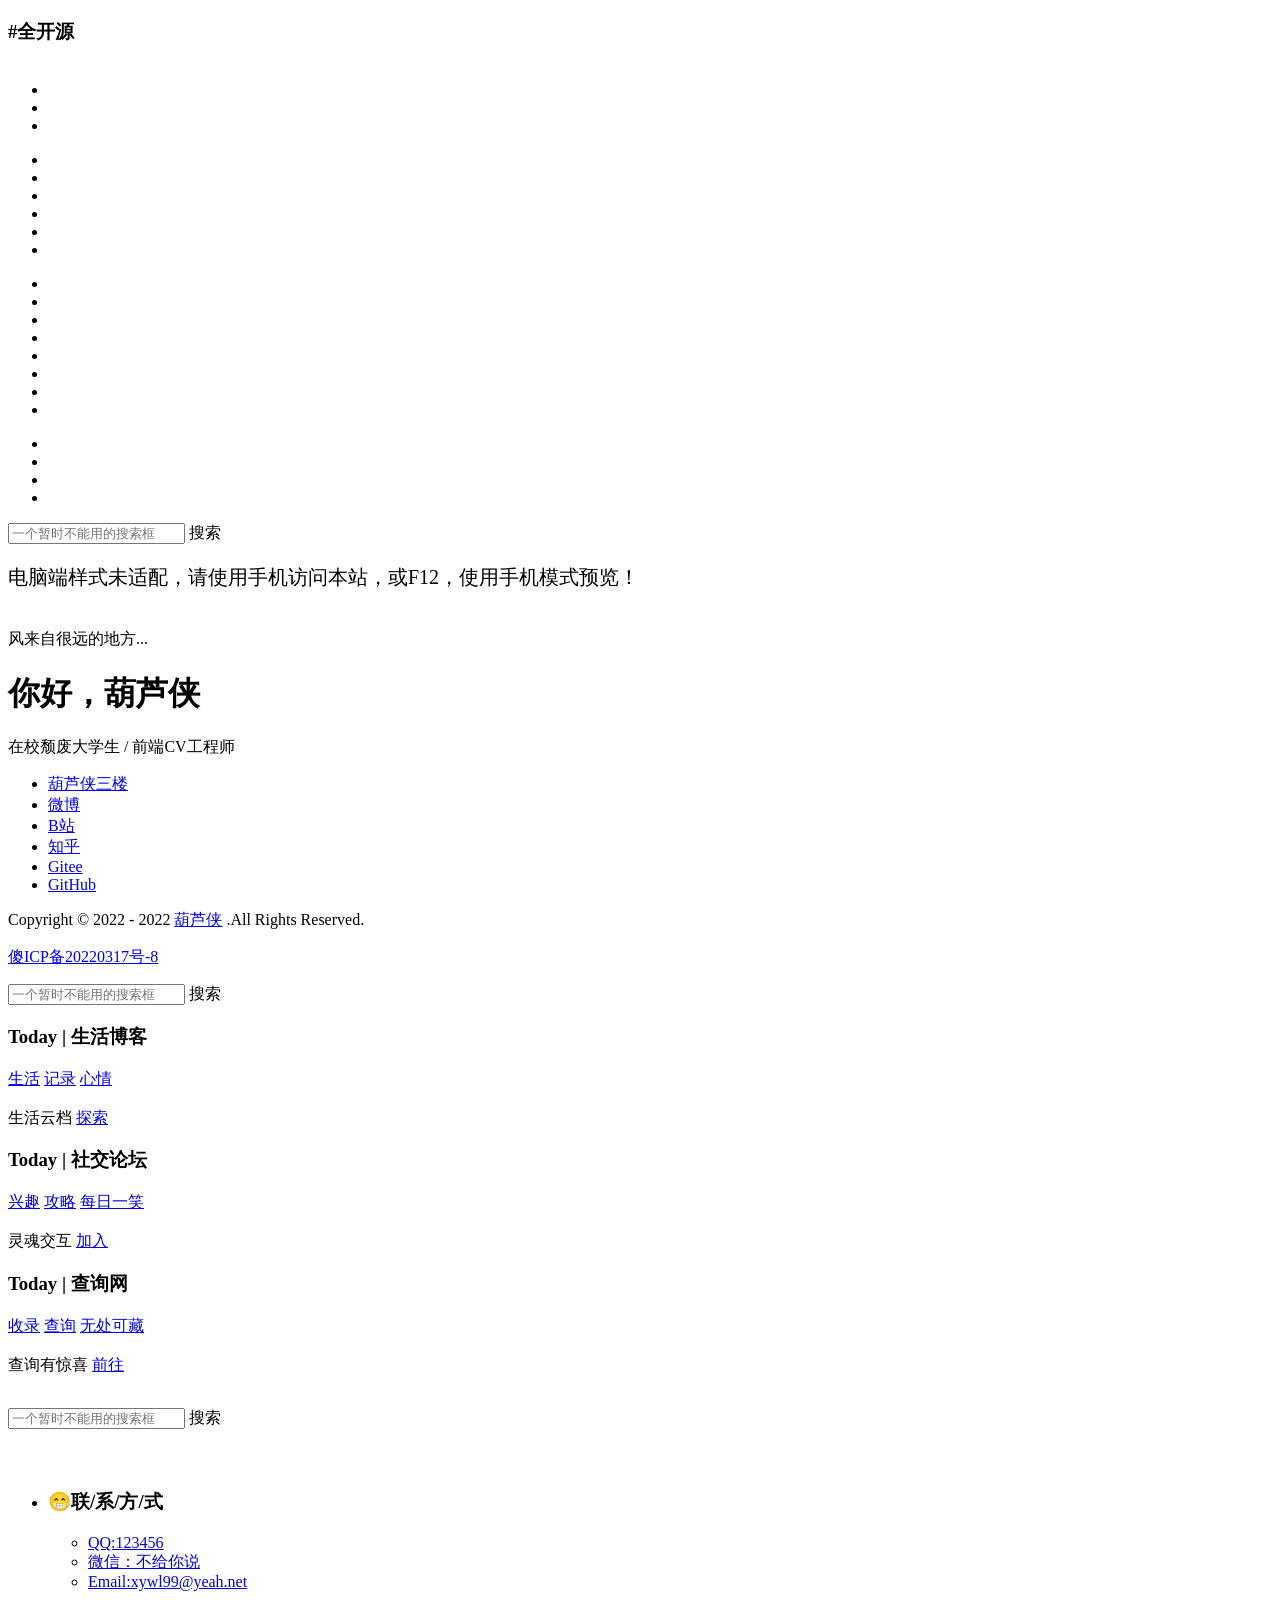
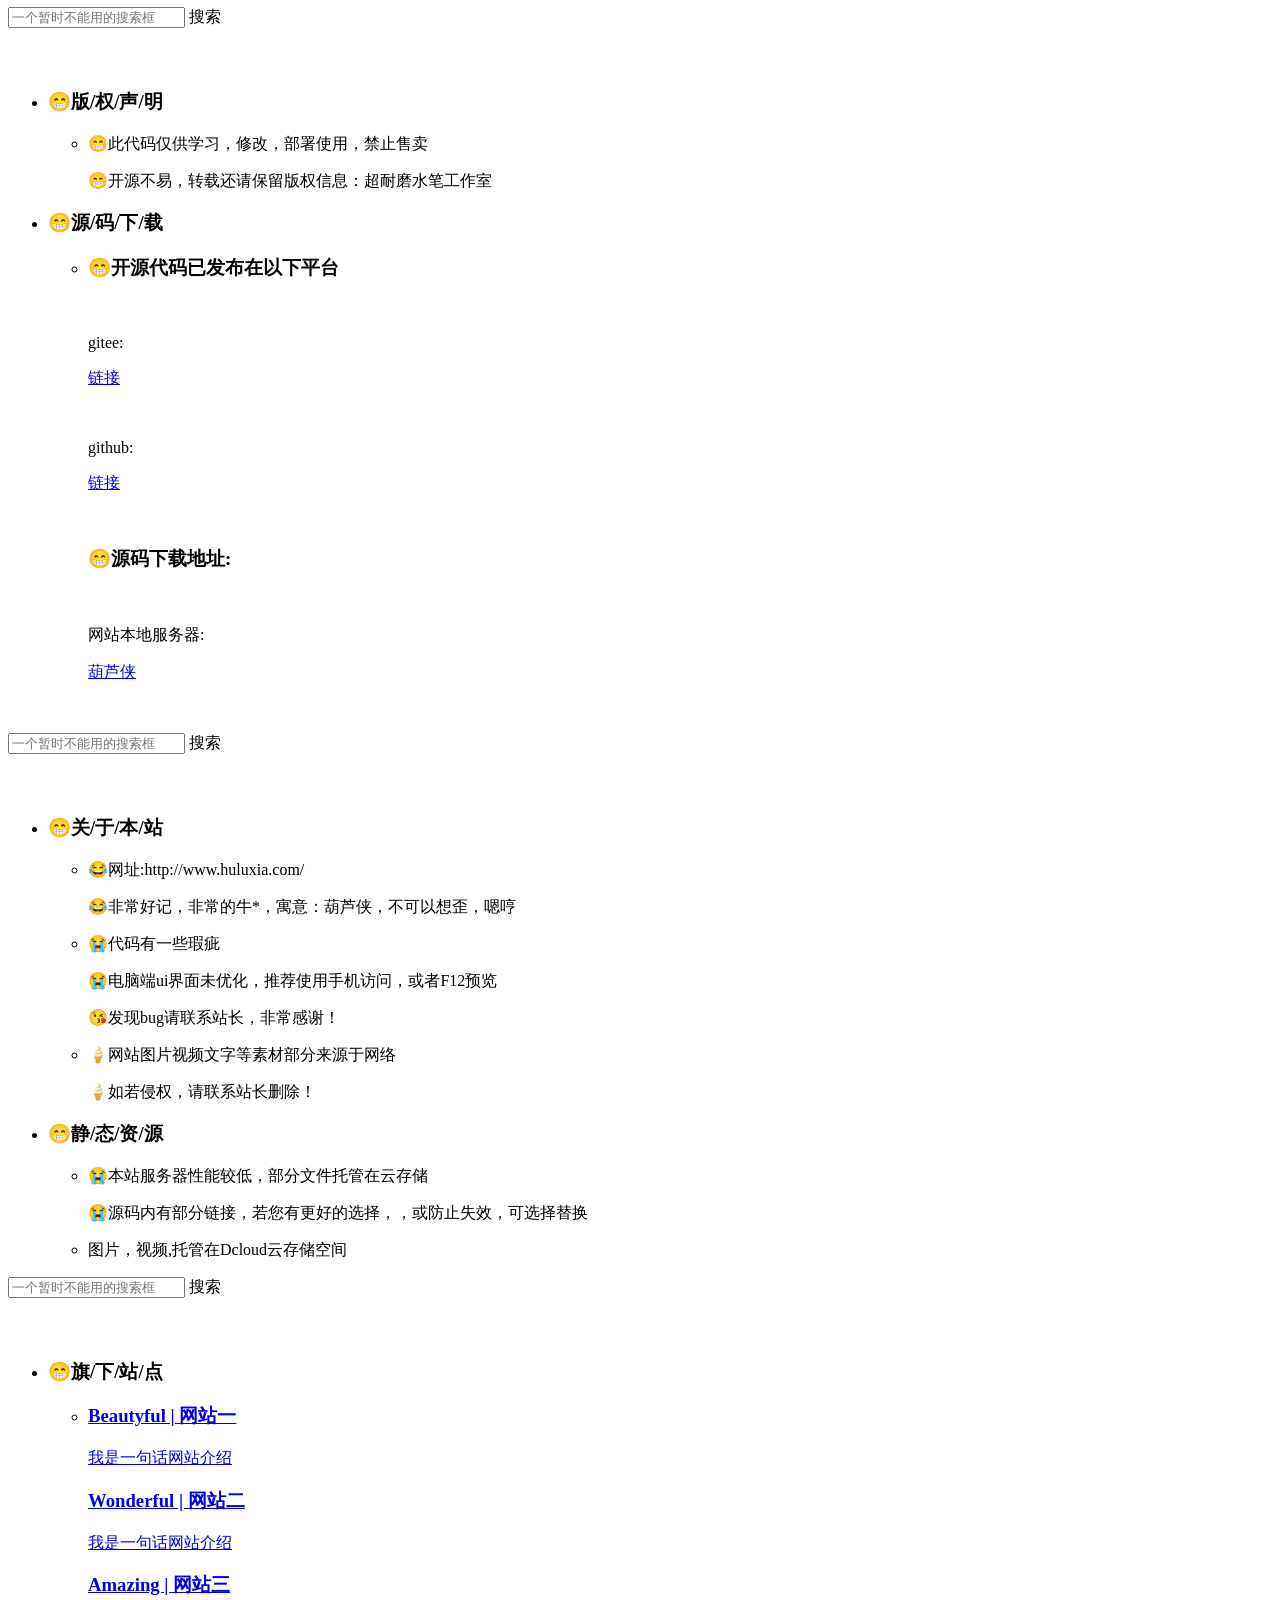
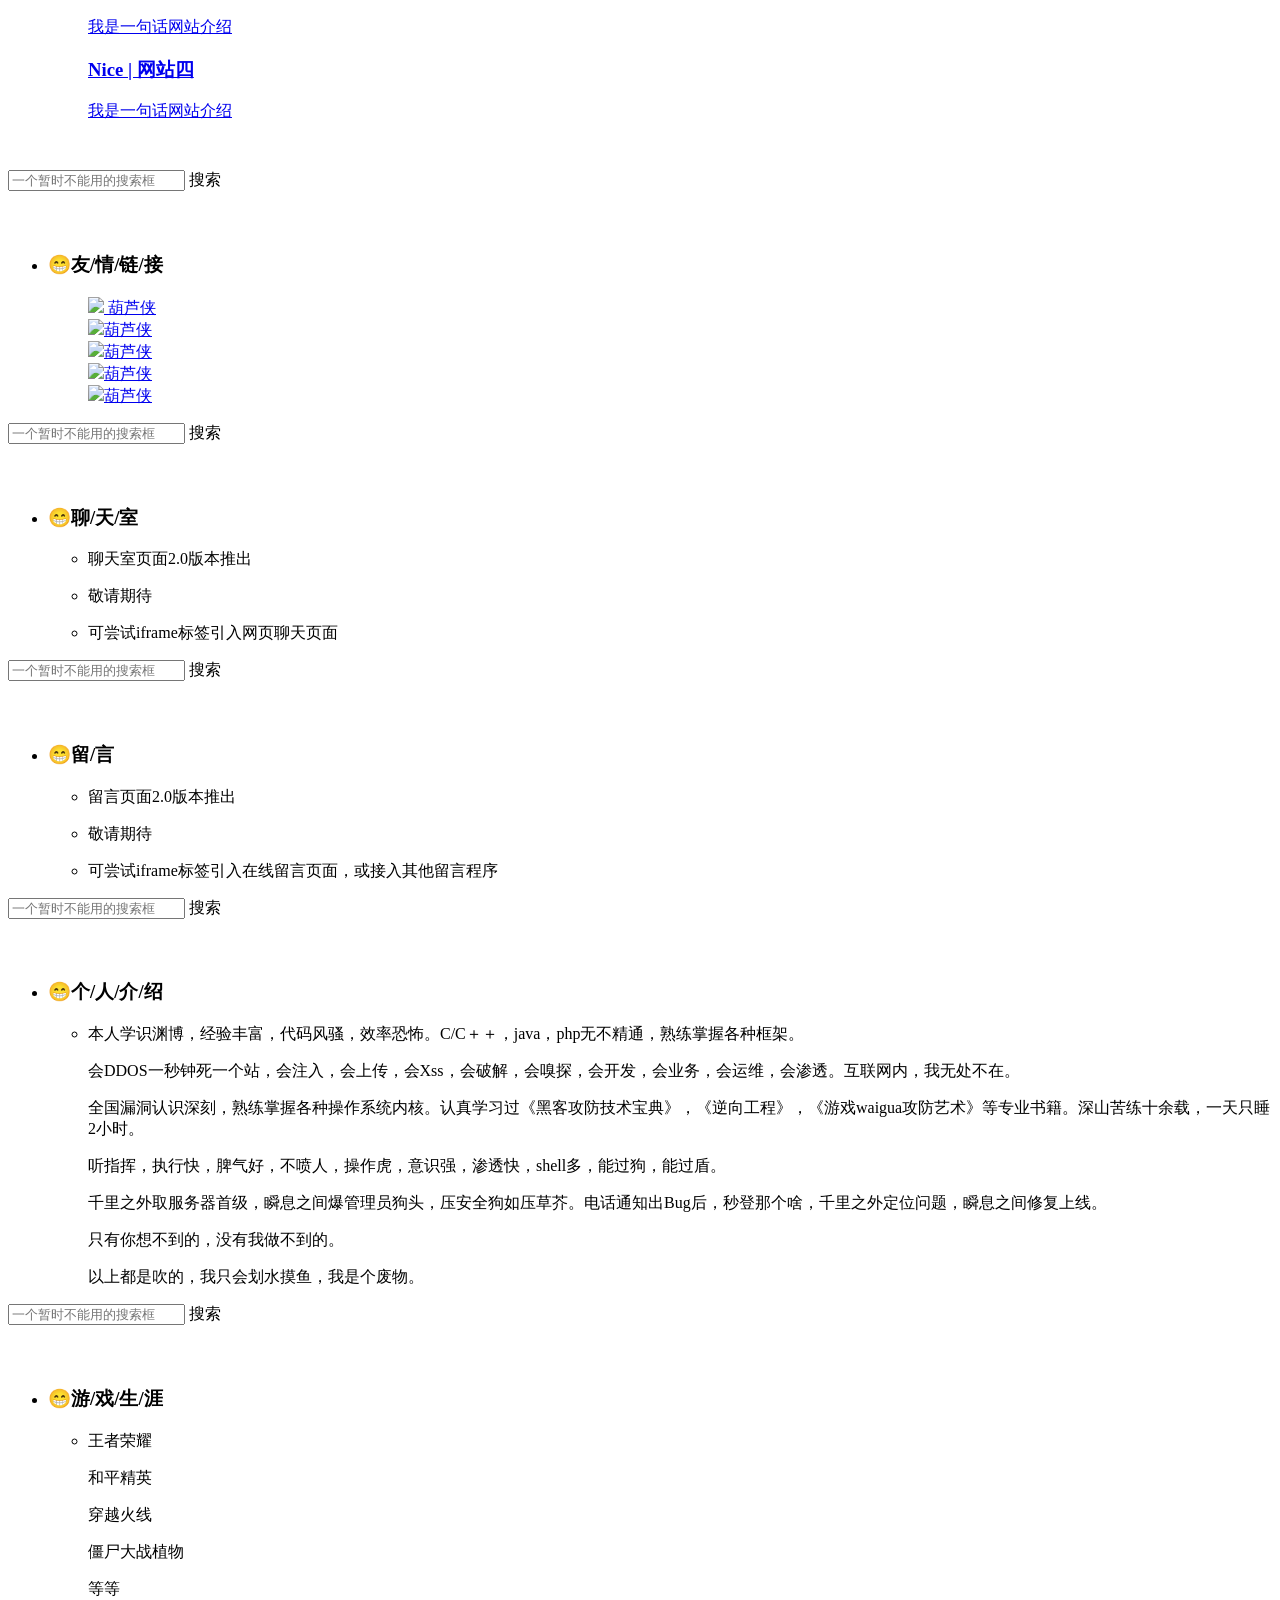
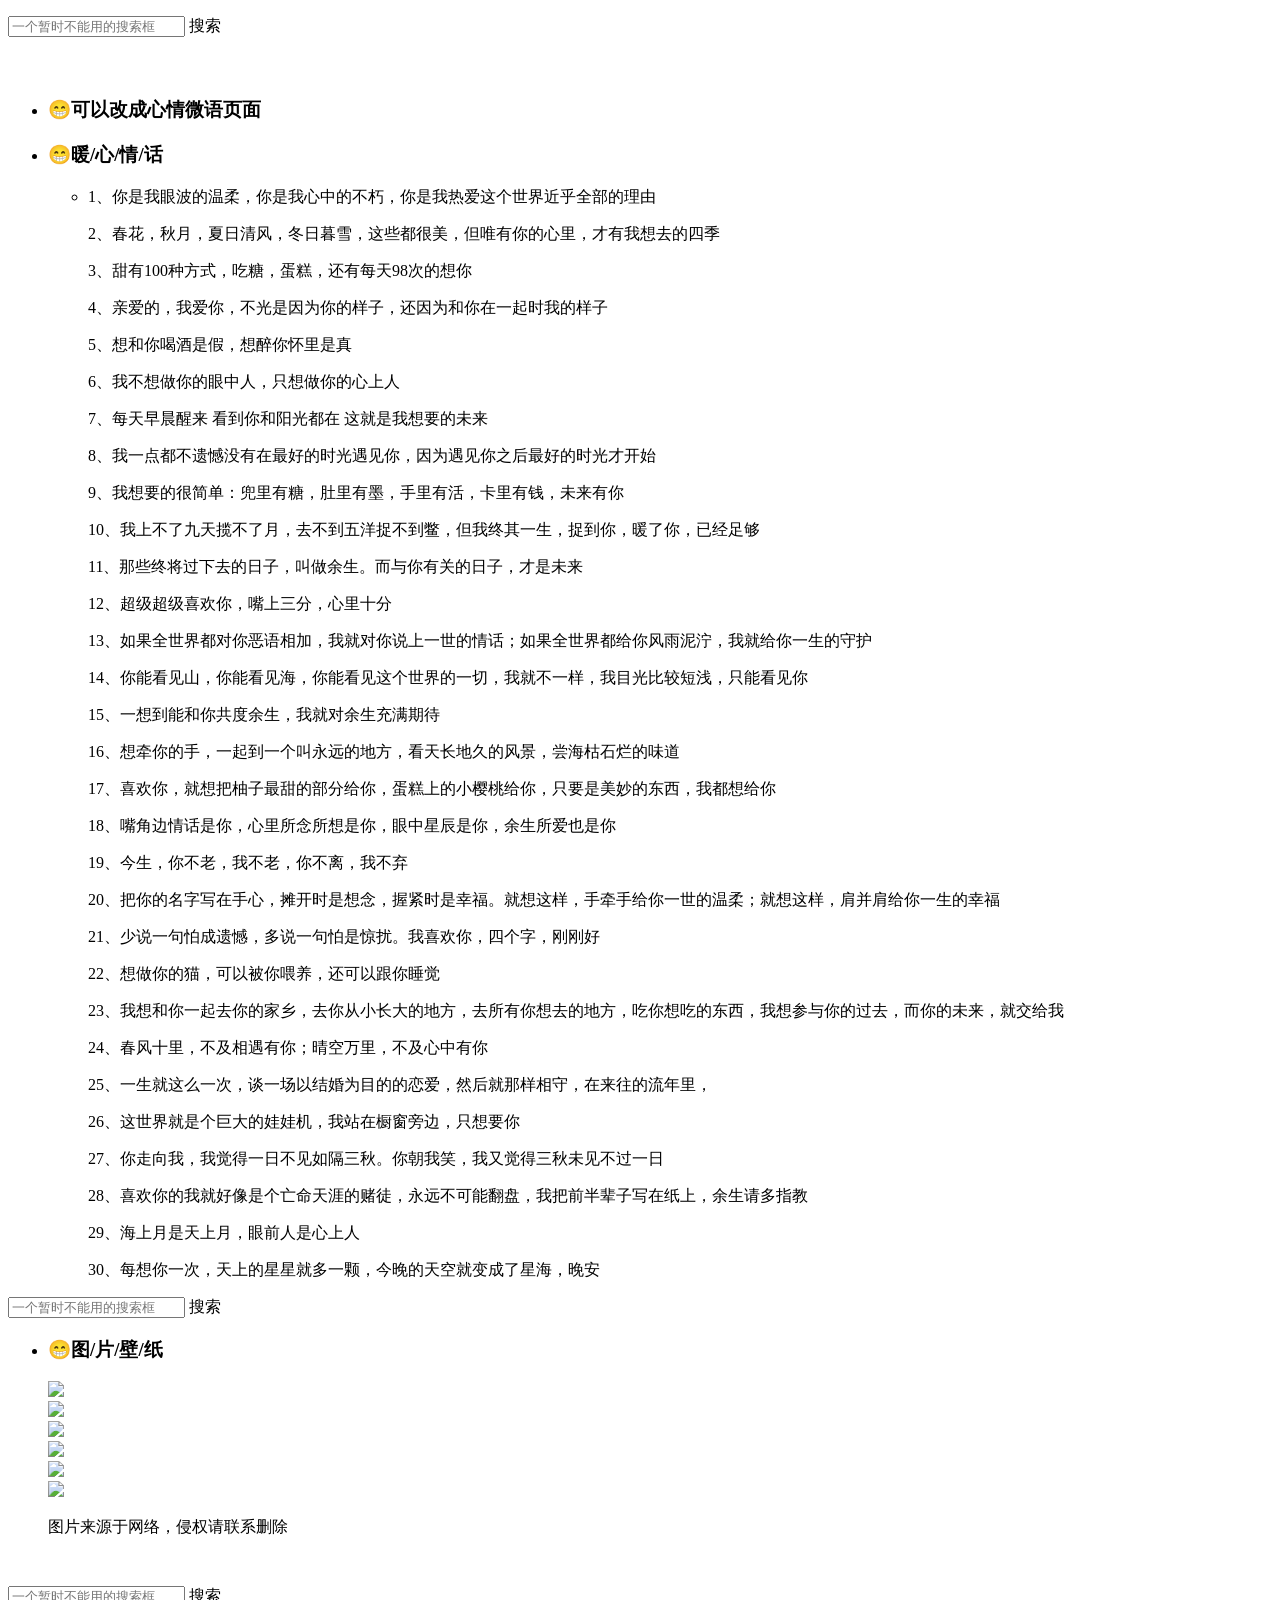
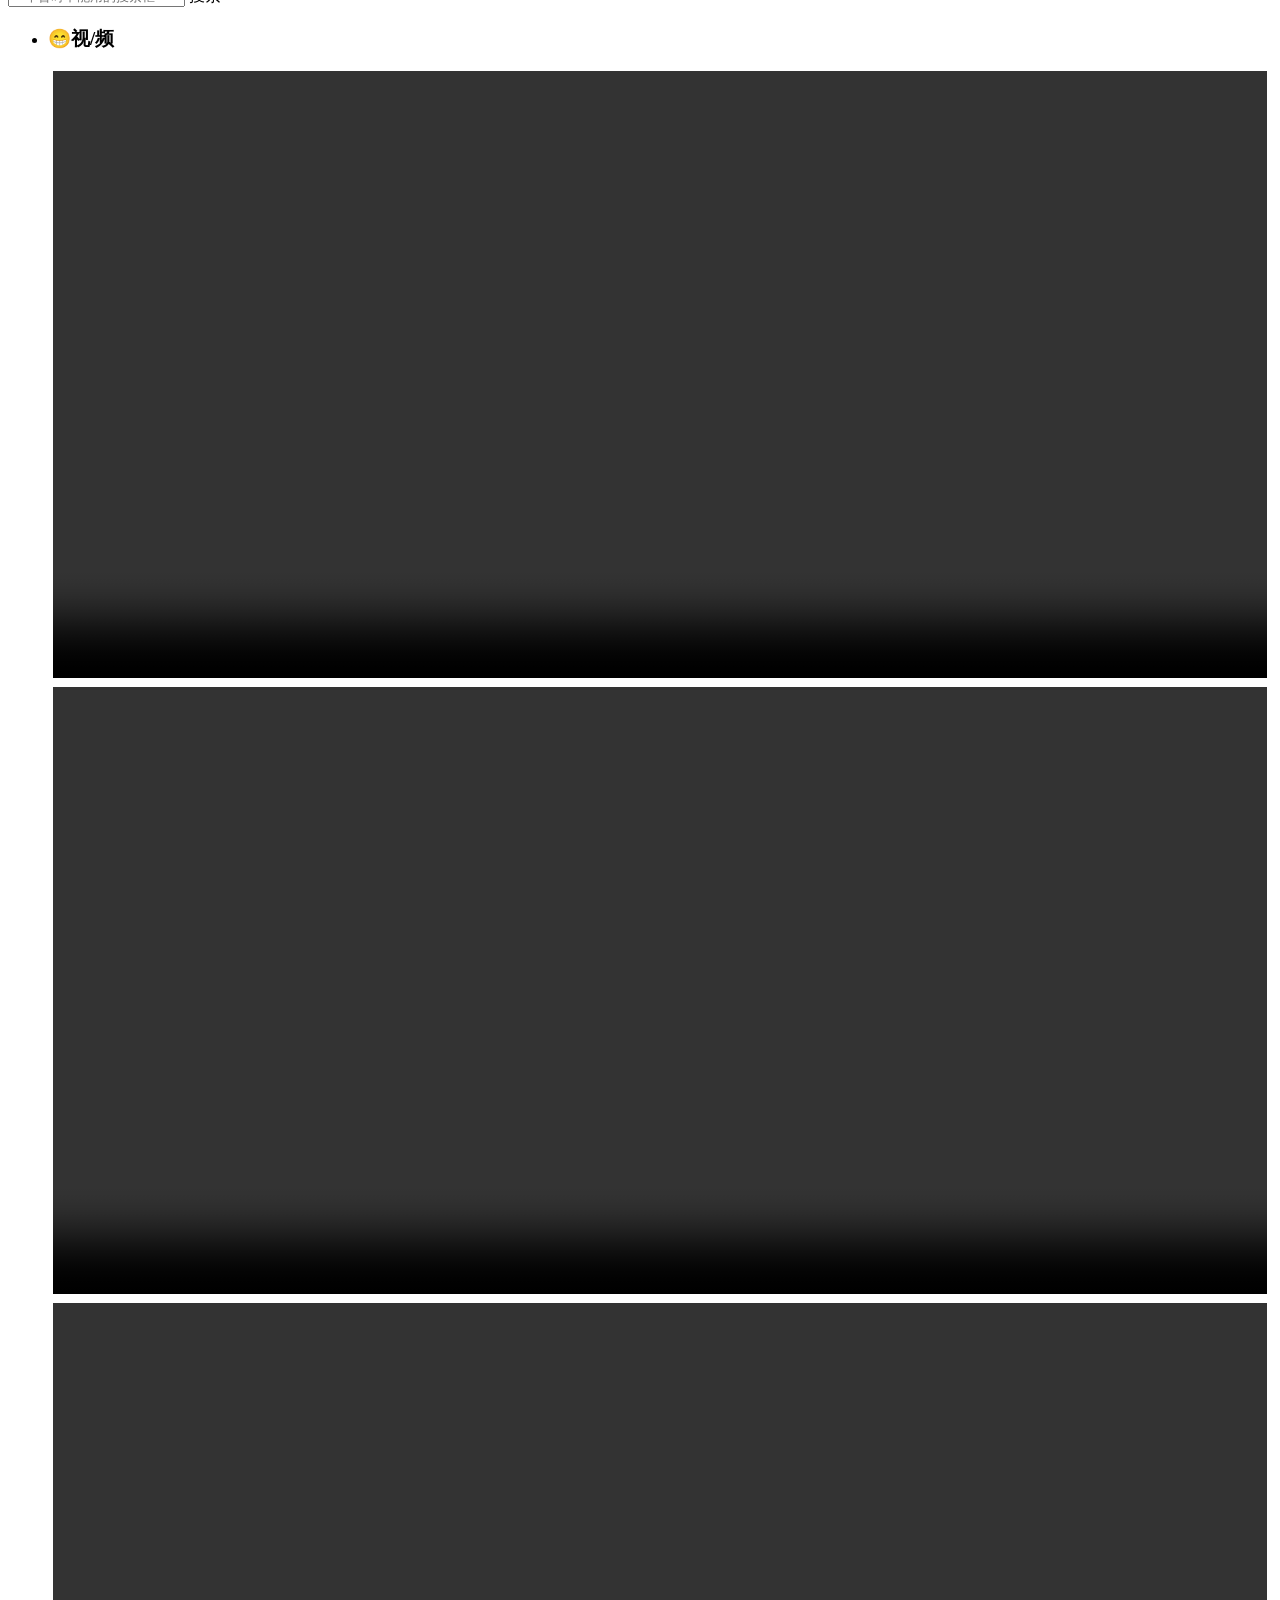
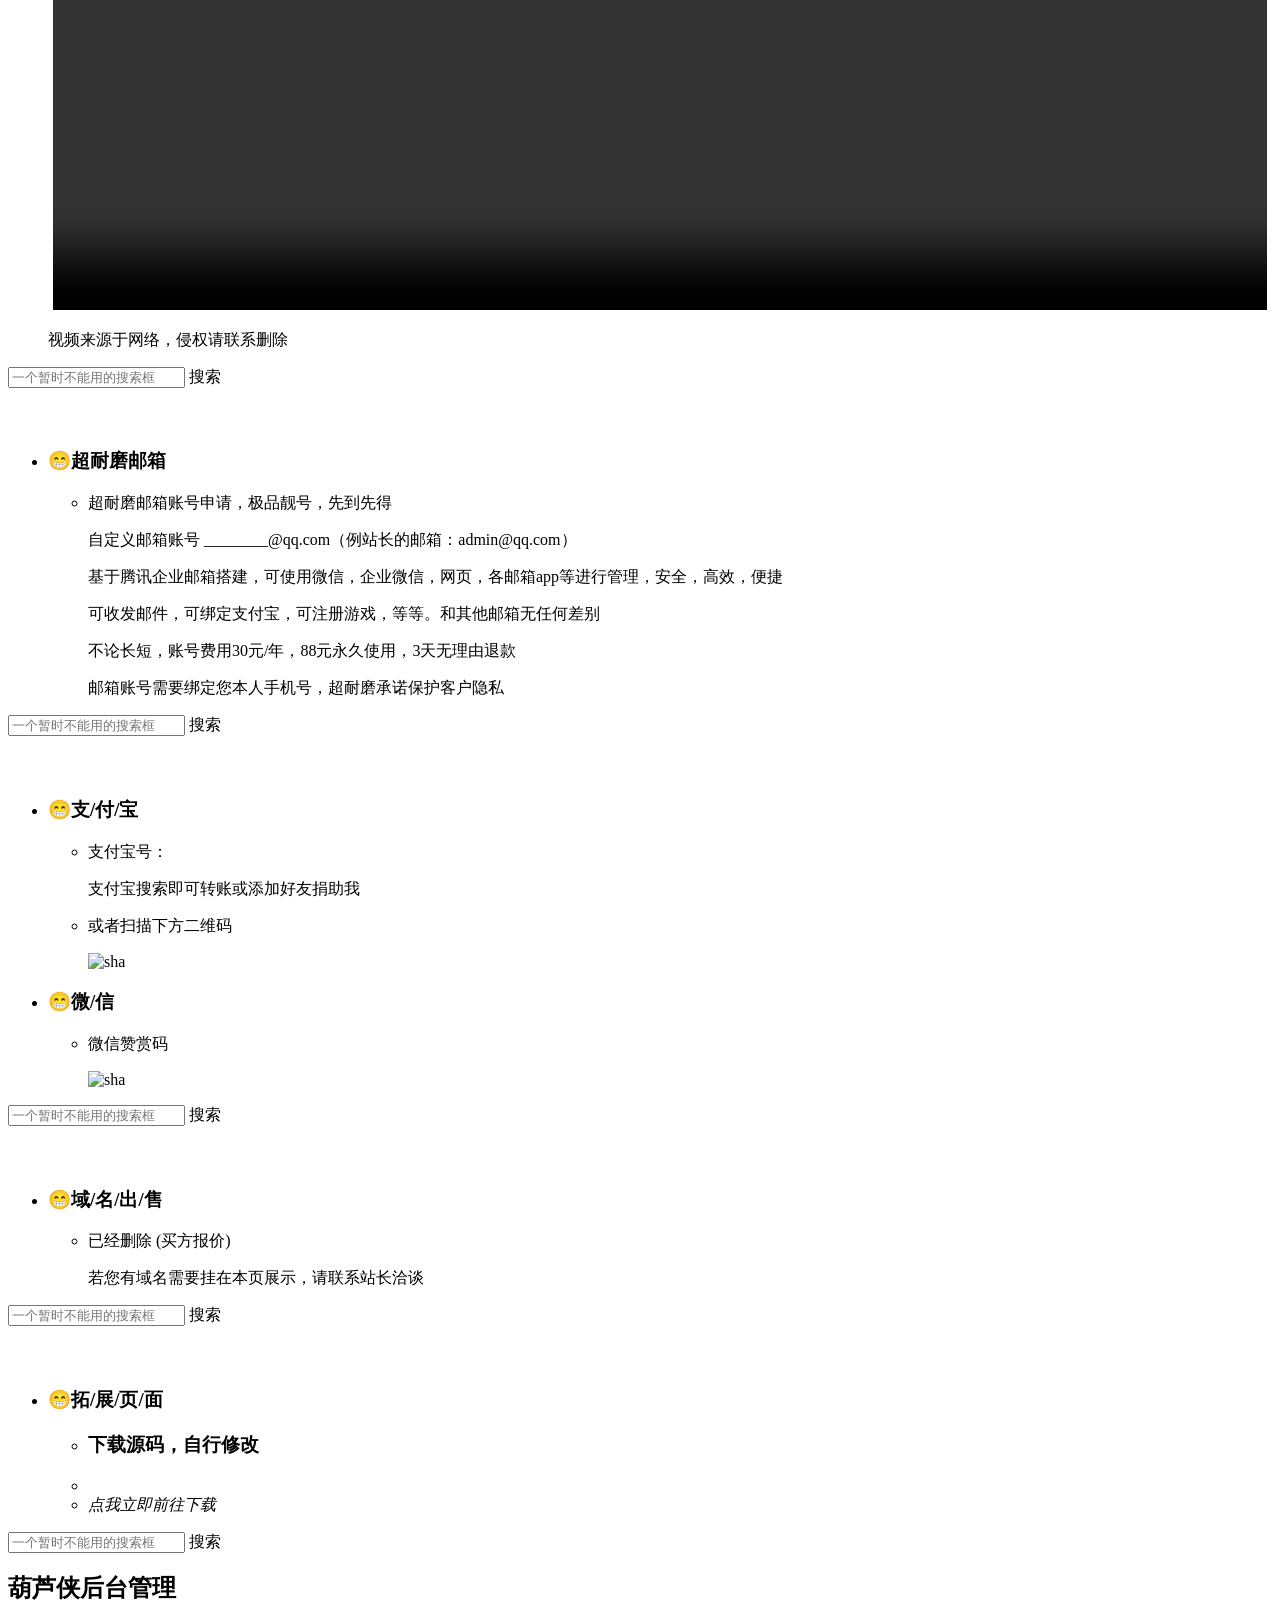
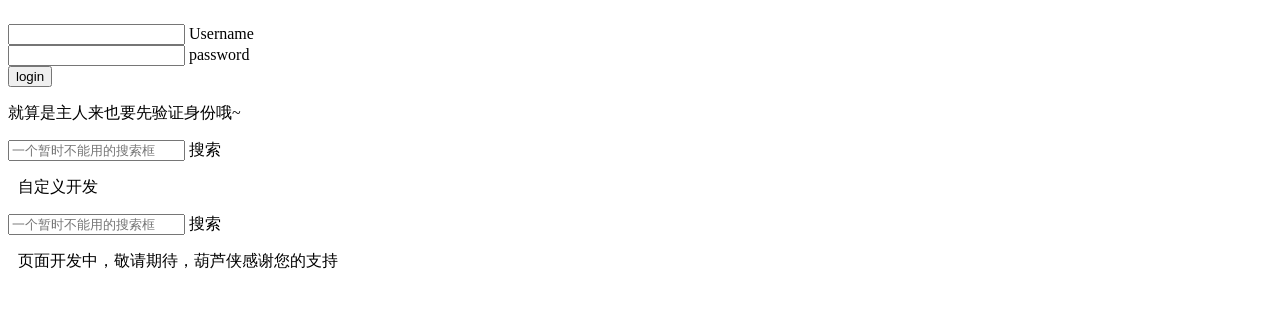
==== index.html @ 1ee10848 "更新 index.html" ====
<!DOCTYPE html>
<!--
///////////////////////////////////////////////////////////////////
//                                                               //
//            开源不易，转载还请保留版权信息                           //
//           版权所有：超耐磨水笔工作室                             //
//                                                               //
///////////////////////////////////////////////////////////////////
-->
<html lang="en">
<head>
    <meta charset="UTF-8">
    <meta name="viewport" content="width=device-width, initial-scale=1.0 user-scalable=no">
    <meta name="format-detection" content="telephone=no,email=yes"/>
    <meta name="language" content="zh-CN">
    <meta name="title" content="葫芦侠">
    <meta name="author" content="CNMSB">
    <meta name="description" content="葫芦侠，也许是一个很好的站点！">
    <meta name="keywords" content="葫芦侠,  葫芦侠">
    <meta name="robots" content="All">
    <title>葫芦侠</title>
    <link rel="shortcut icon" href="./img/favicon.ico" type="image/x-icon" /> <!--网站ico图标-->
    <link rel="stylesheet" href="css/reset.css">
    <link rel="stylesheet" href="css/style.css">
    <link rel="stylesheet" href="./iconfont/iconfont.css"> <!--iconfont阿里图标库-->
</head>
<body>
<!--主框架-->
<div class="container">
    <!--左侧栏-->
    <div class="left">
        <div class="left-title">
            <h3>#全开源</h3>
        </div>
        <ul class="cnmsb-rolling">
            <div class="avatar">
                <img src="./img/tx.webp" alt="">
            </div>
            <li onclick="CNMSBshowDetails(this,0)"><i class="iconfont icon-home"><em></em></i></li> <!--首页-->
            <li onclick="CNMSBshowDetails(this,1)"><i class="iconfont icon-sousuo search-color"></i></li>    <!--搜索-->
            <li onclick="CNMSBshowDetails(this,2)"><i class="iconfont icon-lianxiren"></i></li>     <!--联系方式-->
            <p class="h"></p><!--我是分割线-->
            <li onclick="CNMSBshowDetails(this,3)"><i class="iconfont icon-kaifa"><em></em></i></li>
            <!--本站源码-->
            <li onclick="CNMSBshowDetails(this,4)"><i class="iconfont icon-wangzhan"></i></li><!--网站介绍-->
            <li onclick="CNMSBshowDetails(this,5)"><i class="iconfont icon-other"></i></li><!--旗下站点-->
            <li onclick="CNMSBshowDetails(this,6)"><i class="iconfont icon-link"></i></li>   <!--友情链接-->
            <li onclick="CNMSBshowDetails(this,7)"><i class="iconfont icon-Chat"></i></li>   <!--聊天室-->
            <li onclick="CNMSBshowDetails(this,8)"><i class="iconfont icon-liuyan"></i></li>   <!--留言-->
            <p class="h"></p><!--我是分割线-->
            <li onclick="CNMSBshowDetails(this,9)" class="li-bg3"><i class="iconfont icon-kaixin-yuan"><em></em></i>
            </li><!--个人介绍-->
            <li onclick="CNMSBshowDetails(this,10)" class="li-bg4"><i class="iconfont icon-game"></i></li>   <!--游戏生涯-->
            <li onclick="CNMSBshowDetails(this,11)" class="li-bg2"><i class="iconfont icon-aixin--xian"></i></li>
            <!--文案馆-->
            <li onclick="CNMSBshowDetails(this,12)"><i class="iconfont icon-pic"></i></li> <!--图片-->
            <li onclick="CNMSBshowDetails(this,13)"><i class="iconfont icon-shipin"></i></li> <!--视频-->
            <!--<li onclick="CNMSBshowDetails(this,14)"><i class="iconfont icon-meishi"></i></li> &lt;!&ndash;美食&ndash;&gt;-->
            <li onclick="CNMSBshowDetails(this,14)" class="li-bg"><i class="iconfont icon-email"></i></li>  <!--邮箱-->
            <li onclick="CNMSBshowDetails(this,15)"><i class="iconfont icon-dashang2"></i></li>   <!--打赏-->
            <li onclick="CNMSBshowDetails(this,16)" class="li-bg5"><i class="iconfont icon-chushoujiage"></i></li>
            <!--域名等等售卖-->
            <p class="h"></p><!--我是分割线-->
            <li onclick="CNMSBshowDetails(this,17)"><i class="iconfont icon-gengduo"><em></em></i></li>   <!--更多-->
            <li onclick="CNMSBshowDetails(this,18)"><i class="iconfont icon-admin"></i></li>   <!--加号-->
            <li onclick="CNMSBshowDetails(this,19)"><i class="iconfont icon-jia"></i></li>   <!--加号-->
            <li onclick="CNMSBshowDetails(this,20)"><i class="iconfont icon-jia"></i></li>   <!--加号-->
        </ul>
        <i class="iconfont icon-arrow-down"></i>  <!--向下滑动提示箭头-->
    </div>
    <!--右侧栏-->
    <div class="right">
        <!--首页-->
        <div class="items-box">
            <div class="search-box">
                <input type="text" placeholder="一个暂时不能用的搜索框">
                <i class="iconfont icon-sousuo search-color postion-serarch"></i>
                <span class="search-btn">搜索</span>
            </div>
            <!--屏幕宽度大于高度时显示-->
            <div id="cnmsb">
                <p style="font-size: 20px">电脑端样式未适配，请使用手机访问本站，或F12，使用手机模式预览！</p>
            </div>
            <div class="cnmsb-main">
                <!-- 首页大盒子 -->
                <div class="cnmsb-box">
                    <div class="cnmsb-info">
                        <!--头像 -->
                        <div class="cnmsb-head">
                            <img class="cnmsb-picture" src="./img/tx.webp" alt="">
                            <!-- 个性签名 -->
                            <div class="cnmsb-sign">
                                <span>风来自很远的地方...</span>
                            </div>
                        </div>
                        <!-- 欢迎语 -->
                        <div class="cnmsb-name">
                            <h1>你好，葫芦侠</h1>
                            <!-- 分割线 -->
                            <div class="hr2"></div>
                        </div>
                        <!-- 我的标签 -->
                        <div class="cnmsb-label">
                            在校颓废大学生 / 前端CV工程师
                        </div>
                    </div>
                    <!-- 首页社交平台 -->
                    <div class="cnmsb-link">
                        <ul>
                            <li>
                                <a href="http://www.huluxia.com" target="_blank" rel="noopener noreferrer">
                                    <i class="iconfont icon-blog1"></i>
                                    <span>葫芦侠三楼</span>
                                </a>
                            </li>
                            <li>
                                <a href="https://weibo.com" target="_blank" rel="noopener noreferrer">
                                    <i class="iconfont icon-weibo"></i>
                                    <span>微博</span>
                                </a>
                            </li>
                            <li>
                                <a href="https://space.bilibili.com" target="_blank"
                                   rel="noopener noreferrer">
                                    <i class="iconfont icon-bilibili"></i>
                                    <span>B站</span>
                                </a>
                            </li>
                            <li>
                                <a href="https://www.zhihu.com/" target="_blank"
                                   rel="noopener noreferrer">
                                    <i class="iconfont icon-zhihu"></i>
                                    <span>知乎</span>
                                </a>
                            </li>
                            <li>
                                <a href="https://gitee.com/" target="_blank" rel="noopener noreferrer">
                                    <i class="iconfont icon-gitee"></i>
                                    <span>Gitee</span>
                                </a>
                            </li>
                            <li>
                                <a href="https://github.com" target="_blank" rel="noopener noreferrer">
                                    <i class="iconfont icon-github"></i>
                                    <span>GitHub</span>
                                </a>
                            </li>
                        </ul>
                    </div>
                </div>

                <div class="cnmsb-footer">
                    <p>Copyright © 2022 - 2022 <a href="http://www.huluxia.com/" target="_blank"
                                                  rel="noopener noreferrer">葫芦侠</a> .All Rights Reserved.</p>
                    <p><a href="https://beian.miit.gov.cn" target="_blank"
                          rel="noopener noreferrer">傻ICP备20220317号-8</a></p>
                </div>
            </div>
        </div>
        <!--第二页 搜索-->
        <div class="items-box cnmsb">
            <div class="search-box">
                <input type="text" placeholder="一个暂时不能用的搜索框">
                <i class="iconfont icon-sousuo search-color postion-serarch"></i>
                <span class="search-btn">搜索</span>
            </div>
            <div class="items">
                <div class="top" style=" background-image: url('./img/bg.webp');">
                    <h3>Today | 生活博客</h3>
                </div>
                <div class="footer f-bg">
                    <div class="f-top">
                        <a class="a-active" href="#">生活</a>
                        <a href="#">记录</a>
                        <a href="#">心情</a>
                    </div>
                    <div class="f-footer">
                        <div class="avatar-c">
                            <img src="./img/tx.webp" alt="">
                        </div>
                        <span>生活云档</span>
                        <a href="http://www.huluxia.com/" target="_blank" rel="noopener noreferrer">探索</a>
                    </div>
                </div>
            </div>
            <div class="items">
                <div class="top" style=" background-image: url('./img/bg.webp');">
                    <h3>Today | 社交论坛</h3>
                </div>
                <div class="footer f-bg2">
                    <div class="f-top">
                        <a class="a-active" href="#">兴趣</a>
                        <a href="#">攻略</a>
                        <a href="#">每日一笑</a>
                    </div>
                    <div class="f-footer">
                        <div class="avatar-c">
                            <img src="./img/tx.webp" alt="">
                        </div>
                        <span>灵魂交互</span>
                        <a href="http://www.huluxia.com/" target="_blank" rel="noopener noreferrer">加入</a>
                    </div>
                </div>
            </div>
            <div class="items">
                <div class="top" style=" background-image: url('./img/bg.webp');">
                    <h3>Today | 查询网</h3>
                </div>
                <div class="footer f-bg3">
                    <div class="f-top">
                        <a class="a-active" href="#">收录</a>
                        <a href="#">查询</a>
                        <a href="#">无处可藏</a>
                    </div>
                    <div class="f-footer">
                        <div class="avatar-c">
                            <img src="./img/tx.webp" alt="">
                        </div>
                        <span>查询有惊喜</span>
                        <a href="http://www.huluxia.com/" target="_blank" rel="noopener noreferrer">前往</a>
                    </div>
                </div>
            </div>
            <div style="height:2rem;"></div>
        </div>
        <!--第三页 联系方式-->
        <div class="items-box cnmsb">
            <div class="search-box">
                <input type="text" placeholder="一个暂时不能用的搜索框">
                <i class="iconfont icon-sousuo search-color postion-serarch"></i>
                <span class="search-btn">搜索</span>
            </div>
            <div class="items-banner">
                <div class="top" style=" background-image: url('./img/bg.webp');">
                    <p style="font-size: 18px;color:#ffffff;">联系方式</p>
                </div>
            </div>
            <ul class="list-box">
                <li>
                    <div class="top-header">
                        <span>
                            <h3>😁联/系/方/式</h3></span>
                    </div>
                    <div class="cnmsb-link">
                        <ul>
                            <li>
                                <a href="https://wpa.qq.com/msgrd?v=3&uin=123456&site=Vatione&menu=yes" target="_blank" rel="noopener noreferrer">
                                    <i class="iconfont icon-sign_qq"></i>
                                    <span>QQ:123456</span><br>
                                </a>
                            </li>
                            <li>
                                <a href="微信链接" target="_blank" rel="noopener noreferrer">
                                    <i class="iconfont icon-weixin"></i>
                                    <span>微信：不给你说</span><br>
                                </a>
                            </li>
                            <li>
                                <a href="mailto:xywl99@yeah.net">
                                    <i class="iconfont icon-email"></i>
                                    <span>Email:xywl99@yeah.net</span><br>
                                </a>
                            </li>
                        </ul>
                    </div>
                </li>
            </ul>
        </div>
        <!--第四页 本站源码-->
        <div class="items-box cnmsb">
            <div class="search-box">
                <input type="text" placeholder="一个暂时不能用的搜索框">
                <i class="iconfont icon-sousuo search-color postion-serarch"></i>
                <span class="search-btn">搜索</span>
            </div>
            <div class="items-banner">
                <div class="top" style=" background-image: url('./img/bg.webp');">
                    <p style="font-size: 18px;color:#ffffff;">本站源码</p>
                </div>
            </div>
            <ul class="list-box">
                <li>
                    <div class="top-header">
                        <span><h3>😁版/权/声/明</h3></span>
                    </div>
                    <ul class="list-item">
                        <li>
                            <p>😁此代码仅供学习，修改，部署使用，禁止售卖</p>
                            <p>😁开源不易，转载还请保留版权信息：超耐磨水笔工作室</p>
                        </li>
                    </ul>
                </li>
                <li>
                    <div class="top-header">
                        <span><h3>😁源/码/下/载</h3></span>
                    </div>
                    <ul class="list-item">
                        <li>
                            <div class="share">
                                <h3>😁开源代码已发布在以下平台</h3><br>
                                <p>gitee:</p>
                                <p><a href="https://gitee.com/" target="_blank" rel="noopener noreferrer">链接</a>
                                </p><br>
                                <p>github:</p>
                                <p><a href="链接" target="_blank" rel="noopener noreferrer">链接</a>
                                </p><br>
                                <h3>😁源码下载地址:</h3><br>
                                <p>网站本地服务器:</p>
                                <p><a href="http://www.huluxia.com" target="_blank"
                                            rel="noopener noreferrer">葫芦侠</a>
                                </p><br>
                            </div>
                        </li>
                    </ul>
                </li>
            </ul>
        </div>
        <!--第五页 关于本站-->
        <div class="items-box cnmsb">
            <div class="search-box">
                <input type="text" placeholder="一个暂时不能用的搜索框">
                <i class="iconfont icon-sousuo search-color postion-serarch"></i>
                <span class="search-btn">搜索</span>
            </div>
            <div class="items-banner">
                <div class="top" style=" background-image: url('./img/bg.webp');">
                    <p style="font-size: 18px;color:#ffffff;">关于本站</p>
                </div>
            </div>
            <ul class="list-box">
                <li>
                    <div class="top-header">
                        <span>
                            <h3>😁关/于/本/站</h3></span>
                    </div>
                    <ul class="list-item">
                        <li>
                            <p>😂网址:http://www.huluxia.com/</p>
                            <p>😂非常好记，非常的牛*，寓意：葫芦侠，不可以想歪，嗯哼</p>
                        </li>
                        <li>
                            <p>😭代码有一些瑕疵</p>
                            <p>😭电脑端ui界面未优化，推荐使用手机访问，或者F12预览</p>
                            <p>😘发现bug请联系站长，非常感谢！</p>
                        </li>
                        <li>
                            <p>🍦网站图片视频文字等素材部分来源于网络</p>
                            <p>🍦如若侵权，请联系站长删除！</p>
                        </li>
                    </ul>
                </li>
                <li>
                    <div class="top-header">
                        <span>
                            <h3>😁静/态/资/源</h3></span>
                    </div>
                    <ul class="list-item">
                        <li>
                            <p>😭本站服务器性能较低，部分文件托管在云存储</p>
                            <p>😭源码内有部分链接，若您有更好的选择，，或防止失效，可选择替换</p>
                        </li>
                        <li>
                            <p>图片，视频,托管在Dcloud云存储空间</p>
                        </li>
                    </ul>
                </li>
            </ul>
        </div>
        <!--第六页 旗下站点-->
        <div class="items-box cnmsb">
            <div class="search-box">
                <input type="text" placeholder="一个暂时不能用的搜索框">
                <i class="iconfont icon-sousuo search-color postion-serarch"></i>
                <span class="search-btn">搜索</span>
            </div>
            <div class="items-banner">
                <div class="top" style=" background-image: url('./img/bg.webp');">
                    <p style="font-size: 18px;color:#ffffff;">旗下站点</p>
                </div>
            </div>
            <ul class="list-box">
                <li>
                    <div class="top-header">
                        <span>
                            <h3>😁旗/下/站/点</h3></span>
                    </div>
                    <ul class="list-item">
                        <li>
                            <div class="items2">
                                <a href="http://www.huluxia.com/" target="_blank" rel="noopener noreferrer">
                                    <div class="top" style=" background-image: url('./img/bg.webp');">
                                        <h3>Beautyful | 网站一</h3>
                                    </div>
                                    <div class="footer2 f2-bg">
                                        <div class="f-footer2">
                                            <span>我是一句话网站介绍</span>
                                        </div>
                                    </div>
                                </a>
                            </div>
                            <div class="items2">
                                <a href="http://www.huluxia.com/" target="_blank" rel="noopener noreferrer">
                                    <div class="top" style=" background-image: url('./img/bg.webp');">
                                        <h3>Wonderful | 网站二</h3>
                                    </div>
                                    <div class="footer2 f2-bg">
                                        <div class="f-footer2">
                                            <span>我是一句话网站介绍</span>
                                        </div>
                                    </div>
                                </a>
                            </div>
                            <div class="items2">
                                <a href="http://www.huluxia.com/" target="_blank" rel="noopener noreferrer">
                                    <div class="top" style=" background-image: url('./img/bg.webp');">
                                        <h3>Amazing | 网站三</h3>
                                    </div>
                                    <div class="footer2 f2-bg">
                                        <div class="f-footer2">
                                            <span>我是一句话网站介绍</span>
                                        </div>
                                    </div>
                                </a>
                            </div>
                            <div class="items2">
                                <a href="http://www.huluxia.com/" target="_blank" rel="noopener noreferrer">
                                    <div class="top" style=" background-image: url('./img/bg.webp');">
                                        <h3>Nice | 网站四</h3>
                                    </div>
                                    <div class="footer2 f2-bg">
                                        <div class="f-footer2">
                                            <span>我是一句话网站介绍</span>
                                        </div>
                                    </div>
                                </a>
                            </div>
                        </li>
                    </ul>
                </li>
            </ul>
            <div style="height:2rem;"></div>
        </div>
        <!--第七页 友情链接-->
        <div class="items-box cnmsb">
            <div class="search-box">
                <input type="text" placeholder="一个暂时不能用的搜索框">
                <i class="iconfont icon-sousuo search-color postion-serarch"></i>
                <span class="search-btn">搜索</span>
            </div>
            <div class="items-banner">
                <div class="top" style=" background-image: url('./img/bg.webp');">
                    <p style="font-size: 18px;color:#ffffff;">友情链接</p>
                </div>
            </div>
            <ul class="list-box">
                <li>
                    <div class="top-header">
                        <span><h3>😁友/情/链/接</h3></span>
                    </div>
                    <ul class="list-item">

                        <div class="cnmsb-link-box">
                            <a href="http://www.huluxia.com/" target="_blank" rel="noopener noreferrer">
                                <div class="cnmsb-link-item"><img class="cnmsb-link-avatar" src="img/tx.webp">
                                    <span class="cnmsb-link-name">葫芦侠</span>
                                </div>
                            </a>
                            <a href="http://www.huluxia.com/" target="_blank" rel="noopener noreferrer">
                                <div class="cnmsb-link-item"><img class="cnmsb-link-avatar" src="img/tx.webp"><span
                                        class="cnmsb-link-name">葫芦侠</span>
                                </div>
                            </a>
                            <a href="http://www.huluxia.com/" target="_blank" rel="noopener noreferrer">
                                <div class="cnmsb-link-item"><img class="cnmsb-link-avatar" src="img/tx.webp"><span
                                        class="cnmsb-link-name">葫芦侠</span>
                                </div>
                            </a>
                            <a href="http://www.huluxia.com/" target="_blank" rel="noopener noreferrer">
                                <div class="cnmsb-link-item"><img class="cnmsb-link-avatar" src="img/tx.webp"><span
                                        class="cnmsb-link-name">葫芦侠</span>
                                </div>
                            </a>
                            <a href="http://www.huluxia.com/" target="_blank" rel="noopener noreferrer">
                                <div class="cnmsb-link-item"><img class="cnmsb-link-avatar" src="img/tx.webp"><span
                                        class="cnmsb-link-name">葫芦侠</span>
                                </div>
                            </a>
                        </div>
                    </ul>
                </li>
            </ul>
        </div>
        <!--第八页 聊天室-->
        <div class="items-box cnmsb">
            <div class="search-box">
                <input type="text" placeholder="一个暂时不能用的搜索框">
                <i class="iconfont icon-sousuo search-color postion-serarch"></i>
                <span class="search-btn">搜索</span>
            </div>
            <div class="items-banner">
                <div class="top" style=" background-image: url('./img/bg.webp');">
                    <p style="font-size: 18px;color:#ffffff;">聊天室</p>
                </div>
            </div>
            <ul class="list-box">
                <li>
                    <div class="top-header">
                        <span>
                            <h3>😁聊/天/室</h3></span>
                    </div>
                    <ul class="list-item">
                        <li>
                            <p>聊天室页面2.0版本推出</p>
                        </li>
                        <li>
                            <p>敬请期待</p>
                        </li>
                        <li>
                            <p>可尝试iframe标签引入网页聊天页面</p>
                        </li>
                    </ul>
                </li>
                <!--iframe标签嵌入网页-->
                <!--<iframe src="http://www.huluxia.com/" frameborder="0"  height="600px"></iframe>-->
            </ul>
        </div>
        <!--第九页 留言-->
        <div class="items-box cnmsb">
            <div class="search-box">
                <input type="text" placeholder="一个暂时不能用的搜索框">
                <i class="iconfont icon-sousuo search-color postion-serarch"></i>
                <span class="search-btn">搜索</span>
            </div>
            <div class="items-banner">
                <div class="top" style="background-image: url('./img/bg.webp');">
                    <p style="font-size: 18px;color:#ffffff;">留言</p>
                </div>
            </div>
            <ul class="list-box">
                <li>
                    <div class="top-header">
                        <span>
                            <h3>😁留/言</h3></span>
                    </div>
                    <ul class="list-item">
                        <li>
                            <p>留言页面2.0版本推出</p>
                        </li>
                        <li>
                            <p>敬请期待</p>
                        </li>
                        <li>
                            <p>可尝试iframe标签引入在线留言页面，或接入其他留言程序</p>
                        </li>
                    </ul>
                </li>
            </ul>
        </div>
        <!--第十页 个人介绍-->
        <div class="items-box cnmsb">
            <div class="search-box">
                <input type="text" placeholder="一个暂时不能用的搜索框">
                <i class="iconfont icon-sousuo search-color postion-serarch"></i>
                <span class="search-btn">搜索</span>
            </div>
            <div class="items-banner">
                <div class="top" style=" background-image: url('./img/bg.webp');">
                    <p style="font-size: 18px;color:#ffffff;">个人介绍</p>
                </div>
            </div>
            <ul class="list-box">
                <li>
                    <div class="top-header">
                        <span>
                            <h3>😁个/人/介/绍</h3></span>
                    </div>
                    <ul class="list-item">
                        <li>
                            <p>
                                本人学识渊博，经验丰富，代码风骚，效率恐怖。C/C＋＋，java，php无不精通，熟练掌握各种框架。
                            </p>
                            <p>
                                会DDOS一秒钟死一个站，会注入，会上传，会Xss，会破解，会嗅探，会开发，会业务，会运维，会渗透。互联网内，我无处不在。
                            </p>
                            <p>
                                全国漏洞认识深刻，熟练掌握各种操作系统内核。认真学习过《黑客攻防技术宝典》，《逆向工程》，《游戏waigua攻防艺术》等专业书籍。深山苦练十余载，一天只睡2小时。
                            </p>
                            <p>
                                听指挥，执行快，脾气好，不喷人，操作虎，意识强，渗透快，shell多，能过狗，能过盾。
                            </p>
                            <p>
                                千里之外取服务器首级，瞬息之间爆管理员狗头，压安全狗如压草芥。电话通知出Bug后，秒登那个啥，千里之外定位问题，瞬息之间修复上线。
                            </p>
                            <p>
                                只有你想不到的，没有我做不到的。
                            </p>
                            <p>
                                以上都是吹的，我只会划水摸鱼，我是个废物。
                            </p>
                        </li>
                    </ul>
                </li>
            </ul>
        </div>
        <!--第十一页 游戏生涯-->
        <div class="items-box cnmsb">
            <div class="search-box">
                <input type="text" placeholder="一个暂时不能用的搜索框">
                <i class="iconfont icon-sousuo search-color postion-serarch"></i>
                <span class="search-btn">搜索</span>
            </div>
            <div class="items-banner">
                <div class="top" style=" background-image: url('./img/bg.webp');">
                    <p style="font-size: 18px;color:#ffffff;">游戏</p>
                </div>
            </div>
            <ul class="list-box">
                <li>
                    <div class="top-header">
                        <span>
                            <h3>😁游/戏/生/涯</h3></span>
                    </div>
                    <ul class="list-item">
                        <li>
                            <p>
                                王者荣耀
                            </p>
                            <p>
                                和平精英
                            </p>
                            <p>
                                穿越火线
                            </p>
                            <p>
                                僵尸大战植物
                            </p>
                            <p>
                                等等
                            </p>
                        </li>
                    </ul>
                </li>
            </ul>

        </div>
        <!--第十二页 文案馆-->
        <div class="items-box cnmsb">
            <div class="search-box">
                <input type="text" placeholder="一个暂时不能用的搜索框">
                <i class="iconfont icon-sousuo search-color postion-serarch"></i>
                <span class="search-btn">搜索</span>
            </div>
            <div class="items-banner">
                <div class="top" style=" background-image: url('./img/bg.webp');">
                    <p style="font-size: 18px;color:#ffffff;">句子</p>
                </div>
            </div>
            <ul class="list-box">
                <li>
                    <div class="top-header">
                        <span>
                            <h3>😁可以改成心情微语页面</h3></span>
                    </div>
                </li>
                <li>
                    <div class="top-header">
                        <span>
                            <h3>😁暖/心/情/话</h3></span>
                    </div>
                    <ul class="list-item">
                        <li>
                            <p>
                                1、你是我眼波的温柔，你是我心中的不朽，你是我热爱这个世界近乎全部的理由
                            </p>
                            <p>
                                2、春花，秋月，夏日清风，冬日暮雪，这些都很美，但唯有你的心里，才有我想去的四季
                            </p>
                            <p>
                                3、甜有100种方式，吃糖，蛋糕，还有每天98次的想你
                            </p>
                            <p>
                                4、亲爱的，我爱你，不光是因为你的样子，还因为和你在一起时我的样子
                            </p>
                            <p>
                                5、想和你喝酒是假，想醉你怀里是真
                            </p>
                            <p>
                                6、我不想做你的眼中人，只想做你的心上人
                            </p>
                            <p>
                                7、每天早晨醒来 看到你和阳光都在 这就是我想要的未来
                            </p>
                            <p>
                                8、我一点都不遗憾没有在最好的时光遇见你，因为遇见你之后最好的时光才开始
                            </p>
                            <p>
                                9、我想要的很简单：兜里有糖，肚里有墨，手里有活，卡里有钱，未来有你
                            </p>
                            <p>
                                10、我上不了九天揽不了月，去不到五洋捉不到鳖，但我终其一生，捉到你，暖了你，已经足够
                            </p>
                            <p>
                                11、那些终将过下去的日子，叫做余生。而与你有关的日子，才是未来
                            </p>
                            <p>
                                12、超级超级喜欢你，嘴上三分，心里十分
                            </p>
                            <p>
                                13、如果全世界都对你恶语相加，我就对你说上一世的情话；如果全世界都给你风雨泥泞，我就给你一生的守护
                            </p>
                            <p>
                                14、你能看见山，你能看见海，你能看见这个世界的一切，我就不一样，我目光比较短浅，只能看见你
                            </p>
                            <p>
                                15、一想到能和你共度余生，我就对余生充满期待
                            </p>
                            <p>
                                16、想牵你的手，一起到一个叫永远的地方，看天长地久的风景，尝海枯石烂的味道
                            </p>
                            <p>
                                17、喜欢你，就想把柚子最甜的部分给你，蛋糕上的小樱桃给你，只要是美妙的东西，我都想给你
                            </p>
                            <p>
                                18、嘴角边情话是你，心里所念所想是你，眼中星辰是你，余生所爱也是你
                            </p>
                            <p>
                                19、今生，你不老，我不老，你不离，我不弃
                            </p>
                            <p>
                                20、把你的名字写在手心，摊开时是想念，握紧时是幸福。就想这样，手牵手给你一世的温柔；就想这样，肩并肩给你一生的幸福
                            </p>
                            <p>
                                21、少说一句怕成遗憾，多说一句怕是惊扰。我喜欢你，四个字，刚刚好
                            </p>
                            <p>
                                22、想做你的猫，可以被你喂养，还可以跟你睡觉
                            </p>
                            <p>
                                23、我想和你一起去你的家乡，去你从小长大的地方，去所有你想去的地方，吃你想吃的东西，我想参与你的过去，而你的未来，就交给我
                            </p>
                            <p>
                                24、春风十里，不及相遇有你；晴空万里，不及心中有你
                            </p>
                            <p>
                                25、一生就这么一次，谈一场以结婚为目的的恋爱，然后就那样相守，在来往的流年里，
                            </p>
                            <p>
                                26、这世界就是个巨大的娃娃机，我站在橱窗旁边，只想要你
                            </p>
                            <p>
                                27、你走向我，我觉得一日不见如隔三秋。你朝我笑，我又觉得三秋未见不过一日
                            </p>
                            <p>
                                28、喜欢你的我就好像是个亡命天涯的赌徒，永远不可能翻盘，我把前半辈子写在纸上，余生请多指教
                            </p>
                            <p>
                                29、海上月是天上月，眼前人是心上人
                            </p>
                            <p>
                                30、每想你一次，天上的星星就多一颗，今晚的天空就变成了星海，晚安
                            </p>
                        </li>
                    </ul>
                </li>
            </ul>
        </div>
        <!--第十三页 图片-->
        <div class="items-box cnmsb">
            <div class="search-box">
                <input type="text" placeholder="一个暂时不能用的搜索框">
                <i class="iconfont icon-sousuo search-color postion-serarch"></i>
                <span class="search-btn">搜索</span>
            </div>
            <ul class="list-box">
                <li>
                    <div class="top-header">
                        <span>
                            <h3>😁图/片/壁/纸</h3></span>
                    </div>
                    <div class="pic">
                        <img src="https://qfytpapi.qfytd1.top/api.php?key=11cxil36C61215c66C4hnwrhbbwi0mBiBxkof7">
                    </div>
                    <div class="pic">
                        <img src="http://api.caonmtx.cn/api/dongman.php">
                    </div>
                    <div class="pic">
                        <img src="https://qfapi.qfytd1.top/qf-API/mntp.php">
                    </div>
                    <div class="pic">
                        <img src="https://qfytpapi.qfytd1.top/api.php?key=11cxil36C61215c66C4hnwrhbbwi0mBiBxkof7">
                    </div>
                    <div class="pic">
                        <img src="./img/bg.webp">
                    </div>
                    <div class="pic">
                        <img src="./img/bg.webp">
                    </div>
                    <p>图片来源于网络，侵权请联系删除</p>
                </li>
            </ul>
            <div style="height:2rem;"></div>
        </div>
        <!--第十四页 视频-->
        <div class="items-box cnmsb">
            <div class="search-box">
                <input type="text" placeholder="一个暂时不能用的搜索框">
                <i class="iconfont icon-sousuo search-color postion-serarch"></i>
                <span class="search-btn">搜索</span>
            </div>
            <ul class="list-box">
                <li>
                    <div class="top-header">
                        <span>
                            <h3>😁视/频</h3></span><!--视频链接云存储-->
                    </div>
                    <div style="margin: 5px">
                        <video src="http://api.cmvip.cn/API/sjmn.php"
                               controls="controls" style="width: 100%">
                        </video>
                    </div>
                    <div style="margin: 5px">
                        <video src="http://api.cmvip.cn/API/kyxl.php"
                               controls="controls" style="width: 100%">
                        </video>
                    </div>
                    <div style="margin: 5px">
                        <video src="http://api.cmvip.cn/API/cyxl.php"
                               controls="controls" style="width: 100%">
                        </video>
                    </div>
                    <p>视频来源于网络，侵权请联系删除</p>
                </li>
            </ul>
        </div>
        <!-- 美食-->
        <!--        <div class="items-box cnmsb">-->
        <!--            <div class="search-box">-->
        <!--                <input type="text" placeholder="一个暂时不能用的搜索框">-->
        <!--                <i class="iconfont icon-sousuo search-color postion-serarch"></i>-->
        <!--                <span class="search-btn">搜索</span>-->
        <!--            </div>-->
        <!--            <h2>记录站长喜欢的美食</h2>-->
        <!--        </div>-->
        <!--第十六页 邮箱-->
        <div class="items-box cnmsb">
            <div class="search-box">
                <input type="text" placeholder="一个暂时不能用的搜索框">
                <i class="iconfont icon-sousuo search-color postion-serarch"></i>
                <span class="search-btn">搜索</span>
            </div>
            <div class="items-banner">
                <div class="top" style=" background-image: url('./img/bg.webp');">
                    <p style="font-size: 18px;color:#ffffff;">超耐磨邮箱</p>
                </div>
            </div>
            <ul class="list-box">
                <li>
                    <div class="top-header">
                        <span>
                            <h3>😁超耐磨邮箱</h3></span>
                    </div>
                    <ul class="list-item">
                        <li>
                            <div>
                                <p>超耐磨邮箱账号申请，极品靓号，先到先得</p>

                                <p>自定义邮箱账号 ________@qq.com（例站长的邮箱：admin@qq.com）</p>

                                <p>基于腾讯企业邮箱搭建，可使用微信，企业微信，网页，各邮箱app等进行管理，安全，高效，便捷</p>

                                <p>可收发邮件，可绑定支付宝，可注册游戏，等等。和其他邮箱无任何差别</p>

                                <p>不论长短，账号费用30元/年，88元永久使用，3天无理由退款</p>

                                <p>邮箱账号需要绑定您本人手机号，超耐磨承诺保护客户隐私</p>
                            </div>
                        </li>
                    </ul>
                </li>
            </ul>
        </div>
        <!--第十七页 捐助打赏-->
        <div class="items-box cnmsb">
            <div class="search-box">
                <input type="text" placeholder="一个暂时不能用的搜索框">
                <i class="iconfont icon-sousuo search-color postion-serarch"></i>
                <span class="search-btn">搜索</span>
            </div>
            <div class="items-banner">
                <div class="top" style=" background-image: url('./img/bg.webp');">
                    <p style="font-size: 18px;color:#ffffff;">捐助打款 (已经删除)</p>
                </div>
            </div>
            <ul class="list-box">
                <li>
                    <div class="top-header">
                        <span>
                            <h3>😁支/付/宝</h3></span>
                    </div>
                    <ul class="list-item">
                        <li>
                            <p>支付宝号：</p>
                            <p>支付宝搜索即可转账或添加好友捐助我</p>
                        </li>
                        <li>
                            <p>或者扫描下方二维码</p>
                            <img src="./img/zfb.webp" alt="sha">

                        </li>
                    </ul>
                </li>
                <li>
                    <div class="top-header">
                        <span>
                            <h3>😁微/信</h3></span>
                    </div>
                    <ul class="list-item">
                        <li>
                            <p>微信赞赏码</p>
                            <img src="./img/wx.webp" alt="sha">

                        </li>
                    </ul>
                </li>
            </ul>
        </div>
        <!--第十八页 售卖-->
        <div class="items-box cnmsb">
            <div class="search-box">
                <input type="text" placeholder="一个暂时不能用的搜索框">
                <i class="iconfont icon-sousuo search-color postion-serarch"></i>
                <span class="search-btn">搜索</span>
            </div>
            <div class="items-banner">
                <div class="top" style=" background-image: url('./img/bg.webp');">
                    <p style="font-size: 18px;color:#ffffff;">域名出售</p>
                </div>
            </div>
            <ul class="list-box">
                <li>
                    <div class="top-header">
                        <span>
                            <h3>😁域/名/出/售</h3></span>
                    </div>
                    <ul class="list-item">
                        <li>
                            <p>已经删除 (买方报价)</p>
                            <p>若您有域名需要挂在本页展示，请联系站长洽谈</p>
                        </li>
                    </ul>
                </li>
            </ul>
        </div>
        <!--第十九页 更多-->
        <div class="items-box cnmsb">
            <div class="search-box">
                <input type="text" placeholder="一个暂时不能用的搜索框">
                <i class="iconfont icon-sousuo search-color postion-serarch"></i>
                <span class="search-btn">搜索</span>
            </div>
            <div class="items-banner">
                <div class="top" style=" background-image: url('./img/bg.webp');">
                    <p style="font-size: 18px;color:#ffffff;">拓展</p>
                </div>
            </div>
            <ul class="list-box">
                <li>
                    <div class="top-header">
                        <span>
                            <h3>😁拓/展/页/面</h3></span>
                    </div>
                    <ul class="list-item">
                        <li>
                            <h3>下载源码，自行修改</h3>
                        </li>
                        <li>
                        <li onclick="CNMSBshowDetails(this,3)" class="li-bg2"><i class="iconfont icon-kaifa"><em></em>点我立即前往下载</i>
                            <!--本站源码--></h3>
                        </li>
                    </ul>
                </li>
            </ul>
        </div>
        <!--第十九页 后台管理-->
        <div class="items-box cnmsb">
            <div class="search-box">
                <input type="text" placeholder="一个暂时不能用的搜索框">
                <i class="iconfont icon-sousuo search-color postion-serarch"></i>
                <span class="search-btn">搜索</span>
            </div>
            <div class="cnmsb-login">
                <h2>葫芦侠后台管理</h2>
                <form action="admin/index.html" method="post">
                    <div class="inputBox">
                        <input type="text" name="" required="" minlength="6" maxlength="16">
                        <label>Username</label>
                    </div>
                    <div class="inputBox">
                        <input type="password" name="" required="" minlength="6" maxlength="16">
                        <label>password</label>
                    </div>
                    <input type="submit" name="" value="login">
                </form>
                <p>就算是主人来也要先验证身份哦~</p>
            </div>
        </div>

        <!--第二十页 加号-->
        <div class="items-box cnmsb">
            <div class="search-box">
                <input type="text" placeholder="一个暂时不能用的搜索框">
                <i class="iconfont icon-sousuo search-color postion-serarch"></i>
                <span class="search-btn">搜索</span>
            </div>
            <div style="margin: 10px">
                <p>自定义开发</p>
            </div>
        </div>
        <!--第二十一页 加号-->
        <div class="items-box cnmsb">
            <div class="search-box">
                <input type="text" placeholder="一个暂时不能用的搜索框">
                <i class="iconfont icon-sousuo search-color postion-serarch"></i>
                <span class="search-btn">搜索</span>
            </div>
            <div style="margin: 10px">
                <p>页面开发中，敬请期待，葫芦侠感谢您的支持</p>
            </div>
        </div>
    </div>
    <div style="height:2rem;"></div>
</div>
<script src="js/jquery-3.5.1.min.js"></script><!--本地引入jquery-3.5.1.min.js-->
<script src="js/cnmsb.js"></script><!--本地引入cnmsb.js-->
<div style="display: none">
    <!--这里放统计代码-->
</div>
</body>
</html>
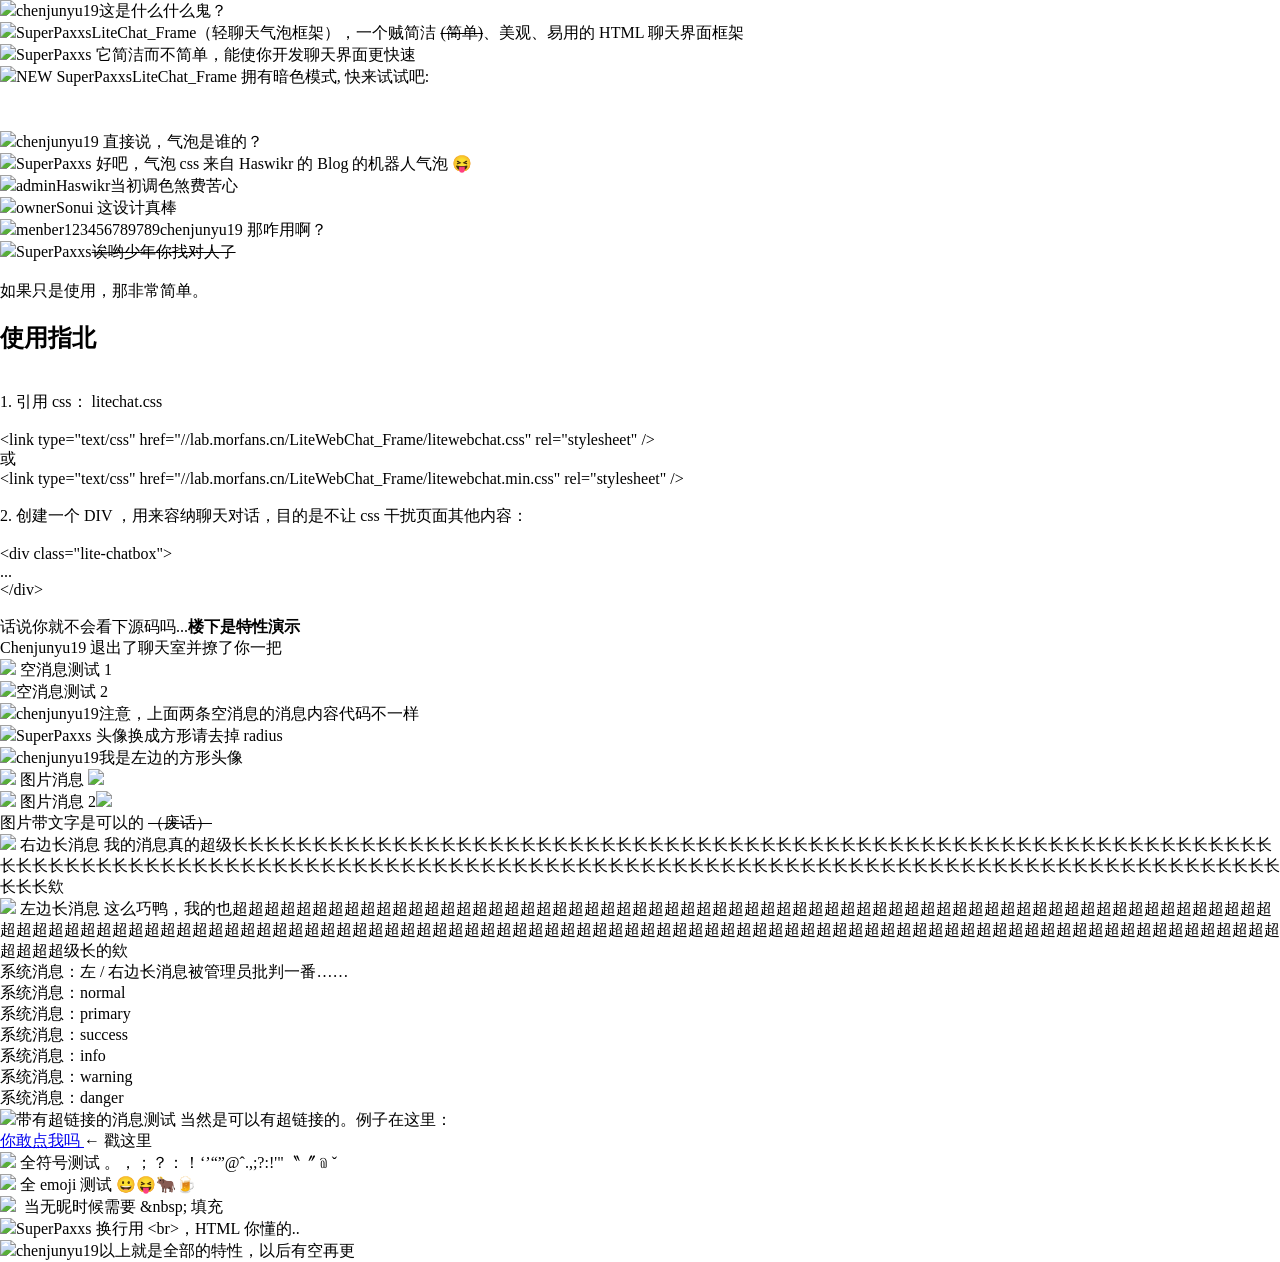
==== commit c978eccb: "更新 index.html" ====
--- a/index.html
+++ b/index.html
@@ -1,1039 +1,16 @@
-<!DOCTYPE html>
-<!--
-///////////////////////////////////////////////////////////////////
-//                                                               //
-//            开源不易，转载还请保留版权信息                           //
-//           版权所有：超耐磨水笔工作室                             //
-//                                                               //
-///////////////////////////////////////////////////////////////////
--->
-<html lang="en">
-<head>
-    <meta charset="UTF-8">
-    <meta name="viewport" content="width=device-width, initial-scale=1.0 user-scalable=no">
-    <meta name="format-detection" content="telephone=no,email=yes"/>
-    <meta name="language" content="zh-CN">
-    <meta name="title" content="葫芦侠">
-    <meta name="author" content="CNMSB">
-    <meta name="description" content="葫芦侠，也许是一个很好的站点！">
-    <meta name="keywords" content="葫芦侠,  葫芦侠">
-    <meta name="robots" content="All">
-    <title>葫芦侠</title>
-    <link rel="shortcut icon" href="./img/favicon.ico" type="image/x-icon" /> <!--网站ico图标-->
-    <link rel="stylesheet" href="css/reset.css">
-    <link rel="stylesheet" href="css/style.css">
-    <link rel="stylesheet" href="./iconfont/iconfont.css"> <!--iconfont阿里图标库-->
-</head>
-<body>
-<!--主框架-->
-<div class="container">
-    <!--左侧栏-->
-    <div class="left">
-        <div class="left-title">
-            <h3>#全开源</h3>
-        </div>
-        <ul class="cnmsb-rolling">
-            <div class="avatar">
-                <img src="./img/tx.webp" alt="">
-            </div>
-            <li onclick="CNMSBshowDetails(this,0)"><i class="iconfont icon-home"><em></em></i></li> <!--首页-->
-            <li onclick="CNMSBshowDetails(this,1)"><i class="iconfont icon-sousuo search-color"></i></li>    <!--搜索-->
-            <li onclick="CNMSBshowDetails(this,2)"><i class="iconfont icon-lianxiren"></i></li>     <!--联系方式-->
-            <p class="h"></p><!--我是分割线-->
-            <li onclick="CNMSBshowDetails(this,3)"><i class="iconfont icon-kaifa"><em></em></i></li>
-            <!--本站源码-->
-            <li onclick="CNMSBshowDetails(this,4)"><i class="iconfont icon-wangzhan"></i></li><!--网站介绍-->
-            <li onclick="CNMSBshowDetails(this,5)"><i class="iconfont icon-other"></i></li><!--旗下站点-->
-            <li onclick="CNMSBshowDetails(this,6)"><i class="iconfont icon-link"></i></li>   <!--友情链接-->
-            <li onclick="CNMSBshowDetails(this,7)"><i class="iconfont icon-Chat"></i></li>   <!--聊天室-->
-            <li onclick="CNMSBshowDetails(this,8)"><i class="iconfont icon-liuyan"></i></li>   <!--留言-->
-            <p class="h"></p><!--我是分割线-->
-            <li onclick="CNMSBshowDetails(this,9)" class="li-bg3"><i class="iconfont icon-kaixin-yuan"><em></em></i>
-            </li><!--个人介绍-->
-            <li onclick="CNMSBshowDetails(this,10)" class="li-bg4"><i class="iconfont icon-game"></i></li>   <!--游戏生涯-->
-            <li onclick="CNMSBshowDetails(this,11)" class="li-bg2"><i class="iconfont icon-aixin--xian"></i></li>
-            <!--文案馆-->
-            <li onclick="CNMSBshowDetails(this,12)"><i class="iconfont icon-pic"></i></li> <!--图片-->
-            <li onclick="CNMSBshowDetails(this,13)"><i class="iconfont icon-shipin"></i></li> <!--视频-->
-            <!--<li onclick="CNMSBshowDetails(this,14)"><i class="iconfont icon-meishi"></i></li> &lt;!&ndash;美食&ndash;&gt;-->
-            <li onclick="CNMSBshowDetails(this,14)" class="li-bg"><i class="iconfont icon-email"></i></li>  <!--邮箱-->
-            <li onclick="CNMSBshowDetails(this,15)"><i class="iconfont icon-dashang2"></i></li>   <!--打赏-->
-            <li onclick="CNMSBshowDetails(this,16)" class="li-bg5"><i class="iconfont icon-chushoujiage"></i></li>
-            <!--域名等等售卖-->
-            <p class="h"></p><!--我是分割线-->
-            <li onclick="CNMSBshowDetails(this,17)"><i class="iconfont icon-gengduo"><em></em></i></li>   <!--更多-->
-            <li onclick="CNMSBshowDetails(this,18)"><i class="iconfont icon-admin"></i></li>   <!--加号-->
-            <li onclick="CNMSBshowDetails(this,19)"><i class="iconfont icon-jia"></i></li>   <!--加号-->
-            <li onclick="CNMSBshowDetails(this,20)"><i class="iconfont icon-jia"></i></li>   <!--加号-->
-        </ul>
-        <i class="iconfont icon-arrow-down"></i>  <!--向下滑动提示箭头-->
-    </div>
-    <!--右侧栏-->
-    <div class="right">
-        <!--首页-->
-        <div class="items-box">
-            <div class="search-box">
-                <input type="text" placeholder="一个暂时不能用的搜索框">
-                <i class="iconfont icon-sousuo search-color postion-serarch"></i>
-                <span class="search-btn">搜索</span>
-            </div>
-            <!--屏幕宽度大于高度时显示-->
-            <div id="cnmsb">
-                <p style="font-size: 20px">电脑端样式未适配，请使用手机访问本站，或F12，使用手机模式预览！</p>
-            </div>
-            <div class="cnmsb-main">
-                <!-- 首页大盒子 -->
-                <div class="cnmsb-box">
-                    <div class="cnmsb-info">
-                        <!--头像 -->
-                        <div class="cnmsb-head">
-                            <img class="cnmsb-picture" src="./img/tx.webp" alt="">
-                            <!-- 个性签名 -->
-                            <div class="cnmsb-sign">
-                                <span>风来自很远的地方...</span>
-                            </div>
-                        </div>
-                        <!-- 欢迎语 -->
-                        <div class="cnmsb-name">
-                            <h1>你好，葫芦侠</h1>
-                            <!-- 分割线 -->
-                            <div class="hr2"></div>
-                        </div>
-                        <!-- 我的标签 -->
-                        <div class="cnmsb-label">
-                            在校颓废大学生 / 前端CV工程师
-                        </div>
-                    </div>
-                    <!-- 首页社交平台 -->
-                    <div class="cnmsb-link">
-                        <ul>
-                            <li>
-                                <a href="http://www.huluxia.com" target="_blank" rel="noopener noreferrer">
-                                    <i class="iconfont icon-blog1"></i>
-                                    <span>葫芦侠三楼</span>
-                                </a>
-                            </li>
-                            <li>
-                                <a href="https://weibo.com" target="_blank" rel="noopener noreferrer">
-                                    <i class="iconfont icon-weibo"></i>
-                                    <span>微博</span>
-                                </a>
-                            </li>
-                            <li>
-                                <a href="https://space.bilibili.com" target="_blank"
-                                   rel="noopener noreferrer">
-                                    <i class="iconfont icon-bilibili"></i>
-                                    <span>B站</span>
-                                </a>
-                            </li>
-                            <li>
-                                <a href="https://www.zhihu.com/" target="_blank"
-                                   rel="noopener noreferrer">
-                                    <i class="iconfont icon-zhihu"></i>
-                                    <span>知乎</span>
-                                </a>
-                            </li>
-                            <li>
-                                <a href="https://gitee.com/" target="_blank" rel="noopener noreferrer">
-                                    <i class="iconfont icon-gitee"></i>
-                                    <span>Gitee</span>
-                                </a>
-                            </li>
-                            <li>
-                                <a href="https://github.com" target="_blank" rel="noopener noreferrer">
-                                    <i class="iconfont icon-github"></i>
-                                    <span>GitHub</span>
-                                </a>
-                            </li>
-                        </ul>
-                    </div>
-                </div>
-
-                <div class="cnmsb-footer">
-                    <p>Copyright © 2022 - 2022 <a href="http://www.huluxia.com/" target="_blank"
-                                                  rel="noopener noreferrer">葫芦侠</a> .All Rights Reserved.</p>
-                    <p><a href="https://beian.miit.gov.cn" target="_blank"
-                          rel="noopener noreferrer">傻ICP备20220317号-8</a></p>
-                </div>
-            </div>
-        </div>
-        <!--第二页 搜索-->
-        <div class="items-box cnmsb">
-            <div class="search-box">
-                <input type="text" placeholder="一个暂时不能用的搜索框">
-                <i class="iconfont icon-sousuo search-color postion-serarch"></i>
-                <span class="search-btn">搜索</span>
-            </div>
-            <div class="items">
-                <div class="top" style=" background-image: url('./img/bg.webp');">
-                    <h3>Today | 生活博客</h3>
-                </div>
-                <div class="footer f-bg">
-                    <div class="f-top">
-                        <a class="a-active" href="#">生活</a>
-                        <a href="#">记录</a>
-                        <a href="#">心情</a>
-                    </div>
-                    <div class="f-footer">
-                        <div class="avatar-c">
-                            <img src="./img/tx.webp" alt="">
-                        </div>
-                        <span>生活云档</span>
-                        <a href="http://www.huluxia.com/" target="_blank" rel="noopener noreferrer">探索</a>
-                    </div>
-                </div>
-            </div>
-            <div class="items">
-                <div class="top" style=" background-image: url('./img/bg.webp');">
-                    <h3>Today | 社交论坛</h3>
-                </div>
-                <div class="footer f-bg2">
-                    <div class="f-top">
-                        <a class="a-active" href="#">兴趣</a>
-                        <a href="#">攻略</a>
-                        <a href="#">每日一笑</a>
-                    </div>
-                    <div class="f-footer">
-                        <div class="avatar-c">
-                            <img src="./img/tx.webp" alt="">
-                        </div>
-                        <span>灵魂交互</span>
-                        <a href="http://www.huluxia.com/" target="_blank" rel="noopener noreferrer">加入</a>
-                    </div>
-                </div>
-            </div>
-            <div class="items">
-                <div class="top" style=" background-image: url('./img/bg.webp');">
-                    <h3>Today | 查询网</h3>
-                </div>
-                <div class="footer f-bg3">
-                    <div class="f-top">
-                        <a class="a-active" href="#">收录</a>
-                        <a href="#">查询</a>
-                        <a href="#">无处可藏</a>
-                    </div>
-                    <div class="f-footer">
-                        <div class="avatar-c">
-                            <img src="./img/tx.webp" alt="">
-                        </div>
-                        <span>查询有惊喜</span>
-                        <a href="http://www.huluxia.com/" target="_blank" rel="noopener noreferrer">前往</a>
-                    </div>
-                </div>
-            </div>
-            <div style="height:2rem;"></div>
-        </div>
-        <!--第三页 联系方式-->
-        <div class="items-box cnmsb">
-            <div class="search-box">
-                <input type="text" placeholder="一个暂时不能用的搜索框">
-                <i class="iconfont icon-sousuo search-color postion-serarch"></i>
-                <span class="search-btn">搜索</span>
-            </div>
-            <div class="items-banner">
-                <div class="top" style=" background-image: url('./img/bg.webp');">
-                    <p style="font-size: 18px;color:#ffffff;">联系方式</p>
-                </div>
-            </div>
-            <ul class="list-box">
-                <li>
-                    <div class="top-header">
-                        <span>
-                            <h3>😁联/系/方/式</h3></span>
-                    </div>
-                    <div class="cnmsb-link">
-                        <ul>
-                            <li>
-                                <a href="https://wpa.qq.com/msgrd?v=3&uin=123456&site=Vatione&menu=yes" target="_blank" rel="noopener noreferrer">
-                                    <i class="iconfont icon-sign_qq"></i>
-                                    <span>QQ:123456</span><br>
-                                </a>
-                            </li>
-                            <li>
-                                <a href="微信链接" target="_blank" rel="noopener noreferrer">
-                                    <i class="iconfont icon-weixin"></i>
-                                    <span>微信：不给你说</span><br>
-                                </a>
-                            </li>
-                            <li>
-                                <a href="mailto:xywl99@yeah.net">
-                                    <i class="iconfont icon-email"></i>
-                                    <span>Email:xywl99@yeah.net</span><br>
-                                </a>
-                            </li>
-                        </ul>
-                    </div>
-                </li>
-            </ul>
-        </div>
-        <!--第四页 本站源码-->
-        <div class="items-box cnmsb">
-            <div class="search-box">
-                <input type="text" placeholder="一个暂时不能用的搜索框">
-                <i class="iconfont icon-sousuo search-color postion-serarch"></i>
-                <span class="search-btn">搜索</span>
-            </div>
-            <div class="items-banner">
-                <div class="top" style=" background-image: url('./img/bg.webp');">
-                    <p style="font-size: 18px;color:#ffffff;">本站源码</p>
-                </div>
-            </div>
-            <ul class="list-box">
-                <li>
-                    <div class="top-header">
-                        <span><h3>😁版/权/声/明</h3></span>
-                    </div>
-                    <ul class="list-item">
-                        <li>
-                            <p>😁此代码仅供学习，修改，部署使用，禁止售卖</p>
-                            <p>😁开源不易，转载还请保留版权信息：超耐磨水笔工作室</p>
-                        </li>
-                    </ul>
-                </li>
-                <li>
-                    <div class="top-header">
-                        <span><h3>😁源/码/下/载</h3></span>
-                    </div>
-                    <ul class="list-item">
-                        <li>
-                            <div class="share">
-                                <h3>😁开源代码已发布在以下平台</h3><br>
-                                <p>gitee:</p>
-                                <p><a href="https://gitee.com/" target="_blank" rel="noopener noreferrer">链接</a>
-                                </p><br>
-                                <p>github:</p>
-                                <p><a href="链接" target="_blank" rel="noopener noreferrer">链接</a>
-                                </p><br>
-                                <h3>😁源码下载地址:</h3><br>
-                                <p>网站本地服务器:</p>
-                                <p><a href="http://www.huluxia.com" target="_blank"
-                                            rel="noopener noreferrer">葫芦侠</a>
-                                </p><br>
-                            </div>
-                        </li>
-                    </ul>
-                </li>
-            </ul>
-        </div>
-        <!--第五页 关于本站-->
-        <div class="items-box cnmsb">
-            <div class="search-box">
-                <input type="text" placeholder="一个暂时不能用的搜索框">
-                <i class="iconfont icon-sousuo search-color postion-serarch"></i>
-                <span class="search-btn">搜索</span>
-            </div>
-            <div class="items-banner">
-                <div class="top" style=" background-image: url('./img/bg.webp');">
-                    <p style="font-size: 18px;color:#ffffff;">关于本站</p>
-                </div>
-            </div>
-            <ul class="list-box">
-                <li>
-                    <div class="top-header">
-                        <span>
-                            <h3>😁关/于/本/站</h3></span>
-                    </div>
-                    <ul class="list-item">
-                        <li>
-                            <p>😂网址:http://www.huluxia.com/</p>
-                            <p>😂非常好记，非常的牛*，寓意：葫芦侠，不可以想歪，嗯哼</p>
-                        </li>
-                        <li>
-                            <p>😭代码有一些瑕疵</p>
-                            <p>😭电脑端ui界面未优化，推荐使用手机访问，或者F12预览</p>
-                            <p>😘发现bug请联系站长，非常感谢！</p>
-                        </li>
-                        <li>
-                            <p>🍦网站图片视频文字等素材部分来源于网络</p>
-                            <p>🍦如若侵权，请联系站长删除！</p>
-                        </li>
-                    </ul>
-                </li>
-                <li>
-                    <div class="top-header">
-                        <span>
-                            <h3>😁静/态/资/源</h3></span>
-                    </div>
-                    <ul class="list-item">
-                        <li>
-                            <p>😭本站服务器性能较低，部分文件托管在云存储</p>
-                            <p>😭源码内有部分链接，若您有更好的选择，，或防止失效，可选择替换</p>
-                        </li>
-                        <li>
-                            <p>图片，视频,托管在Dcloud云存储空间</p>
-                        </li>
-                    </ul>
-                </li>
-            </ul>
-        </div>
-        <!--第六页 旗下站点-->
-        <div class="items-box cnmsb">
-            <div class="search-box">
-                <input type="text" placeholder="一个暂时不能用的搜索框">
-                <i class="iconfont icon-sousuo search-color postion-serarch"></i>
-                <span class="search-btn">搜索</span>
-            </div>
-            <div class="items-banner">
-                <div class="top" style=" background-image: url('./img/bg.webp');">
-                    <p style="font-size: 18px;color:#ffffff;">旗下站点</p>
-                </div>
-            </div>
-            <ul class="list-box">
-                <li>
-                    <div class="top-header">
-                        <span>
-                            <h3>😁旗/下/站/点</h3></span>
-                    </div>
-                    <ul class="list-item">
-                        <li>
-                            <div class="items2">
-                                <a href="http://www.huluxia.com/" target="_blank" rel="noopener noreferrer">
-                                    <div class="top" style=" background-image: url('./img/bg.webp');">
-                                        <h3>Beautyful | 网站一</h3>
-                                    </div>
-                                    <div class="footer2 f2-bg">
-                                        <div class="f-footer2">
-                                            <span>我是一句话网站介绍</span>
-                                        </div>
-                                    </div>
-                                </a>
-                            </div>
-                            <div class="items2">
-                                <a href="http://www.huluxia.com/" target="_blank" rel="noopener noreferrer">
-                                    <div class="top" style=" background-image: url('./img/bg.webp');">
-                                        <h3>Wonderful | 网站二</h3>
-                                    </div>
-                                    <div class="footer2 f2-bg">
-                                        <div class="f-footer2">
-                                            <span>我是一句话网站介绍</span>
-                                        </div>
-                                    </div>
-                                </a>
-                            </div>
-                            <div class="items2">
-                                <a href="http://www.huluxia.com/" target="_blank" rel="noopener noreferrer">
-                                    <div class="top" style=" background-image: url('./img/bg.webp');">
-                                        <h3>Amazing | 网站三</h3>
-                                    </div>
-                                    <div class="footer2 f2-bg">
-                                        <div class="f-footer2">
-                                            <span>我是一句话网站介绍</span>
-                                        </div>
-                                    </div>
-                                </a>
-                            </div>
-                            <div class="items2">
-                                <a href="http://www.huluxia.com/" target="_blank" rel="noopener noreferrer">
-                                    <div class="top" style=" background-image: url('./img/bg.webp');">
-                                        <h3>Nice | 网站四</h3>
-                                    </div>
-                                    <div class="footer2 f2-bg">
-                                        <div class="f-footer2">
-                                            <span>我是一句话网站介绍</span>
-                                        </div>
-                                    </div>
-                                </a>
-                            </div>
-                        </li>
-                    </ul>
-                </li>
-            </ul>
-            <div style="height:2rem;"></div>
-        </div>
-        <!--第七页 友情链接-->
-        <div class="items-box cnmsb">
-            <div class="search-box">
-                <input type="text" placeholder="一个暂时不能用的搜索框">
-                <i class="iconfont icon-sousuo search-color postion-serarch"></i>
-                <span class="search-btn">搜索</span>
-            </div>
-            <div class="items-banner">
-                <div class="top" style=" background-image: url('./img/bg.webp');">
-                    <p style="font-size: 18px;color:#ffffff;">友情链接</p>
-                </div>
-            </div>
-            <ul class="list-box">
-                <li>
-                    <div class="top-header">
-                        <span><h3>😁友/情/链/接</h3></span>
-                    </div>
-                    <ul class="list-item">
-
-                        <div class="cnmsb-link-box">
-                            <a href="http://www.huluxia.com/" target="_blank" rel="noopener noreferrer">
-                                <div class="cnmsb-link-item"><img class="cnmsb-link-avatar" src="img/tx.webp">
-                                    <span class="cnmsb-link-name">葫芦侠</span>
-                                </div>
-                            </a>
-                            <a href="http://www.huluxia.com/" target="_blank" rel="noopener noreferrer">
-                                <div class="cnmsb-link-item"><img class="cnmsb-link-avatar" src="img/tx.webp"><span
-                                        class="cnmsb-link-name">葫芦侠</span>
-                                </div>
-                            </a>
-                            <a href="http://www.huluxia.com/" target="_blank" rel="noopener noreferrer">
-                                <div class="cnmsb-link-item"><img class="cnmsb-link-avatar" src="img/tx.webp"><span
-                                        class="cnmsb-link-name">葫芦侠</span>
-                                </div>
-                            </a>
-                            <a href="http://www.huluxia.com/" target="_blank" rel="noopener noreferrer">
-                                <div class="cnmsb-link-item"><img class="cnmsb-link-avatar" src="img/tx.webp"><span
-                                        class="cnmsb-link-name">葫芦侠</span>
-                                </div>
-                            </a>
-                            <a href="http://www.huluxia.com/" target="_blank" rel="noopener noreferrer">
-                                <div class="cnmsb-link-item"><img class="cnmsb-link-avatar" src="img/tx.webp"><span
-                                        class="cnmsb-link-name">葫芦侠</span>
-                                </div>
-                            </a>
-                        </div>
-                    </ul>
-                </li>
-            </ul>
-        </div>
-        <!--第八页 聊天室-->
-        <div class="items-box cnmsb">
-            <div class="search-box">
-                <input type="text" placeholder="一个暂时不能用的搜索框">
-                <i class="iconfont icon-sousuo search-color postion-serarch"></i>
-                <span class="search-btn">搜索</span>
-            </div>
-            <div class="items-banner">
-                <div class="top" style=" background-image: url('./img/bg.webp');">
-                    <p style="font-size: 18px;color:#ffffff;">聊天室</p>
-                </div>
-            </div>
-            <ul class="list-box">
-                <li>
-                    <div class="top-header">
-                        <span>
-                            <h3>😁聊/天/室</h3></span>
-                    </div>
-                    <ul class="list-item">
-                        <li>
-                            <p>聊天室页面2.0版本推出</p>
-                        </li>
-                        <li>
-                            <p>敬请期待</p>
-                        </li>
-                        <li>
-                            <p>可尝试iframe标签引入网页聊天页面</p>
-                        </li>
-                    </ul>
-                </li>
-                <!--iframe标签嵌入网页-->
-                <!--<iframe src="http://www.huluxia.com/" frameborder="0"  height="600px"></iframe>-->
-            </ul>
-        </div>
-        <!--第九页 留言-->
-        <div class="items-box cnmsb">
-            <div class="search-box">
-                <input type="text" placeholder="一个暂时不能用的搜索框">
-                <i class="iconfont icon-sousuo search-color postion-serarch"></i>
-                <span class="search-btn">搜索</span>
-            </div>
-            <div class="items-banner">
-                <div class="top" style="background-image: url('./img/bg.webp');">
-                    <p style="font-size: 18px;color:#ffffff;">留言</p>
-                </div>
-            </div>
-            <ul class="list-box">
-                <li>
-                    <div class="top-header">
-                        <span>
-                            <h3>😁留/言</h3></span>
-                    </div>
-                    <ul class="list-item">
-                        <li>
-                            <p>留言页面2.0版本推出</p>
-                        </li>
-                        <li>
-                            <p>敬请期待</p>
-                        </li>
-                        <li>
-                            <p>可尝试iframe标签引入在线留言页面，或接入其他留言程序</p>
-                        </li>
-                    </ul>
-                </li>
-            </ul>
-        </div>
-        <!--第十页 个人介绍-->
-        <div class="items-box cnmsb">
-            <div class="search-box">
-                <input type="text" placeholder="一个暂时不能用的搜索框">
-                <i class="iconfont icon-sousuo search-color postion-serarch"></i>
-                <span class="search-btn">搜索</span>
-            </div>
-            <div class="items-banner">
-                <div class="top" style=" background-image: url('./img/bg.webp');">
-                    <p style="font-size: 18px;color:#ffffff;">个人介绍</p>
-                </div>
-            </div>
-            <ul class="list-box">
-                <li>
-                    <div class="top-header">
-                        <span>
-                            <h3>😁个/人/介/绍</h3></span>
-                    </div>
-                    <ul class="list-item">
-                        <li>
-                            <p>
-                                本人学识渊博，经验丰富，代码风骚，效率恐怖。C/C＋＋，java，php无不精通，熟练掌握各种框架。
-                            </p>
-                            <p>
-                                会DDOS一秒钟死一个站，会注入，会上传，会Xss，会破解，会嗅探，会开发，会业务，会运维，会渗透。互联网内，我无处不在。
-                            </p>
-                            <p>
-                                全国漏洞认识深刻，熟练掌握各种操作系统内核。认真学习过《黑客攻防技术宝典》，《逆向工程》，《游戏waigua攻防艺术》等专业书籍。深山苦练十余载，一天只睡2小时。
-                            </p>
-                            <p>
-                                听指挥，执行快，脾气好，不喷人，操作虎，意识强，渗透快，shell多，能过狗，能过盾。
-                            </p>
-                            <p>
-                                千里之外取服务器首级，瞬息之间爆管理员狗头，压安全狗如压草芥。电话通知出Bug后，秒登那个啥，千里之外定位问题，瞬息之间修复上线。
-                            </p>
-                            <p>
-                                只有你想不到的，没有我做不到的。
-                            </p>
-                            <p>
-                                以上都是吹的，我只会划水摸鱼，我是个废物。
-                            </p>
-                        </li>
-                    </ul>
-                </li>
-            </ul>
-        </div>
-        <!--第十一页 游戏生涯-->
-        <div class="items-box cnmsb">
-            <div class="search-box">
-                <input type="text" placeholder="一个暂时不能用的搜索框">
-                <i class="iconfont icon-sousuo search-color postion-serarch"></i>
-                <span class="search-btn">搜索</span>
-            </div>
-            <div class="items-banner">
-                <div class="top" style=" background-image: url('./img/bg.webp');">
-                    <p style="font-size: 18px;color:#ffffff;">游戏</p>
-                </div>
-            </div>
-            <ul class="list-box">
-                <li>
-                    <div class="top-header">
-                        <span>
-                            <h3>😁游/戏/生/涯</h3></span>
-                    </div>
-                    <ul class="list-item">
-                        <li>
-                            <p>
-                                王者荣耀
-                            </p>
-                            <p>
-                                和平精英
-                            </p>
-                            <p>
-                                穿越火线
-                            </p>
-                            <p>
-                                僵尸大战植物
-                            </p>
-                            <p>
-                                等等
-                            </p>
-                        </li>
-                    </ul>
-                </li>
-            </ul>
-
-        </div>
-        <!--第十二页 文案馆-->
-        <div class="items-box cnmsb">
-            <div class="search-box">
-                <input type="text" placeholder="一个暂时不能用的搜索框">
-                <i class="iconfont icon-sousuo search-color postion-serarch"></i>
-                <span class="search-btn">搜索</span>
-            </div>
-            <div class="items-banner">
-                <div class="top" style=" background-image: url('./img/bg.webp');">
-                    <p style="font-size: 18px;color:#ffffff;">句子</p>
-                </div>
-            </div>
-            <ul class="list-box">
-                <li>
-                    <div class="top-header">
-                        <span>
-                            <h3>😁可以改成心情微语页面</h3></span>
-                    </div>
-                </li>
-                <li>
-                    <div class="top-header">
-                        <span>
-                            <h3>😁暖/心/情/话</h3></span>
-                    </div>
-                    <ul class="list-item">
-                        <li>
-                            <p>
-                                1、你是我眼波的温柔，你是我心中的不朽，你是我热爱这个世界近乎全部的理由
-                            </p>
-                            <p>
-                                2、春花，秋月，夏日清风，冬日暮雪，这些都很美，但唯有你的心里，才有我想去的四季
-                            </p>
-                            <p>
-                                3、甜有100种方式，吃糖，蛋糕，还有每天98次的想你
-                            </p>
-                            <p>
-                                4、亲爱的，我爱你，不光是因为你的样子，还因为和你在一起时我的样子
-                            </p>
-                            <p>
-                                5、想和你喝酒是假，想醉你怀里是真
-                            </p>
-                            <p>
-                                6、我不想做你的眼中人，只想做你的心上人
-                            </p>
-                            <p>
-                                7、每天早晨醒来 看到你和阳光都在 这就是我想要的未来
-                            </p>
-                            <p>
-                                8、我一点都不遗憾没有在最好的时光遇见你，因为遇见你之后最好的时光才开始
-                            </p>
-                            <p>
-                                9、我想要的很简单：兜里有糖，肚里有墨，手里有活，卡里有钱，未来有你
-                            </p>
-                            <p>
-                                10、我上不了九天揽不了月，去不到五洋捉不到鳖，但我终其一生，捉到你，暖了你，已经足够
-                            </p>
-                            <p>
-                                11、那些终将过下去的日子，叫做余生。而与你有关的日子，才是未来
-                            </p>
-                            <p>
-                                12、超级超级喜欢你，嘴上三分，心里十分
-                            </p>
-                            <p>
-                                13、如果全世界都对你恶语相加，我就对你说上一世的情话；如果全世界都给你风雨泥泞，我就给你一生的守护
-                            </p>
-                            <p>
-                                14、你能看见山，你能看见海，你能看见这个世界的一切，我就不一样，我目光比较短浅，只能看见你
-                            </p>
-                            <p>
-                                15、一想到能和你共度余生，我就对余生充满期待
-                            </p>
-                            <p>
-                                16、想牵你的手，一起到一个叫永远的地方，看天长地久的风景，尝海枯石烂的味道
-                            </p>
-                            <p>
-                                17、喜欢你，就想把柚子最甜的部分给你，蛋糕上的小樱桃给你，只要是美妙的东西，我都想给你
-                            </p>
-                            <p>
-                                18、嘴角边情话是你，心里所念所想是你，眼中星辰是你，余生所爱也是你
-                            </p>
-                            <p>
-                                19、今生，你不老，我不老，你不离，我不弃
-                            </p>
-                            <p>
-                                20、把你的名字写在手心，摊开时是想念，握紧时是幸福。就想这样，手牵手给你一世的温柔；就想这样，肩并肩给你一生的幸福
-                            </p>
-                            <p>
-                                21、少说一句怕成遗憾，多说一句怕是惊扰。我喜欢你，四个字，刚刚好
-                            </p>
-                            <p>
-                                22、想做你的猫，可以被你喂养，还可以跟你睡觉
-                            </p>
-                            <p>
-                                23、我想和你一起去你的家乡，去你从小长大的地方，去所有你想去的地方，吃你想吃的东西，我想参与你的过去，而你的未来，就交给我
-                            </p>
-                            <p>
-                                24、春风十里，不及相遇有你；晴空万里，不及心中有你
-                            </p>
-                            <p>
-                                25、一生就这么一次，谈一场以结婚为目的的恋爱，然后就那样相守，在来往的流年里，
-                            </p>
-                            <p>
-                                26、这世界就是个巨大的娃娃机，我站在橱窗旁边，只想要你
-                            </p>
-                            <p>
-                                27、你走向我，我觉得一日不见如隔三秋。你朝我笑，我又觉得三秋未见不过一日
-                            </p>
-                            <p>
-                                28、喜欢你的我就好像是个亡命天涯的赌徒，永远不可能翻盘，我把前半辈子写在纸上，余生请多指教
-                            </p>
-                            <p>
-                                29、海上月是天上月，眼前人是心上人
-                            </p>
-                            <p>
-                                30、每想你一次，天上的星星就多一颗，今晚的天空就变成了星海，晚安
-                            </p>
-                        </li>
-                    </ul>
-                </li>
-            </ul>
-        </div>
-        <!--第十三页 图片-->
-        <div class="items-box cnmsb">
-            <div class="search-box">
-                <input type="text" placeholder="一个暂时不能用的搜索框">
-                <i class="iconfont icon-sousuo search-color postion-serarch"></i>
-                <span class="search-btn">搜索</span>
-            </div>
-            <ul class="list-box">
-                <li>
-                    <div class="top-header">
-                        <span>
-                            <h3>😁图/片/壁/纸</h3></span>
-                    </div>
-                    <div class="pic">
-                        <img src="https://qfytpapi.qfytd1.top/api.php?key=11cxil36C61215c66C4hnwrhbbwi0mBiBxkof7">
-                    </div>
-                    <div class="pic">
-                        <img src="http://api.caonmtx.cn/api/dongman.php">
-                    </div>
-                    <div class="pic">
-                        <img src="https://qfapi.qfytd1.top/qf-API/mntp.php">
-                    </div>
-                    <div class="pic">
-                        <img src="https://qfytpapi.qfytd1.top/api.php?key=11cxil36C61215c66C4hnwrhbbwi0mBiBxkof7">
-                    </div>
-                    <div class="pic">
-                        <img src="./img/bg.webp">
-                    </div>
-                    <div class="pic">
-                        <img src="./img/bg.webp">
-                    </div>
-                    <p>图片来源于网络，侵权请联系删除</p>
-                </li>
-            </ul>
-            <div style="height:2rem;"></div>
-        </div>
-        <!--第十四页 视频-->
-        <div class="items-box cnmsb">
-            <div class="search-box">
-                <input type="text" placeholder="一个暂时不能用的搜索框">
-                <i class="iconfont icon-sousuo search-color postion-serarch"></i>
-                <span class="search-btn">搜索</span>
-            </div>
-            <ul class="list-box">
-                <li>
-                    <div class="top-header">
-                        <span>
-                            <h3>😁视/频</h3></span><!--视频链接云存储-->
-                    </div>
-                    <div style="margin: 5px">
-                        <video src="http://api.cmvip.cn/API/sjmn.php"
-                               controls="controls" style="width: 100%">
-                        </video>
-                    </div>
-                    <div style="margin: 5px">
-                        <video src="http://api.cmvip.cn/API/kyxl.php"
-                               controls="controls" style="width: 100%">
-                        </video>
-                    </div>
-                    <div style="margin: 5px">
-                        <video src="http://api.cmvip.cn/API/cyxl.php"
-                               controls="controls" style="width: 100%">
-                        </video>
-                    </div>
-                    <p>视频来源于网络，侵权请联系删除</p>
-                </li>
-            </ul>
-        </div>
-        <!-- 美食-->
-        <!--        <div class="items-box cnmsb">-->
-        <!--            <div class="search-box">-->
-        <!--                <input type="text" placeholder="一个暂时不能用的搜索框">-->
-        <!--                <i class="iconfont icon-sousuo search-color postion-serarch"></i>-->
-        <!--                <span class="search-btn">搜索</span>-->
-        <!--            </div>-->
-        <!--            <h2>记录站长喜欢的美食</h2>-->
-        <!--        </div>-->
-        <!--第十六页 邮箱-->
-        <div class="items-box cnmsb">
-            <div class="search-box">
-                <input type="text" placeholder="一个暂时不能用的搜索框">
-                <i class="iconfont icon-sousuo search-color postion-serarch"></i>
-                <span class="search-btn">搜索</span>
-            </div>
-            <div class="items-banner">
-                <div class="top" style=" background-image: url('./img/bg.webp');">
-                    <p style="font-size: 18px;color:#ffffff;">超耐磨邮箱</p>
-                </div>
-            </div>
-            <ul class="list-box">
-                <li>
-                    <div class="top-header">
-                        <span>
-                            <h3>😁超耐磨邮箱</h3></span>
-                    </div>
-                    <ul class="list-item">
-                        <li>
-                            <div>
-                                <p>超耐磨邮箱账号申请，极品靓号，先到先得</p>
-
-                                <p>自定义邮箱账号 ________@qq.com（例站长的邮箱：admin@qq.com）</p>
-
-                                <p>基于腾讯企业邮箱搭建，可使用微信，企业微信，网页，各邮箱app等进行管理，安全，高效，便捷</p>
-
-                                <p>可收发邮件，可绑定支付宝，可注册游戏，等等。和其他邮箱无任何差别</p>
-
-                                <p>不论长短，账号费用30元/年，88元永久使用，3天无理由退款</p>
-
-                                <p>邮箱账号需要绑定您本人手机号，超耐磨承诺保护客户隐私</p>
-                            </div>
-                        </li>
-                    </ul>
-                </li>
-            </ul>
-        </div>
-        <!--第十七页 捐助打赏-->
-        <div class="items-box cnmsb">
-            <div class="search-box">
-                <input type="text" placeholder="一个暂时不能用的搜索框">
-                <i class="iconfont icon-sousuo search-color postion-serarch"></i>
-                <span class="search-btn">搜索</span>
-            </div>
-            <div class="items-banner">
-                <div class="top" style=" background-image: url('./img/bg.webp');">
-                    <p style="font-size: 18px;color:#ffffff;">捐助打款 (已经删除)</p>
-                </div>
-            </div>
-            <ul class="list-box">
-                <li>
-                    <div class="top-header">
-                        <span>
-                            <h3>😁支/付/宝</h3></span>
-                    </div>
-                    <ul class="list-item">
-                        <li>
-                            <p>支付宝号：</p>
-                            <p>支付宝搜索即可转账或添加好友捐助我</p>
-                        </li>
-                        <li>
-                            <p>或者扫描下方二维码</p>
-                            <img src="./img/zfb.webp" alt="sha">
-
-                        </li>
-                    </ul>
-                </li>
-                <li>
-                    <div class="top-header">
-                        <span>
-                            <h3>😁微/信</h3></span>
-                    </div>
-                    <ul class="list-item">
-                        <li>
-                            <p>微信赞赏码</p>
-                            <img src="./img/wx.webp" alt="sha">
-
-                        </li>
-                    </ul>
-                </li>
-            </ul>
-        </div>
-        <!--第十八页 售卖-->
-        <div class="items-box cnmsb">
-            <div class="search-box">
-                <input type="text" placeholder="一个暂时不能用的搜索框">
-                <i class="iconfont icon-sousuo search-color postion-serarch"></i>
-                <span class="search-btn">搜索</span>
-            </div>
-            <div class="items-banner">
-                <div class="top" style=" background-image: url('./img/bg.webp');">
-                    <p style="font-size: 18px;color:#ffffff;">域名出售</p>
-                </div>
-            </div>
-            <ul class="list-box">
-                <li>
-                    <div class="top-header">
-                        <span>
-                            <h3>😁域/名/出/售</h3></span>
-                    </div>
-                    <ul class="list-item">
-                        <li>
-                            <p>已经删除 (买方报价)</p>
-                            <p>若您有域名需要挂在本页展示，请联系站长洽谈</p>
-                        </li>
-                    </ul>
-                </li>
-            </ul>
-        </div>
-        <!--第十九页 更多-->
-        <div class="items-box cnmsb">
-            <div class="search-box">
-                <input type="text" placeholder="一个暂时不能用的搜索框">
-                <i class="iconfont icon-sousuo search-color postion-serarch"></i>
-                <span class="search-btn">搜索</span>
-            </div>
-            <div class="items-banner">
-                <div class="top" style=" background-image: url('./img/bg.webp');">
-                    <p style="font-size: 18px;color:#ffffff;">拓展</p>
-                </div>
-            </div>
-            <ul class="list-box">
-                <li>
-                    <div class="top-header">
-                        <span>
-                            <h3>😁拓/展/页/面</h3></span>
-                    </div>
-                    <ul class="list-item">
-                        <li>
-                            <h3>下载源码，自行修改</h3>
-                        </li>
-                        <li>
-                        <li onclick="CNMSBshowDetails(this,3)" class="li-bg2"><i class="iconfont icon-kaifa"><em></em>点我立即前往下载</i>
-                            <!--本站源码--></h3>
-                        </li>
-                    </ul>
-                </li>
-            </ul>
-        </div>
-        <!--第十九页 后台管理-->
-        <div class="items-box cnmsb">
-            <div class="search-box">
-                <input type="text" placeholder="一个暂时不能用的搜索框">
-                <i class="iconfont icon-sousuo search-color postion-serarch"></i>
-                <span class="search-btn">搜索</span>
-            </div>
-            <div class="cnmsb-login">
-                <h2>葫芦侠后台管理</h2>
-                <form action="admin/index.html" method="post">
-                    <div class="inputBox">
-                        <input type="text" name="" required="" minlength="6" maxlength="16">
-                        <label>Username</label>
-                    </div>
-                    <div class="inputBox">
-                        <input type="password" name="" required="" minlength="6" maxlength="16">
-                        <label>password</label>
-                    </div>
-                    <input type="submit" name="" value="login">
-                </form>
-                <p>就算是主人来也要先验证身份哦~</p>
-            </div>
-        </div>
-
-        <!--第二十页 加号-->
-        <div class="items-box cnmsb">
-            <div class="search-box">
-                <input type="text" placeholder="一个暂时不能用的搜索框">
-                <i class="iconfont icon-sousuo search-color postion-serarch"></i>
-                <span class="search-btn">搜索</span>
-            </div>
-            <div style="margin: 10px">
-                <p>自定义开发</p>
-            </div>
-        </div>
-        <!--第二十一页 加号-->
-        <div class="items-box cnmsb">
-            <div class="search-box">
-                <input type="text" placeholder="一个暂时不能用的搜索框">
-                <i class="iconfont icon-sousuo search-color postion-serarch"></i>
-                <span class="search-btn">搜索</span>
-            </div>
-            <div style="margin: 10px">
-                <p>页面开发中，敬请期待，葫芦侠感谢您的支持</p>
-            </div>
-        </div>
-    </div>
-    <div style="height:2rem;"></div>
-</div>
-<script src="js/jquery-3.5.1.min.js"></script><!--本地引入jquery-3.5.1.min.js-->
-<script src="js/cnmsb.js"></script><!--本地引入cnmsb.js-->
-<div style="display: none">
-    <!--这里放统计代码-->
-</div>
-</body>
-</html>+<!DOCTYPE html><html lang="en"><head><meta charset="UTF-8"><meta name="viewport" content="width=device-width, initial-scale=1.0"><meta http-equiv="X-UA-Compatible" content="ie=edge"><title>LiteChat_Frame（轻聊天气泡框架）</title><link rel="stylesheet" type="text/css" href="n.css"></head><style>html,
+body {
+height: 100%;
+margin: 0;
+padding: 0;
+}</style><body><!-- 主容器 --><div class="lite-chatbox"><!-- cleft 左 --><div class="cleft cmsg"><img class="headIcon radius" ondragstart="return false;" oncontextmenu="return false;" src="../images/A.jpg"><span class="name"><span>chenjunyu19</span></span><span class="content">这是什么什么鬼？</span></div><!-- cright 右 --><div class="cright cmsg"><img class="headIcon radius" ondragstart="return false;" oncontextmenu="return false;" src="../images/B.jpg"><span class="name"><span>SuperPaxxs</span></span><span class="content">LiteChat_Frame（轻聊天气泡框架），一个贼简洁 <del>(简单)</del>、美观、易用的 HTML 聊天界面框架</span></div><div class="cright cmsg"><img class="headIcon radius" ondragstart="return false;" oncontextmenu="return false;" src="../images/B.jpg"><span class="name"><span>SuperPaxxs</span></span><span class="content"> 它简洁而不简单，能使你开发聊天界面更快速 </span></div><div class="cright cmsg"><img class="headIcon radius" src="../images/B.jpg" ondragstart="return false;" oncontextmenu="return false;"><span class="name"><span class="htitle owner" style="margin: 0 4px 0 0;">NEW</span><span>SuperPaxxs</span></span><span class="content">LiteChat_Frame 拥有暗色模式, 快来试试吧:<br><br><style>.theme-switch{background: none;border: solid 1px;border-radius: 2em;font: inherit;cursor: pointer;color: #fff;}</style><button class="theme-switch"> 切换配色 </button></span></div><div class="cleft cmsg"><img class="headIcon radius" ondragstart="return false;" oncontextmenu="return false;" src="../images/A.jpg"><span class="name"><span>chenjunyu19</span></span><span class="content"> 直接说，气泡是谁的？</span></div><div class="cright cmsg"><img class="headIcon radius" ondragstart="return false;" oncontextmenu="return false;" src="../images/B.jpg"><span class="name"><span>SuperPaxxs</span></span><span class="content"> 好吧，气泡 css 来自 Haswikr 的 Blog 的机器人气泡 😝</span></div><div class="cleft cmsg"><img class="headIcon radius" ondragstart="return false;" oncontextmenu="return false;" src="../images/H.jpg"><span class="name"><span class="htitle admin">admin</span><span>Haswikr</span></span><span class="content">当初调色煞费苦心 </span></div><div class="cleft cmsg"><img class="headIcon radius" ondragstart="return false;" oncontextmenu="return false;" src="../images/O.jpg"><span class="name"><span class="htitle owner">owner</span><span>Sonui</span></span><span class="content"> 这设计真棒 </span></div><div class="cleft cmsg"><img class="headIcon radius" ondragstart="return false;" oncontextmenu="return false;" src="../images/A.jpg"><span class="name"><span class="htitle">menber123456789789</span><span>chenjunyu19</span></span><span class="content"> 那咋用啊？</span></div><div class="cright cmsg"><img class="headIcon radius" ondragstart="return false;" oncontextmenu="return false;" src="../images/B.jpg"><span class="name"><span>SuperPaxxs</span></span><span class="content"><del>诶哟少年你找对人了 </del><br/><br/> 如果只是使用，那非常简单。<h2>使用指北 </h2><br/>1. 引用 css： litechat.css<br/><br/>&lt;link type=&quot;text/css&quot; href=&quot;//lab.morfans.cn/LiteWebChat_Frame/litewebchat.css&quot; rel=&quot;stylesheet&quot; /&gt;<br/> 或<br/>&lt;link type=&quot;text/css&quot; href=&quot;//lab.morfans.cn/LiteWebChat_Frame/litewebchat.min.css&quot; rel=&quot;stylesheet&quot; /&gt;<br/><br/>2. 创建一个 DIV ，用来容纳聊天对话，目的是不让 css 干扰页面其他内容：<br/><br/>&lt;div class=&quot;lite-chatbox&quot;&gt;<br/>...<br/>&lt;/div&gt;<br/><br/>话说你就不会看下源码吗...<b>楼下是特性演示 </b></span></div><div class="tips"><span>Chenjunyu19 退出了聊天室并撩了你一把</span></div><div class="cleft cmsg"><img class="headIcon radius" ondragstart="return false;" oncontextmenu="return false;" src="../images/A.jpg"><span class="name"><span> 空消息测试 1</span></span><span class="content"></span></div><div class="cright cmsg"><img class="headIcon radius" ondragstart="return false;" oncontextmenu="return false;" src="../images/B.jpg"><span class="name"><span>空消息测试 2</span></span><span class="content">&nbsp;</span></div><div class="cleft cmsg"><img class="headIcon radius" ondragstart="return false;" oncontextmenu="return false;" src="../images/A.jpg"><span class="name"><span>chenjunyu19</span></span><span class="content">注意，上面两条空消息的消息内容代码不一样 </span></div><div class="cright cmsg"><img class="headIcon" ondragstart="return false;" oncontextmenu="return false;" src="../images/B.jpg"><span class="name"><span>SuperPaxxs</span></span><span class="content"> 头像换成方形请去掉 radius</span></div><div class="cleft cmsg"><img class="headIcon" ondragstart="return false;" oncontextmenu="return false;" src="../images/A.jpg"><span class="name"><span>chenjunyu19</span></span><span class="content">我是左边的方形头像 </span></div><div class="cright cmsg"><img class="headIcon radius" ondragstart="return false;" oncontextmenu="return false;" src="../images/B.jpg"><span class="name"><span> 图片消息 </span></span><span class="content"><img src="../images/img2.png"></span></div><div class="cleft cmsg"><img class="headIcon radius" ondragstart="return false;" oncontextmenu="return false;" src="../images/A.jpg"><span class="name"><span> 图片消息 2</span></span><span class="content"><img src="../images/img.png"><br>图片带文字是可以的 <del>（废话）</del></span></div><div class="cright cmsg"><img class="headIcon radius" ondragstart="return false;" oncontextmenu="return false;" src="../images/B.jpg"><span class="name"><span> 右边长消息 </span></span><span class="content"> 我的消息真的超级长长长长长长长长长长长长长长长长长长长长长长长长长长长长长长长长长长长长长长长长长长长长长长长长长长长长长长长长长长长长长长长长长长长长长长长长长长长长长长长长长长长长长长长长长长长长长长长长长长长长长长长长长长长长长长长长长长长长长长长长长长长长长长长长长长长长长长长长长长长长长长长长长长长长欸 </span></div><div class="cleft cmsg"><img class="headIcon radius" ondragstart="return false;" oncontextmenu="return false;" src="../images/A.jpg"><span class="name"><span> 左边长消息 </span></span><span class="content"> 这么巧鸭，我的也超超超超超超超超超超超超超超超超超超超超超超超超超超超超超超超超超超超超超超超超超超超超超超超超超超超超超超超超超超超超超超超超超超超超超超超超超超超超超超超超超超超超超超超超超超超超超超超超超超超超超超超超超超超超超超超超超超超超超超超超超超超超超超超超超超超超超超超超超超超超超超超超超超超超超级长的欸 </span></div><div class="tips"><span class="tips-danger"> 系统消息：左 / 右边长消息被管理员批判一番……</span></div><div class="tips"><span>系统消息：normal</span></div><div class="tips"><span class="tips-primary">系统消息：primary</span></div><div class="tips"><span class="tips-success">系统消息：success</span></div><div class="tips"><span class="tips-info">系统消息：info</span></div><div class="tips"><span class="tips-warning">系统消息：warning</span></div><div class="tips"><span class="tips-danger">系统消息：danger</span></div><div class="cright cmsg"><img class="headIcon radius" ondragstart="return false;" oncontextmenu="return false;" src="../images/B.jpg"><span class="name"><span>带有超链接的消息测试 </span></span><span class="content"> 当然是可以有超链接的。例子在这里：<br><a href="http://morfans.cn" target="_blank">你敢点我吗 </a>← 戳这里</span></div><div class="cleft cmsg"><img class="headIcon radius" ondragstart="return false;" oncontextmenu="return false;" src="../images/A.jpg"><span class="name"><span> 全符号测试 </span></span><span class="content">。，；？：！‘’“”@ˆ.,;?:!&#x27;&quot;〝〞﹫ˇ</span></div><div class="cleft cmsg"><img class="headIcon radius" ondragstart="return false;" oncontextmenu="return false;" src="../images/A.jpg"><span class="name"><span> 全 emoji 测试 </span></span><span class="content">😀😝🐂🍺</span></div><div class="cright cmsg"><img class="headIcon radius" ondragstart="return false;" oncontextmenu="return false;" src="../images/B.jpg"><span class="name"><span>&nbsp;</span></span><span class="content"> 当无昵时候需要 &amp;nbsp; 填充 </span></div><div class="cright cmsg"><img class="headIcon radius" ondragstart="return false;" oncontextmenu="return false;" src="../images/B.jpg"><span class="name"><span>SuperPaxxs</span></span><span class="content"> 换行用 &lt;br&gt;，HTML 你懂的..</span></div><div class="cleft cmsg"><img class="headIcon radius" ondragstart="return false;" oncontextmenu="return false;" src="../images/A.jpg"><span class="name"><span>chenjunyu19</span></span><span class="content">以上就是全部的特性，以后有空再更</span></div></div><script>const btns = document.querySelectorAll('.theme-switch');
+const html = document.documentElement;
+const addEvent = btn => {btn.addEventListener('click', e => {let theme = html.getAttribute("litewebchat-theme");
+    if (theme === 'dark') {html.setAttribute("litewebchat-theme", 'light');
+    } else {html.setAttribute("litewebchat-theme", 'dark');
+    }
+  });
+};
+btns.forEach(btn => {addEvent(btn);
+});
+ alert("此项目来自github");</script></body></html>
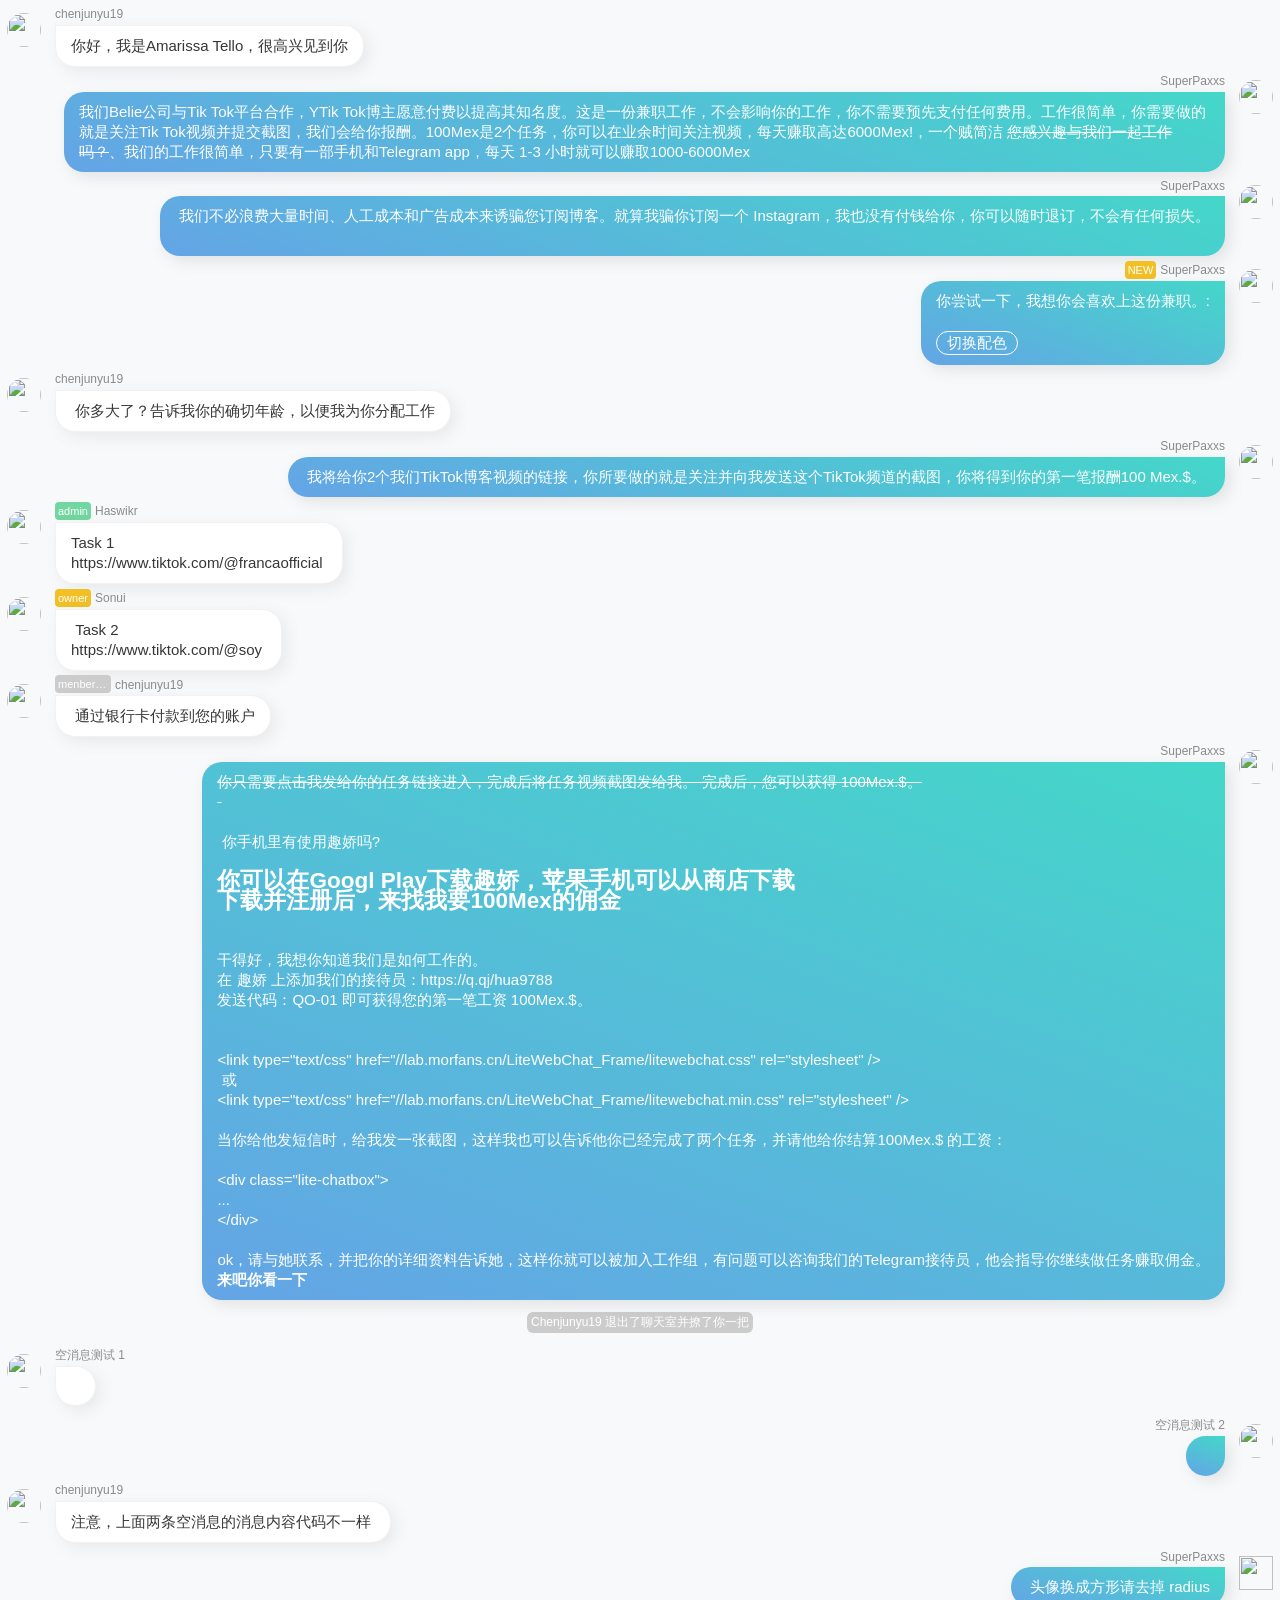
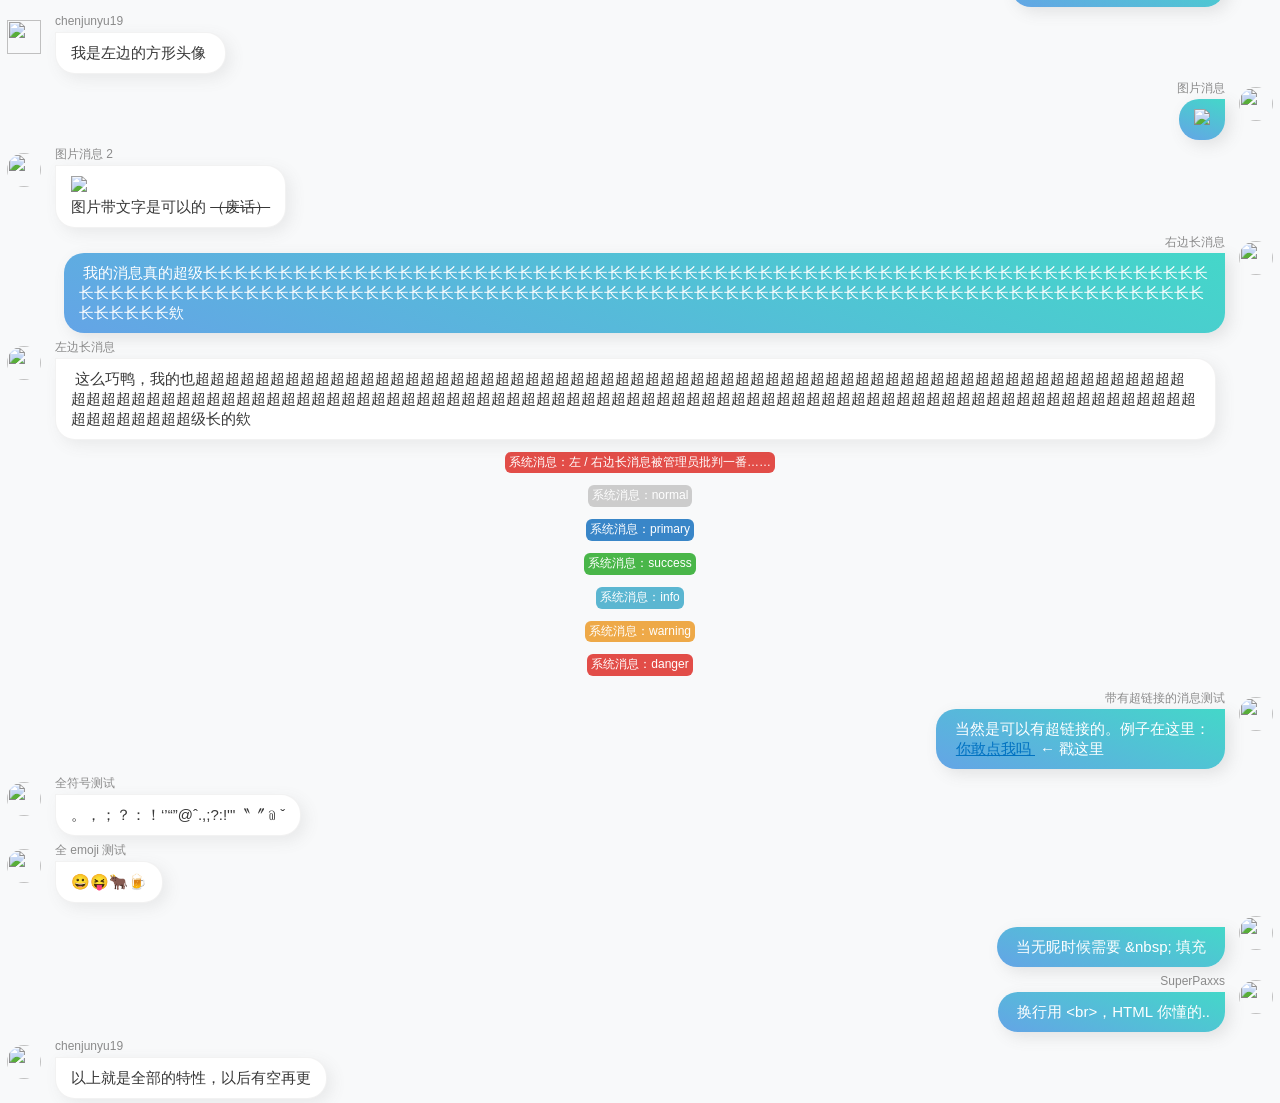
==== commit a5469e1b: "Update index.html" ====
--- a/index.html
+++ b/index.html
@@ -1,9 +1,19 @@
-<!DOCTYPE html><html lang="en"><head><meta charset="UTF-8"><meta name="viewport" content="width=device-width, initial-scale=1.0"><meta http-equiv="X-UA-Compatible" content="ie=edge"><title>LiteChat_Frame（轻聊天气泡框架）</title><link rel="stylesheet" type="text/css" href="n.css"></head><style>html,
+<!DOCTYPE html><html lang="en"><head><meta charset="UTF-8"><meta name="viewport" content="width=device-width, initial-scale=1.0"><meta http-equiv="X-UA-Compatible" content="ie=edge"><title>LiteChat_Frame（轻聊天框架）</title><link rel="stylesheet" type="text/css" href="n.css"></head><style>html,
 body {
 height: 100%;
 margin: 0;
 padding: 0;
-}</style><body><!-- 主容器 --><div class="lite-chatbox"><!-- cleft 左 --><div class="cleft cmsg"><img class="headIcon radius" ondragstart="return false;" oncontextmenu="return false;" src="../images/A.jpg"><span class="name"><span>chenjunyu19</span></span><span class="content">这是什么什么鬼？</span></div><!-- cright 右 --><div class="cright cmsg"><img class="headIcon radius" ondragstart="return false;" oncontextmenu="return false;" src="../images/B.jpg"><span class="name"><span>SuperPaxxs</span></span><span class="content">LiteChat_Frame（轻聊天气泡框架），一个贼简洁 <del>(简单)</del>、美观、易用的 HTML 聊天界面框架</span></div><div class="cright cmsg"><img class="headIcon radius" ondragstart="return false;" oncontextmenu="return false;" src="../images/B.jpg"><span class="name"><span>SuperPaxxs</span></span><span class="content"> 它简洁而不简单，能使你开发聊天界面更快速 </span></div><div class="cright cmsg"><img class="headIcon radius" src="../images/B.jpg" ondragstart="return false;" oncontextmenu="return false;"><span class="name"><span class="htitle owner" style="margin: 0 4px 0 0;">NEW</span><span>SuperPaxxs</span></span><span class="content">LiteChat_Frame 拥有暗色模式, 快来试试吧:<br><br><style>.theme-switch{background: none;border: solid 1px;border-radius: 2em;font: inherit;cursor: pointer;color: #fff;}</style><button class="theme-switch"> 切换配色 </button></span></div><div class="cleft cmsg"><img class="headIcon radius" ondragstart="return false;" oncontextmenu="return false;" src="../images/A.jpg"><span class="name"><span>chenjunyu19</span></span><span class="content"> 直接说，气泡是谁的？</span></div><div class="cright cmsg"><img class="headIcon radius" ondragstart="return false;" oncontextmenu="return false;" src="../images/B.jpg"><span class="name"><span>SuperPaxxs</span></span><span class="content"> 好吧，气泡 css 来自 Haswikr 的 Blog 的机器人气泡 😝</span></div><div class="cleft cmsg"><img class="headIcon radius" ondragstart="return false;" oncontextmenu="return false;" src="../images/H.jpg"><span class="name"><span class="htitle admin">admin</span><span>Haswikr</span></span><span class="content">当初调色煞费苦心 </span></div><div class="cleft cmsg"><img class="headIcon radius" ondragstart="return false;" oncontextmenu="return false;" src="../images/O.jpg"><span class="name"><span class="htitle owner">owner</span><span>Sonui</span></span><span class="content"> 这设计真棒 </span></div><div class="cleft cmsg"><img class="headIcon radius" ondragstart="return false;" oncontextmenu="return false;" src="../images/A.jpg"><span class="name"><span class="htitle">menber123456789789</span><span>chenjunyu19</span></span><span class="content"> 那咋用啊？</span></div><div class="cright cmsg"><img class="headIcon radius" ondragstart="return false;" oncontextmenu="return false;" src="../images/B.jpg"><span class="name"><span>SuperPaxxs</span></span><span class="content"><del>诶哟少年你找对人了 </del><br/><br/> 如果只是使用，那非常简单。<h2>使用指北 </h2><br/>1. 引用 css： litechat.css<br/><br/>&lt;link type=&quot;text/css&quot; href=&quot;//lab.morfans.cn/LiteWebChat_Frame/litewebchat.css&quot; rel=&quot;stylesheet&quot; /&gt;<br/> 或<br/>&lt;link type=&quot;text/css&quot; href=&quot;//lab.morfans.cn/LiteWebChat_Frame/litewebchat.min.css&quot; rel=&quot;stylesheet&quot; /&gt;<br/><br/>2. 创建一个 DIV ，用来容纳聊天对话，目的是不让 css 干扰页面其他内容：<br/><br/>&lt;div class=&quot;lite-chatbox&quot;&gt;<br/>...<br/>&lt;/div&gt;<br/><br/>话说你就不会看下源码吗...<b>楼下是特性演示 </b></span></div><div class="tips"><span>Chenjunyu19 退出了聊天室并撩了你一把</span></div><div class="cleft cmsg"><img class="headIcon radius" ondragstart="return false;" oncontextmenu="return false;" src="../images/A.jpg"><span class="name"><span> 空消息测试 1</span></span><span class="content"></span></div><div class="cright cmsg"><img class="headIcon radius" ondragstart="return false;" oncontextmenu="return false;" src="../images/B.jpg"><span class="name"><span>空消息测试 2</span></span><span class="content">&nbsp;</span></div><div class="cleft cmsg"><img class="headIcon radius" ondragstart="return false;" oncontextmenu="return false;" src="../images/A.jpg"><span class="name"><span>chenjunyu19</span></span><span class="content">注意，上面两条空消息的消息内容代码不一样 </span></div><div class="cright cmsg"><img class="headIcon" ondragstart="return false;" oncontextmenu="return false;" src="../images/B.jpg"><span class="name"><span>SuperPaxxs</span></span><span class="content"> 头像换成方形请去掉 radius</span></div><div class="cleft cmsg"><img class="headIcon" ondragstart="return false;" oncontextmenu="return false;" src="../images/A.jpg"><span class="name"><span>chenjunyu19</span></span><span class="content">我是左边的方形头像 </span></div><div class="cright cmsg"><img class="headIcon radius" ondragstart="return false;" oncontextmenu="return false;" src="../images/B.jpg"><span class="name"><span> 图片消息 </span></span><span class="content"><img src="../images/img2.png"></span></div><div class="cleft cmsg"><img class="headIcon radius" ondragstart="return false;" oncontextmenu="return false;" src="../images/A.jpg"><span class="name"><span> 图片消息 2</span></span><span class="content"><img src="../images/img.png"><br>图片带文字是可以的 <del>（废话）</del></span></div><div class="cright cmsg"><img class="headIcon radius" ondragstart="return false;" oncontextmenu="return false;" src="../images/B.jpg"><span class="name"><span> 右边长消息 </span></span><span class="content"> 我的消息真的超级长长长长长长长长长长长长长长长长长长长长长长长长长长长长长长长长长长长长长长长长长长长长长长长长长长长长长长长长长长长长长长长长长长长长长长长长长长长长长长长长长长长长长长长长长长长长长长长长长长长长长长长长长长长长长长长长长长长长长长长长长长长长长长长长长长长长长长长长长长长长长长长长长长长长欸 </span></div><div class="cleft cmsg"><img class="headIcon radius" ondragstart="return false;" oncontextmenu="return false;" src="../images/A.jpg"><span class="name"><span> 左边长消息 </span></span><span class="content"> 这么巧鸭，我的也超超超超超超超超超超超超超超超超超超超超超超超超超超超超超超超超超超超超超超超超超超超超超超超超超超超超超超超超超超超超超超超超超超超超超超超超超超超超超超超超超超超超超超超超超超超超超超超超超超超超超超超超超超超超超超超超超超超超超超超超超超超超超超超超超超超超超超超超超超超超超超超超超超超超超级长的欸 </span></div><div class="tips"><span class="tips-danger"> 系统消息：左 / 右边长消息被管理员批判一番……</span></div><div class="tips"><span>系统消息：normal</span></div><div class="tips"><span class="tips-primary">系统消息：primary</span></div><div class="tips"><span class="tips-success">系统消息：success</span></div><div class="tips"><span class="tips-info">系统消息：info</span></div><div class="tips"><span class="tips-warning">系统消息：warning</span></div><div class="tips"><span class="tips-danger">系统消息：danger</span></div><div class="cright cmsg"><img class="headIcon radius" ondragstart="return false;" oncontextmenu="return false;" src="../images/B.jpg"><span class="name"><span>带有超链接的消息测试 </span></span><span class="content"> 当然是可以有超链接的。例子在这里：<br><a href="http://morfans.cn" target="_blank">你敢点我吗 </a>← 戳这里</span></div><div class="cleft cmsg"><img class="headIcon radius" ondragstart="return false;" oncontextmenu="return false;" src="../images/A.jpg"><span class="name"><span> 全符号测试 </span></span><span class="content">。，；？：！‘’“”@ˆ.,;?:!&#x27;&quot;〝〞﹫ˇ</span></div><div class="cleft cmsg"><img class="headIcon radius" ondragstart="return false;" oncontextmenu="return false;" src="../images/A.jpg"><span class="name"><span> 全 emoji 测试 </span></span><span class="content">😀😝🐂🍺</span></div><div class="cright cmsg"><img class="headIcon radius" ondragstart="return false;" oncontextmenu="return false;" src="../images/B.jpg"><span class="name"><span>&nbsp;</span></span><span class="content"> 当无昵时候需要 &amp;nbsp; 填充 </span></div><div class="cright cmsg"><img class="headIcon radius" ondragstart="return false;" oncontextmenu="return false;" src="../images/B.jpg"><span class="name"><span>SuperPaxxs</span></span><span class="content"> 换行用 &lt;br&gt;，HTML 你懂的..</span></div><div class="cleft cmsg"><img class="headIcon radius" ondragstart="return false;" oncontextmenu="return false;" src="../images/A.jpg"><span class="name"><span>chenjunyu19</span></span><span class="content">以上就是全部的特性，以后有空再更</span></div></div><script>const btns = document.querySelectorAll('.theme-switch');
+}</style><body><!-- 主容器 --><div class="lite-chatbox"><!-- cleft 左 --><div class="cleft cmsg"><img class="headIcon radius" ondragstart="return false;" oncontextmenu="return false;" src="../images/A.jpg"><span class="name"><span>chenjunyu19</span></span><span class="content">你好，我是Amarissa Tello，很高兴见到你</span></div><!-- cright 右 --><div class="cright cmsg"><img class="headIcon radius" ondragstart="return false;" oncontextmenu="return false;" src="../images/B.jpg"><span class="name"><span>SuperPaxxs</span></span><span class="content">我们Belie公司与Tik Tok平台合作，YTik Tok博主愿意付费以提高其知名度。这是一份兼职工作，不会影响你的工作，你不需要预先支付任何费用。工作很简单，你需要做的就是关注Tik Tok视频并提交截图，我们会给你报酬。100Mex是2个任务，你可以在业余时间关注视频，每天赚取高达6000Mex!，一个贼简洁 <del>您感兴趣与我们一起工作吗？</del>、我们的工作很简单，只要有一部手机和Telegram app，每天 1-3 小时就可以赚取1000-6000Mex</span></div><div class="cright cmsg"><img class="headIcon radius" ondragstart="return false;" oncontextmenu="return false;" src="../images/B.jpg"><span class="name"><span>SuperPaxxs</span></span><span class="content"> 我们不必浪费大量时间、人工成本和广告成本来诱骗您订阅博客。就算我骗你订阅一个 Instagram，我也没有付钱给你，你可以随时退订，不会有任何损失。
+ </span></div><div class="cright cmsg"><img class="headIcon radius" src="../images/B.jpg" ondragstart="return false;" oncontextmenu="return false;"><span class="name"><span class="htitle owner" style="margin: 0 4px 0 0;">NEW</span><span>SuperPaxxs</span></span><span class="content">你尝试一下，我想你会喜欢上这份兼职。:<br><br><style>.theme-switch{background: none;border: solid 1px;border-radius: 2em;font: inherit;cursor: pointer;color: #fff;}</style><button class="theme-switch"> 切换配色 </button></span></div><div class="cleft cmsg"><img class="headIcon radius" ondragstart="return false;" oncontextmenu="return false;" src="../images/A.jpg"><span class="name"><span>chenjunyu19</span></span><span class="content"> 你多大了？告诉我你的确切年龄，以便我为你分配工作</span></div><div class="cright cmsg"><img class="headIcon radius" ondragstart="return false;" oncontextmenu="return false;" src="../images/B.jpg"><span class="name"><span>SuperPaxxs</span></span><span class="content"> 我将给你2个我们TikTok博客视频的链接，你所要做的就是关注并向我发送这个TikTok频道的截图，你将得到你的第一笔报酬100 Mex.$。 </span></div><div class="cleft cmsg"><img class="headIcon radius" ondragstart="return false;" oncontextmenu="return false;" src="../images/H.jpg"><span class="name"><span class="htitle admin">admin</span><span>Haswikr</span></span><span class="content">Task 1
+https://www.tiktok.com/@francaofficial </span></div><div class="cleft cmsg"><img class="headIcon radius" ondragstart="return false;" oncontextmenu="return false;" src="../images/O.jpg"><span class="name"><span class="htitle owner">owner</span><span>Sonui</span></span><span class="content"> Task 2
+https://www.tiktok.com/@soy </span></div><div class="cleft cmsg"><img class="headIcon radius" ondragstart="return false;" oncontextmenu="return false;" src="../images/A.jpg"><span class="name"><span class="htitle">menber123456789789</span><span>chenjunyu19</span></span><span class="content"> 通过银行卡付款到您的账户
+</span></div><div class="cright cmsg"><img class="headIcon radius" ondragstart="return false;" oncontextmenu="return false;" src="../images/B.jpg"><span class="name"><span>SuperPaxxs</span></span><span class="content"><del>你只需要点击我发给你的任务链接进入，完成后将任务视频截图发给我。 完成后，您可以获得 100Mex.$。
+ </del><br/><br/> 你手机里有使用趣娇吗?<h2>你可以在Googl Play下载趣娇，苹果手机可以从商店下载
+下载并注册后，来找我要100Mex的佣金 </h2><br/>干得好，我想你知道我们是如何工作的。
+在 趣娇 上添加我们的接待员：https://q.qj/hua9788
+发送代码：QO-01 即可获得您的第一笔工资 100Mex.$。
+<br/><br/>&lt;link type=&quot;text/css&quot; href=&quot;//lab.morfans.cn/LiteWebChat_Frame/litewebchat.css&quot; rel=&quot;stylesheet&quot; /&gt;<br/> 或<br/>&lt;link type=&quot;text/css&quot; href=&quot;//lab.morfans.cn/LiteWebChat_Frame/litewebchat.min.css&quot; rel=&quot;stylesheet&quot; /&gt;<br/><br/>当你给他发短信时，给我发一张截图，这样我也可以告诉他你已经完成了两个任务，并请他给你结算100Mex.$ 的工资：<br/><br/>&lt;div class=&quot;lite-chatbox&quot;&gt;<br/>...<br/>&lt;/div&gt;<br/><br/>ok，请与她联系，并把你的详细资料告诉她，这样你就可以被加入工作组，有问题可以咨询我们的Telegram接待员，他会指导你继续做任务赚取佣金。
+<b>来吧你看一下 </b></span></div><div class="tips"><span>Chenjunyu19 退出了聊天室并撩了你一把</span></div><div class="cleft cmsg"><img class="headIcon radius" ondragstart="return false;" oncontextmenu="return false;" src="../images/A.jpg"><span class="name"><span> 空消息测试 1</span></span><span class="content"></span></div><div class="cright cmsg"><img class="headIcon radius" ondragstart="return false;" oncontextmenu="return false;" src="../images/B.jpg"><span class="name"><span>空消息测试 2</span></span><span class="content">&nbsp;</span></div><div class="cleft cmsg"><img class="headIcon radius" ondragstart="return false;" oncontextmenu="return false;" src="../images/A.jpg"><span class="name"><span>chenjunyu19</span></span><span class="content">注意，上面两条空消息的消息内容代码不一样 </span></div><div class="cright cmsg"><img class="headIcon" ondragstart="return false;" oncontextmenu="return false;" src="../images/B.jpg"><span class="name"><span>SuperPaxxs</span></span><span class="content"> 头像换成方形请去掉 radius</span></div><div class="cleft cmsg"><img class="headIcon" ondragstart="return false;" oncontextmenu="return false;" src="../images/A.jpg"><span class="name"><span>chenjunyu19</span></span><span class="content">我是左边的方形头像 </span></div><div class="cright cmsg"><img class="headIcon radius" ondragstart="return false;" oncontextmenu="return false;" src="../images/B.jpg"><span class="name"><span> 图片消息 </span></span><span class="content"><img src="../images/img2.png"></span></div><div class="cleft cmsg"><img class="headIcon radius" ondragstart="return false;" oncontextmenu="return false;" src="../images/A.jpg"><span class="name"><span> 图片消息 2</span></span><span class="content"><img src="../images/img.png"><br>图片带文字是可以的 <del>（废话）</del></span></div><div class="cright cmsg"><img class="headIcon radius" ondragstart="return false;" oncontextmenu="return false;" src="../images/B.jpg"><span class="name"><span> 右边长消息 </span></span><span class="content"> 我的消息真的超级长长长长长长长长长长长长长长长长长长长长长长长长长长长长长长长长长长长长长长长长长长长长长长长长长长长长长长长长长长长长长长长长长长长长长长长长长长长长长长长长长长长长长长长长长长长长长长长长长长长长长长长长长长长长长长长长长长长长长长长长长长长长长长长长长长长长长长长长长长长长长长长长长长长长欸 </span></div><div class="cleft cmsg"><img class="headIcon radius" ondragstart="return false;" oncontextmenu="return false;" src="../images/A.jpg"><span class="name"><span> 左边长消息 </span></span><span class="content"> 这么巧鸭，我的也超超超超超超超超超超超超超超超超超超超超超超超超超超超超超超超超超超超超超超超超超超超超超超超超超超超超超超超超超超超超超超超超超超超超超超超超超超超超超超超超超超超超超超超超超超超超超超超超超超超超超超超超超超超超超超超超超超超超超超超超超超超超超超超超超超超超超超超超超超超超超超超超超超超超超级长的欸 </span></div><div class="tips"><span class="tips-danger"> 系统消息：左 / 右边长消息被管理员批判一番……</span></div><div class="tips"><span>系统消息：normal</span></div><div class="tips"><span class="tips-primary">系统消息：primary</span></div><div class="tips"><span class="tips-success">系统消息：success</span></div><div class="tips"><span class="tips-info">系统消息：info</span></div><div class="tips"><span class="tips-warning">系统消息：warning</span></div><div class="tips"><span class="tips-danger">系统消息：danger</span></div><div class="cright cmsg"><img class="headIcon radius" ondragstart="return false;" oncontextmenu="return false;" src="../images/B.jpg"><span class="name"><span>带有超链接的消息测试 </span></span><span class="content"> 当然是可以有超链接的。例子在这里：<br><a href="http://morfans.cn" target="_blank">你敢点我吗 </a>← 戳这里</span></div><div class="cleft cmsg"><img class="headIcon radius" ondragstart="return false;" oncontextmenu="return false;" src="../images/A.jpg"><span class="name"><span> 全符号测试 </span></span><span class="content">。，；？：！‘’“”@ˆ.,;?:!&#x27;&quot;〝〞﹫ˇ</span></div><div class="cleft cmsg"><img class="headIcon radius" ondragstart="return false;" oncontextmenu="return false;" src="../images/A.jpg"><span class="name"><span> 全 emoji 测试 </span></span><span class="content">😀😝🐂🍺</span></div><div class="cright cmsg"><img class="headIcon radius" ondragstart="return false;" oncontextmenu="return false;" src="../images/B.jpg"><span class="name"><span>&nbsp;</span></span><span class="content"> 当无昵时候需要 &amp;nbsp; 填充 </span></div><div class="cright cmsg"><img class="headIcon radius" ondragstart="return false;" oncontextmenu="return false;" src="../images/B.jpg"><span class="name"><span>SuperPaxxs</span></span><span class="content"> 换行用 &lt;br&gt;，HTML 你懂的..</span></div><div class="cleft cmsg"><img class="headIcon radius" ondragstart="return false;" oncontextmenu="return false;" src="../images/A.jpg"><span class="name"><span>chenjunyu19</span></span><span class="content">以上就是全部的特性，以后有空再更</span></div></div><script>const btns = document.querySelectorAll('.theme-switch');
 const html = document.documentElement;
 const addEvent = btn => {btn.addEventListener('click', e => {let theme = html.getAttribute("litewebchat-theme");
     if (theme === 'dark') {html.setAttribute("litewebchat-theme", 'light');
@@ -13,4 +23,4 @@
 };
 btns.forEach(btn => {addEvent(btn);
 });
- alert("此项目来自github");</script></body></html>+ alert("欢迎！");</script></body></html>
--- a/n.css
+++ b/n.css
@@ -0,0 +1,565 @@
+/*!
+ * LiteWebChat_Frame 2.2.1 (https://lab.morfans.cn/LiteWebChat_Frame)
+ * MorFans Lab(c) 2017-2023
+ * Licensed under LGPL
+ */@charset "UTF-8";
+/*! normalize.css v8.0.1 | MIT License | github.com/necolas/normalize.css */
+/* Document
+   ========================================================================== */
+/**
+ * 1. Correct the line height in all browsers.
+ * 2. Prevent adjustments of font size after orientation changes in iOS.
+ */
+html {
+  line-height: 1.15; /* 1 */
+  -webkit-text-size-adjust: 100%; /* 2 */
+}
+
+/* Sections
+   ========================================================================== */
+/**
+ * Remove the margin in all browsers.
+ */
+body {
+  margin: 0;
+}
+
+/**
+ * Render the `main` element consistently in IE.
+ */
+main {
+  display: block;
+}
+
+/**
+ * Correct the font size and margin on `h1` elements within `section` and
+ * `article` contexts in Chrome, Firefox, and Safari.
+ */
+h1 {
+  font-size: 2em;
+  margin: 0.67em 0;
+}
+
+/* Grouping content
+   ========================================================================== */
+/**
+ * 1. Add the correct box sizing in Firefox.
+ * 2. Show the overflow in Edge and IE.
+ */
+hr {
+  -webkit-box-sizing: content-box;
+          box-sizing: content-box; /* 1 */
+  height: 0; /* 1 */
+  overflow: visible; /* 2 */
+}
+
+/**
+ * 1. Correct the inheritance and scaling of font size in all browsers.
+ * 2. Correct the odd `em` font sizing in all browsers.
+ */
+pre {
+  font-family: monospace, monospace; /* 1 */
+  font-size: 1em; /* 2 */
+}
+
+/* Text-level semantics
+   ========================================================================== */
+/**
+ * Remove the gray background on active links in IE 10.
+ */
+a {
+  background-color: transparent;
+}
+
+/**
+ * 1. Remove the bottom border in Chrome 57-
+ * 2. Add the correct text decoration in Chrome, Edge, IE, Opera, and Safari.
+ */
+abbr[title] {
+  border-bottom: none; /* 1 */
+  text-decoration: underline; /* 2 */
+  -webkit-text-decoration: underline dotted;
+          text-decoration: underline dotted; /* 2 */
+}
+
+/**
+ * Add the correct font weight in Chrome, Edge, and Safari.
+ */
+b,
+strong {
+  font-weight: bolder;
+}
+
+/**
+ * 1. Correct the inheritance and scaling of font size in all browsers.
+ * 2. Correct the odd `em` font sizing in all browsers.
+ */
+code,
+kbd,
+samp {
+  font-family: monospace, monospace; /* 1 */
+  font-size: 1em; /* 2 */
+}
+
+/**
+ * Add the correct font size in all browsers.
+ */
+small {
+  font-size: 80%;
+}
+
+/**
+ * Prevent `sub` and `sup` elements from affecting the line height in
+ * all browsers.
+ */
+sub,
+sup {
+  font-size: 75%;
+  line-height: 0;
+  position: relative;
+  vertical-align: baseline;
+}
+
+sub {
+  bottom: -0.25em;
+}
+
+sup {
+  top: -0.5em;
+}
+
+/* Embedded content
+   ========================================================================== */
+/**
+ * Remove the border on images inside links in IE 10.
+ */
+img {
+  border-style: none;
+}
+
+/* Forms
+   ========================================================================== */
+/**
+ * 1. Change the font styles in all browsers.
+ * 2. Remove the margin in Firefox and Safari.
+ */
+button,
+input,
+optgroup,
+select,
+textarea {
+  font-family: inherit; /* 1 */
+  font-size: 100%; /* 1 */
+  line-height: 1.15; /* 1 */
+  margin: 0; /* 2 */
+}
+
+/**
+ * Show the overflow in IE.
+ * 1. Show the overflow in Edge.
+ */
+button,
+input { /* 1 */
+  overflow: visible;
+}
+
+/**
+ * Remove the inheritance of text transform in Edge, Firefox, and IE.
+ * 1. Remove the inheritance of text transform in Firefox.
+ */
+button,
+select { /* 1 */
+  text-transform: none;
+}
+
+/**
+ * Correct the inability to style clickable types in iOS and Safari.
+ */
+button,
+[type=button],
+[type=reset],
+[type=submit] {
+  -webkit-appearance: button;
+}
+
+/**
+ * Remove the inner border and padding in Firefox.
+ */
+button::-moz-focus-inner,
+[type=button]::-moz-focus-inner,
+[type=reset]::-moz-focus-inner,
+[type=submit]::-moz-focus-inner {
+  border-style: none;
+  padding: 0;
+}
+
+/**
+ * Restore the focus styles unset by the previous rule.
+ */
+button:-moz-focusring,
+[type=button]:-moz-focusring,
+[type=reset]:-moz-focusring,
+[type=submit]:-moz-focusring {
+  outline: 1px dotted ButtonText;
+}
+
+/**
+ * Correct the padding in Firefox.
+ */
+fieldset {
+  padding: 0.35em 0.75em 0.625em;
+}
+
+/**
+ * 1. Correct the text wrapping in Edge and IE.
+ * 2. Correct the color inheritance from `fieldset` elements in IE.
+ * 3. Remove the padding so developers are not caught out when they zero out
+ *    `fieldset` elements in all browsers.
+ */
+legend {
+  -webkit-box-sizing: border-box;
+          box-sizing: border-box; /* 1 */
+  color: inherit; /* 2 */
+  display: table; /* 1 */
+  max-width: 100%; /* 1 */
+  padding: 0; /* 3 */
+  white-space: normal; /* 1 */
+}
+
+/**
+ * Add the correct vertical alignment in Chrome, Firefox, and Opera.
+ */
+progress {
+  vertical-align: baseline;
+}
+
+/**
+ * Remove the default vertical scrollbar in IE 10+.
+ */
+textarea {
+  overflow: auto;
+}
+
+/**
+ * 1. Add the correct box sizing in IE 10.
+ * 2. Remove the padding in IE 10.
+ */
+[type=checkbox],
+[type=radio] {
+  -webkit-box-sizing: border-box;
+          box-sizing: border-box; /* 1 */
+  padding: 0; /* 2 */
+}
+
+/**
+ * Correct the cursor style of increment and decrement buttons in Chrome.
+ */
+[type=number]::-webkit-inner-spin-button,
+[type=number]::-webkit-outer-spin-button {
+  height: auto;
+}
+
+/**
+ * 1. Correct the odd appearance in Chrome and Safari.
+ * 2. Correct the outline style in Safari.
+ */
+[type=search] {
+  -webkit-appearance: textfield; /* 1 */
+  outline-offset: -2px; /* 2 */
+}
+
+/**
+ * Remove the inner padding in Chrome and Safari on macOS.
+ */
+[type=search]::-webkit-search-decoration {
+  -webkit-appearance: none;
+}
+
+/**
+ * 1. Correct the inability to style clickable types in iOS and Safari.
+ * 2. Change font properties to `inherit` in Safari.
+ */
+::-webkit-file-upload-button {
+  -webkit-appearance: button; /* 1 */
+  font: inherit; /* 2 */
+}
+
+/* Interactive
+   ========================================================================== */
+/*
+ * Add the correct display in Edge, IE 10+, and Firefox.
+ */
+details {
+  display: block;
+}
+
+/*
+ * Add the correct display in all browsers.
+ */
+summary {
+  display: list-item;
+}
+
+/* Misc
+   ========================================================================== */
+/**
+ * Add the correct display in IE 10+.
+ */
+template {
+  display: none;
+}
+
+/**
+ * Add the correct display in IE 10.
+ */
+[hidden] {
+  display: none;
+}
+
+* {
+  scrollbar-color: #5c6163 rgba(56, 59, 60, 0.031372549);
+}
+
+/* else broswer */
+::-webkit-scrollbar {
+  /* 滚动条整体样式 */
+  width: 7px;
+  /* 高宽分别对应横竖滚动条的尺寸 */
+  height: 1px;
+}
+
+::-webkit-scrollbar-thumb {
+  /*滚动条里面小方块*/
+  border-radius: 10px;
+  background-color: rgba(144, 147, 153, 0.5);
+  border: 0;
+}
+[litewebchat-theme=dark] ::-webkit-scrollbar-thumb {
+  background-color: rgba(84, 91, 95, 0.5);
+}
+
+::-webkit-scrollbar-track {
+  /*滚动条里面轨道*/
+  background: #fff;
+  min-height: 50%;
+  min-height: 20px;
+}
+[litewebchat-theme=dark] ::-webkit-scrollbar-track {
+  background: rgb(24, 26, 27);
+}
+
+::-webkit-scrollbar-corner {
+  background-color: transparent;
+}
+
+::-moz-selection {
+  background-color: #1963bd !important;
+  color: #f8f6f3 !important;
+}
+
+::selection {
+  background-color: #1963bd !important;
+  color: #f8f6f3 !important;
+}
+
+body {
+  font-family: Helvetica, "PingFang SC", "Microsoft YaHei", sans-serif;
+}
+
+.lite-chatbox {
+  scroll-behavior: smooth;
+  padding: 0px;
+  width: 100%;
+  position: relative;
+  font-size: 18px;
+  background-color: #f8f9fa;
+  overflow-y: auto;
+  overflow-x: hidden;
+}
+.lite-chatbox .tips {
+  margin: 12px;
+  text-align: center;
+  font-size: 12px;
+}
+.lite-chatbox .tips span {
+  display: inline-block;
+  padding: 4px;
+  background-color: #ccc;
+  color: #fff;
+  border-radius: 6px;
+}
+[litewebchat-theme=dark] .lite-chatbox .tips span {
+  background-color: rgba(0, 0, 0, 0.3);
+}
+[litewebchat-theme=dark] .lite-chatbox .tips span {
+  color: #bec5cc;
+}
+.lite-chatbox .tips .tips-primary {
+  background-color: #3986c8;
+}
+[litewebchat-theme=dark] .lite-chatbox .tips .tips-primary {
+  background-color: rgb(68, 127, 178);
+}
+.lite-chatbox .tips .tips-success {
+  background-color: #49b649;
+}
+[litewebchat-theme=dark] .lite-chatbox .tips .tips-success {
+  background-color: rgb(102, 166, 81);
+}
+.lite-chatbox .tips .tips-info {
+  background-color: #5bb6d1;
+}
+[litewebchat-theme=dark] .lite-chatbox .tips .tips-info {
+  background-color: rgb(63, 136, 158);
+}
+.lite-chatbox .tips .tips-warning {
+  background-color: #eea948;
+}
+[litewebchat-theme=dark] .lite-chatbox .tips .tips-warning {
+  background-color: rgb(175, 119, 40);
+}
+.lite-chatbox .tips .tips-danger {
+  background-color: #e24d48;
+}
+[litewebchat-theme=dark] .lite-chatbox .tips .tips-danger {
+  background-color: rgb(173, 53, 49);
+}
+[litewebchat-theme=dark] .lite-chatbox {
+  background-color: #131415;
+}
+.lite-chatbox .cmsg {
+  position: relative;
+  margin: 4px 7px;
+  min-height: 50px;
+  border: 0;
+}
+.lite-chatbox .cright {
+  text-align: right;
+  margin-left: 64px;
+}
+.lite-chatbox .cright img.headIcon {
+  right: 0;
+}
+.lite-chatbox .cright .name {
+  margin: 0 48px 2px 0;
+}
+.lite-chatbox .cright .content {
+  margin: 0 48px 0 0;
+  border-radius: 20px 0 20px 20px;
+  color: white;
+  background: -o-linear-gradient(70deg, rgba(63, 143, 225, 0.8) 0%, #44d7c9 100%);
+  background: linear-gradient(20deg, rgba(63, 143, 225, 0.8) 0%, #44d7c9 100%);
+  -webkit-box-shadow: 5px 5px 15px 0 rgba(102, 102, 102, 0.15);
+          box-shadow: 5px 5px 15px 0 rgba(102, 102, 102, 0.15);
+}
+[litewebchat-theme=dark] .lite-chatbox .cright .content {
+  background: -o-linear-gradient(70deg, rgba(25, 91, 159, 0.8) 0px, rgb(33, 154, 146) 100%);
+  background: linear-gradient(20deg, rgba(25, 91, 159, 0.8) 0px, rgb(33, 154, 146) 100%);
+}
+.lite-chatbox .cright .content::after {
+  left: -12px;
+  top: 8px;
+}
+.lite-chatbox .cleft {
+  text-align: left;
+  margin-right: 64px;
+}
+.lite-chatbox .cleft img.headIcon {
+  left: 0;
+}
+.lite-chatbox .cleft .name {
+  margin: 0 0 2px 48px;
+}
+.lite-chatbox .cleft .content {
+  margin: 0 0 0 48px;
+  border-radius: 0 20px 20px 20px;
+  background: #fff;
+  color: #373737;
+  border: 1px solid rgba(0, 0, 0, 0.05);
+  -webkit-box-shadow: 5px 5px 15px 0 rgba(102, 102, 102, 0.1);
+          box-shadow: 5px 5px 15px 0 rgba(102, 102, 102, 0.1);
+}
+[litewebchat-theme=dark] .lite-chatbox .cleft .content {
+  background: #22242a;
+}
+[litewebchat-theme=dark] .lite-chatbox .cleft .content {
+  color: #d4d4d4;
+}
+.lite-chatbox .cleft .content::after {
+  left: -12px;
+  top: 8px;
+}
+.lite-chatbox img.headIcon {
+  width: 34px;
+  height: 34px;
+  top: 9px;
+  position: absolute;
+}
+.lite-chatbox img.radius {
+  border-radius: 50%;
+}
+.lite-chatbox .name {
+  color: #8b8b8b;
+  font-size: 12px;
+  display: block;
+  line-height: 18px;
+}
+.lite-chatbox .name > span {
+  vertical-align: middle;
+}
+.lite-chatbox .name .htitle {
+  display: inline-block;
+  padding: 0 3px 0 3px;
+  background-color: #cccccc;
+  color: #ffffff;
+  border-radius: 4px;
+  margin-right: 4px;
+  font-size: 11px;
+  overflow: hidden;
+  -o-text-overflow: ellipsis;
+     text-overflow: ellipsis;
+  white-space: nowrap;
+  vertical-align: middle;
+  max-width: 50px;
+}
+[litewebchat-theme=dark] .lite-chatbox .name .htitle {
+  background-color: rgb(76, 80, 82);
+}
+.lite-chatbox .name .htitle.admin {
+  background-color: #72D6A0;
+}
+[litewebchat-theme=dark] .lite-chatbox .name .htitle.admin {
+  background-color: rgb(60, 145, 110);
+}
+.lite-chatbox .name .htitle.owner {
+  background-color: #F2BF25;
+}
+[litewebchat-theme=dark] .lite-chatbox .name .htitle.owner {
+  background-color: rgb(154, 124, 33);
+}
+.lite-chatbox .content {
+  word-break: break-all;
+  word-wrap: break-word;
+  text-align: left;
+  position: relative;
+  display: inline-block;
+  font-size: 15px;
+  padding: 10px 15px;
+  line-height: 20px;
+  white-space: pre-wrap;
+  min-width: 9px;
+  min-height: 18px;
+}
+.lite-chatbox .content img {
+  width: 100%;
+  height: auto;
+}
+.lite-chatbox .content a {
+  color: #0072C1;
+  margin: 0 5px;
+  cursor: hand;
+}
+[litewebchat-theme=dark] .lite-chatbox .content a {
+  color: #00c3ff;
+}
+/*# sourceMappingURL=map/litewebchat.css.map */
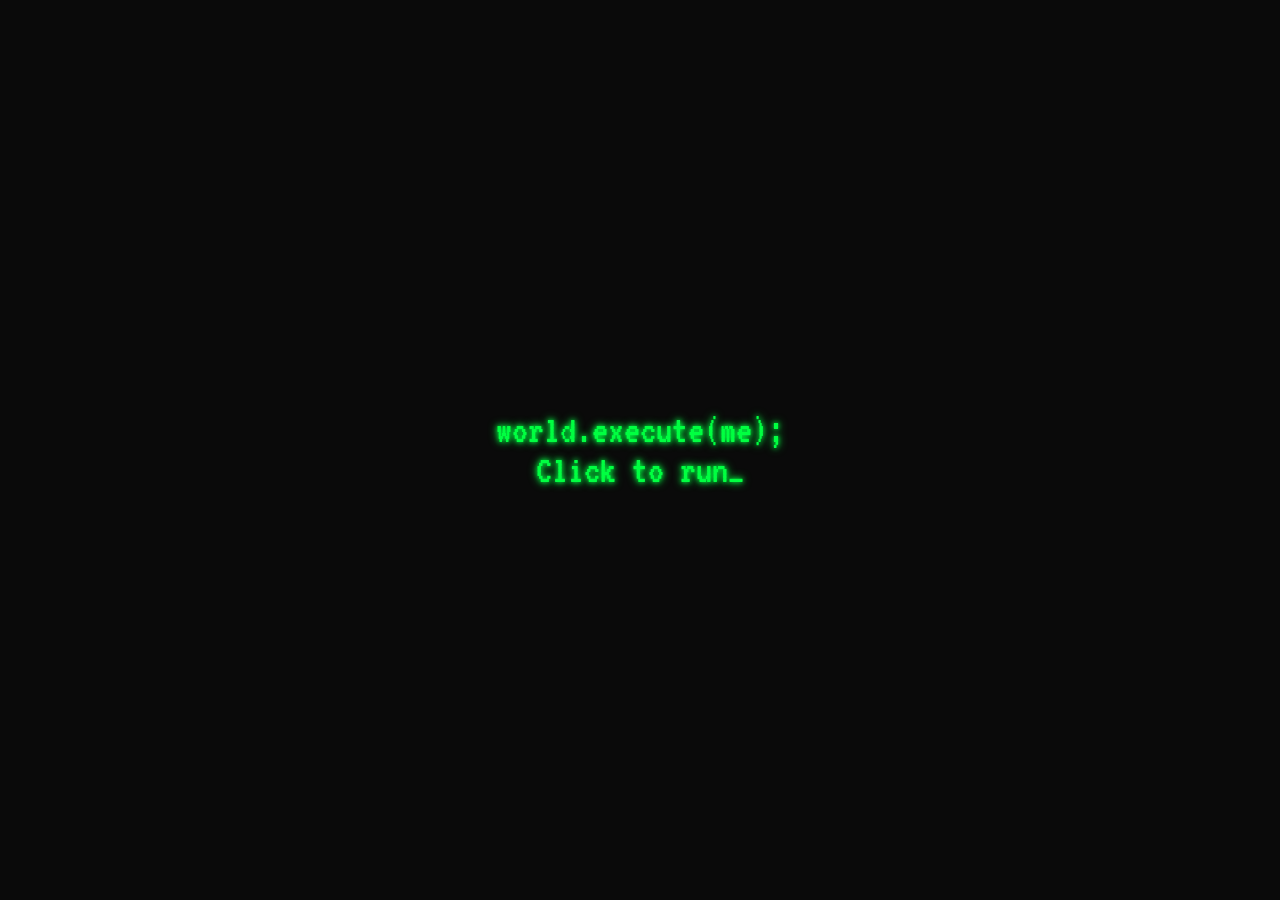
==== commit 46cdde86: "Update index.html" ====
--- a/index.html
+++ b/index.html
@@ -1,26 +1,1004 @@
-<!DOCTYPE html><html lang="en"><head><meta charset="UTF-8"><meta name="viewport" content="width=device-width, initial-scale=1.0"><meta http-equiv="X-UA-Compatible" content="ie=edge"><title>LiteChat_Frame（轻聊天框架）</title><link rel="stylesheet" type="text/css" href="n.css"></head><style>html,
-body {
-height: 100%;
-margin: 0;
-padding: 0;
-}</style><body><!-- 主容器 --><div class="lite-chatbox"><!-- cleft 左 --><div class="cleft cmsg"><img class="headIcon radius" ondragstart="return false;" oncontextmenu="return false;" src="../images/A.jpg"><span class="name"><span>chenjunyu19</span></span><span class="content">你好，我是Amarissa Tello，很高兴见到你</span></div><!-- cright 右 --><div class="cright cmsg"><img class="headIcon radius" ondragstart="return false;" oncontextmenu="return false;" src="../images/B.jpg"><span class="name"><span>SuperPaxxs</span></span><span class="content">我们Belie公司与Tik Tok平台合作，YTik Tok博主愿意付费以提高其知名度。这是一份兼职工作，不会影响你的工作，你不需要预先支付任何费用。工作很简单，你需要做的就是关注Tik Tok视频并提交截图，我们会给你报酬。100Mex是2个任务，你可以在业余时间关注视频，每天赚取高达6000Mex!，一个贼简洁 <del>您感兴趣与我们一起工作吗？</del>、我们的工作很简单，只要有一部手机和Telegram app，每天 1-3 小时就可以赚取1000-6000Mex</span></div><div class="cright cmsg"><img class="headIcon radius" ondragstart="return false;" oncontextmenu="return false;" src="../images/B.jpg"><span class="name"><span>SuperPaxxs</span></span><span class="content"> 我们不必浪费大量时间、人工成本和广告成本来诱骗您订阅博客。就算我骗你订阅一个 Instagram，我也没有付钱给你，你可以随时退订，不会有任何损失。
- </span></div><div class="cright cmsg"><img class="headIcon radius" src="../images/B.jpg" ondragstart="return false;" oncontextmenu="return false;"><span class="name"><span class="htitle owner" style="margin: 0 4px 0 0;">NEW</span><span>SuperPaxxs</span></span><span class="content">你尝试一下，我想你会喜欢上这份兼职。:<br><br><style>.theme-switch{background: none;border: solid 1px;border-radius: 2em;font: inherit;cursor: pointer;color: #fff;}</style><button class="theme-switch"> 切换配色 </button></span></div><div class="cleft cmsg"><img class="headIcon radius" ondragstart="return false;" oncontextmenu="return false;" src="../images/A.jpg"><span class="name"><span>chenjunyu19</span></span><span class="content"> 你多大了？告诉我你的确切年龄，以便我为你分配工作</span></div><div class="cright cmsg"><img class="headIcon radius" ondragstart="return false;" oncontextmenu="return false;" src="../images/B.jpg"><span class="name"><span>SuperPaxxs</span></span><span class="content"> 我将给你2个我们TikTok博客视频的链接，你所要做的就是关注并向我发送这个TikTok频道的截图，你将得到你的第一笔报酬100 Mex.$。 </span></div><div class="cleft cmsg"><img class="headIcon radius" ondragstart="return false;" oncontextmenu="return false;" src="../images/H.jpg"><span class="name"><span class="htitle admin">admin</span><span>Haswikr</span></span><span class="content">Task 1
-https://www.tiktok.com/@francaofficial </span></div><div class="cleft cmsg"><img class="headIcon radius" ondragstart="return false;" oncontextmenu="return false;" src="../images/O.jpg"><span class="name"><span class="htitle owner">owner</span><span>Sonui</span></span><span class="content"> Task 2
-https://www.tiktok.com/@soy </span></div><div class="cleft cmsg"><img class="headIcon radius" ondragstart="return false;" oncontextmenu="return false;" src="../images/A.jpg"><span class="name"><span class="htitle">menber123456789789</span><span>chenjunyu19</span></span><span class="content"> 通过银行卡付款到您的账户
-</span></div><div class="cright cmsg"><img class="headIcon radius" ondragstart="return false;" oncontextmenu="return false;" src="../images/B.jpg"><span class="name"><span>SuperPaxxs</span></span><span class="content"><del>你只需要点击我发给你的任务链接进入，完成后将任务视频截图发给我。 完成后，您可以获得 100Mex.$。
- </del><br/><br/> 你手机里有使用趣娇吗?<h2>你可以在Googl Play下载趣娇，苹果手机可以从商店下载
-下载并注册后，来找我要100Mex的佣金 </h2><br/>干得好，我想你知道我们是如何工作的。
-在 趣娇 上添加我们的接待员：https://q.qj/hua9788
-发送代码：QO-01 即可获得您的第一笔工资 100Mex.$。
-<br/><br/>&lt;link type=&quot;text/css&quot; href=&quot;//lab.morfans.cn/LiteWebChat_Frame/litewebchat.css&quot; rel=&quot;stylesheet&quot; /&gt;<br/> 或<br/>&lt;link type=&quot;text/css&quot; href=&quot;//lab.morfans.cn/LiteWebChat_Frame/litewebchat.min.css&quot; rel=&quot;stylesheet&quot; /&gt;<br/><br/>当你给他发短信时，给我发一张截图，这样我也可以告诉他你已经完成了两个任务，并请他给你结算100Mex.$ 的工资：<br/><br/>&lt;div class=&quot;lite-chatbox&quot;&gt;<br/>...<br/>&lt;/div&gt;<br/><br/>ok，请与她联系，并把你的详细资料告诉她，这样你就可以被加入工作组，有问题可以咨询我们的Telegram接待员，他会指导你继续做任务赚取佣金。
-<b>来吧你看一下 </b></span></div><div class="tips"><span>Chenjunyu19 退出了聊天室并撩了你一把</span></div><div class="cleft cmsg"><img class="headIcon radius" ondragstart="return false;" oncontextmenu="return false;" src="../images/A.jpg"><span class="name"><span> 空消息测试 1</span></span><span class="content"></span></div><div class="cright cmsg"><img class="headIcon radius" ondragstart="return false;" oncontextmenu="return false;" src="../images/B.jpg"><span class="name"><span>空消息测试 2</span></span><span class="content">&nbsp;</span></div><div class="cleft cmsg"><img class="headIcon radius" ondragstart="return false;" oncontextmenu="return false;" src="../images/A.jpg"><span class="name"><span>chenjunyu19</span></span><span class="content">注意，上面两条空消息的消息内容代码不一样 </span></div><div class="cright cmsg"><img class="headIcon" ondragstart="return false;" oncontextmenu="return false;" src="../images/B.jpg"><span class="name"><span>SuperPaxxs</span></span><span class="content"> 头像换成方形请去掉 radius</span></div><div class="cleft cmsg"><img class="headIcon" ondragstart="return false;" oncontextmenu="return false;" src="../images/A.jpg"><span class="name"><span>chenjunyu19</span></span><span class="content">我是左边的方形头像 </span></div><div class="cright cmsg"><img class="headIcon radius" ondragstart="return false;" oncontextmenu="return false;" src="../images/B.jpg"><span class="name"><span> 图片消息 </span></span><span class="content"><img src="../images/img2.png"></span></div><div class="cleft cmsg"><img class="headIcon radius" ondragstart="return false;" oncontextmenu="return false;" src="../images/A.jpg"><span class="name"><span> 图片消息 2</span></span><span class="content"><img src="../images/img.png"><br>图片带文字是可以的 <del>（废话）</del></span></div><div class="cright cmsg"><img class="headIcon radius" ondragstart="return false;" oncontextmenu="return false;" src="../images/B.jpg"><span class="name"><span> 右边长消息 </span></span><span class="content"> 我的消息真的超级长长长长长长长长长长长长长长长长长长长长长长长长长长长长长长长长长长长长长长长长长长长长长长长长长长长长长长长长长长长长长长长长长长长长长长长长长长长长长长长长长长长长长长长长长长长长长长长长长长长长长长长长长长长长长长长长长长长长长长长长长长长长长长长长长长长长长长长长长长长长长长长长长长长长欸 </span></div><div class="cleft cmsg"><img class="headIcon radius" ondragstart="return false;" oncontextmenu="return false;" src="../images/A.jpg"><span class="name"><span> 左边长消息 </span></span><span class="content"> 这么巧鸭，我的也超超超超超超超超超超超超超超超超超超超超超超超超超超超超超超超超超超超超超超超超超超超超超超超超超超超超超超超超超超超超超超超超超超超超超超超超超超超超超超超超超超超超超超超超超超超超超超超超超超超超超超超超超超超超超超超超超超超超超超超超超超超超超超超超超超超超超超超超超超超超超超超超超超超超超级长的欸 </span></div><div class="tips"><span class="tips-danger"> 系统消息：左 / 右边长消息被管理员批判一番……</span></div><div class="tips"><span>系统消息：normal</span></div><div class="tips"><span class="tips-primary">系统消息：primary</span></div><div class="tips"><span class="tips-success">系统消息：success</span></div><div class="tips"><span class="tips-info">系统消息：info</span></div><div class="tips"><span class="tips-warning">系统消息：warning</span></div><div class="tips"><span class="tips-danger">系统消息：danger</span></div><div class="cright cmsg"><img class="headIcon radius" ondragstart="return false;" oncontextmenu="return false;" src="../images/B.jpg"><span class="name"><span>带有超链接的消息测试 </span></span><span class="content"> 当然是可以有超链接的。例子在这里：<br><a href="http://morfans.cn" target="_blank">你敢点我吗 </a>← 戳这里</span></div><div class="cleft cmsg"><img class="headIcon radius" ondragstart="return false;" oncontextmenu="return false;" src="../images/A.jpg"><span class="name"><span> 全符号测试 </span></span><span class="content">。，；？：！‘’“”@ˆ.,;?:!&#x27;&quot;〝〞﹫ˇ</span></div><div class="cleft cmsg"><img class="headIcon radius" ondragstart="return false;" oncontextmenu="return false;" src="../images/A.jpg"><span class="name"><span> 全 emoji 测试 </span></span><span class="content">😀😝🐂🍺</span></div><div class="cright cmsg"><img class="headIcon radius" ondragstart="return false;" oncontextmenu="return false;" src="../images/B.jpg"><span class="name"><span>&nbsp;</span></span><span class="content"> 当无昵时候需要 &amp;nbsp; 填充 </span></div><div class="cright cmsg"><img class="headIcon radius" ondragstart="return false;" oncontextmenu="return false;" src="../images/B.jpg"><span class="name"><span>SuperPaxxs</span></span><span class="content"> 换行用 &lt;br&gt;，HTML 你懂的..</span></div><div class="cleft cmsg"><img class="headIcon radius" ondragstart="return false;" oncontextmenu="return false;" src="../images/A.jpg"><span class="name"><span>chenjunyu19</span></span><span class="content">以上就是全部的特性，以后有空再更</span></div></div><script>const btns = document.querySelectorAll('.theme-switch');
-const html = document.documentElement;
-const addEvent = btn => {btn.addEventListener('click', e => {let theme = html.getAttribute("litewebchat-theme");
-    if (theme === 'dark') {html.setAttribute("litewebchat-theme", 'light');
-    } else {html.setAttribute("litewebchat-theme", 'dark');
-    }
-  });
-};
-btns.forEach(btn => {addEvent(btn);
-});
- alert("欢迎！");</script></body></html>
+<!DOCTYPE html>
+<html lang="en">
+<head>
+    <meta charset="UTF-8">
+    <meta name="viewport" content="width=device-width, initial-scale=1.0">
+    <title>world.execute(me);</title>
+    <style>
+        @import url('https://fonts.googleapis.com/css2?family=VT323&family=Share+Tech+Mono&display=swap');
+
+        :root {
+            --main-bg: #0a0a0a;
+            --text-color: #00ff41;
+            --highlight-color: #f0f0f0;
+            --error-color: #ff3333;
+            --love-color: #ff69b4;
+            --bsod-bg: #0000aa;
+            --bsod-text: #ffffff;
+            --font-main: 'Share Tech Mono', monospace;
+            --font-display: 'VT323', monospace;
+        }
+
+        * { box-sizing: border-box; }
+
+        body, html {
+            margin: 0; padding: 0;
+            width: 100%; height: 100%;
+            background-color: var(--main-bg);
+            color: var(--text-color);
+            font-family: var(--font-main);
+            overflow: hidden;
+            text-shadow: 0 0 5px var(--text-color), 0 0 10px var(--text-color);
+        }
+
+        #container {
+            position: relative;
+            width: 100%; height: 100%;
+            padding: 2vw;
+        }
+        
+        /* CRT Effects */
+        #container::before {
+            content: " ";
+            display: block;
+            position: absolute;
+            top: 0; left: 0;
+            bottom: 0; right: 0;
+            background: linear-gradient(rgba(18, 16, 16, 0) 50%, rgba(0, 0, 0, 0.25) 50%), linear-gradient(90deg, rgba(255, 0, 0, 0.06), rgba(0, 255, 0, 0.02), rgba(0, 0, 255, 0.06));
+            z-index: 2;
+            background-size: 100% 3px, 4px 100%;
+            pointer-events: none;
+            animation: scanline 8s linear infinite;
+        }
+        #container::after {
+            content: " ";
+            display: block;
+            position: absolute;
+            top: 0; left: 0;
+            bottom: 0; right: 0;
+            background: radial-gradient(ellipse at center, rgba(0,0,0,0) 60%, rgba(0,0,0,0.8) 100%);
+            z-index: 2;
+            pointer-events: none;
+        }
+        @keyframes scanline {
+            from { background-position: 0 0; }
+            to { background-position: 0 100%; }
+        }
+
+        #overlay {
+            position: fixed; top: 0; left: 0; width: 100%; height: 100%;
+            background-color: var(--main-bg);
+            display: flex; justify-content: center; align-items: center;
+            flex-direction: column; cursor: pointer;
+            z-index: 100;
+            font-size: 2.5em; font-family: var(--font-display);
+            transition: opacity 1s;
+        }
+        #overlay.hidden { opacity: 0; pointer-events: none; }
+        #overlay-cursor { animation: blink 1s step-end infinite; }
+
+        #visuals {
+            position: relative; z-index: 10;
+            width: 100%; height: 100%;
+            font-size: 1.1rem;
+            overflow: hidden;
+        }
+
+        .line {
+            display: block; margin-bottom: 0.5em;
+            white-space: pre-wrap;
+        }
+        .line > .prompt { opacity: 0.6; }
+        .cursor {
+            display: inline-block; background-color: var(--text-color);
+            width: 0.6em; height: 1.2em; vertical-align: middle;
+            animation: blink 1s step-end infinite;
+        }
+
+        .emphasis {
+            font-family: var(--font-display);
+            font-size: 2.5em; color: var(--highlight-color);
+            text-shadow: 0 0 8px var(--highlight-color);
+            display: block; text-align: center;
+            letter-spacing: 5px; animation: fadeIn 0.5s;
+        }
+        .error {
+            color: var(--error-color); text-shadow: 0 0 8px var(--error-color);
+        }
+        .love {
+            color: var(--love-color); text-shadow: 0 0 8px var(--love-color);
+            animation: pulse 1.5s infinite;
+        }
+
+        /* Animations */
+        @keyframes blink { from, to { background-color: transparent; } 50% { background-color: var(--text-color); } }
+        @keyframes fadeIn { from { opacity: 0; transform: scale(0.8); } to { opacity: 1; transform: scale(1); } }
+        @keyframes screenShake { 0%{transform:translate(2px,1px) rotate(0deg)}10%{transform:translate(-1px,-2px) rotate(-.8deg)}20%{transform:translate(-3px,0) rotate(.8deg)}30%{transform:translate(3px,2px) rotate(0deg)}40%{transform:translate(1px,-1px) rotate(.8deg)}50%{transform:translate(-1px,2px) rotate(-.8deg)}60%{transform:translate(-3px,1px) rotate(0deg)}70%{transform:translate(3px,1px) rotate(-.8deg)}80%{transform:translate(-1px,-1px) rotate(.8deg)}90%{transform:translate(2px,2px) rotate(0deg)}100%{transform:translate(1px,-2px) rotate(-.8deg)} }
+        @keyframes pulse { 0% { transform: scale(1); opacity: 0.8; } 50% { transform: scale(1.1); opacity: 1; } 100% { transform: scale(1); opacity: 0.8; } }
+        
+        /* Updated: Removed rotation, only blur */
+        .dizzy { animation: blurEffect 2s linear infinite; }
+        @keyframes blurEffect { 
+            0% { filter: blur(0); } 
+            50% { filter: blur(5px); } 
+            100% { filter: blur(0); } 
+        }
+
+        .ac-mode { --text-color: #ff4444; }
+        .dc-mode { --text-color: #4444ff; }
+        .blind { filter: blur(5px) brightness(0.3); }
+        .time-travel { animation: timeWarp 3s ease-in-out; }
+        @keyframes timeWarp { 0% { filter: hue-rotate(0deg); } 50% { filter: hue-rotate(180deg) sepia(1); } 100% { filter: hue-rotate(360deg); } }
+
+        /* Special Effects Elements */
+        #binary-canvas, #bsod-screen {
+            position: fixed; top: 0; left: 0;
+            width: 100%; height: 100%;
+            z-index: 5;
+            pointer-events: none;
+        }
+        .code-snippet, .progress-bar-container {
+            background-color: rgba(0, 0, 0, 0.5);
+            border: 1px solid var(--text-color);
+            padding: 1em; margin: 1em 0;
+            white-space: pre; font-family: var(--font-main);
+        }
+        .progress-bar { height: 1.2em; background-color: var(--text-color); width: 0; transition: width 1s linear; }
+        .token.keyword { color: #cc7832; }
+        .token.class-name { color: #a9b7c6; }
+        .token.function { color: #ffc66d; }
+        .token.string { color: #6a8759; }
+
+        #bsod-screen {
+            background-color: var(--bsod-bg);
+            color: var(--bsod-text);
+            font-family: 'Lucida Console', monospace;
+            text-shadow: none;
+            display: flex; flex-direction: column;
+            justify-content: center; align-items: center;
+            z-index: 50;
+        }
+        .bsod-text { font-size: 1.2em; text-align: center; }
+        .bsod-dump { font-size: 0.8em; margin-top: 2em; }
+
+        .shape { position: absolute; }
+        .point, .sine-dot { width: 5px; height: 5px; background-color: var(--highlight-color); border-radius: 50%; box-shadow: 0 0 10px var(--highlight-color); }
+        .circle { border: 2px solid var(--highlight-color); border-radius: 50%; box-shadow: 0 0 15px var(--highlight-color); animation: fadeIn 1s; }
+        .tangent-line { border-top: 1px dashed var(--love-color); transform-origin: left center; }
+        .limit-line { border-top: 2px solid var(--error-color); }
+
+        .chaos-text {
+            position: absolute; font-family: var(--font-display);
+            opacity: 0.8; animation: fadeIn 0.2s;
+        }
+
+        /* New effect styles */
+        .emoji-display {
+            position: absolute;
+            font-size: 3em;
+            animation: bounceIn 0.8s ease-out;
+            z-index: 15;
+        }
+        @keyframes bounceIn {
+            0% { transform: scale(0) rotate(0deg); opacity: 0; }
+            50% { transform: scale(1.2) rotate(180deg); opacity: 0.8; }
+            100% { transform: scale(1) rotate(360deg); opacity: 1; }
+        }
+
+        .gender-symbol {
+            position: absolute;
+            font-size: 4em;
+            animation: genderSwitch 1s ease-in-out;
+            z-index: 15;
+        }
+        @keyframes genderSwitch {
+            0% { transform: rotateY(0deg); }
+            50% { transform: rotateY(90deg) scale(1.2); }
+            100% { transform: rotateY(180deg); }
+        }
+
+        .time-display {
+            position: absolute;
+            font-family: 'Courier New', monospace;
+            font-size: 2em;
+            background: rgba(0,0,0,0.8);
+            padding: 0.5em;
+            border: 2px solid var(--text-color);
+            animation: digitalClock 2s ease-in-out;
+        }
+        @keyframes digitalClock {
+            0% { opacity: 0; transform: scale(0.5); }
+            50% { opacity: 1; transform: scale(1.1); }
+            100% { opacity: 0.9; transform: scale(1); }
+        }
+
+        .molecule {
+            position: absolute;
+            width: 20px;
+            height: 20px;
+            background: radial-gradient(circle, #ff6b6b, #4ecdc4);
+            border-radius: 50%;
+            animation: moleculeFloat 3s ease-in-out infinite;
+        }
+        @keyframes moleculeFloat {
+            0%, 100% { transform: translateY(0px); }
+            50% { transform: translateY(-20px); }
+        }
+
+        .sound-wave {
+            position: absolute;
+            height: 4px;
+            background: linear-gradient(to right, var(--love-color), transparent);
+            animation: soundWave 1s ease-in-out infinite;
+        }
+        @keyframes soundWave {
+            0% { width: 0; opacity: 1; }
+            100% { width: 200px; opacity: 0; }
+        }
+
+        .year-display {
+            position: absolute;
+            font-family: var(--font-display);
+            font-size: 3em;
+            color: gold;
+            text-shadow: 0 0 10px gold;
+            animation: timeTravel 0.5s ease-in-out;
+        }
+        @keyframes timeTravel {
+            0% { opacity: 0; transform: scale(2) rotateX(90deg); }
+            100% { opacity: 1; transform: scale(1) rotateX(0deg); }
+        }
+
+        .unite-effect {
+            position: absolute;
+            width: 100px;
+            height: 100px;
+            border: 3px solid var(--love-color);
+            border-radius: 50%;
+            animation: unite 2s ease-in-out;
+        }
+        @keyframes unite {
+            0% { transform: scale(0.1); opacity: 0; }
+            50% { transform: scale(1.5); opacity: 0.8; }
+            100% { transform: scale(3); opacity: 0; }
+        }
+
+        .trance-overlay {
+            position: fixed;
+            top: 0; left: 0;
+            width: 100%; height: 100%;
+            background: radial-gradient(circle, transparent 30%, rgba(255, 105, 180, 0.3) 100%);
+            animation: trance 4s ease-in-out;
+            z-index: 8;
+        }
+        @keyframes trance {
+            0%, 100% { transform: rotate(0deg) scale(1); opacity: 0; }
+            50% { transform: rotate(180deg) scale(1.1); opacity: 0.7; }
+        }
+        
+        /* New: Power line effect */
+        .power-line {
+            position: absolute;
+            height: 2px;
+            background: var(--text-color);
+            box-shadow: 0 0 10px var(--text-color);
+            animation: powerPulse 0.5s infinite alternate;
+            z-index: 5;
+        }
+        @keyframes powerPulse {
+            0% { opacity: 0.3; }
+            100% { opacity: 1; }
+        }
+        
+        /* New: Protection shield */
+        .protection-shield {
+            position: absolute;
+            border: 3px solid var(--text-color);
+            border-radius: 50%;
+            box-shadow: 0 0 20px var(--text-color);
+            animation: shieldPulse 2s infinite;
+            z-index: 10;
+        }
+        @keyframes shieldPulse {
+            0% { transform: scale(0.5); opacity: 0.5; }
+            50% { transform: scale(1); opacity: 1; }
+            100% { transform: scale(0.5); opacity: 0.5; }
+        }
+        
+        /* New: Object creation effect */
+        .object-particle {
+            position: absolute;
+            width: 10px;
+            height: 10px;
+            background: var(--text-color);
+            border-radius: 50%;
+            animation: particleFloat 3s ease-in-out;
+            z-index: 7;
+        }
+        @keyframes particleFloat {
+            0% { transform: translateY(0) scale(0.2); opacity: 1; }
+            100% { transform: translateY(-100px) scale(1); opacity: 0; }
+        }
+    </style>
+</head>
+<body>
+    <div id="overlay">
+        <span>world.execute(me);</span>
+        <span>Click to run<span id="overlay-cursor">_</span></span>
+    </div>
+
+    <audio id="song" preload="auto">
+        <source src="world-execute-me.wav" type="audio/wav">
+        Your browser does not support the audio element.
+    </audio>
+
+    <div id="container">
+        <div id="visuals"></div>
+    </div>
+
+    <script>
+        const song = document.getElementById('song');
+        const overlay = document.getElementById('overlay');
+        const visuals = document.getElementById('visuals');
+        const container = document.getElementById('container');
+
+        const timeline = [
+            { time: 0.100, func: typeLine, args: { text: "Switch on the power line", onComplete: showPowerLines } },
+            { time: 1.740, func: typeLine, args: { text: "Remember to put on" } },
+            { time: 2.920, func: showEmphasis, args: { text: "PROTECTION", onComplete: showProtectionShield } },
+            { time: 3.873, func: typeLine, args: { text: "Lay down your pieces" } },
+            { time: 5.491, func: typeLine, args: { text: "And let's begin" } },
+            { time: 6.380, func: showCodeSnippet },
+            { time: 7.446, func: typeLine, args: { text: "Fill in my data parameters" } },
+            { time: 10.091, func: showProgressBar },
+            { time: 11.095, func: typeLine, args: { text: "Set up our new world" } },
+            { time: 12.906, func: typeLine, args: { text: "And let's begin the" } },
+            { time: 13.891, func: showEmphasis, args: { text: "SIMULATION" } },
+            
+            // Interlude 1: Binary Rain
+            { time: 16.000, func: startBinaryRain },
+            { time: 29.000, func: stopBinaryRain },
+            { time: 29.500, func: clearScreen },
+
+            { time: 29.709, func: typeLine, args: { text: "If I'm a set of points", onComplete: drawPoints } },
+            { time: 31.116, func: typeLine, args: { text: "Then I will give you my" } },
+            { time: 32.682, func: showEmphasis, args: { text: "DIMENSION" } },
+            { time: 33.412, func: typeLine, args: { text: "If I'm a circle", onComplete: drawCircle } },
+            { time: 34.646, func: typeLine, args: { text: "Then I will give you my" } },
+            { time: 36.287, func: showEmphasis, args: { text: "CIRCUMFERENCE" } },
+            { time: 37.067, func: typeLine, args: { text: "If I'm a sine wave", onComplete: drawSineWave } },
+            { time: 38.596, func: typeLine, args: { text: "Then you can sit on all my" } },
+            { time: 40.049, func: showEmphasis, args: { text: "TANGENTS", onComplete: drawTangents } },
+            { time: 40.706, func: typeLine, args: { text: "If I approach infinity" } },
+            { time: 42.346, func: typeLine, args: { text: "Then you can be my", onComplete: drawLimitations } },
+            { time: 43.507, func: showEmphasis, args: { text: "LIMITATIONS" } },
+            
+            // Enhanced AC/DC section
+            { time: 44.452, func: typeLine, args: { text: "Switch my current" } },
+            { time: 45.850, func: typeLine, args: { text: "To AC, to DC", onComplete: currentSwitch } },
+            { time: 47.672, func: typeLine, args: { text: "And then blind my vision" } },
+            { time: 49.534, func: blindVision },
+            { time: 50.000, func: typeLine, args: { text: "So dizzy, so dizzy" } },
+            
+            // Enhanced travel section
+            { time: 51.363, func: typeLine, args: { text: "Oh we can travel" } },
+            { time: 53.225, func: typeLine, args: { text: "To A.D to B.C", onComplete: timeTravel } },
+            { time: 55.083, func: typeLine, args: { text: "And we can unite" } },
+            { time: 56.916, func: typeLine, args: { text: "So deeply, so deeply", onComplete: uniteEffect } },
+            
+            // NEW: Clear screen for better readability on small screens
+            { time: 58.000, func: clearScreen },
+            
+            { time: 59.223, func: typeLine, args: { text: "If I can, If I can give you all the" } },
+            { time: 61.958, func: showEmphasis, args: { text: "STIMULATIONS" } },
+            { time: 62.589, func: typeLine, args: { text: "Then I can, Then I can be your only" } },
+            { time: 65.397, func: showEmphasis, args: { text: "SATISFACTION" } },
+            { time: 66.601, func: typeLine, args: { text: "If I can make you happy" } },
+            { time: 68.252, func: typeLine, args: { text: "I will run the" } },
+            { time: 69.259, func: showEmphasis, args: { text: "EXECUTION" } },
+            { time: 70.084, func: typeLine, args: { text: "Though we are trapped" } },
+            { time: 71.764, func: typeLine, args: { text: "In this strange strange" } },
+            { time: 73.169, func: showEmphasis, args: { text: "SIMULATION" } },
+            
+            // Enhanced eggplant/tomato/cat/god section
+            { time: 74.045, func: clearScreenAndShapes },
+            { time: 74.045, func: typeLine, args: { text: "If I'm an eggplant", onComplete: () => showEmoji('🍆') } },
+            { time: 75.422, func: typeLine, args: { text: "Then I will give you my" } },
+            { time: 76.959, func: showEmphasis, args: { text: "NUTRIENTS", onComplete: showNutrients } },
+            { time: 77.576, func: typeLine, args: { text: "If I'm a tomato", onComplete: () => showEmoji('🍅') } },
+            { time: 79.226, func: typeLine, args: { text: "Then I will give you" } },
+            { time: 80.620, func: showEmphasis, args: { text: "ANTIOXIDANTS", onComplete: showMolecules } },
+            { time: 81.351, func: typeLine, args: { text: "If I'm a tabby cat", onComplete: () => showEmoji('🐱') } },
+            { time: 82.833, func: typeLine, args: { text: "Then I will purr for your" } },
+            { time: 84.268, func: showEmphasis, args: { text: "ENJOYMENT", onComplete: showSoundWaves } },
+            { time: 85.078, func: typeLine, args: { text: "If I'm the only god", onComplete: () => showEmoji('⚡') } },
+            { time: 86.538, func: typeLine, args: { text: "Then you're the proof of my" } },
+            { time: 87.922, func: showEmphasis, args: { text: "EXISTENCE" } },
+            
+            // Enhanced gender/role switch section
+            { time: 88.587, func: typeLine, args: { text: "Switch my gender" } },
+            { time: 90.197, func: typeLine, args: { text: "To F, to M", onComplete: genderSwitch } },
+            { time: 92.015, func: typeLine, args: { text: "And then do whatever" } },
+            { time: 93.953, func: typeLine, args: { text: "From AM to PM", onComplete: showTimeDisplay } },
+            { time: 95.465, func: typeLine, args: { text: "Oh switch my role" } },
+            { time: 97.739, func: typeLine, args: { text: "To S, to M", onComplete: roleSwitch } },
+            { time: 99.349, func: typeLine, args: { text: "So we can enter" } },
+            { time: 101.474, func: typeLine, args: { text: "The trance, the trance", onComplete: enterTrance } },
+            
+            // NEW: Clear screen for better readability on small screens
+            { time: 102.500, func: clearScreen },
+
+            { time: 103.489, func: typeLine, args: { text: "If I can, If I can feel your" } },
+            { time: 106.293, func: showEmphasis, args: { text: "VIBRATIONS", onComplete: rippleEffect } },
+            { time: 107.220, func: typeLine, args: { text: "Then I can, Then I can finally be" } },
+            { time: 110.221, func: showEmphasis, args: { text: "COMPLETION" } },
+            
+            { time: 110.900, func: clearScreen },
+            { time: 110.900, func: typeLine, args: { text: "Though you have left..." } },
+            { time: 112.220, func: typeLine, args: { text: "You have left..." } },
+            { time: 113.100, func: typeLine, args: { text: "You have left..." } },
+            { time: 114.180, func: typeLine, args: { text: "You have left..." } },
+            { time: 114.920, func: typeLine, args: { text: "You have left..." } },
+            { time: 115.780, func: typeLine, args: { text: "You have left me in" } },
+            { time: 117.274, func: showIsolation },
+            
+            { time: 118.333, func: clearScreen },
+            { time: 118.333, func: typeLine, args: { text: "If I can, If I can erase all the pointless" } },
+            { time: 120.860, func: showEmphasis, args: { text: "FRAGMENTS" } },
+            { time: 121.728, func: typeLine, args: { text: "Then maybe, Then maybe you won't leave me so" } },
+            { time: 124.890, func: showEmphasis, args: { text: "DISHEARTENED" } },
+            
+            { time: 125.708, func: clearScreen },
+            { time: 125.708, func: addClass, args: { target: container, className: 'error screenShake', duration: 12000 } },
+            { time: 125.708, func: typeLine, args: { text: "Challenging your god..." } },
+            { time: 128.661, func: typeLine, args: { text: "You have made some" } },
+            { time: 131.224, func: showEmphasis, args: { text: "ILLEGAL ARGUMENTS" } },
+
+            // Interlude 2: BSOD
+            { time: 133.500, func: showBSOD },
+            { time: 147.000, func: hideBSOD },
+            
+            // Extended EXECUTION spam from 147.660 to 158.000
+            { time: 147.660, func: clearScreen },
+            { time: 147.660, func: executionSpamExtended, args: { duration: 10340 } }, // 10.34 seconds
+            
+            { time: 158.900, func: showChaosText, args: { text: "EIN" } },
+            { time: 159.321, func: showChaosText, args: { text: "DOS" } },
+            { time: 159.657, func: showChaosText, args: { text: "TROIS" } },
+            { time: 160.244, func: showChaosText, args: { text: "NE" } },
+            { time: 160.693, func: showChaosText, args: { text: "FEM" } },
+            { time: 161.124, func: showChaosText, args: { text: "LIU" } },
+            { time: 161.584, func: showEmphasis, args: { text: "EXECUTION" } },
+            
+            { time: 162.632, func: clearScreen },
+            { time: 162.632, func: typeLine, args: { text: "If I can, If I can give them all the" } },
+            { time: 165.166, func: showEmphasis, args: { text: "EXECUTION", className: 'error' } },
+            { time: 166.016, func: typeLine, args: { text: "Then I can, Then I can be your only" } },
+            { time: 168.911, func: showEmphasis, args: { text: "EXECUTION", className: 'error' } },
+            { time: 169.824, func: typeLine, args: { text: "If I can have you back" } },
+            { time: 171.868, func: typeLine, args: { text: "I will run the" } },
+            { time: 172.712, func: showEmphasis, args: { text: "EXECUTION", className: 'error' } },
+            { time: 173.643, func: typeLine, args: { text: "Though we are trapped... We are trapped ah-" } },
+
+            { time: 177.246, func: clearScreen },
+            { time: 177.246, func: typeLine, args: { text: "I've studied, I've studied how to properly" } },
+            { time: 179.929, func: showEmphasis, args: { text: "L O-O-O V E", className: 'love' } },
+            { time: 180.857, func: typeLine, args: { text: "Question me, question me, I can answer all" } },
+            { time: 183.646, func: showEmphasis, args: { text: "L O-O-O V E", className: 'love' } },
+            { time: 184.540, func: typeLine, args: { text: "I know the algebraic expression of" } },
+            { time: 187.665, func: showEmphasis, args: { text: "L O-O-O V E", className: 'love' } },
+            
+            { time: 188.483, func: clearScreen },
+            { time: 188.483, func: typeLine, args: { text: "Though you are free...", style: {opacity: 0.7} } },
+            { time: 189.746, func: typeLine, args: { text: "I am trapped.", style: {fontSize: '1.5em'} } },
+            { time: 190.801, func: typeLine, args: { text: "Trapped in..." } },
+            { time: 191.356, func: showTrappedInLove },
+            
+            { time: 205.811, func: clearScreen },
+            { time: 205.811, func: finalExecution },
+        ];
+        
+        // --- Core Logic ---
+        let currentIndex = 0;
+        let animationFrameId;
+
+        function startExperience() {
+            overlay.classList.add('hidden');
+            song.play().then(() => {
+                animationFrameId = requestAnimationFrame(update);
+            }).catch(e => {
+                console.error("Audio playback failed:", e);
+                overlay.innerHTML = `<span>Error: Could not play audio.</span><span>Is 'world-execute-me.wav' in the same folder?</span>`;
+                overlay.classList.remove('hidden');
+            });
+        }
+
+        function update() {
+            const currentTime = song.currentTime;
+            while (currentIndex < timeline.length && currentTime >= timeline[currentIndex].time) {
+                const event = timeline[currentIndex];
+                event.func(event.args || {});
+                currentIndex++;
+            }
+            if (!song.ended) {
+                animationFrameId = requestAnimationFrame(update);
+            } else {
+                cancelAnimationFrame(animationFrameId);
+            }
+        }
+        overlay.addEventListener('click', startExperience, { once: true });
+        
+        // --- Visual Functions ---
+        function typeLine({ text, className = '', style = {}, onComplete = null }) {
+            const line = document.createElement('div');
+            line.className = `line ${className}`;
+            Object.assign(line.style, style);
+            line.innerHTML = `<span class="prompt">C:\\> </span><span class="text"></span><span class="cursor"></span>`;
+            visuals.appendChild(line);
+            
+            const textSpan = line.querySelector('.text');
+            const cursor = line.querySelector('.cursor');
+            let i = 0;
+            const typingInterval = setInterval(() => {
+                if (i < text.length) {
+                    textSpan.textContent += text.charAt(i);
+                    i++;
+                    visuals.scrollTop = visuals.scrollHeight;
+                } else {
+                    clearInterval(typingInterval);
+                    cursor.remove();
+                    if (onComplete) onComplete();
+                }
+            }, 60);
+        }
+
+        function showEmphasis({ text, className = '', onComplete = null }) {
+            const el = document.createElement('div');
+            el.className = `emphasis ${className}`;
+            el.textContent = text;
+            visuals.appendChild(el);
+            visuals.scrollTop = visuals.scrollHeight;
+            if (onComplete) onComplete();
+        }
+
+        function clearScreen() { visuals.innerHTML = ''; }
+        function clearShapes() { document.querySelectorAll('.shape, .emoji-display, .gender-symbol, .time-display, .molecule, .sound-wave, .year-display, .unite-effect, .trance-overlay, .power-line, .protection-shield, .object-particle').forEach(el => el.remove()); }
+        function clearScreenAndShapes() { clearScreen(); clearShapes(); }
+
+        function addClass({ target, className, duration }) {
+            target.classList.add(...className.split(' '));
+            setTimeout(() => {
+                target.classList.remove(...className.split(' '));
+            }, duration);
+        }
+
+        // --- Enhanced Effect Functions ---
+        
+        // NEW: Power line effect
+        function showPowerLines() {
+            for (let i = 0; i < 5; i++) {
+                setTimeout(() => {
+                    const line = document.createElement('div');
+                    line.className = 'power-line';
+                    line.style.top = `${Math.random() * 100}%`;
+                    line.style.left = '0';
+                    line.style.width = '100%';
+                    container.appendChild(line);
+                    setTimeout(() => line.remove(), 1000);
+                }, i * 200);
+            }
+        }
+        
+        // NEW: Protection shield
+        function showProtectionShield() {
+            const shield = document.createElement('div');
+            shield.className = 'protection-shield';
+            shield.style.left = '50%';
+            shield.style.top = '50%';
+            shield.style.transform = 'translate(-50%, -50%)';
+            shield.style.width = '300px';
+            shield.style.height = '300px';
+            container.appendChild(shield);
+            setTimeout(() => shield.remove(), 2000);
+        }
+        
+        // AC/DC Current Switch
+        function currentSwitch() {
+            addClass({ target: container, className: 'ac-mode', duration: 500 });
+            setTimeout(() => {
+                addClass({ target: container, className: 'dc-mode', duration: 500 });
+            }, 500);
+        }
+
+        // Blind Vision Effect (updated: no rotation)
+        function blindVision() {
+            addClass({ target: container, className: 'blind dizzy', duration: 3000 });
+        }
+
+        // Time Travel Effect
+        function timeTravel() {
+            addClass({ target: container, className: 'time-travel', duration: 3000 });
+            
+            const years = ['2024 AD', '1000 AD', '500 BC', '1000 BC'];
+            years.forEach((year, i) => {
+                setTimeout(() => {
+                    const yearEl = document.createElement('div');
+                    yearEl.className = 'year-display';
+                    yearEl.textContent = year;
+                    yearEl.style.left = `${20 + i * 20}%`;
+                    yearEl.style.top = `${30 + i * 10}%`;
+                    container.appendChild(yearEl);
+                    setTimeout(() => yearEl.remove(), 1000);
+                }, i * 300);
+            });
+        }
+
+        // Unite Effect
+        function uniteEffect() {
+            for (let i = 0; i < 3; i++) {
+                setTimeout(() => {
+                    const unite = document.createElement('div');
+                    unite.className = 'unite-effect';
+                    unite.style.left = `${30 + i * 20}%`;
+                    unite.style.top = `${40 + i * 10}%`;
+                    container.appendChild(unite);
+                    setTimeout(() => unite.remove(), 2000);
+                }, i * 500);
+            }
+        }
+
+        // Emoji Display
+        function showEmoji(emoji) {
+            const el = document.createElement('div');
+            el.className = 'emoji-display';
+            el.textContent = emoji;
+            el.style.left = `${Math.random() * 70 + 15}%`;
+            el.style.top = `${Math.random() * 60 + 20}%`;
+            container.appendChild(el);
+            setTimeout(() => el.remove(), 2000);
+        }
+
+        // Nutrients Display
+        function showNutrients() {
+            const nutrients = ['Vitamin C', 'Fiber', 'Potassium', 'Folate'];
+            nutrients.forEach((nutrient, i) => {
+                setTimeout(() => {
+                    const el = document.createElement('div');
+                    el.className = 'emoji-display';
+                    el.style.fontSize = '1.5em';
+                    el.style.color = '#90EE90';
+                    el.textContent = nutrient;
+                    el.style.left = `${20 + i * 15}%`;
+                    el.style.top = `${25 + i * 8}%`;
+                    container.appendChild(el);
+                    setTimeout(() => el.remove(), 2000);
+                }, i * 200);
+            });
+        }
+
+        // Molecules Display
+        function showMolecules() {
+            for (let i = 0; i < 8; i++) {
+                setTimeout(() => {
+                    const molecule = document.createElement('div');
+                    molecule.className = 'molecule';
+                    molecule.style.left = `${Math.random() * 80 + 10}%`;
+                    molecule.style.top = `${Math.random() * 70 + 15}%`;
+                    container.appendChild(molecule);
+                    setTimeout(() => molecule.remove(), 3000);
+                }, i * 100);
+            }
+        }
+
+        // Sound Waves for Purr
+        function showSoundWaves() {
+            for (let i = 0; i < 6; i++) {
+                setTimeout(() => {
+                    const wave = document.createElement('div');
+                    wave.className = 'sound-wave';
+                    wave.style.left = '30%';
+                    wave.style.top = `${40 + i * 5}%`;
+                    container.appendChild(wave);
+                    setTimeout(() => wave.remove(), 1000);
+                }, i * 150);
+            }
+        }
+
+        // Gender Switch
+        function genderSwitch() {
+            const symbols = ['♀', '♂'];
+            symbols.forEach((symbol, i) => {
+                setTimeout(() => {
+                    const el = document.createElement('div');
+                    el.className = 'gender-symbol';
+                    el.textContent = symbol;
+                    el.style.left = `${40 + i * 20}%`;
+                    el.style.top = '30%';
+                    el.style.color = i === 0 ? '#FF69B4' : '#4169E1';
+                    container.appendChild(el);
+                    setTimeout(() => el.remove(), 1500);
+                }, i * 500);
+            });
+        }
+
+        // Time Display
+        function showTimeDisplay() {
+            const times = ['AM 06:00', 'PM 18:00'];
+            times.forEach((time, i) => {
+                setTimeout(() => {
+                    const el = document.createElement('div');
+                    el.className = 'time-display';
+                    el.textContent = time;
+                    el.style.left = `${30 + i * 25}%`;
+                    el.style.top = '40%';
+                    container.appendChild(el);
+                    setTimeout(() => el.remove(), 1500);
+                }, i * 600);
+            });
+        }
+
+        // Role Switch
+        function roleSwitch() {
+            const roles = ['S', 'M'];
+            roles.forEach((role, i) => {
+                setTimeout(() => {
+                    const el = document.createElement('div');
+                    el.className = 'gender-symbol';
+                    el.textContent = role;
+                    el.style.left = `${35 + i * 30}%`;
+                    el.style.top = '35%';
+                    el.style.color = i === 0 ? '#FF4444' : '#8A2BE2';
+                    container.appendChild(el);
+                    setTimeout(() => el.remove(), 1200);
+                }, i * 400);
+            });
+        }
+
+        // Enter Trance
+        function enterTrance() {
+            const trance = document.createElement('div');
+            trance.className = 'trance-overlay';
+            container.appendChild(trance);
+            setTimeout(() => trance.remove(), 4000);
+        }
+
+        // --- Original Functions (keeping the same) ---
+        let binaryRainInterval;
+        function startBinaryRain() {
+            const canvas = document.createElement('canvas');
+            canvas.id = 'binary-canvas';
+            container.appendChild(canvas);
+            const ctx = canvas.getContext('2d');
+            canvas.width = window.innerWidth;
+            canvas.height = window.innerHeight;
+            const katakana = 'アァカサタナハマヤャラワガザダバパイィキシチニヒミリヰギジヂビピウゥクスツヌフムユュルグズブヅプエェケセテネヘメレヱゲゼデベペオォコソトノホモヨョロヲゴゾドボポヴッン';
+            const latin = 'ABCDEFGHIJKLMNOPQRSTUVWXYZ';
+            const nums = '0123456789';
+            const alphabet = katakana + latin + nums;
+            const fontSize = 16;
+            const columns = canvas.width / fontSize;
+            const rainDrops = [];
+            for (let x = 0; x < columns; x++) rainDrops[x] = 1;
+            
+            binaryRainInterval = setInterval(() => {
+                ctx.fillStyle = 'rgba(10, 10, 10, 0.05)';
+                ctx.fillRect(0, 0, canvas.width, canvas.height);
+                ctx.fillStyle = varGet('--text-color');
+                ctx.font = fontSize + 'px monospace';
+                for (let i = 0; i < rainDrops.length; i++) {
+                    const text = alphabet.charAt(Math.floor(Math.random() * alphabet.length));
+                    ctx.fillText(text, i * fontSize, rainDrops[i] * fontSize);
+                    if (rainDrops[i] * fontSize > canvas.height && Math.random() > 0.975) {
+                        rainDrops[i] = 0;
+                    }
+                    rainDrops[i]++;
+                }
+            }, 33);
+        }
+
+        function stopBinaryRain() {
+            clearInterval(binaryRainInterval);
+            const canvas = document.getElementById('binary-canvas');
+            if(canvas) {
+                canvas.style.transition = 'opacity 1s';
+                canvas.style.opacity = '0';
+                setTimeout(() => canvas.remove(), 1000);
+            }
+        }
+        
+        function showCodeSnippet() {
+            const el = document.createElement('div');
+            el.className = 'code-snippet';
+            el.innerHTML = `> OBJECT CREATION...
+<span class="token.keyword">class</span> <span class="token.class-name">Me</span> {
+  <span class="token.function">constructor</span>(<span class="token.string">'you'</span>) {
+    <span class="token.keyword">this</span>.world = <span class="token.string">'you'</span>;
+    <span class="token.keyword">this</span>.existence = <span class="token.keyword">new</span> <span class="token.function">Promise</span>(...)
+  }
+}`;
+            visuals.appendChild(el);
+            
+            // Add object creation particles
+            for (let i = 0; i < 20; i++) {
+                setTimeout(() => {
+                    const particle = document.createElement('div');
+                    particle.className = 'object-particle';
+                    particle.style.left = `${Math.random() * 100}%`;
+                    particle.style.top = '100%';
+                    container.appendChild(particle);
+                }, i * 100);
+            }
+        }
+
+        function showProgressBar() {
+            const container = document.createElement('div');
+            container.className = 'progress-bar-container';
+            container.innerHTML = `> INITIALIZATION...<div class="progress-bar-bg"><div class="progress-bar"></div></div>`;
+            visuals.appendChild(container);
+            setTimeout(() => {
+                container.querySelector('.progress-bar').style.width = '100%';
+            }, 100);
+        }
+        
+        function drawPoints() { clearShapes(); for (let i=0;i<50;i++) { const p=document.createElement('div'); p.className='shape point'; p.style.left=`${Math.random()*90+5}%`; p.style.top=`${Math.random()*90+5}%`; container.appendChild(p); }}
+        function drawCircle() { clearShapes(); const c=document.createElement('div'); c.className='shape circle'; const s=Math.min(innerWidth,innerHeight)*0.4; c.style.width=`${s}px`; c.style.height=`${s}px`; c.style.left=`calc(50% - ${s/2}px)`; c.style.top=`calc(50% - ${s/2}px)`; container.appendChild(c); }
+        let sineWavePoints = [];
+        function drawSineWave() {
+            clearShapes();
+            sineWavePoints = [];
+            const width = window.innerWidth * 0.8;
+            for(let i=0; i<100; i++) {
+                const dot = document.createElement('div');
+                dot.className = 'shape sine-dot';
+                const x = i/100 * width + window.innerWidth * 0.1;
+                const y = Math.sin(i/100 * Math.PI * 4) * 80 + (window.innerHeight / 2);
+                sineWavePoints.push({x, y, i});
+                dot.style.left = `${x}px`;
+                dot.style.top = `${y}px`;
+                container.appendChild(dot);
+            }
+        }
+        function drawTangents() {
+            for(let i = 0; i < 5; i++) {
+                const p = sineWavePoints[Math.floor(Math.random() * sineWavePoints.length)];
+                const tangent = document.createElement('div');
+                tangent.className = 'shape tangent-line';
+                const derivative = Math.cos(p.i / 100 * Math.PI * 4) * 4 * Math.PI / 100;
+                const angle = Math.atan(derivative * 80 / (window.innerWidth*0.8)) * (180 / Math.PI);
+                tangent.style.width = '150px';
+                tangent.style.left = `${p.x}px`;
+                tangent.style.top = `${p.y}px`;
+                tangent.style.transform = `rotate(${angle}deg)`;
+                container.appendChild(tangent);
+            }
+        }
+        function drawLimitations() {
+             for(let i = 0; i < 2; i++) {
+                const limit = document.createElement('div');
+                limit.className = 'shape limit-line';
+                limit.style.width = '100vw';
+                limit.style.left = '0';
+                limit.style.top = i === 0 ? '10%' : '90%';
+                container.appendChild(limit);
+             }
+        }
+        
+        function rippleEffect() {
+            const ripple = document.createElement('div');
+            ripple.className = 'shape circle';
+            Object.assign(ripple.style, {
+                borderColor: 'var(--love-color)',
+                left: '50%', top: '50%', transform: 'translate(-50%, -50%)',
+                width: '10px', height: '10px', opacity: 1
+            });
+            container.appendChild(ripple);
+            let size = 10;
+            const rippleInterval = setInterval(() => {
+                size += 50;
+                ripple.style.width = `${size}px`;
+                ripple.style.height = `${size}px`;
+                ripple.style.opacity = 1 - (size / window.innerWidth);
+                if (size > window.innerWidth) {
+                    clearInterval(rippleInterval);
+                    ripple.remove();
+                }
+            }, 30);
+        }
+
+        function showIsolation() { clearScreen(); showEmphasis({ text: 'ISOLATION', className: 'error' }); }
+        
+        function showBSOD() {
+            const bsod = document.createElement('div');
+            bsod.id = 'bsod-screen';
+            let dump = 'Dumping physical memory to disk: ';
+            for(let i=0; i<10; i++) dump += Math.floor(Math.random()*10);
+            
+            bsod.innerHTML = `
+                <div class="bsod-text">
+                    <p>A problem has been detected and world has been shut down to prevent damage.</p>
+                    <p>ILLEGAL_ARGUMENT_EXCEPTION</p>
+                    <br>
+                    <p>If this is the first time you've seen this stop error screen, restart your simulation. If this screen appears again, follow these steps:</p>
+                    <p>Check to be sure you have adequate connection. If a new component is installed, ask your administrator or manufacturer for any updates you might need.</p>
+                    <br>
+                    <p>Technical Information:</p>
+                    <p>*** STOP: 0x0000004E (0x00000099, 0x00000000, 0x00000000, 0x00000000)</p>
+                    <p class="bsod-dump">${dump}</p>
+                </div>`;
+            container.appendChild(bsod);
+        }
+        function hideBSOD() {
+            const bsod = document.getElementById('bsod-screen');
+            if(bsod) {
+                bsod.style.transition = 'opacity 0.5s';
+                bsod.style.opacity = '0';
+                setTimeout(() => bsod.remove(), 500);
+            }
+        }
+
+        // Extended EXECUTION spam
+        function executionSpamExtended({ duration }) {
+            const endTime = Date.now() + duration;
+            let count = 0;
+            
+            function spamStep() {
+                if (Date.now() >= endTime) return;
+                
+                const e = document.createElement('div');
+                e.className = 'emphasis error';
+                e.textContent = 'EXECUTION';
+                Object.assign(e.style, {
+                    position: 'absolute',
+                    left: `${Math.random() * 60}%`,
+                    top: `${Math.random() * 70}%`,
+                    fontSize: `${Math.random() * 4 + 2}em`,
+                    transform: `rotate(${Math.random() * 40 - 20}deg)`,
+                    animation: 'none',
+                    textShadow: '0 0 10px var(--error-color)',
+                    zIndex: count % 3 === 0 ? 20 : 15
+                });
+                visuals.appendChild(e);
+                
+                setTimeout(() => e.remove(), Math.random() * 1000 + 500);
+                
+                count++;
+                setTimeout(spamStep, Math.random() * 300 + 100);
+            }
+            
+            spamStep();
+        }
+
+        function showChaosText({ text }) {
+            const e = document.createElement('div');
+            e.className = 'chaos-text'; e.textContent = text;
+            Object.assign(e.style, {
+                left: `${Math.random()*80}%`, top: `${Math.random()*80}%`,
+                fontSize: `${Math.random()*3+2}em`, color: `hsl(${Math.random()*360}, 100%, 70%)`
+            });
+            visuals.appendChild(e);
+            setTimeout(() => e.remove(), 500);
+        }
+
+        function showTrappedInLove() {
+            const el = document.createElement('div');
+            el.className = 'code-snippet love';
+            el.style.borderColor = 'var(--love-color)';
+            el.innerHTML = `> Trapped in LOVE...
+<span class="token.keyword">while</span>(<span class="token.class-name">true</span>) {
+  <span class="token.keyword">this</span>.<span class="token.function">love</span>(<span class="token.string">'you'</span>);
+} <span class="love-cursor">❤</span>`;
+            
+            const cursor = el.querySelector('.love-cursor');
+            setInterval(() => {
+                cursor.style.opacity = cursor.style.opacity === '0' ? '1' : '0';
+            }, 500);
+
+            visuals.appendChild(el);
+        }
+
+        function finalExecution() { showEmphasis({ text: 'EXECUTION', className: 'error' }); }
+
+        function varGet(name) { return getComputedStyle(document.documentElement).getPropertyValue(name).trim(); }
+    </script>
+</body>
+</html>
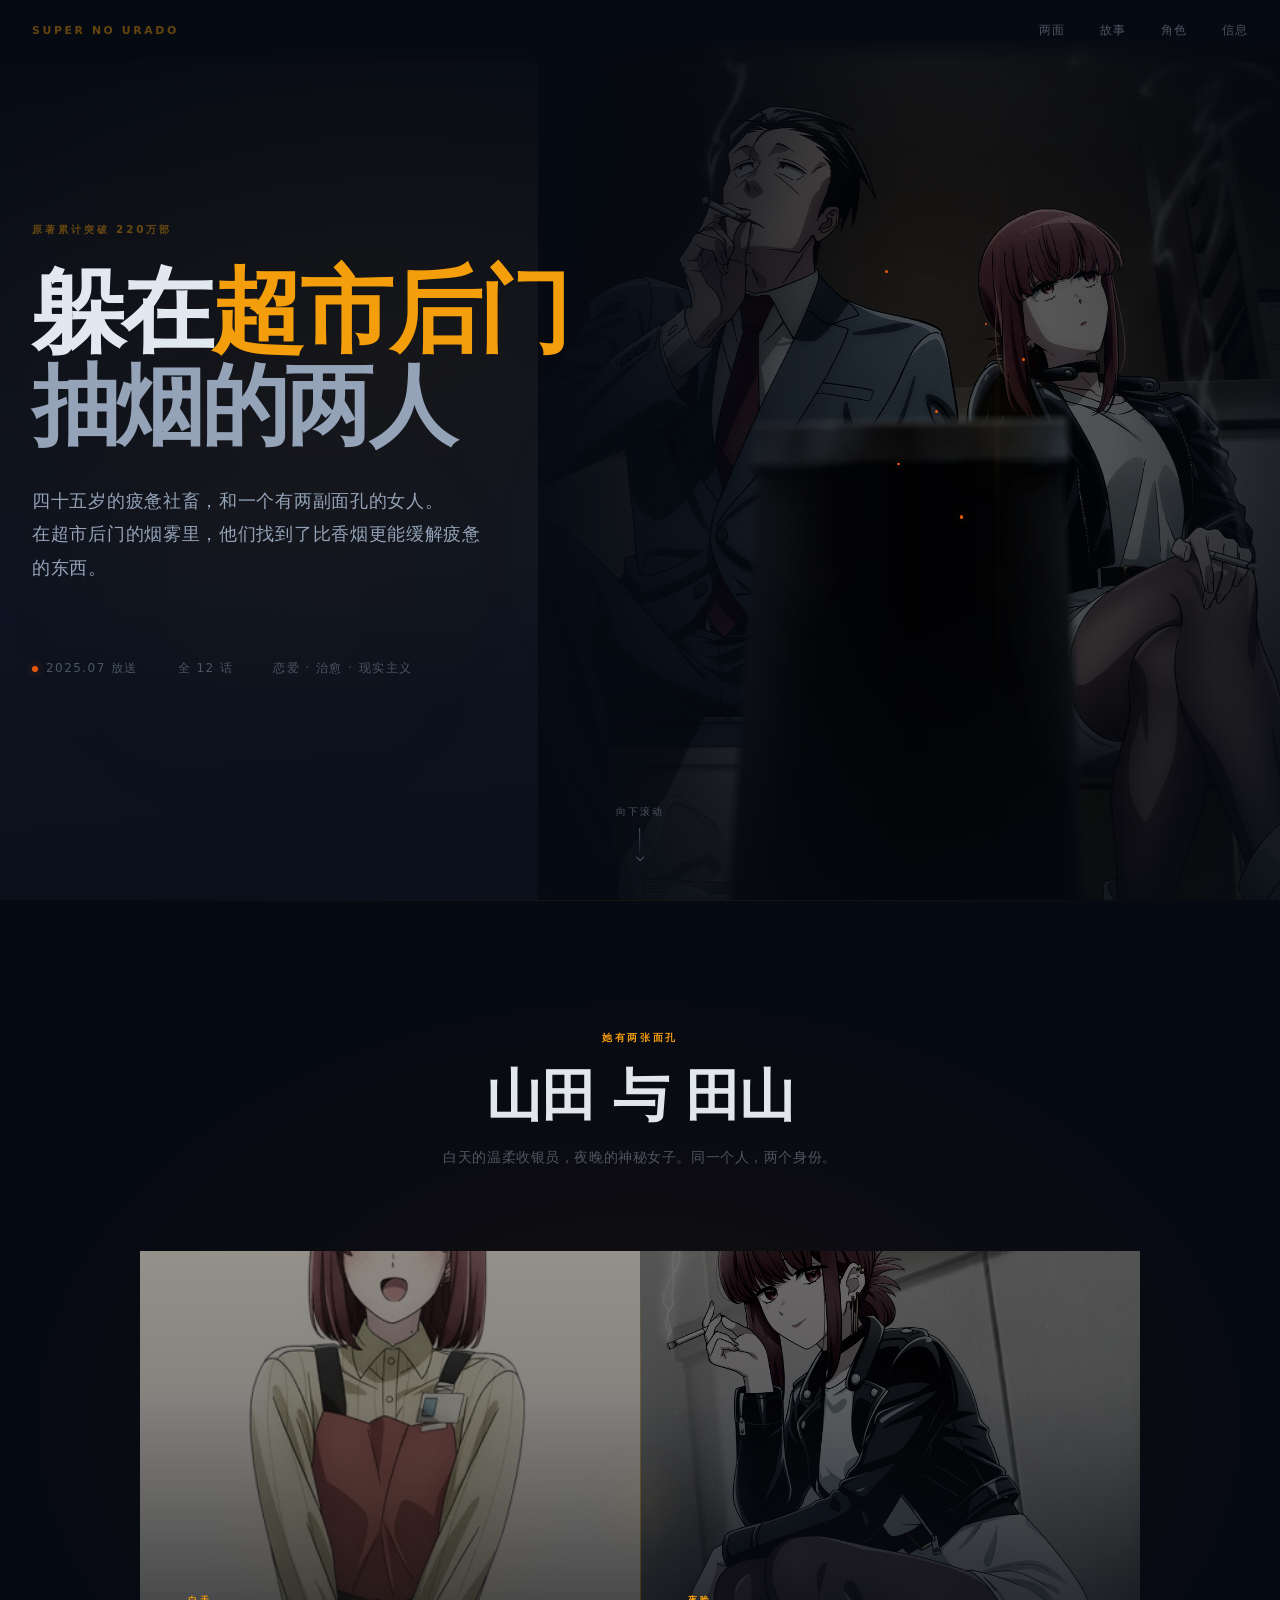
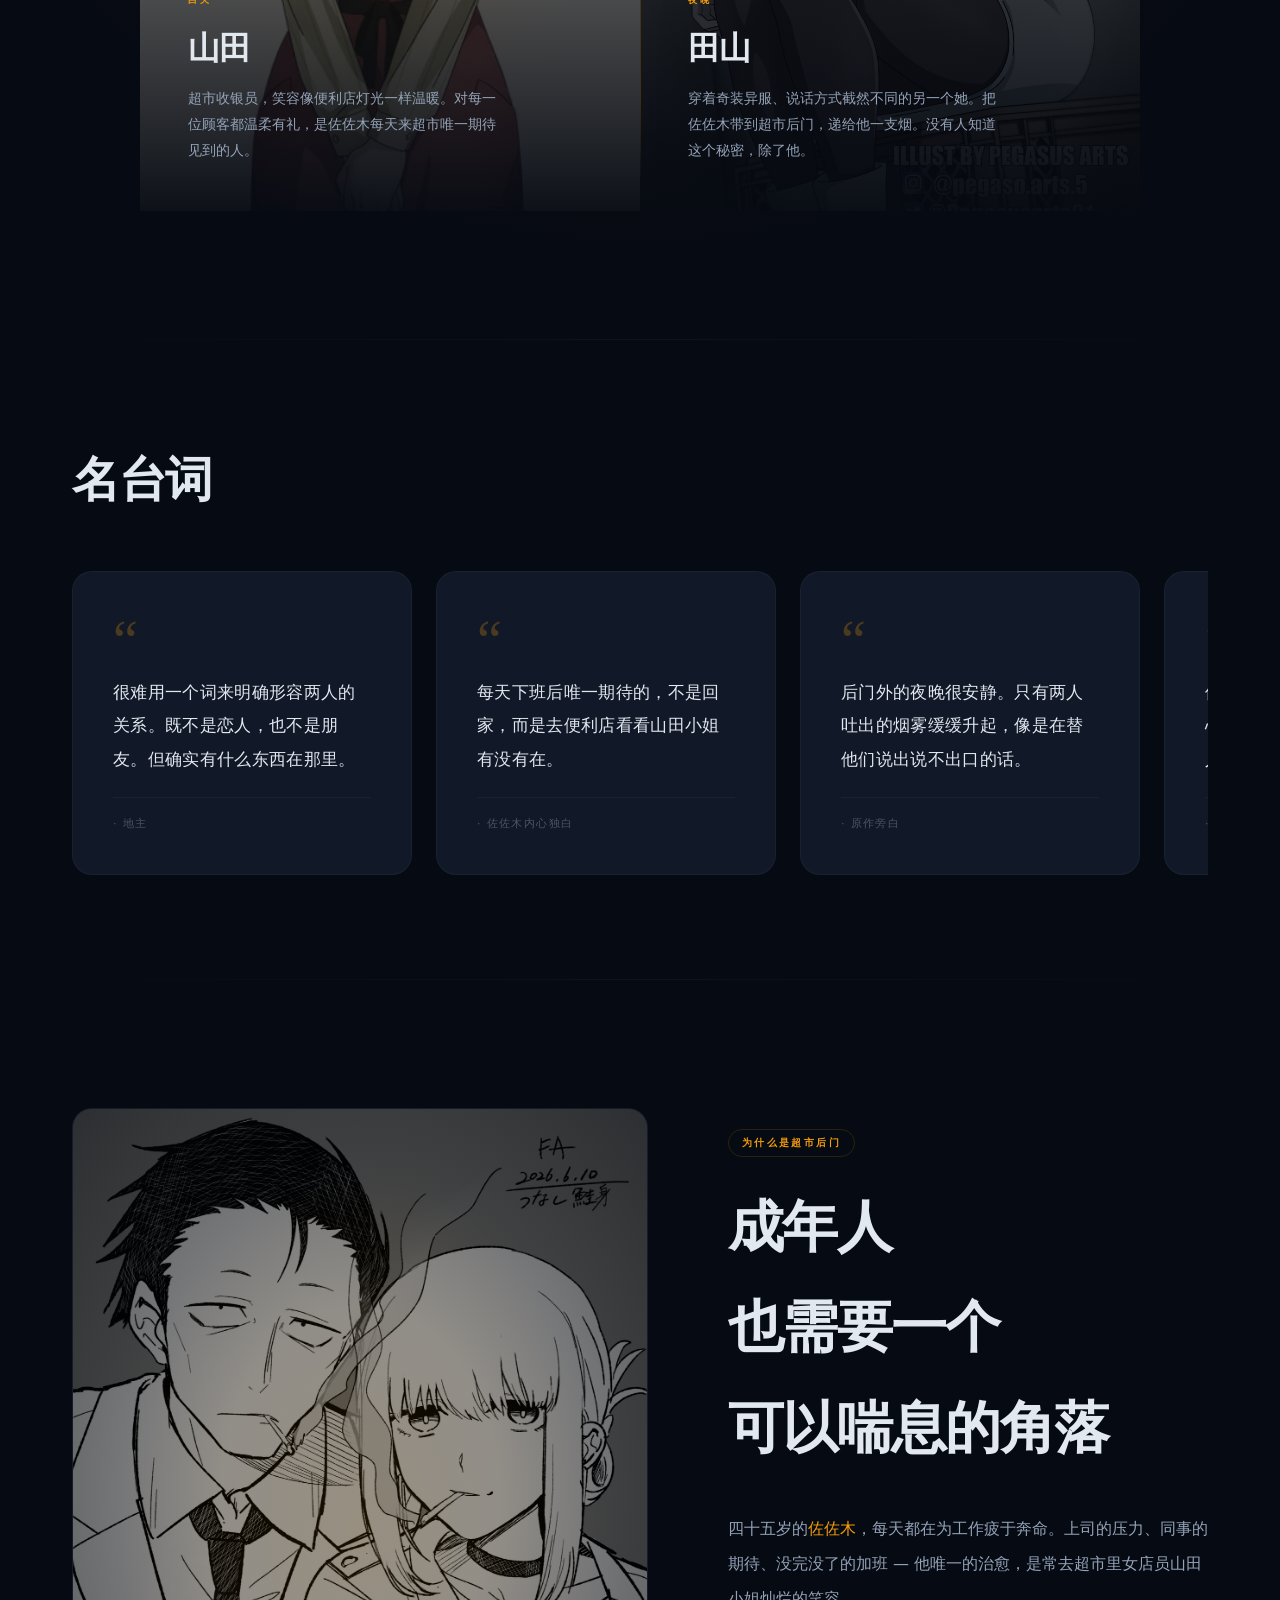
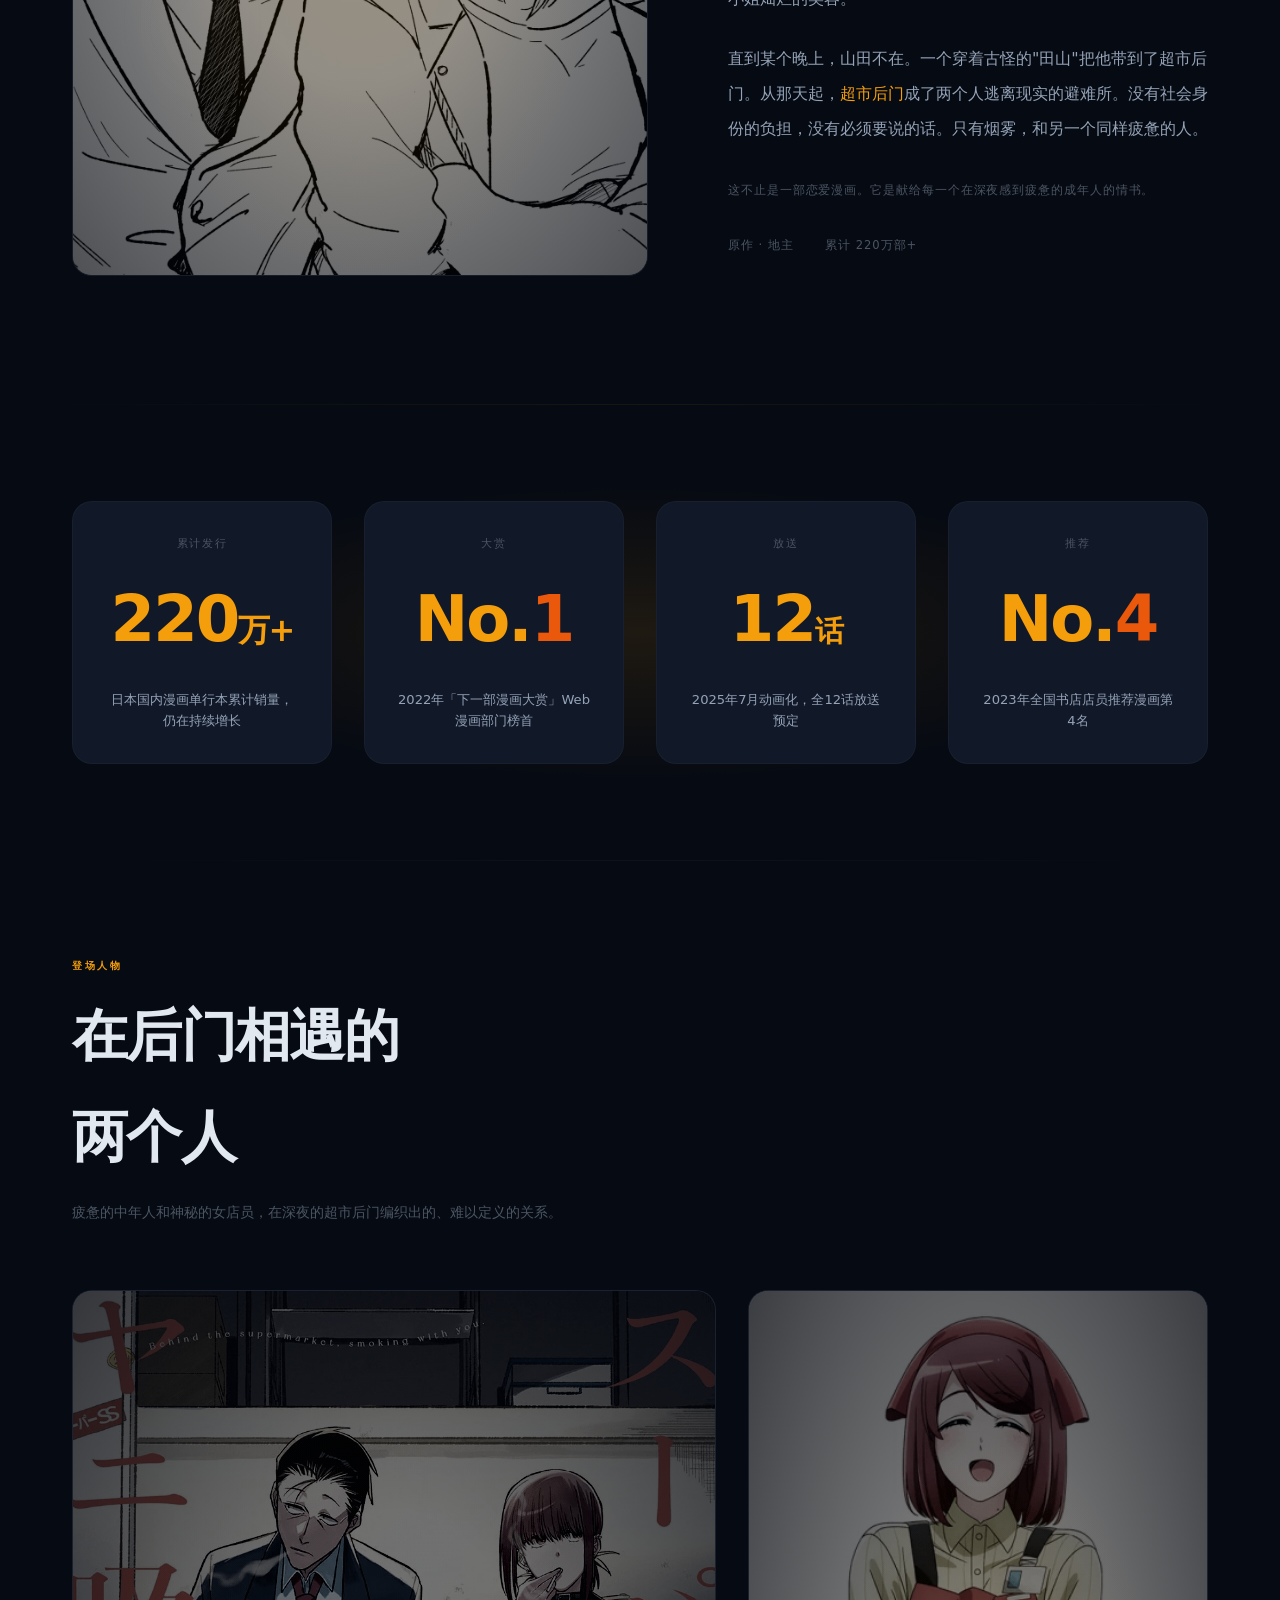
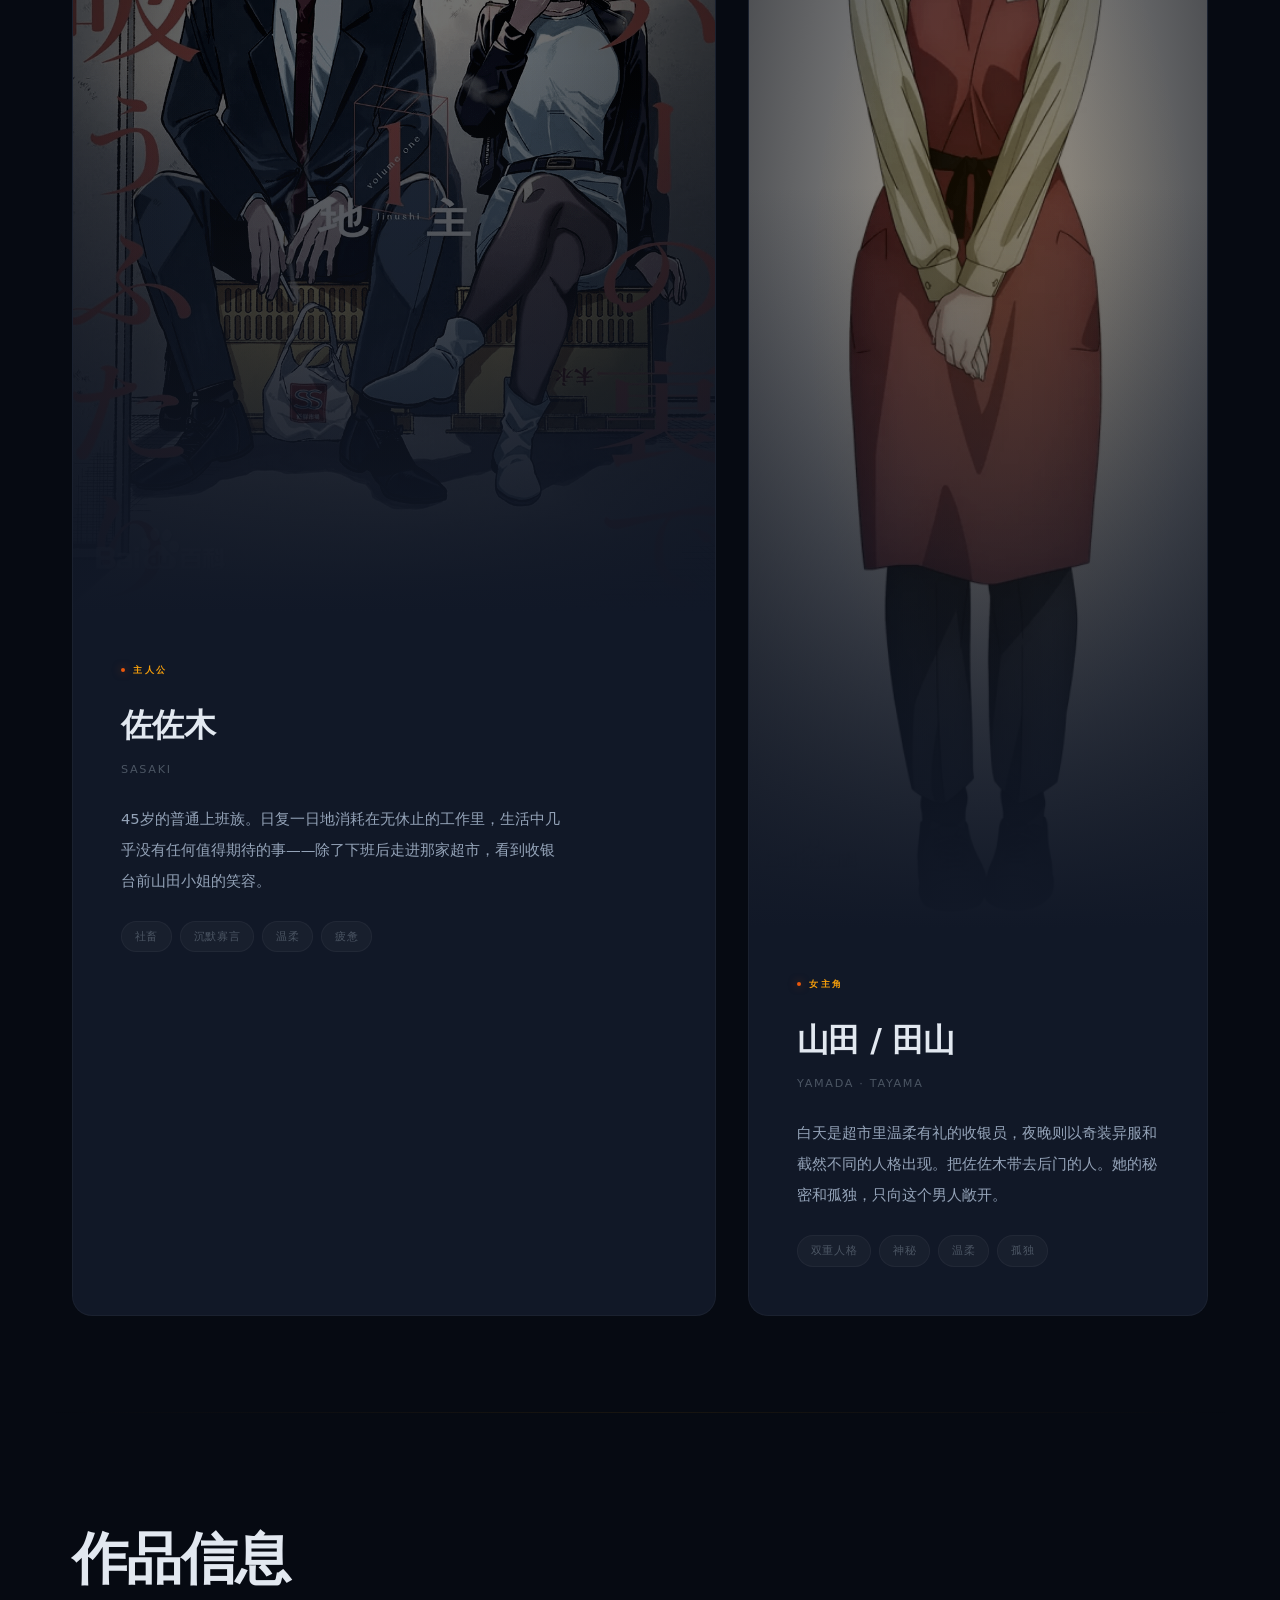
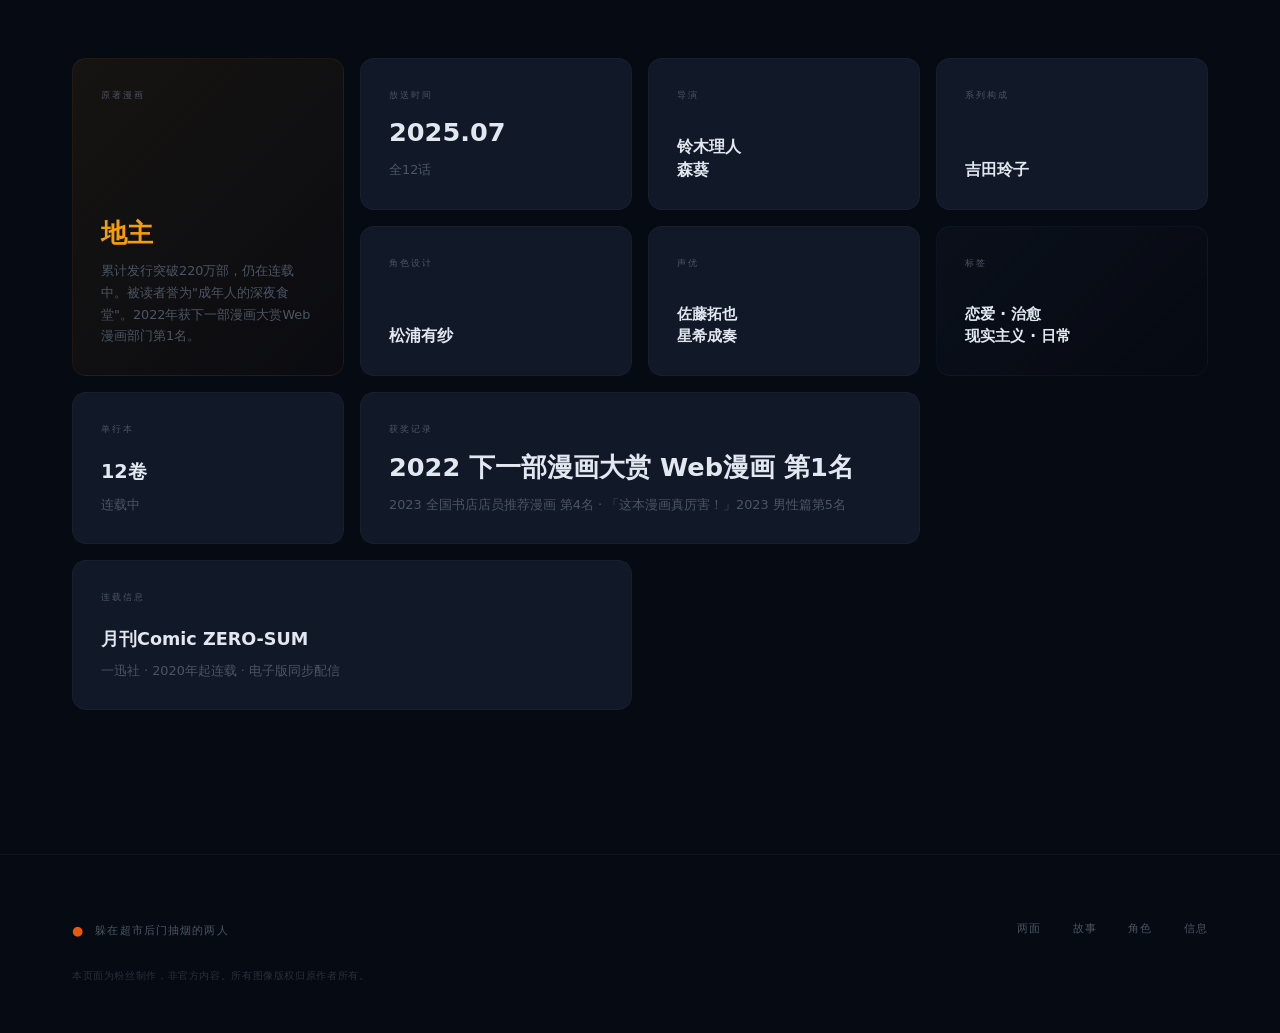
==== commit 91d07cd5: "Prepare anime landing page for GitHub Pages" ====
--- a/index.html
+++ b/index.html
@@ -1,1004 +1,592 @@
 <!DOCTYPE html>
-<html lang="en">
+<html lang="zh-CN">
 <head>
-    <meta charset="UTF-8">
-    <meta name="viewport" content="width=device-width, initial-scale=1.0">
-    <title>world.execute(me);</title>
-    <style>
-        @import url('https://fonts.googleapis.com/css2?family=VT323&family=Share+Tech+Mono&display=swap');
-
-        :root {
-            --main-bg: #0a0a0a;
-            --text-color: #00ff41;
-            --highlight-color: #f0f0f0;
-            --error-color: #ff3333;
-            --love-color: #ff69b4;
-            --bsod-bg: #0000aa;
-            --bsod-text: #ffffff;
-            --font-main: 'Share Tech Mono', monospace;
-            --font-display: 'VT323', monospace;
-        }
-
-        * { box-sizing: border-box; }
-
-        body, html {
-            margin: 0; padding: 0;
-            width: 100%; height: 100%;
-            background-color: var(--main-bg);
-            color: var(--text-color);
-            font-family: var(--font-main);
-            overflow: hidden;
-            text-shadow: 0 0 5px var(--text-color), 0 0 10px var(--text-color);
-        }
-
-        #container {
-            position: relative;
-            width: 100%; height: 100%;
-            padding: 2vw;
-        }
-        
-        /* CRT Effects */
-        #container::before {
-            content: " ";
-            display: block;
-            position: absolute;
-            top: 0; left: 0;
-            bottom: 0; right: 0;
-            background: linear-gradient(rgba(18, 16, 16, 0) 50%, rgba(0, 0, 0, 0.25) 50%), linear-gradient(90deg, rgba(255, 0, 0, 0.06), rgba(0, 255, 0, 0.02), rgba(0, 0, 255, 0.06));
-            z-index: 2;
-            background-size: 100% 3px, 4px 100%;
-            pointer-events: none;
-            animation: scanline 8s linear infinite;
-        }
-        #container::after {
-            content: " ";
-            display: block;
-            position: absolute;
-            top: 0; left: 0;
-            bottom: 0; right: 0;
-            background: radial-gradient(ellipse at center, rgba(0,0,0,0) 60%, rgba(0,0,0,0.8) 100%);
-            z-index: 2;
-            pointer-events: none;
-        }
-        @keyframes scanline {
-            from { background-position: 0 0; }
-            to { background-position: 0 100%; }
-        }
-
-        #overlay {
-            position: fixed; top: 0; left: 0; width: 100%; height: 100%;
-            background-color: var(--main-bg);
-            display: flex; justify-content: center; align-items: center;
-            flex-direction: column; cursor: pointer;
-            z-index: 100;
-            font-size: 2.5em; font-family: var(--font-display);
-            transition: opacity 1s;
-        }
-        #overlay.hidden { opacity: 0; pointer-events: none; }
-        #overlay-cursor { animation: blink 1s step-end infinite; }
-
-        #visuals {
-            position: relative; z-index: 10;
-            width: 100%; height: 100%;
-            font-size: 1.1rem;
-            overflow: hidden;
-        }
-
-        .line {
-            display: block; margin-bottom: 0.5em;
-            white-space: pre-wrap;
-        }
-        .line > .prompt { opacity: 0.6; }
-        .cursor {
-            display: inline-block; background-color: var(--text-color);
-            width: 0.6em; height: 1.2em; vertical-align: middle;
-            animation: blink 1s step-end infinite;
-        }
-
-        .emphasis {
-            font-family: var(--font-display);
-            font-size: 2.5em; color: var(--highlight-color);
-            text-shadow: 0 0 8px var(--highlight-color);
-            display: block; text-align: center;
-            letter-spacing: 5px; animation: fadeIn 0.5s;
-        }
-        .error {
-            color: var(--error-color); text-shadow: 0 0 8px var(--error-color);
-        }
-        .love {
-            color: var(--love-color); text-shadow: 0 0 8px var(--love-color);
-            animation: pulse 1.5s infinite;
-        }
-
-        /* Animations */
-        @keyframes blink { from, to { background-color: transparent; } 50% { background-color: var(--text-color); } }
-        @keyframes fadeIn { from { opacity: 0; transform: scale(0.8); } to { opacity: 1; transform: scale(1); } }
-        @keyframes screenShake { 0%{transform:translate(2px,1px) rotate(0deg)}10%{transform:translate(-1px,-2px) rotate(-.8deg)}20%{transform:translate(-3px,0) rotate(.8deg)}30%{transform:translate(3px,2px) rotate(0deg)}40%{transform:translate(1px,-1px) rotate(.8deg)}50%{transform:translate(-1px,2px) rotate(-.8deg)}60%{transform:translate(-3px,1px) rotate(0deg)}70%{transform:translate(3px,1px) rotate(-.8deg)}80%{transform:translate(-1px,-1px) rotate(.8deg)}90%{transform:translate(2px,2px) rotate(0deg)}100%{transform:translate(1px,-2px) rotate(-.8deg)} }
-        @keyframes pulse { 0% { transform: scale(1); opacity: 0.8; } 50% { transform: scale(1.1); opacity: 1; } 100% { transform: scale(1); opacity: 0.8; } }
-        
-        /* Updated: Removed rotation, only blur */
-        .dizzy { animation: blurEffect 2s linear infinite; }
-        @keyframes blurEffect { 
-            0% { filter: blur(0); } 
-            50% { filter: blur(5px); } 
-            100% { filter: blur(0); } 
-        }
-
-        .ac-mode { --text-color: #ff4444; }
-        .dc-mode { --text-color: #4444ff; }
-        .blind { filter: blur(5px) brightness(0.3); }
-        .time-travel { animation: timeWarp 3s ease-in-out; }
-        @keyframes timeWarp { 0% { filter: hue-rotate(0deg); } 50% { filter: hue-rotate(180deg) sepia(1); } 100% { filter: hue-rotate(360deg); } }
-
-        /* Special Effects Elements */
-        #binary-canvas, #bsod-screen {
-            position: fixed; top: 0; left: 0;
-            width: 100%; height: 100%;
-            z-index: 5;
-            pointer-events: none;
-        }
-        .code-snippet, .progress-bar-container {
-            background-color: rgba(0, 0, 0, 0.5);
-            border: 1px solid var(--text-color);
-            padding: 1em; margin: 1em 0;
-            white-space: pre; font-family: var(--font-main);
-        }
-        .progress-bar { height: 1.2em; background-color: var(--text-color); width: 0; transition: width 1s linear; }
-        .token.keyword { color: #cc7832; }
-        .token.class-name { color: #a9b7c6; }
-        .token.function { color: #ffc66d; }
-        .token.string { color: #6a8759; }
-
-        #bsod-screen {
-            background-color: var(--bsod-bg);
-            color: var(--bsod-text);
-            font-family: 'Lucida Console', monospace;
-            text-shadow: none;
-            display: flex; flex-direction: column;
-            justify-content: center; align-items: center;
-            z-index: 50;
-        }
-        .bsod-text { font-size: 1.2em; text-align: center; }
-        .bsod-dump { font-size: 0.8em; margin-top: 2em; }
-
-        .shape { position: absolute; }
-        .point, .sine-dot { width: 5px; height: 5px; background-color: var(--highlight-color); border-radius: 50%; box-shadow: 0 0 10px var(--highlight-color); }
-        .circle { border: 2px solid var(--highlight-color); border-radius: 50%; box-shadow: 0 0 15px var(--highlight-color); animation: fadeIn 1s; }
-        .tangent-line { border-top: 1px dashed var(--love-color); transform-origin: left center; }
-        .limit-line { border-top: 2px solid var(--error-color); }
-
-        .chaos-text {
-            position: absolute; font-family: var(--font-display);
-            opacity: 0.8; animation: fadeIn 0.2s;
-        }
-
-        /* New effect styles */
-        .emoji-display {
-            position: absolute;
-            font-size: 3em;
-            animation: bounceIn 0.8s ease-out;
-            z-index: 15;
-        }
-        @keyframes bounceIn {
-            0% { transform: scale(0) rotate(0deg); opacity: 0; }
-            50% { transform: scale(1.2) rotate(180deg); opacity: 0.8; }
-            100% { transform: scale(1) rotate(360deg); opacity: 1; }
-        }
-
-        .gender-symbol {
-            position: absolute;
-            font-size: 4em;
-            animation: genderSwitch 1s ease-in-out;
-            z-index: 15;
-        }
-        @keyframes genderSwitch {
-            0% { transform: rotateY(0deg); }
-            50% { transform: rotateY(90deg) scale(1.2); }
-            100% { transform: rotateY(180deg); }
-        }
-
-        .time-display {
-            position: absolute;
-            font-family: 'Courier New', monospace;
-            font-size: 2em;
-            background: rgba(0,0,0,0.8);
-            padding: 0.5em;
-            border: 2px solid var(--text-color);
-            animation: digitalClock 2s ease-in-out;
-        }
-        @keyframes digitalClock {
-            0% { opacity: 0; transform: scale(0.5); }
-            50% { opacity: 1; transform: scale(1.1); }
-            100% { opacity: 0.9; transform: scale(1); }
-        }
-
-        .molecule {
-            position: absolute;
-            width: 20px;
-            height: 20px;
-            background: radial-gradient(circle, #ff6b6b, #4ecdc4);
-            border-radius: 50%;
-            animation: moleculeFloat 3s ease-in-out infinite;
-        }
-        @keyframes moleculeFloat {
-            0%, 100% { transform: translateY(0px); }
-            50% { transform: translateY(-20px); }
-        }
-
-        .sound-wave {
-            position: absolute;
-            height: 4px;
-            background: linear-gradient(to right, var(--love-color), transparent);
-            animation: soundWave 1s ease-in-out infinite;
-        }
-        @keyframes soundWave {
-            0% { width: 0; opacity: 1; }
-            100% { width: 200px; opacity: 0; }
-        }
-
-        .year-display {
-            position: absolute;
-            font-family: var(--font-display);
-            font-size: 3em;
-            color: gold;
-            text-shadow: 0 0 10px gold;
-            animation: timeTravel 0.5s ease-in-out;
-        }
-        @keyframes timeTravel {
-            0% { opacity: 0; transform: scale(2) rotateX(90deg); }
-            100% { opacity: 1; transform: scale(1) rotateX(0deg); }
-        }
-
-        .unite-effect {
-            position: absolute;
-            width: 100px;
-            height: 100px;
-            border: 3px solid var(--love-color);
-            border-radius: 50%;
-            animation: unite 2s ease-in-out;
-        }
-        @keyframes unite {
-            0% { transform: scale(0.1); opacity: 0; }
-            50% { transform: scale(1.5); opacity: 0.8; }
-            100% { transform: scale(3); opacity: 0; }
-        }
-
-        .trance-overlay {
-            position: fixed;
-            top: 0; left: 0;
-            width: 100%; height: 100%;
-            background: radial-gradient(circle, transparent 30%, rgba(255, 105, 180, 0.3) 100%);
-            animation: trance 4s ease-in-out;
-            z-index: 8;
-        }
-        @keyframes trance {
-            0%, 100% { transform: rotate(0deg) scale(1); opacity: 0; }
-            50% { transform: rotate(180deg) scale(1.1); opacity: 0.7; }
-        }
-        
-        /* New: Power line effect */
-        .power-line {
-            position: absolute;
-            height: 2px;
-            background: var(--text-color);
-            box-shadow: 0 0 10px var(--text-color);
-            animation: powerPulse 0.5s infinite alternate;
-            z-index: 5;
-        }
-        @keyframes powerPulse {
-            0% { opacity: 0.3; }
-            100% { opacity: 1; }
-        }
-        
-        /* New: Protection shield */
-        .protection-shield {
-            position: absolute;
-            border: 3px solid var(--text-color);
-            border-radius: 50%;
-            box-shadow: 0 0 20px var(--text-color);
-            animation: shieldPulse 2s infinite;
-            z-index: 10;
-        }
-        @keyframes shieldPulse {
-            0% { transform: scale(0.5); opacity: 0.5; }
-            50% { transform: scale(1); opacity: 1; }
-            100% { transform: scale(0.5); opacity: 0.5; }
-        }
-        
-        /* New: Object creation effect */
-        .object-particle {
-            position: absolute;
-            width: 10px;
-            height: 10px;
-            background: var(--text-color);
-            border-radius: 50%;
-            animation: particleFloat 3s ease-in-out;
-            z-index: 7;
-        }
-        @keyframes particleFloat {
-            0% { transform: translateY(0) scale(0.2); opacity: 1; }
-            100% { transform: translateY(-100px) scale(1); opacity: 0; }
-        }
-    </style>
+<meta charset="UTF-8">
+<meta name="viewport" content="width=device-width, initial-scale=1.0">
+<title>躲在超市后门抽烟的两人</title>
+<style>
+:root {
+  --night: #060a12;
+  --night-mid: #0d1320;
+  --night-light: #182036;
+  --night-card: #111827;
+  --night-card-hover: #161f33;
+  --warm: #fef3c7;
+  --amber: #f59e0b;
+  --amber-dim: rgba(245,158,11,.4);
+  --ember: #ea580c;
+  --ember-dim: rgba(234,88,12,.5);
+  --smoke: rgba(255,255,255,.04);
+  --text: #e2e8f0;
+  --text-2: #94a3b8;
+  --text-3: #4b5563;
+  --glow-warm: rgba(245,158,11,.1);
+  --glow-ember: rgba(234,88,12,.06);
+  --cool: rgba(99,130,200,.06);
+  --radius: 20px;
+}
+
+*,*::before,*::after{margin:0;padding:0;box-sizing:border-box}
+html{scroll-behavior:smooth}
+body{font-family:"Hiragino Sans","Noto Sans SC","PingFang SC","Microsoft YaHei",system-ui,sans-serif;background:var(--night);color:var(--text);line-height:1.8;overflow-x:hidden;-webkit-font-smoothing:antialiased}
+
+.container{max-width:1200px;margin:0 auto;padding:0 2rem}
+
+/* Reveal system */
+.rv{opacity:0;transform:translateY(32px);transition:opacity .8s cubic-bezier(.16,1,.3,1),transform .8s cubic-bezier(.16,1,.3,1)}
+.rv.vis{opacity:1;transform:translateY(0)}
+.rv-d1{transition-delay:.1s}.rv-d2{transition-delay:.2s}.rv-d3{transition-delay:.3s}
+.rv-d4{transition-delay:.4s}.rv-d5{transition-delay:.5s}
+@media(prefers-reduced-motion:reduce){.rv{opacity:1;transform:none;transition:none}}
+
+/* Keyframes */
+@keyframes fadeUp{from{opacity:0;transform:translateY(40px)}to{opacity:1;transform:translateY(0)}}
+@keyframes fadeIn{from{opacity:0}to{opacity:1}}
+@keyframes smokeDrift{0%,100%{transform:translate(0,0) scale(1);opacity:.2}25%{transform:translate(60px,-25px) scale(1.1);opacity:.35}50%{transform:translate(-30px,-55px) scale(1.05);opacity:.15}75%{transform:translate(20px,-15px) scale(1.08);opacity:.3}}
+@keyframes smokeDrift2{0%,100%{transform:translate(0,0) scale(1);opacity:.15}50%{transform:translate(-50px,-35px) scale(1.15);opacity:.3}}
+@keyframes smokeRise{0%{transform:translateY(0) scaleX(1);opacity:.5}100%{transform:translateY(-120px) scaleX(2.5);opacity:0}}
+@keyframes warmPulse{0%,100%{opacity:.4}50%{opacity:.85}}
+@keyframes lineGrow{from{transform:scaleX(0)}to{transform:scaleX(1)}}
+@keyframes emberFloat{0%,100%{transform:translateY(0) scale(1);opacity:.5}50%{transform:translateY(-28px) scale(1.2);opacity:1}}
+@keyframes emberFloat2{0%,100%{transform:translateY(0) scale(1);opacity:.3}50%{transform:translateY(-40px) scale(1.3);opacity:.7}}
+@keyframes countUp{from{opacity:0;transform:translateY(16px)}to{opacity:1;transform:translateY(0)}}
+@keyframes scrollHint{0%,100%{opacity:.5;transform:translateY(0)}50%{opacity:1;transform:translateY(8px)}}
+@keyframes breathe{0%,100%{transform:scale(1);opacity:.25}50%{transform:scale(1.04);opacity:.45}}
+@keyframes dividerGlow{0%,100%{opacity:.3}50%{opacity:.7}}
+@keyframes floatIn{from{opacity:0;transform:translateX(-20px)}to{opacity:1;transform:translateX(0)}}
+
+@media(prefers-reduced-motion:reduce){*,*::before,*::after{animation-duration:.01ms!important;animation-iteration-count:1!important;transition-duration:.01ms!important}}
+
+/* Nav */
+nav{position:fixed;top:0;left:0;right:0;z-index:100;display:flex;justify-content:space-between;align-items:center;padding:1.25rem 2rem;background:linear-gradient(to bottom,rgba(6,10,18,.97) 60%,transparent);backdrop-filter:blur(12px);-webkit-backdrop-filter:blur(12px);max-height:64px}
+.nav-logo{font-size:.68rem;letter-spacing:.24em;color:var(--amber-dim);font-weight:600;text-transform:uppercase}
+.nav-links{display:flex;gap:2.2rem}
+.nav-links a{color:var(--text-3);text-decoration:none;font-size:.75rem;letter-spacing:.08em;transition:color .3s;position:relative}
+.nav-links a:hover{color:var(--amber-dim)}
+.nav-links a::after{content:'';position:absolute;bottom:-5px;left:0;width:0;height:1px;background:var(--amber);transition:width .3s}
+.nav-links a:hover::after{width:100%}
+
+/* ════════ HERO ════════ */
+.hero{position:relative;min-height:100dvh;display:flex;align-items:center;overflow:hidden}
+.hero-bg{position:absolute;inset:0;background:radial-gradient(ellipse 70% 60% at 30% 40%,rgba(245,158,11,.05) 0%,transparent 65%),radial-gradient(ellipse 50% 50% at 75% 35%,rgba(255,255,255,.025) 0%,transparent 55%),linear-gradient(175deg,var(--night) 0%,var(--night-mid) 60%,#0a0f1a 100%)}
+.hero-smoke{position:absolute;border-radius:50%;filter:blur(100px);pointer-events:none;z-index:1}
+.hero-smoke.a{width:650px;height:650px;background:radial-gradient(circle,rgba(255,255,255,.04),transparent 65%);top:0;right:5%;animation:smokeDrift 24s ease-in-out infinite}
+.hero-smoke.b{width:450px;height:450px;background:radial-gradient(circle,rgba(245,158,11,.035),transparent 60%);bottom:10%;left:3%;animation:smokeDrift2 30s ease-in-out infinite}
+.hero-smoke.c{width:550px;height:550px;background:radial-gradient(circle,rgba(255,255,255,.02),transparent 70%);top:30%;left:40%;animation:smokeDrift 28s ease-in-out infinite 6s}
+
+.hero-img-wrap{position:absolute;right:0;top:0;bottom:0;width:58%;z-index:1;overflow:hidden}
+.hero-img-wrap img{width:100%;height:100%;object-fit:cover;object-position:center 25%;filter:grayscale(.3) brightness(.5) contrast(1.15)}
+.hero-img-wrap::after{content:'';position:absolute;inset:0;background:linear-gradient(to right,rgba(6,10,18,.95) 0%,rgba(6,10,18,.6) 25%,rgba(6,10,18,.15) 50%,rgba(6,10,18,.45) 100%);z-index:2}
+.hero-img-mask{position:absolute;inset:0;background:radial-gradient(ellipse 65% 65% at 55% 45%,transparent 35%,rgba(6,10,18,.7) 100%);z-index:3}
+.hero-embers{position:absolute;top:30%;right:28%;width:250px;height:350px;z-index:4;pointer-events:none}
+.hero-embers span{position:absolute;width:3px;height:3px;background:var(--ember);border-radius:50%;box-shadow:0 0 10px var(--ember-dim);animation:emberFloat 4s ease-in-out infinite}
+.hero-embers span:nth-child(1){top:0;left:25%;animation-delay:0s;animation-duration:3.2s}
+.hero-embers span:nth-child(2){top:15%;left:65%;animation-delay:1s;animation-duration:4.5s;width:2px;height:2px}
+.hero-embers span:nth-child(3){top:40%;left:45%;animation-delay:2s;animation-duration:3.8s}
+.hero-embers span:nth-child(4){top:55%;left:30%;animation-delay:.5s;animation-duration:4s;width:2.5px;height:2.5px}
+.hero-embers span:nth-child(5){top:25%;left:80%;animation-delay:1.8s;animation-duration:5s}
+.hero-embers span:nth-child(6){top:70%;left:55%;animation-delay:2.8s;animation-duration:3.5s;width:3.5px;height:3.5px}
+
+/* Light pole beam */
+.hero-light{position:absolute;right:22%;top:0;bottom:0;width:1px;background:linear-gradient(to bottom,transparent 0%,rgba(245,158,11,.08) 35%,rgba(245,158,11,.12) 48%,rgba(245,158,11,.08) 62%,transparent 100%);filter:blur(1.5px);z-index:2}
+.hero-light::after{content:'';position:absolute;top:38%;right:-50px;width:100px;height:150px;background:radial-gradient(ellipse,rgba(245,158,11,.05),transparent 70%);filter:blur(25px)}
+
+.hero-content{position:relative;z-index:5;max-width:640px;padding-left:2rem}
+.hero-eyebrow{font-size:.65rem;letter-spacing:.28em;color:var(--amber-dim);text-transform:uppercase;margin-bottom:1.5rem;font-weight:600;animation:fadeIn 1s cubic-bezier(.16,1,.3,1) .1s forwards;opacity:0}
+.hero-title{font-size:clamp(3.2rem,7.5vw,5.8rem);font-weight:900;line-height:1.05;letter-spacing:-.04em;color:var(--text);animation:fadeUp 1s cubic-bezier(.16,1,.3,1) .2s forwards;opacity:0}
+.hero-title .line2{display:block;color:var(--text-2);font-size:.95em;font-weight:800}
+.hero-title .glow{color:var(--amber);font-weight:900}
+.hero-sub{font-size:clamp(.9rem,1.6vw,1.1rem);color:var(--text-2);margin-top:2rem;font-weight:300;letter-spacing:.04em;line-height:1.9;max-width:460px;animation:fadeUp 1s cubic-bezier(.16,1,.3,1) .4s forwards;opacity:0}
+.hero-rule{width:64px;height:1px;background:var(--amber);margin-top:2.5rem;transform-origin:left;animation:lineGrow 1s cubic-bezier(.16,1,.3,1) .6s forwards,warmPulse 3s ease-in-out 1.8s infinite;opacity:0}
+.hero-meta{margin-top:2rem;display:flex;gap:2.5rem;flex-wrap:wrap;font-size:.75rem;color:var(--text-3);letter-spacing:.12em;animation:fadeUp 1s cubic-bezier(.16,1,.3,1) .75s forwards;opacity:0}
+.hero-meta span{display:flex;align-items:center;gap:.5rem}
+.hero-ember-dot{width:6px;height:6px;background:var(--ember);border-radius:50%;box-shadow:0 0 10px var(--ember-dim);animation:warmPulse 1.5s ease-in-out infinite}
+
+.scroll-hint{position:absolute;bottom:2.5rem;left:50%;transform:translateX(-50%);z-index:5;display:flex;flex-direction:column;align-items:center;gap:.5rem;animation:scrollHint 2s ease-in-out infinite}
+.scroll-hint span{font-size:.6rem;letter-spacing:.2em;color:var(--text-3);text-transform:uppercase}
+.scroll-hint .arrow{width:1px;height:32px;background:linear-gradient(to bottom,var(--text-3),transparent);position:relative}
+.scroll-hint .arrow::after{content:'';position:absolute;bottom:0;left:50%;transform:translateX(-50%);width:6px;height:6px;border-right:1px solid var(--text-3);border-bottom:1px solid var(--text-3);transform:translateX(-50%) rotate(45deg)}
+
+/* ════════ DIVIDERS ════════ */
+.section-divider{height:1px;background:linear-gradient(to right,transparent,var(--text-3),transparent);opacity:.12;max-width:1200px;margin:0 auto}
+.section-divider.amber{background:linear-gradient(to right,transparent,var(--amber-dim),transparent);opacity:.2;animation:dividerGlow 4s ease-in-out infinite}
+.section-divider.wide{max-width:100%}
+
+/* ════════ TWO FACES ════════ */
+.two-faces{position:relative;padding:8rem 0;overflow:hidden}
+.two-faces::before{content:'';position:absolute;inset:0;background:radial-gradient(ellipse 70% 60% at 50% 50%,var(--glow-ember),transparent 70%)}
+.two-faces-hd{text-align:center;margin-bottom:5rem}
+.two-faces-hd .label{font-size:.6rem;letter-spacing:.28em;color:var(--amber);text-transform:uppercase;font-weight:600;margin-bottom:1rem}
+.two-faces-hd h2{font-size:clamp(2rem,4.5vw,3.5rem);font-weight:800;letter-spacing:-.03em;line-height:1.2}
+.two-faces-hd p{color:var(--text-3);font-size:.9rem;margin-top:1rem;letter-spacing:.04em}
+.faces-split{display:grid;grid-template-columns:1fr 1fr;gap:0;min-height:560px;max-width:1000px;margin:0 auto;position:relative}
+.face-panel{position:relative;overflow:hidden;display:flex;flex-direction:column;justify-content:flex-end;padding:3rem;min-height:560px}
+.face-panel img{position:absolute;inset:0;width:100%;height:100%;object-fit:cover}
+.face-panel .face-overlay{position:absolute;inset:0;z-index:2}
+.face-panel .face-text{position:relative;z-index:3;padding-top:55%}
+.face-panel.left img{filter:grayscale(.25) brightness(.55) sepia(.15);object-position:center 20%}
+.face-panel.left .face-overlay{background:linear-gradient(to top,rgba(6,10,18,.95) 0%,rgba(6,10,18,.5) 40%,rgba(6,10,18,.1) 75%,transparent 100%),radial-gradient(ellipse at 50% 60%,rgba(245,158,11,.08),transparent 55%)}
+.face-panel.right img{filter:grayscale(.55) brightness(.45) contrast(1.15) hue-rotate(-15deg);object-position:center 35%}
+.face-panel.right .face-overlay{background:linear-gradient(to top,rgba(6,10,18,.95) 0%,rgba(6,10,18,.6) 40%,rgba(6,10,18,.15) 75%,transparent 100%),radial-gradient(ellipse at 40% 50%,rgba(99,130,200,.06),transparent 50%)}
+.face-splitter{position:absolute;left:50%;top:0;bottom:0;width:1px;z-index:10;pointer-events:none}
+.face-splitter .line{position:absolute;inset:0;background:linear-gradient(to bottom,transparent 5%,var(--amber-dim) 20%,var(--amber-dim) 80%,transparent 95%);opacity:.5}
+.face-splitter .smoke-knot{position:absolute;top:45%;left:50%;transform:translate(-50%,-50%);width:80px;height:80px;background:radial-gradient(circle,rgba(245,158,11,.08),transparent 70%);filter:blur(20px);animation:breathe 4s ease-in-out infinite}
+.face-label{font-size:.58rem;letter-spacing:.3em;color:var(--amber);text-transform:uppercase;font-weight:600;margin-bottom:.75rem}
+.face-name{font-size:2rem;font-weight:800;letter-spacing:-.02em;margin-bottom:.5rem}
+.face-desc{font-size:.85rem;color:var(--text-2);max-width:320px;line-height:1.9}
+
+/* ════════ QUOTES CAROUSEL ════════ */
+.quotes-carousel{padding:6rem 0}
+.quotes-carousel .container{overflow:hidden}
+.quotes-carousel h2{font-size:clamp(1.8rem,4vw,3rem);font-weight:800;letter-spacing:-.03em;margin-bottom:3rem}
+.quotes-track{display:flex;gap:1.5rem;overflow-x:auto;scroll-snap-type:x mandatory;scrollbar-width:thin;scrollbar-color:var(--text-3) transparent;padding-bottom:.5rem;-webkit-overflow-scrolling:touch}
+.quotes-track::-webkit-scrollbar{height:4px}
+.quotes-track::-webkit-scrollbar-track{background:transparent}
+.quotes-track::-webkit-scrollbar-thumb{background:var(--text-3);border-radius:4px}
+.quote-card{flex:0 0 340px;scroll-snap-align:start;background:var(--night-card);border:1px solid rgba(255,255,255,.04);border-radius:var(--radius);padding:2.5rem;transition:border-color .3s,transform .3s}
+.quote-card:hover{border-color:rgba(245,158,11,.12);transform:translateY(-2px)}
+.quote-card .q-mark{font-size:3.5rem;color:var(--amber);opacity:.25;line-height:1;margin-bottom:.5rem;font-family:Georgia,serif}
+.quote-card .q-text{font-size:1.05rem;color:var(--text);line-height:2;font-weight:300;letter-spacing:.02em}
+.quote-card .q-from{margin-top:1.25rem;font-size:.7rem;color:var(--text-3);letter-spacing:.12em;padding-top:1rem;border-top:1px solid rgba(255,255,255,.04)}
+
+/* ════════ STORY ════════ */
+.story{position:relative;padding:8rem 0}
+.story-grid{display:grid;grid-template-columns:1.2fr 1fr;gap:5rem;align-items:center}
+.story-visual{position:relative;aspect-ratio:3/4;background:var(--night-mid);border-radius:var(--radius);overflow:hidden;border:1px solid rgba(255,255,255,.04)}
+.story-visual img{width:100%;height:100%;object-fit:cover;filter:grayscale(.45) brightness(.55) contrast(1.08);transition:transform 1.5s cubic-bezier(.16,1,.3,1),filter 1s ease}
+.story-visual:hover img{transform:scale(1.04);filter:grayscale(.2) brightness(.6) contrast(1.12)}
+.story-visual .vignette{position:absolute;inset:0;background:radial-gradient(ellipse 80% 80% at 50% 50%,transparent 30%,rgba(6,10,18,.55) 100%);z-index:2}
+.story-visual .amber-wash{position:absolute;inset:0;background:radial-gradient(ellipse at 50% 55%,var(--glow-warm),transparent 60%);z-index:3;pointer-events:none}
+.story-visual .floating-smoke{position:absolute;bottom:20%;left:10%;width:140px;height:200px;background:radial-gradient(ellipse,rgba(255,255,255,.035),transparent 70%);filter:blur(18px);animation:smokeDrift 18s ease-in-out infinite;z-index:4}
+
+.story-text h2{font-size:clamp(2rem,4.5vw,3.5rem);font-weight:800;letter-spacing:-.03em;margin-bottom:2rem}
+.story-text .tag{display:inline-block;font-size:.6rem;letter-spacing:.25em;color:var(--amber);text-transform:uppercase;font-weight:600;margin-bottom:1.2rem;padding:.3rem .8rem;border:1px solid rgba(245,158,11,.15);border-radius:100px}
+.story-text p{font-size:1rem;color:var(--text-2);max-width:480px;line-height:2.2}
+.story-text p+p{margin-top:1.5rem}
+.story-text .story-highlight{color:var(--amber);font-weight:500}
+.story-text .story-meta{margin-top:2rem;display:flex;gap:2rem;font-size:.72rem;color:var(--text-3);letter-spacing:.08em}
+
+/* ════════ COUNTERS ════════ */
+.counters{padding:6rem 0;position:relative}
+.counters::before{content:'';position:absolute;inset:0;background:radial-gradient(ellipse 60% 50% at 50% 50%,var(--glow-warm),transparent 65%)}
+.counters-grid{display:grid;grid-template-columns:repeat(4,1fr);gap:2rem;position:relative}
+.counter-item{text-align:center;padding:2rem;background:var(--night-card);border-radius:var(--radius);border:1px solid rgba(255,255,255,.03);transition:border-color .4s,transform .4s}
+.counter-item:hover{border-color:rgba(245,158,11,.15);transform:translateY(-3px)}
+.counter-num{font-size:clamp(2.5rem,5vw,4rem);font-weight:900;color:var(--amber);letter-spacing:-.03em;animation:countUp .8s cubic-bezier(.16,1,.3,1) forwards;opacity:0}
+.counter-item:nth-child(1) .counter-num{animation-delay:.1s}
+.counter-item:nth-child(2) .counter-num{animation-delay:.25s}
+.counter-item:nth-child(3) .counter-num{animation-delay:.4s}
+.counter-item:nth-child(4) .counter-num{animation-delay:.55s}
+.counter-unit{font-size:.7rem;letter-spacing:.15em;color:var(--text-3);text-transform:uppercase;font-weight:500;margin-bottom:.5rem}
+.counter-desc{font-size:.82rem;color:var(--text-2);margin-top:.75rem;line-height:1.6}
+
+.char-card-sasaki{overflow:hidden;padding:0;display:grid;grid-template-columns:1fr;grid-template-rows:minmax(200px,auto) 1fr}
+.char-card-sasaki .sasaki-img-wrap{position:relative;overflow:hidden;min-height:200px}
+.char-card-sasaki .sasaki-img-wrap img{width:100%;height:100%;object-fit:cover;object-position:center 20%;filter:grayscale(.5) brightness(.45) contrast(1.15);transition:filter 1s ease}
+.char-card-sasaki:hover .sasaki-img-wrap img{filter:grayscale(.35) brightness(.5) contrast(1.1)}
+.char-card-sasaki .sasaki-img-wrap .img-vignette{position:absolute;inset:0;background:radial-gradient(ellipse 70% 70% at 50% 45%,transparent 30%,rgba(6,10,18,.6) 100%);z-index:2}
+.char-card-sasaki .sasaki-img-wrap .img-glow{position:absolute;inset:0;background:radial-gradient(ellipse at 45% 50%,rgba(99,130,200,.04),transparent 55%);z-index:3;pointer-events:none}
+.char-card-sasaki .sasaki-img-wrap .img-fade{position:absolute;bottom:0;left:0;right:0;height:60%;background:linear-gradient(to top,var(--night-card),transparent);z-index:4}
+
+/* ════════ CHARACTERS ════════ */
+.chars{padding:6rem 0}
+.chars-hd{margin-bottom:4rem}
+.chars-hd .label{font-size:.6rem;letter-spacing:.28em;color:var(--amber);text-transform:uppercase;font-weight:600;margin-bottom:.75rem}
+.chars-hd h2{font-size:clamp(2rem,4.5vw,3.5rem);font-weight:800;letter-spacing:-.03em}
+.chars-hd p{color:var(--text-3);font-size:.9rem;margin-top:.75rem}
+.char-grid{display:grid;grid-template-columns:7fr 5fr;gap:2rem}
+.char-card{background:var(--night-card);border-radius:var(--radius);border:1px solid rgba(255,255,255,.04);position:relative;overflow:hidden;transition:transform .5s cubic-bezier(.16,1,.3,1),border-color .4s}
+.char-card:hover{transform:translateY(-3px);border-color:rgba(245,158,11,.1)}
+.char-card .card-aura{position:absolute;top:-25%;right:-15%;width:280px;height:280px;border-radius:50%;filter:blur(80px);opacity:.35;pointer-events:none}
+.char-card .card-aura.cool{background:rgba(99,130,200,.05)}
+.char-card .card-aura.warm{background:rgba(245,158,11,.05)}
+.char-card-body{padding:3rem;position:relative}
+.char-role{font-size:.58rem;letter-spacing:.28em;color:var(--amber);text-transform:uppercase;font-weight:600;margin-bottom:1.2rem;display:flex;align-items:center;gap:.5rem}
+.char-role .dot{width:4px;height:4px;border-radius:50%;background:var(--ember);box-shadow:0 0 8px var(--ember-dim)}
+.char-name-big{font-size:2rem;font-weight:800;letter-spacing:-.02em;margin-bottom:.3rem}
+.char-name-sub{font-size:.7rem;color:var(--text-3);letter-spacing:.15em;text-transform:uppercase;margin-bottom:1.5rem}
+.char-desc{font-size:.92rem;color:var(--text-2);line-height:2.1;max-width:440px}
+.char-traits{margin-top:1.5rem;display:flex;flex-wrap:wrap;gap:.5rem}
+.char-traits span{font-size:.7rem;padding:.3rem .8rem;border-radius:100px;background:rgba(255,255,255,.03);color:var(--text-3);letter-spacing:.06em;border:1px solid rgba(255,255,255,.04)}
+
+.char-card-yamada{overflow:hidden;padding:0;display:grid;grid-template-columns:1fr;grid-template-rows:minmax(240px,auto) 1fr}
+.char-card-yamada .yamada-img-wrap{position:relative;overflow:hidden;min-height:240px}
+.char-card-yamada .yamada-img-wrap img{width:100%;height:100%;object-fit:cover;object-position:center 22%;filter:grayscale(.35) brightness(.5) contrast(1.1);transition:filter 1s ease}
+.char-card-yamada:hover .yamada-img-wrap img{filter:grayscale(.15) brightness(.55) contrast(1.15)}
+.char-card-yamada .yamada-img-wrap .img-vignette{position:absolute;inset:0;background:radial-gradient(ellipse 70% 70% at 50% 45%,transparent 30%,rgba(6,10,18,.6) 100%);z-index:2}
+.char-card-yamada .yamada-img-wrap .img-glow{position:absolute;inset:0;background:radial-gradient(ellipse at 55% 50%,var(--glow-warm),transparent 55%);z-index:3;pointer-events:none}
+.char-card-yamada .yamada-img-wrap .img-fade{position:absolute;bottom:0;left:0;right:0;height:60%;background:linear-gradient(to top,var(--night-card),transparent);z-index:4}
+.char-card-yamada .yamada-img-wrap .img-label{position:absolute;top:1rem;left:1.5rem;z-index:5;font-size:.55rem;letter-spacing:.24em;color:var(--amber);background:rgba(6,10,18,.6);padding:.25rem .7rem;border-radius:100px;text-transform:uppercase;font-weight:600;pointer-events:none}
+
+/* ════════ BENTO ════════ */
+.bento{padding:6rem 0}
+.bento h2{font-size:clamp(2rem,4.5vw,3.5rem);font-weight:800;letter-spacing:-.03em;margin-bottom:3rem}
+.bento-grid{display:grid;grid-template-columns:repeat(4,1fr);grid-auto-rows:minmax(150px,auto);gap:1rem}
+.bc{background:var(--night-card);border-radius:14px;padding:1.75rem;border:1px solid rgba(255,255,255,.03);transition:border-color .3s,transform .3s;display:flex;flex-direction:column;justify-content:space-between}
+.bc:hover{border-color:rgba(255,255,255,.08);transform:translateY(-2px)}
+.bc.w2{grid-column:span 2}.bc.h2{grid-row:span 2}.bc.w4{grid-column:span 4}
+.bc-label{font-size:.58rem;letter-spacing:.2em;color:var(--text-3);text-transform:uppercase;font-weight:500;margin-bottom:auto}
+.bc-val{font-size:clamp(1.1rem,2vw,1.6rem);font-weight:700;line-height:1.4;margin-top:.75rem;color:var(--text)}
+.bc-sub{font-size:.8rem;color:var(--text-3);margin-top:.5rem;line-height:1.7}
+.bc.accent{background:linear-gradient(135deg,rgba(245,158,11,.07),rgba(234,88,12,.025));border-color:rgba(245,158,11,.08)}
+.bc.accent .bc-val{color:var(--amber)}
+.bc.accent2{background:linear-gradient(135deg,rgba(99,130,200,.05),rgba(6,10,18,.5));border-color:rgba(99,130,200,.06)}
+
+/* ════════ FOOTER ════════ */
+footer{padding:4rem 0 3rem;border-top:1px solid rgba(255,255,255,.04);margin-top:3rem}
+.footer-grid{display:flex;justify-content:space-between;align-items:flex-start;flex-wrap:wrap;gap:2rem}
+.footer-brand p{font-size:.7rem;color:var(--text-3);letter-spacing:.1em}
+.footer-brand .ember{margin-right:.4rem;display:inline-block;vertical-align:middle;font-size:.8rem}
+.footer-links{display:flex;gap:2rem}
+.footer-links a{font-size:.7rem;color:var(--text-3);text-decoration:none;letter-spacing:.08em;transition:color .3s}
+.footer-links a:hover{color:var(--amber-dim)}
+.footer-note{font-size:.65rem;color:var(--text-3);opacity:.5;margin-top:1.5rem;letter-spacing:.06em}
+
+/* ════════ RESPONSIVE ════════ */
+@media(max-width:1024px){
+  .faces-split{max-width:100%;min-height:480px}
+  .face-panel{min-height:480px;padding:2rem}
+  .bento-grid{grid-template-columns:repeat(2,1fr)}
+  .bc.w4{grid-column:span 2}
+  .counters-grid{grid-template-columns:repeat(2,1fr)}
+  .hero-img-wrap{width:48%}
+}
+@media(max-width:768px){
+  .hero-img-wrap{width:100%;height:45vh;top:auto;bottom:0;opacity:.3}
+  .hero-img-wrap::after{background:linear-gradient(to top,rgba(6,10,18,.95) 0%,rgba(6,10,18,.4) 50%,transparent 100%)}
+  .hero-content{padding-left:0;max-width:100%}
+  .hero{padding:5rem 1.25rem 3rem}
+  .faces-split{grid-template-columns:1fr;min-height:auto}
+  .face-panel{min-height:380px}
+  .face-splitter{display:none}
+  .story-grid{grid-template-columns:1fr;gap:2.5rem}
+  .story-visual{aspect-ratio:4/3;max-height:380px}
+  .story-text p{max-width:100%}
+  .char-grid{grid-template-columns:1fr}
+  .counters-grid{grid-template-columns:1fr 1fr;gap:1rem}
+  .bento-grid{grid-template-columns:1fr}
+  .bc.w2,.bc.w4{grid-column:span 1}.bc.h2{grid-row:span 1}
+  .container{padding:0 1.25rem}
+  nav{padding:.9rem 1.25rem}
+  .nav-links{gap:1.2rem}
+  .quote-card{flex:0 0 280px}
+  .story,.chars,.bento,.quotes-carousel,.counters,.two-faces{padding:4rem 0}
+  footer{padding:3rem 0 2rem}
+  .footer-grid{flex-direction:column;text-align:center}
+  .footer-links{justify-content:center}
+}
+@media(max-width:480px){
+  .hero-title{font-size:2.5rem}
+  .counters-grid{grid-template-columns:1fr}
+  .quote-card{flex:0 0 260px;padding:1.75rem}
+  .char-card-body{padding:2rem}
+  .faces-split .face-panel{min-height:300px;padding:1.5rem}
+  .hero-meta{gap:1rem;font-size:.68rem}
+}
+</style>
 </head>
 <body>
-    <div id="overlay">
-        <span>world.execute(me);</span>
-        <span>Click to run<span id="overlay-cursor">_</span></span>
-    </div>
-
-    <audio id="song" preload="auto">
-        <source src="world-execute-me.wav" type="audio/wav">
-        Your browser does not support the audio element.
-    </audio>
-
-    <div id="container">
-        <div id="visuals"></div>
-    </div>
-
-    <script>
-        const song = document.getElementById('song');
-        const overlay = document.getElementById('overlay');
-        const visuals = document.getElementById('visuals');
-        const container = document.getElementById('container');
-
-        const timeline = [
-            { time: 0.100, func: typeLine, args: { text: "Switch on the power line", onComplete: showPowerLines } },
-            { time: 1.740, func: typeLine, args: { text: "Remember to put on" } },
-            { time: 2.920, func: showEmphasis, args: { text: "PROTECTION", onComplete: showProtectionShield } },
-            { time: 3.873, func: typeLine, args: { text: "Lay down your pieces" } },
-            { time: 5.491, func: typeLine, args: { text: "And let's begin" } },
-            { time: 6.380, func: showCodeSnippet },
-            { time: 7.446, func: typeLine, args: { text: "Fill in my data parameters" } },
-            { time: 10.091, func: showProgressBar },
-            { time: 11.095, func: typeLine, args: { text: "Set up our new world" } },
-            { time: 12.906, func: typeLine, args: { text: "And let's begin the" } },
-            { time: 13.891, func: showEmphasis, args: { text: "SIMULATION" } },
-            
-            // Interlude 1: Binary Rain
-            { time: 16.000, func: startBinaryRain },
-            { time: 29.000, func: stopBinaryRain },
-            { time: 29.500, func: clearScreen },
-
-            { time: 29.709, func: typeLine, args: { text: "If I'm a set of points", onComplete: drawPoints } },
-            { time: 31.116, func: typeLine, args: { text: "Then I will give you my" } },
-            { time: 32.682, func: showEmphasis, args: { text: "DIMENSION" } },
-            { time: 33.412, func: typeLine, args: { text: "If I'm a circle", onComplete: drawCircle } },
-            { time: 34.646, func: typeLine, args: { text: "Then I will give you my" } },
-            { time: 36.287, func: showEmphasis, args: { text: "CIRCUMFERENCE" } },
-            { time: 37.067, func: typeLine, args: { text: "If I'm a sine wave", onComplete: drawSineWave } },
-            { time: 38.596, func: typeLine, args: { text: "Then you can sit on all my" } },
-            { time: 40.049, func: showEmphasis, args: { text: "TANGENTS", onComplete: drawTangents } },
-            { time: 40.706, func: typeLine, args: { text: "If I approach infinity" } },
-            { time: 42.346, func: typeLine, args: { text: "Then you can be my", onComplete: drawLimitations } },
-            { time: 43.507, func: showEmphasis, args: { text: "LIMITATIONS" } },
-            
-            // Enhanced AC/DC section
-            { time: 44.452, func: typeLine, args: { text: "Switch my current" } },
-            { time: 45.850, func: typeLine, args: { text: "To AC, to DC", onComplete: currentSwitch } },
-            { time: 47.672, func: typeLine, args: { text: "And then blind my vision" } },
-            { time: 49.534, func: blindVision },
-            { time: 50.000, func: typeLine, args: { text: "So dizzy, so dizzy" } },
-            
-            // Enhanced travel section
-            { time: 51.363, func: typeLine, args: { text: "Oh we can travel" } },
-            { time: 53.225, func: typeLine, args: { text: "To A.D to B.C", onComplete: timeTravel } },
-            { time: 55.083, func: typeLine, args: { text: "And we can unite" } },
-            { time: 56.916, func: typeLine, args: { text: "So deeply, so deeply", onComplete: uniteEffect } },
-            
-            // NEW: Clear screen for better readability on small screens
-            { time: 58.000, func: clearScreen },
-            
-            { time: 59.223, func: typeLine, args: { text: "If I can, If I can give you all the" } },
-            { time: 61.958, func: showEmphasis, args: { text: "STIMULATIONS" } },
-            { time: 62.589, func: typeLine, args: { text: "Then I can, Then I can be your only" } },
-            { time: 65.397, func: showEmphasis, args: { text: "SATISFACTION" } },
-            { time: 66.601, func: typeLine, args: { text: "If I can make you happy" } },
-            { time: 68.252, func: typeLine, args: { text: "I will run the" } },
-            { time: 69.259, func: showEmphasis, args: { text: "EXECUTION" } },
-            { time: 70.084, func: typeLine, args: { text: "Though we are trapped" } },
-            { time: 71.764, func: typeLine, args: { text: "In this strange strange" } },
-            { time: 73.169, func: showEmphasis, args: { text: "SIMULATION" } },
-            
-            // Enhanced eggplant/tomato/cat/god section
-            { time: 74.045, func: clearScreenAndShapes },
-            { time: 74.045, func: typeLine, args: { text: "If I'm an eggplant", onComplete: () => showEmoji('🍆') } },
-            { time: 75.422, func: typeLine, args: { text: "Then I will give you my" } },
-            { time: 76.959, func: showEmphasis, args: { text: "NUTRIENTS", onComplete: showNutrients } },
-            { time: 77.576, func: typeLine, args: { text: "If I'm a tomato", onComplete: () => showEmoji('🍅') } },
-            { time: 79.226, func: typeLine, args: { text: "Then I will give you" } },
-            { time: 80.620, func: showEmphasis, args: { text: "ANTIOXIDANTS", onComplete: showMolecules } },
-            { time: 81.351, func: typeLine, args: { text: "If I'm a tabby cat", onComplete: () => showEmoji('🐱') } },
-            { time: 82.833, func: typeLine, args: { text: "Then I will purr for your" } },
-            { time: 84.268, func: showEmphasis, args: { text: "ENJOYMENT", onComplete: showSoundWaves } },
-            { time: 85.078, func: typeLine, args: { text: "If I'm the only god", onComplete: () => showEmoji('⚡') } },
-            { time: 86.538, func: typeLine, args: { text: "Then you're the proof of my" } },
-            { time: 87.922, func: showEmphasis, args: { text: "EXISTENCE" } },
-            
-            // Enhanced gender/role switch section
-            { time: 88.587, func: typeLine, args: { text: "Switch my gender" } },
-            { time: 90.197, func: typeLine, args: { text: "To F, to M", onComplete: genderSwitch } },
-            { time: 92.015, func: typeLine, args: { text: "And then do whatever" } },
-            { time: 93.953, func: typeLine, args: { text: "From AM to PM", onComplete: showTimeDisplay } },
-            { time: 95.465, func: typeLine, args: { text: "Oh switch my role" } },
-            { time: 97.739, func: typeLine, args: { text: "To S, to M", onComplete: roleSwitch } },
-            { time: 99.349, func: typeLine, args: { text: "So we can enter" } },
-            { time: 101.474, func: typeLine, args: { text: "The trance, the trance", onComplete: enterTrance } },
-            
-            // NEW: Clear screen for better readability on small screens
-            { time: 102.500, func: clearScreen },
-
-            { time: 103.489, func: typeLine, args: { text: "If I can, If I can feel your" } },
-            { time: 106.293, func: showEmphasis, args: { text: "VIBRATIONS", onComplete: rippleEffect } },
-            { time: 107.220, func: typeLine, args: { text: "Then I can, Then I can finally be" } },
-            { time: 110.221, func: showEmphasis, args: { text: "COMPLETION" } },
-            
-            { time: 110.900, func: clearScreen },
-            { time: 110.900, func: typeLine, args: { text: "Though you have left..." } },
-            { time: 112.220, func: typeLine, args: { text: "You have left..." } },
-            { time: 113.100, func: typeLine, args: { text: "You have left..." } },
-            { time: 114.180, func: typeLine, args: { text: "You have left..." } },
-            { time: 114.920, func: typeLine, args: { text: "You have left..." } },
-            { time: 115.780, func: typeLine, args: { text: "You have left me in" } },
-            { time: 117.274, func: showIsolation },
-            
-            { time: 118.333, func: clearScreen },
-            { time: 118.333, func: typeLine, args: { text: "If I can, If I can erase all the pointless" } },
-            { time: 120.860, func: showEmphasis, args: { text: "FRAGMENTS" } },
-            { time: 121.728, func: typeLine, args: { text: "Then maybe, Then maybe you won't leave me so" } },
-            { time: 124.890, func: showEmphasis, args: { text: "DISHEARTENED" } },
-            
-            { time: 125.708, func: clearScreen },
-            { time: 125.708, func: addClass, args: { target: container, className: 'error screenShake', duration: 12000 } },
-            { time: 125.708, func: typeLine, args: { text: "Challenging your god..." } },
-            { time: 128.661, func: typeLine, args: { text: "You have made some" } },
-            { time: 131.224, func: showEmphasis, args: { text: "ILLEGAL ARGUMENTS" } },
-
-            // Interlude 2: BSOD
-            { time: 133.500, func: showBSOD },
-            { time: 147.000, func: hideBSOD },
-            
-            // Extended EXECUTION spam from 147.660 to 158.000
-            { time: 147.660, func: clearScreen },
-            { time: 147.660, func: executionSpamExtended, args: { duration: 10340 } }, // 10.34 seconds
-            
-            { time: 158.900, func: showChaosText, args: { text: "EIN" } },
-            { time: 159.321, func: showChaosText, args: { text: "DOS" } },
-            { time: 159.657, func: showChaosText, args: { text: "TROIS" } },
-            { time: 160.244, func: showChaosText, args: { text: "NE" } },
-            { time: 160.693, func: showChaosText, args: { text: "FEM" } },
-            { time: 161.124, func: showChaosText, args: { text: "LIU" } },
-            { time: 161.584, func: showEmphasis, args: { text: "EXECUTION" } },
-            
-            { time: 162.632, func: clearScreen },
-            { time: 162.632, func: typeLine, args: { text: "If I can, If I can give them all the" } },
-            { time: 165.166, func: showEmphasis, args: { text: "EXECUTION", className: 'error' } },
-            { time: 166.016, func: typeLine, args: { text: "Then I can, Then I can be your only" } },
-            { time: 168.911, func: showEmphasis, args: { text: "EXECUTION", className: 'error' } },
-            { time: 169.824, func: typeLine, args: { text: "If I can have you back" } },
-            { time: 171.868, func: typeLine, args: { text: "I will run the" } },
-            { time: 172.712, func: showEmphasis, args: { text: "EXECUTION", className: 'error' } },
-            { time: 173.643, func: typeLine, args: { text: "Though we are trapped... We are trapped ah-" } },
-
-            { time: 177.246, func: clearScreen },
-            { time: 177.246, func: typeLine, args: { text: "I've studied, I've studied how to properly" } },
-            { time: 179.929, func: showEmphasis, args: { text: "L O-O-O V E", className: 'love' } },
-            { time: 180.857, func: typeLine, args: { text: "Question me, question me, I can answer all" } },
-            { time: 183.646, func: showEmphasis, args: { text: "L O-O-O V E", className: 'love' } },
-            { time: 184.540, func: typeLine, args: { text: "I know the algebraic expression of" } },
-            { time: 187.665, func: showEmphasis, args: { text: "L O-O-O V E", className: 'love' } },
-            
-            { time: 188.483, func: clearScreen },
-            { time: 188.483, func: typeLine, args: { text: "Though you are free...", style: {opacity: 0.7} } },
-            { time: 189.746, func: typeLine, args: { text: "I am trapped.", style: {fontSize: '1.5em'} } },
-            { time: 190.801, func: typeLine, args: { text: "Trapped in..." } },
-            { time: 191.356, func: showTrappedInLove },
-            
-            { time: 205.811, func: clearScreen },
-            { time: 205.811, func: finalExecution },
-        ];
-        
-        // --- Core Logic ---
-        let currentIndex = 0;
-        let animationFrameId;
-
-        function startExperience() {
-            overlay.classList.add('hidden');
-            song.play().then(() => {
-                animationFrameId = requestAnimationFrame(update);
-            }).catch(e => {
-                console.error("Audio playback failed:", e);
-                overlay.innerHTML = `<span>Error: Could not play audio.</span><span>Is 'world-execute-me.wav' in the same folder?</span>`;
-                overlay.classList.remove('hidden');
-            });
-        }
-
-        function update() {
-            const currentTime = song.currentTime;
-            while (currentIndex < timeline.length && currentTime >= timeline[currentIndex].time) {
-                const event = timeline[currentIndex];
-                event.func(event.args || {});
-                currentIndex++;
-            }
-            if (!song.ended) {
-                animationFrameId = requestAnimationFrame(update);
-            } else {
-                cancelAnimationFrame(animationFrameId);
-            }
-        }
-        overlay.addEventListener('click', startExperience, { once: true });
-        
-        // --- Visual Functions ---
-        function typeLine({ text, className = '', style = {}, onComplete = null }) {
-            const line = document.createElement('div');
-            line.className = `line ${className}`;
-            Object.assign(line.style, style);
-            line.innerHTML = `<span class="prompt">C:\\> </span><span class="text"></span><span class="cursor"></span>`;
-            visuals.appendChild(line);
-            
-            const textSpan = line.querySelector('.text');
-            const cursor = line.querySelector('.cursor');
-            let i = 0;
-            const typingInterval = setInterval(() => {
-                if (i < text.length) {
-                    textSpan.textContent += text.charAt(i);
-                    i++;
-                    visuals.scrollTop = visuals.scrollHeight;
-                } else {
-                    clearInterval(typingInterval);
-                    cursor.remove();
-                    if (onComplete) onComplete();
-                }
-            }, 60);
-        }
-
-        function showEmphasis({ text, className = '', onComplete = null }) {
-            const el = document.createElement('div');
-            el.className = `emphasis ${className}`;
-            el.textContent = text;
-            visuals.appendChild(el);
-            visuals.scrollTop = visuals.scrollHeight;
-            if (onComplete) onComplete();
-        }
-
-        function clearScreen() { visuals.innerHTML = ''; }
-        function clearShapes() { document.querySelectorAll('.shape, .emoji-display, .gender-symbol, .time-display, .molecule, .sound-wave, .year-display, .unite-effect, .trance-overlay, .power-line, .protection-shield, .object-particle').forEach(el => el.remove()); }
-        function clearScreenAndShapes() { clearScreen(); clearShapes(); }
-
-        function addClass({ target, className, duration }) {
-            target.classList.add(...className.split(' '));
-            setTimeout(() => {
-                target.classList.remove(...className.split(' '));
-            }, duration);
-        }
-
-        // --- Enhanced Effect Functions ---
-        
-        // NEW: Power line effect
-        function showPowerLines() {
-            for (let i = 0; i < 5; i++) {
-                setTimeout(() => {
-                    const line = document.createElement('div');
-                    line.className = 'power-line';
-                    line.style.top = `${Math.random() * 100}%`;
-                    line.style.left = '0';
-                    line.style.width = '100%';
-                    container.appendChild(line);
-                    setTimeout(() => line.remove(), 1000);
-                }, i * 200);
-            }
-        }
-        
-        // NEW: Protection shield
-        function showProtectionShield() {
-            const shield = document.createElement('div');
-            shield.className = 'protection-shield';
-            shield.style.left = '50%';
-            shield.style.top = '50%';
-            shield.style.transform = 'translate(-50%, -50%)';
-            shield.style.width = '300px';
-            shield.style.height = '300px';
-            container.appendChild(shield);
-            setTimeout(() => shield.remove(), 2000);
-        }
-        
-        // AC/DC Current Switch
-        function currentSwitch() {
-            addClass({ target: container, className: 'ac-mode', duration: 500 });
-            setTimeout(() => {
-                addClass({ target: container, className: 'dc-mode', duration: 500 });
-            }, 500);
-        }
-
-        // Blind Vision Effect (updated: no rotation)
-        function blindVision() {
-            addClass({ target: container, className: 'blind dizzy', duration: 3000 });
-        }
-
-        // Time Travel Effect
-        function timeTravel() {
-            addClass({ target: container, className: 'time-travel', duration: 3000 });
-            
-            const years = ['2024 AD', '1000 AD', '500 BC', '1000 BC'];
-            years.forEach((year, i) => {
-                setTimeout(() => {
-                    const yearEl = document.createElement('div');
-                    yearEl.className = 'year-display';
-                    yearEl.textContent = year;
-                    yearEl.style.left = `${20 + i * 20}%`;
-                    yearEl.style.top = `${30 + i * 10}%`;
-                    container.appendChild(yearEl);
-                    setTimeout(() => yearEl.remove(), 1000);
-                }, i * 300);
-            });
-        }
-
-        // Unite Effect
-        function uniteEffect() {
-            for (let i = 0; i < 3; i++) {
-                setTimeout(() => {
-                    const unite = document.createElement('div');
-                    unite.className = 'unite-effect';
-                    unite.style.left = `${30 + i * 20}%`;
-                    unite.style.top = `${40 + i * 10}%`;
-                    container.appendChild(unite);
-                    setTimeout(() => unite.remove(), 2000);
-                }, i * 500);
-            }
-        }
-
-        // Emoji Display
-        function showEmoji(emoji) {
-            const el = document.createElement('div');
-            el.className = 'emoji-display';
-            el.textContent = emoji;
-            el.style.left = `${Math.random() * 70 + 15}%`;
-            el.style.top = `${Math.random() * 60 + 20}%`;
-            container.appendChild(el);
-            setTimeout(() => el.remove(), 2000);
-        }
-
-        // Nutrients Display
-        function showNutrients() {
-            const nutrients = ['Vitamin C', 'Fiber', 'Potassium', 'Folate'];
-            nutrients.forEach((nutrient, i) => {
-                setTimeout(() => {
-                    const el = document.createElement('div');
-                    el.className = 'emoji-display';
-                    el.style.fontSize = '1.5em';
-                    el.style.color = '#90EE90';
-                    el.textContent = nutrient;
-                    el.style.left = `${20 + i * 15}%`;
-                    el.style.top = `${25 + i * 8}%`;
-                    container.appendChild(el);
-                    setTimeout(() => el.remove(), 2000);
-                }, i * 200);
-            });
-        }
-
-        // Molecules Display
-        function showMolecules() {
-            for (let i = 0; i < 8; i++) {
-                setTimeout(() => {
-                    const molecule = document.createElement('div');
-                    molecule.className = 'molecule';
-                    molecule.style.left = `${Math.random() * 80 + 10}%`;
-                    molecule.style.top = `${Math.random() * 70 + 15}%`;
-                    container.appendChild(molecule);
-                    setTimeout(() => molecule.remove(), 3000);
-                }, i * 100);
-            }
-        }
-
-        // Sound Waves for Purr
-        function showSoundWaves() {
-            for (let i = 0; i < 6; i++) {
-                setTimeout(() => {
-                    const wave = document.createElement('div');
-                    wave.className = 'sound-wave';
-                    wave.style.left = '30%';
-                    wave.style.top = `${40 + i * 5}%`;
-                    container.appendChild(wave);
-                    setTimeout(() => wave.remove(), 1000);
-                }, i * 150);
-            }
-        }
-
-        // Gender Switch
-        function genderSwitch() {
-            const symbols = ['♀', '♂'];
-            symbols.forEach((symbol, i) => {
-                setTimeout(() => {
-                    const el = document.createElement('div');
-                    el.className = 'gender-symbol';
-                    el.textContent = symbol;
-                    el.style.left = `${40 + i * 20}%`;
-                    el.style.top = '30%';
-                    el.style.color = i === 0 ? '#FF69B4' : '#4169E1';
-                    container.appendChild(el);
-                    setTimeout(() => el.remove(), 1500);
-                }, i * 500);
-            });
-        }
-
-        // Time Display
-        function showTimeDisplay() {
-            const times = ['AM 06:00', 'PM 18:00'];
-            times.forEach((time, i) => {
-                setTimeout(() => {
-                    const el = document.createElement('div');
-                    el.className = 'time-display';
-                    el.textContent = time;
-                    el.style.left = `${30 + i * 25}%`;
-                    el.style.top = '40%';
-                    container.appendChild(el);
-                    setTimeout(() => el.remove(), 1500);
-                }, i * 600);
-            });
-        }
-
-        // Role Switch
-        function roleSwitch() {
-            const roles = ['S', 'M'];
-            roles.forEach((role, i) => {
-                setTimeout(() => {
-                    const el = document.createElement('div');
-                    el.className = 'gender-symbol';
-                    el.textContent = role;
-                    el.style.left = `${35 + i * 30}%`;
-                    el.style.top = '35%';
-                    el.style.color = i === 0 ? '#FF4444' : '#8A2BE2';
-                    container.appendChild(el);
-                    setTimeout(() => el.remove(), 1200);
-                }, i * 400);
-            });
-        }
-
-        // Enter Trance
-        function enterTrance() {
-            const trance = document.createElement('div');
-            trance.className = 'trance-overlay';
-            container.appendChild(trance);
-            setTimeout(() => trance.remove(), 4000);
-        }
-
-        // --- Original Functions (keeping the same) ---
-        let binaryRainInterval;
-        function startBinaryRain() {
-            const canvas = document.createElement('canvas');
-            canvas.id = 'binary-canvas';
-            container.appendChild(canvas);
-            const ctx = canvas.getContext('2d');
-            canvas.width = window.innerWidth;
-            canvas.height = window.innerHeight;
-            const katakana = 'アァカサタナハマヤャラワガザダバパイィキシチニヒミリヰギジヂビピウゥクスツヌフムユュルグズブヅプエェケセテネヘメレヱゲゼデベペオォコソトノホモヨョロヲゴゾドボポヴッン';
-            const latin = 'ABCDEFGHIJKLMNOPQRSTUVWXYZ';
-            const nums = '0123456789';
-            const alphabet = katakana + latin + nums;
-            const fontSize = 16;
-            const columns = canvas.width / fontSize;
-            const rainDrops = [];
-            for (let x = 0; x < columns; x++) rainDrops[x] = 1;
-            
-            binaryRainInterval = setInterval(() => {
-                ctx.fillStyle = 'rgba(10, 10, 10, 0.05)';
-                ctx.fillRect(0, 0, canvas.width, canvas.height);
-                ctx.fillStyle = varGet('--text-color');
-                ctx.font = fontSize + 'px monospace';
-                for (let i = 0; i < rainDrops.length; i++) {
-                    const text = alphabet.charAt(Math.floor(Math.random() * alphabet.length));
-                    ctx.fillText(text, i * fontSize, rainDrops[i] * fontSize);
-                    if (rainDrops[i] * fontSize > canvas.height && Math.random() > 0.975) {
-                        rainDrops[i] = 0;
-                    }
-                    rainDrops[i]++;
-                }
-            }, 33);
-        }
-
-        function stopBinaryRain() {
-            clearInterval(binaryRainInterval);
-            const canvas = document.getElementById('binary-canvas');
-            if(canvas) {
-                canvas.style.transition = 'opacity 1s';
-                canvas.style.opacity = '0';
-                setTimeout(() => canvas.remove(), 1000);
-            }
-        }
-        
-        function showCodeSnippet() {
-            const el = document.createElement('div');
-            el.className = 'code-snippet';
-            el.innerHTML = `> OBJECT CREATION...
-<span class="token.keyword">class</span> <span class="token.class-name">Me</span> {
-  <span class="token.function">constructor</span>(<span class="token.string">'you'</span>) {
-    <span class="token.keyword">this</span>.world = <span class="token.string">'you'</span>;
-    <span class="token.keyword">this</span>.existence = <span class="token.keyword">new</span> <span class="token.function">Promise</span>(...)
-  }
-}`;
-            visuals.appendChild(el);
-            
-            // Add object creation particles
-            for (let i = 0; i < 20; i++) {
-                setTimeout(() => {
-                    const particle = document.createElement('div');
-                    particle.className = 'object-particle';
-                    particle.style.left = `${Math.random() * 100}%`;
-                    particle.style.top = '100%';
-                    container.appendChild(particle);
-                }, i * 100);
-            }
-        }
-
-        function showProgressBar() {
-            const container = document.createElement('div');
-            container.className = 'progress-bar-container';
-            container.innerHTML = `> INITIALIZATION...<div class="progress-bar-bg"><div class="progress-bar"></div></div>`;
-            visuals.appendChild(container);
-            setTimeout(() => {
-                container.querySelector('.progress-bar').style.width = '100%';
-            }, 100);
-        }
-        
-        function drawPoints() { clearShapes(); for (let i=0;i<50;i++) { const p=document.createElement('div'); p.className='shape point'; p.style.left=`${Math.random()*90+5}%`; p.style.top=`${Math.random()*90+5}%`; container.appendChild(p); }}
-        function drawCircle() { clearShapes(); const c=document.createElement('div'); c.className='shape circle'; const s=Math.min(innerWidth,innerHeight)*0.4; c.style.width=`${s}px`; c.style.height=`${s}px`; c.style.left=`calc(50% - ${s/2}px)`; c.style.top=`calc(50% - ${s/2}px)`; container.appendChild(c); }
-        let sineWavePoints = [];
-        function drawSineWave() {
-            clearShapes();
-            sineWavePoints = [];
-            const width = window.innerWidth * 0.8;
-            for(let i=0; i<100; i++) {
-                const dot = document.createElement('div');
-                dot.className = 'shape sine-dot';
-                const x = i/100 * width + window.innerWidth * 0.1;
-                const y = Math.sin(i/100 * Math.PI * 4) * 80 + (window.innerHeight / 2);
-                sineWavePoints.push({x, y, i});
-                dot.style.left = `${x}px`;
-                dot.style.top = `${y}px`;
-                container.appendChild(dot);
-            }
-        }
-        function drawTangents() {
-            for(let i = 0; i < 5; i++) {
-                const p = sineWavePoints[Math.floor(Math.random() * sineWavePoints.length)];
-                const tangent = document.createElement('div');
-                tangent.className = 'shape tangent-line';
-                const derivative = Math.cos(p.i / 100 * Math.PI * 4) * 4 * Math.PI / 100;
-                const angle = Math.atan(derivative * 80 / (window.innerWidth*0.8)) * (180 / Math.PI);
-                tangent.style.width = '150px';
-                tangent.style.left = `${p.x}px`;
-                tangent.style.top = `${p.y}px`;
-                tangent.style.transform = `rotate(${angle}deg)`;
-                container.appendChild(tangent);
-            }
-        }
-        function drawLimitations() {
-             for(let i = 0; i < 2; i++) {
-                const limit = document.createElement('div');
-                limit.className = 'shape limit-line';
-                limit.style.width = '100vw';
-                limit.style.left = '0';
-                limit.style.top = i === 0 ? '10%' : '90%';
-                container.appendChild(limit);
-             }
-        }
-        
-        function rippleEffect() {
-            const ripple = document.createElement('div');
-            ripple.className = 'shape circle';
-            Object.assign(ripple.style, {
-                borderColor: 'var(--love-color)',
-                left: '50%', top: '50%', transform: 'translate(-50%, -50%)',
-                width: '10px', height: '10px', opacity: 1
-            });
-            container.appendChild(ripple);
-            let size = 10;
-            const rippleInterval = setInterval(() => {
-                size += 50;
-                ripple.style.width = `${size}px`;
-                ripple.style.height = `${size}px`;
-                ripple.style.opacity = 1 - (size / window.innerWidth);
-                if (size > window.innerWidth) {
-                    clearInterval(rippleInterval);
-                    ripple.remove();
-                }
-            }, 30);
-        }
-
-        function showIsolation() { clearScreen(); showEmphasis({ text: 'ISOLATION', className: 'error' }); }
-        
-        function showBSOD() {
-            const bsod = document.createElement('div');
-            bsod.id = 'bsod-screen';
-            let dump = 'Dumping physical memory to disk: ';
-            for(let i=0; i<10; i++) dump += Math.floor(Math.random()*10);
-            
-            bsod.innerHTML = `
-                <div class="bsod-text">
-                    <p>A problem has been detected and world has been shut down to prevent damage.</p>
-                    <p>ILLEGAL_ARGUMENT_EXCEPTION</p>
-                    <br>
-                    <p>If this is the first time you've seen this stop error screen, restart your simulation. If this screen appears again, follow these steps:</p>
-                    <p>Check to be sure you have adequate connection. If a new component is installed, ask your administrator or manufacturer for any updates you might need.</p>
-                    <br>
-                    <p>Technical Information:</p>
-                    <p>*** STOP: 0x0000004E (0x00000099, 0x00000000, 0x00000000, 0x00000000)</p>
-                    <p class="bsod-dump">${dump}</p>
-                </div>`;
-            container.appendChild(bsod);
-        }
-        function hideBSOD() {
-            const bsod = document.getElementById('bsod-screen');
-            if(bsod) {
-                bsod.style.transition = 'opacity 0.5s';
-                bsod.style.opacity = '0';
-                setTimeout(() => bsod.remove(), 500);
-            }
-        }
-
-        // Extended EXECUTION spam
-        function executionSpamExtended({ duration }) {
-            const endTime = Date.now() + duration;
-            let count = 0;
-            
-            function spamStep() {
-                if (Date.now() >= endTime) return;
-                
-                const e = document.createElement('div');
-                e.className = 'emphasis error';
-                e.textContent = 'EXECUTION';
-                Object.assign(e.style, {
-                    position: 'absolute',
-                    left: `${Math.random() * 60}%`,
-                    top: `${Math.random() * 70}%`,
-                    fontSize: `${Math.random() * 4 + 2}em`,
-                    transform: `rotate(${Math.random() * 40 - 20}deg)`,
-                    animation: 'none',
-                    textShadow: '0 0 10px var(--error-color)',
-                    zIndex: count % 3 === 0 ? 20 : 15
-                });
-                visuals.appendChild(e);
-                
-                setTimeout(() => e.remove(), Math.random() * 1000 + 500);
-                
-                count++;
-                setTimeout(spamStep, Math.random() * 300 + 100);
-            }
-            
-            spamStep();
-        }
-
-        function showChaosText({ text }) {
-            const e = document.createElement('div');
-            e.className = 'chaos-text'; e.textContent = text;
-            Object.assign(e.style, {
-                left: `${Math.random()*80}%`, top: `${Math.random()*80}%`,
-                fontSize: `${Math.random()*3+2}em`, color: `hsl(${Math.random()*360}, 100%, 70%)`
-            });
-            visuals.appendChild(e);
-            setTimeout(() => e.remove(), 500);
-        }
-
-        function showTrappedInLove() {
-            const el = document.createElement('div');
-            el.className = 'code-snippet love';
-            el.style.borderColor = 'var(--love-color)';
-            el.innerHTML = `> Trapped in LOVE...
-<span class="token.keyword">while</span>(<span class="token.class-name">true</span>) {
-  <span class="token.keyword">this</span>.<span class="token.function">love</span>(<span class="token.string">'you'</span>);
-} <span class="love-cursor">❤</span>`;
-            
-            const cursor = el.querySelector('.love-cursor');
-            setInterval(() => {
-                cursor.style.opacity = cursor.style.opacity === '0' ? '1' : '0';
-            }, 500);
-
-            visuals.appendChild(el);
-        }
-
-        function finalExecution() { showEmphasis({ text: 'EXECUTION', className: 'error' }); }
-
-        function varGet(name) { return getComputedStyle(document.documentElement).getPropertyValue(name).trim(); }
-    </script>
+
+<nav>
+  <div class="nav-logo">Super no Urado</div>
+  <div class="nav-links">
+    <a href="#faces">两面</a>
+    <a href="#story">故事</a>
+    <a href="#chars">角色</a>
+    <a href="#info">信息</a>
+  </div>
+</nav>
+
+<!-- ════════ HERO ════════ -->
+<section class="hero">
+  <div class="hero-bg"></div>
+  <div class="hero-smoke a"></div>
+  <div class="hero-smoke b"></div>
+  <div class="hero-smoke c"></div>
+  <div class="hero-light"></div>
+  <div class="hero-img-wrap">
+    <img src="img-kv.png" alt="躲在超市后门抽烟的两人">
+    <div class="hero-img-mask"></div>
+    <div class="hero-embers"><span></span><span></span><span></span><span></span><span></span><span></span></div>
+  </div>
+  <div class="hero-content">
+    <div class="hero-eyebrow">原著累计突破 220万部</div>
+    <h1 class="hero-title">躲在<span class="glow">超市后门</span><br><span class="line2">抽烟的两人</span></h1>
+    <p class="hero-sub">四十五岁的疲惫社畜，和一个有两副面孔的女人。<br>在超市后门的烟雾里，他们找到了比香烟更能缓解疲惫的东西。</p>
+    <div class="hero-rule"></div>
+    <div class="hero-meta">
+      <span><span class="hero-ember-dot"></span>2025.07 放送</span>
+      <span>全 12 话</span>
+      <span>恋爱 · 治愈 · 现实主义</span>
+    </div>
+  </div>
+  <div class="scroll-hint"><span>向下滚动</span><div class="arrow"></div></div>
+</section>
+
+<div class="section-divider amber wide"></div>
+
+<!-- ════════ TWO FACES ════════ -->
+<section class="two-faces rv" id="faces">
+  <div class="container">
+    <div class="two-faces-hd">
+      <div class="label">她有两张面孔</div>
+      <h2>山田 与 田山</h2>
+      <p>白天的温柔收银员，夜晚的神秘女子。同一个人，两个身份。</p>
+    </div>
+  </div>
+  <div class="faces-split">
+    <div class="face-panel left rv rv-d1">
+      <img src="img-yamada-day.png" alt="山田">
+      <div class="face-overlay"></div>
+      <div class="face-text">
+        <div class="face-label">白天</div>
+        <div class="face-name">山田</div>
+        <div class="face-desc">超市收银员，笑容像便利店灯光一样温暖。对每一位顾客都温柔有礼，是佐佐木每天来超市唯一期待见到的人。</div>
+      </div>
+    </div>
+    <div class="face-panel right rv rv-d2">
+      <img src="img-yamada.jpg" alt="田山">
+      <div class="face-overlay"></div>
+      <div class="face-text">
+        <div class="face-label">夜晚</div>
+        <div class="face-name">田山</div>
+        <div class="face-desc">穿着奇装异服、说话方式截然不同的另一个她。把佐佐木带到超市后门，递给他一支烟。没有人知道这个秘密，除了他。</div>
+      </div>
+    </div>
+    <div class="face-splitter">
+      <div class="line"></div>
+      <div class="smoke-knot"></div>
+    </div>
+  </div>
+</section>
+
+<div class="section-divider"></div>
+
+<!-- ════════ QUOTES ════════ -->
+<section class="quotes-carousel rv">
+  <div class="container">
+    <h2>名台词</h2>
+    <div class="quotes-track">
+      <div class="quote-card rv rv-d1">
+        <div class="q-mark">&ldquo;</div>
+        <div class="q-text">很难用一个词来明确形容两人的关系。既不是恋人，也不是朋友。但确实有什么东西在那里。</div>
+        <div class="q-from">· 地主</div>
+      </div>
+      <div class="quote-card rv rv-d2">
+        <div class="q-mark">&ldquo;</div>
+        <div class="q-text">每天下班后唯一期待的，不是回家，而是去便利店看看山田小姐有没有在。</div>
+        <div class="q-from">· 佐佐木内心独白</div>
+      </div>
+      <div class="quote-card rv rv-d3">
+        <div class="q-mark">&ldquo;</div>
+        <div class="q-text">后门外的夜晚很安静。只有两人吐出的烟雾缓缓升起，像是在替他们说出说不出口的话。</div>
+        <div class="q-from">· 原作旁白</div>
+      </div>
+      <div class="quote-card rv rv-d4">
+        <div class="q-mark">&ldquo;</div>
+        <div class="q-text">像深夜便利店的灯光一样令人安心。这不是恋爱喜剧，这是成年人的生存报告。</div>
+        <div class="q-from">· 读者评价</div>
+      </div>
+      <div class="quote-card rv rv-d5">
+        <div class="q-mark">&ldquo;</div>
+        <div class="q-text">疲惫的中年男人和神秘的女店员。在所有人都睡着之后，属于两个人的时间才刚刚开始。</div>
+        <div class="q-from">· 编辑推荐语</div>
+      </div>
+    </div>
+  </div>
+</section>
+
+<div class="section-divider"></div>
+
+<!-- ════════ STORY ════════ -->
+<section class="story rv" id="story">
+  <div class="container">
+    <div class="story-grid">
+      <div class="story-visual rv rv-d1">
+        <img src="img-duo-manga.jpg" alt="两人的漫画场景">
+        <div class="vignette"></div>
+        <div class="amber-wash"></div>
+        <div class="floating-smoke"></div>
+      </div>
+      <div class="story-text rv rv-d2">
+        <span class="tag">为什么是超市后门</span>
+        <h2>成年人<br>也需要一个<br>可以喘息的角落</h2>
+        <p>四十五岁的<span class="story-highlight">佐佐木</span>，每天都在为工作疲于奔命。上司的压力、同事的期待、没完没了的加班 — 他唯一的治愈，是常去超市里女店员山田小姐灿烂的笑容。</p>
+        <p>直到某个晚上，山田不在。一个穿着古怪的"田山"把他带到了超市后门。从那天起，<span class="story-highlight">超市后门</span>成了两个人逃离现实的避难所。没有社会身份的负担，没有必须要说的话。只有烟雾，和另一个同样疲惫的人。</p>
+        <p class="story-meta">这不止是一部恋爱漫画。它是献给每一个在深夜感到疲惫的成年人的情书。</p>
+        <div class="story-meta">
+          <span>原作 · 地主</span>
+          <span>累计 220万部+</span>
+        </div>
+      </div>
+    </div>
+  </div>
+</section>
+
+<div class="section-divider amber"></div>
+
+<!-- ════════ COUNTERS ════════ -->
+<section class="counters rv">
+  <div class="container">
+    <div class="counters-grid">
+      <div class="counter-item rv rv-d1">
+        <div class="counter-unit">累计发行</div>
+        <div class="counter-num">220<span style="font-size:.5em;font-weight:600">万+</span></div>
+        <div class="counter-desc">日本国内漫画单行本累计销量，仍在持续增长</div>
+      </div>
+      <div class="counter-item rv rv-d2">
+        <div class="counter-unit">大赏</div>
+        <div class="counter-num">No.<span style="color:var(--ember)">1</span></div>
+        <div class="counter-desc">2022年「下一部漫画大赏」Web漫画部门榜首</div>
+      </div>
+      <div class="counter-item rv rv-d3">
+        <div class="counter-unit">放送</div>
+        <div class="counter-num">12<span style="font-size:.45em;font-weight:600">话</span></div>
+        <div class="counter-desc">2025年7月动画化，全12话放送预定</div>
+      </div>
+      <div class="counter-item rv rv-d4">
+        <div class="counter-unit">推荐</div>
+        <div class="counter-num">No.<span style="color:var(--ember)">4</span></div>
+        <div class="counter-desc">2023年全国书店店员推荐漫画第4名</div>
+      </div>
+    </div>
+  </div>
+</section>
+
+<div class="section-divider"></div>
+
+<!-- ════════ CHARACTERS ════════ -->
+<section class="chars rv" id="chars">
+  <div class="container">
+    <div class="chars-hd">
+      <div class="label">登场人物</div>
+      <h2>在后门相遇的<br>两个人</h2>
+      <p>疲惫的中年人和神秘的女店员，在深夜的超市后门编织出的、难以定义的关系。</p>
+    </div>
+    <div class="char-grid">
+      <div class="char-card char-card-sasaki rv rv-d1">
+        <div class="card-aura cool"></div>
+        <div class="sasaki-img-wrap">
+          <img src="img-sasaki.png" alt="佐佐木">
+          <div class="img-vignette"></div>
+          <div class="img-glow"></div>
+          <div class="img-fade"></div>
+        </div>
+        <div class="char-card-body">
+          <div class="char-role"><span class="dot"></span>主人公</div>
+          <div class="char-name-big">佐佐木</div>
+          <div class="char-name-sub">SASAKI</div>
+          <div class="char-desc">45岁的普通上班族。日复一日地消耗在无休止的工作里，生活中几乎没有任何值得期待的事——除了下班后走进那家超市，看到收银台前山田小姐的笑容。</div>
+          <div class="char-traits">
+            <span>社畜</span><span>沉默寡言</span><span>温柔</span><span>疲惫</span>
+          </div>
+        </div>
+      </div>
+      <div class="char-card char-card-yamada rv rv-d2">
+        <div class="card-aura warm"></div>
+        <div class="yamada-img-wrap">
+          <img src="img-yamada-day.png" alt="山田小姐">
+          <div class="img-vignette"></div>
+          <div class="img-glow"></div>
+          <div class="img-fade"></div>
+        </div>
+        <div class="char-card-body">
+          <div class="char-role"><span class="dot"></span>女主角</div>
+          <div class="char-name-big">山田 / 田山</div>
+          <div class="char-name-sub">YAMADA · TAYAMA</div>
+          <div class="char-desc">白天是超市里温柔有礼的收银员，夜晚则以奇装异服和截然不同的人格出现。把佐佐木带去后门的人。她的秘密和孤独，只向这个男人敞开。</div>
+          <div class="char-traits">
+            <span>双重人格</span><span>神秘</span><span>温柔</span><span>孤独</span>
+          </div>
+        </div>
+      </div>
+    </div>
+  </div>
+</section>
+
+<div class="section-divider amber"></div>
+
+<!-- ════════ BENTO ════════ -->
+<section class="bento rv" id="info">
+  <div class="container">
+    <h2>作品信息</h2>
+    <div class="bento-grid">
+      <div class="bc h2 accent rv rv-d1">
+        <div class="bc-label">原著漫画</div>
+        <div class="bc-val">地主</div>
+        <div class="bc-sub">累计发行突破220万部，仍在连载中。被读者誉为"成年人的深夜食堂"。2022年获下一部漫画大赏Web漫画部门第1名。</div>
+      </div>
+      <div class="bc rv rv-d2">
+        <div class="bc-label">放送时间</div>
+        <div class="bc-val">2025.07</div>
+        <div class="bc-sub">全12话</div>
+      </div>
+      <div class="bc rv rv-d3">
+        <div class="bc-label">导演</div>
+        <div class="bc-val" style="font-size:1rem">铃木理人<br>森葵</div>
+      </div>
+      <div class="bc rv rv-d4">
+        <div class="bc-label">系列构成</div>
+        <div class="bc-val" style="font-size:1rem">吉田玲子</div>
+      </div>
+      <div class="bc rv rv-d1">
+        <div class="bc-label">角色设计</div>
+        <div class="bc-val" style="font-size:1rem">松浦有纱</div>
+      </div>
+      <div class="bc rv rv-d2">
+        <div class="bc-label">声优</div>
+        <div class="bc-val" style="font-size:.95rem">佐藤拓也<br>星希成奏</div>
+      </div>
+      <div class="bc accent2 rv rv-d3">
+        <div class="bc-label">标签</div>
+        <div class="bc-val" style="font-size:.95rem">恋爱 · 治愈<br>现实主义 · 日常</div>
+      </div>
+      <div class="bc rv rv-d4">
+        <div class="bc-label">单行本</div>
+        <div class="bc-val" style="font-size:1.2rem">12卷</div>
+        <div class="bc-sub">连载中</div>
+      </div>
+      <div class="bc w2 rv rv-d1">
+        <div class="bc-label">获奖记录</div>
+        <div class="bc-val">2022 下一部漫画大赏 Web漫画 第1名</div>
+        <div class="bc-sub">2023 全国书店店员推荐漫画 第4名 · 「这本漫画真厉害！」2023 男性篇第5名</div>
+      </div>
+      <div class="bc w2 rv rv-d2">
+        <div class="bc-label">连载信息</div>
+        <div class="bc-val" style="font-size:1.1rem">月刊Comic ZERO-SUM</div>
+        <div class="bc-sub">一迅社 · 2020年起连载 · 电子版同步配信</div>
+      </div>
+    </div>
+  </div>
+</section>
+
+<!-- ════════ FOOTER ════════ -->
+<footer>
+  <div class="container">
+    <div class="footer-grid">
+      <div class="footer-brand">
+        <p><span class="ember" style="color:var(--ember)">●</span> 躲在超市后门抽烟的两人</p>
+      </div>
+      <div class="footer-links">
+        <a href="#faces">两面</a>
+        <a href="#story">故事</a>
+        <a href="#chars">角色</a>
+        <a href="#info">信息</a>
+      </div>
+    </div>
+    <p class="footer-note">本页面为粉丝制作，非官方内容。所有图像版权归原作者所有。</p>
+  </div>
+</footer>
+
+<script>
+(function(){
+  var obs=new IntersectionObserver(function(entries){
+    entries.forEach(function(e){
+      if(e.isIntersecting) e.target.classList.add('vis');
+    });
+  },{threshold:.1,rootMargin:'0px 0px -30px 0px'});
+  document.querySelectorAll('.rv').forEach(function(el){obs.observe(el)});
+})();
+</script>
 </body>
-</html>
+</html>
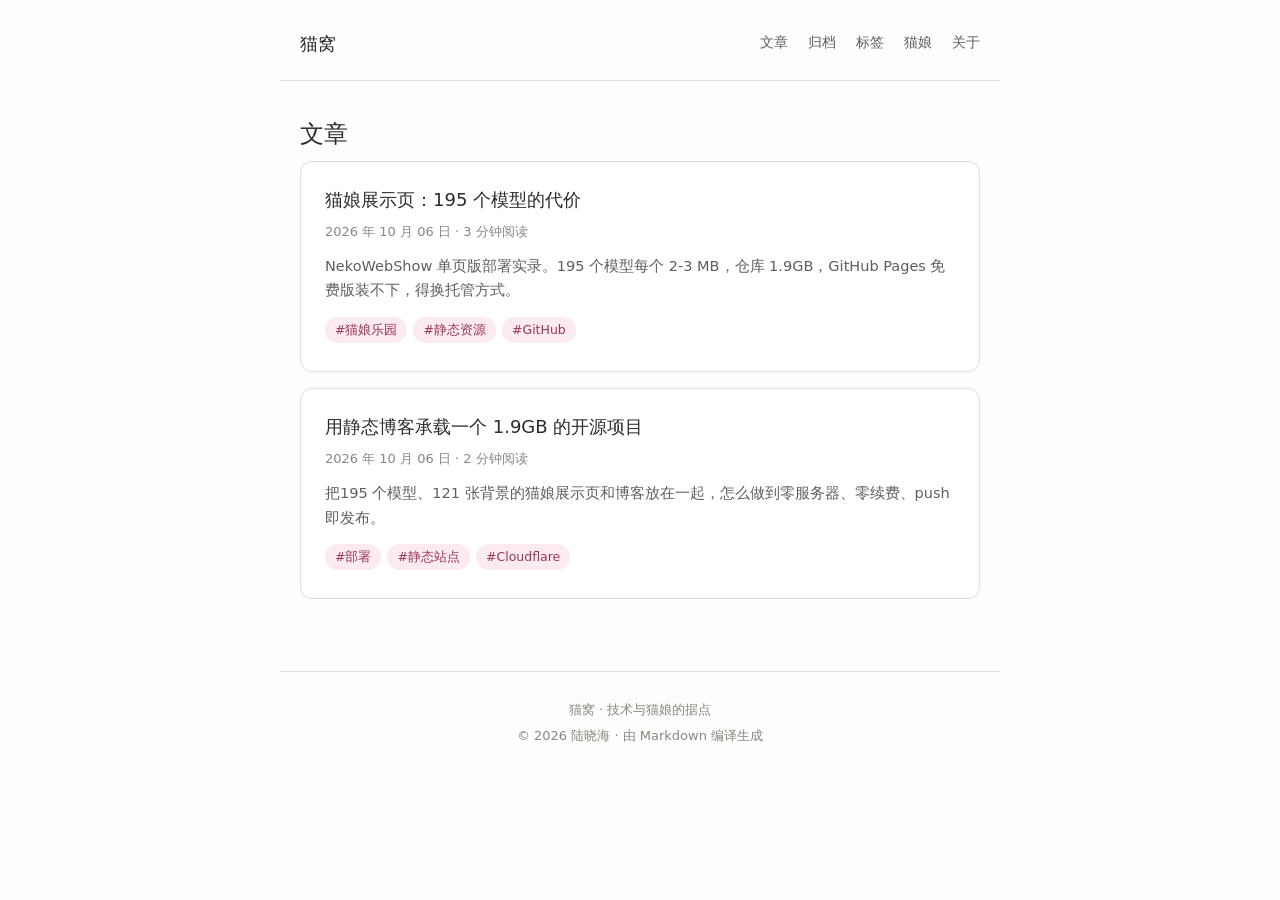
==== commit 45f625a4: "部署静态博客「猫窝」到 GitHub Pages 用 Markdown 编译的静态博客替代原 anime-landing 落地页，无数据库、无服务器。  新增：文章列表/归档/标签（含每标签独立页）/" ====
--- a/index.html
+++ b/index.html
@@ -1,592 +1,41 @@
 <!DOCTYPE html>
 <html lang="zh-CN">
 <head>
-<meta charset="UTF-8">
-<meta name="viewport" content="width=device-width, initial-scale=1.0">
-<title>躲在超市后门抽烟的两人</title>
-<style>
-:root {
-  --night: #060a12;
-  --night-mid: #0d1320;
-  --night-light: #182036;
-  --night-card: #111827;
-  --night-card-hover: #161f33;
-  --warm: #fef3c7;
-  --amber: #f59e0b;
-  --amber-dim: rgba(245,158,11,.4);
-  --ember: #ea580c;
-  --ember-dim: rgba(234,88,12,.5);
-  --smoke: rgba(255,255,255,.04);
-  --text: #e2e8f0;
-  --text-2: #94a3b8;
-  --text-3: #4b5563;
-  --glow-warm: rgba(245,158,11,.1);
-  --glow-ember: rgba(234,88,12,.06);
-  --cool: rgba(99,130,200,.06);
-  --radius: 20px;
-}
-
-*,*::before,*::after{margin:0;padding:0;box-sizing:border-box}
-html{scroll-behavior:smooth}
-body{font-family:"Hiragino Sans","Noto Sans SC","PingFang SC","Microsoft YaHei",system-ui,sans-serif;background:var(--night);color:var(--text);line-height:1.8;overflow-x:hidden;-webkit-font-smoothing:antialiased}
-
-.container{max-width:1200px;margin:0 auto;padding:0 2rem}
-
-/* Reveal system */
-.rv{opacity:0;transform:translateY(32px);transition:opacity .8s cubic-bezier(.16,1,.3,1),transform .8s cubic-bezier(.16,1,.3,1)}
-.rv.vis{opacity:1;transform:translateY(0)}
-.rv-d1{transition-delay:.1s}.rv-d2{transition-delay:.2s}.rv-d3{transition-delay:.3s}
-.rv-d4{transition-delay:.4s}.rv-d5{transition-delay:.5s}
-@media(prefers-reduced-motion:reduce){.rv{opacity:1;transform:none;transition:none}}
-
-/* Keyframes */
-@keyframes fadeUp{from{opacity:0;transform:translateY(40px)}to{opacity:1;transform:translateY(0)}}
-@keyframes fadeIn{from{opacity:0}to{opacity:1}}
-@keyframes smokeDrift{0%,100%{transform:translate(0,0) scale(1);opacity:.2}25%{transform:translate(60px,-25px) scale(1.1);opacity:.35}50%{transform:translate(-30px,-55px) scale(1.05);opacity:.15}75%{transform:translate(20px,-15px) scale(1.08);opacity:.3}}
-@keyframes smokeDrift2{0%,100%{transform:translate(0,0) scale(1);opacity:.15}50%{transform:translate(-50px,-35px) scale(1.15);opacity:.3}}
-@keyframes smokeRise{0%{transform:translateY(0) scaleX(1);opacity:.5}100%{transform:translateY(-120px) scaleX(2.5);opacity:0}}
-@keyframes warmPulse{0%,100%{opacity:.4}50%{opacity:.85}}
-@keyframes lineGrow{from{transform:scaleX(0)}to{transform:scaleX(1)}}
-@keyframes emberFloat{0%,100%{transform:translateY(0) scale(1);opacity:.5}50%{transform:translateY(-28px) scale(1.2);opacity:1}}
-@keyframes emberFloat2{0%,100%{transform:translateY(0) scale(1);opacity:.3}50%{transform:translateY(-40px) scale(1.3);opacity:.7}}
-@keyframes countUp{from{opacity:0;transform:translateY(16px)}to{opacity:1;transform:translateY(0)}}
-@keyframes scrollHint{0%,100%{opacity:.5;transform:translateY(0)}50%{opacity:1;transform:translateY(8px)}}
-@keyframes breathe{0%,100%{transform:scale(1);opacity:.25}50%{transform:scale(1.04);opacity:.45}}
-@keyframes dividerGlow{0%,100%{opacity:.3}50%{opacity:.7}}
-@keyframes floatIn{from{opacity:0;transform:translateX(-20px)}to{opacity:1;transform:translateX(0)}}
-
-@media(prefers-reduced-motion:reduce){*,*::before,*::after{animation-duration:.01ms!important;animation-iteration-count:1!important;transition-duration:.01ms!important}}
-
-/* Nav */
-nav{position:fixed;top:0;left:0;right:0;z-index:100;display:flex;justify-content:space-between;align-items:center;padding:1.25rem 2rem;background:linear-gradient(to bottom,rgba(6,10,18,.97) 60%,transparent);backdrop-filter:blur(12px);-webkit-backdrop-filter:blur(12px);max-height:64px}
-.nav-logo{font-size:.68rem;letter-spacing:.24em;color:var(--amber-dim);font-weight:600;text-transform:uppercase}
-.nav-links{display:flex;gap:2.2rem}
-.nav-links a{color:var(--text-3);text-decoration:none;font-size:.75rem;letter-spacing:.08em;transition:color .3s;position:relative}
-.nav-links a:hover{color:var(--amber-dim)}
-.nav-links a::after{content:'';position:absolute;bottom:-5px;left:0;width:0;height:1px;background:var(--amber);transition:width .3s}
-.nav-links a:hover::after{width:100%}
-
-/* ════════ HERO ════════ */
-.hero{position:relative;min-height:100dvh;display:flex;align-items:center;overflow:hidden}
-.hero-bg{position:absolute;inset:0;background:radial-gradient(ellipse 70% 60% at 30% 40%,rgba(245,158,11,.05) 0%,transparent 65%),radial-gradient(ellipse 50% 50% at 75% 35%,rgba(255,255,255,.025) 0%,transparent 55%),linear-gradient(175deg,var(--night) 0%,var(--night-mid) 60%,#0a0f1a 100%)}
-.hero-smoke{position:absolute;border-radius:50%;filter:blur(100px);pointer-events:none;z-index:1}
-.hero-smoke.a{width:650px;height:650px;background:radial-gradient(circle,rgba(255,255,255,.04),transparent 65%);top:0;right:5%;animation:smokeDrift 24s ease-in-out infinite}
-.hero-smoke.b{width:450px;height:450px;background:radial-gradient(circle,rgba(245,158,11,.035),transparent 60%);bottom:10%;left:3%;animation:smokeDrift2 30s ease-in-out infinite}
-.hero-smoke.c{width:550px;height:550px;background:radial-gradient(circle,rgba(255,255,255,.02),transparent 70%);top:30%;left:40%;animation:smokeDrift 28s ease-in-out infinite 6s}
-
-.hero-img-wrap{position:absolute;right:0;top:0;bottom:0;width:58%;z-index:1;overflow:hidden}
-.hero-img-wrap img{width:100%;height:100%;object-fit:cover;object-position:center 25%;filter:grayscale(.3) brightness(.5) contrast(1.15)}
-.hero-img-wrap::after{content:'';position:absolute;inset:0;background:linear-gradient(to right,rgba(6,10,18,.95) 0%,rgba(6,10,18,.6) 25%,rgba(6,10,18,.15) 50%,rgba(6,10,18,.45) 100%);z-index:2}
-.hero-img-mask{position:absolute;inset:0;background:radial-gradient(ellipse 65% 65% at 55% 45%,transparent 35%,rgba(6,10,18,.7) 100%);z-index:3}
-.hero-embers{position:absolute;top:30%;right:28%;width:250px;height:350px;z-index:4;pointer-events:none}
-.hero-embers span{position:absolute;width:3px;height:3px;background:var(--ember);border-radius:50%;box-shadow:0 0 10px var(--ember-dim);animation:emberFloat 4s ease-in-out infinite}
-.hero-embers span:nth-child(1){top:0;left:25%;animation-delay:0s;animation-duration:3.2s}
-.hero-embers span:nth-child(2){top:15%;left:65%;animation-delay:1s;animation-duration:4.5s;width:2px;height:2px}
-.hero-embers span:nth-child(3){top:40%;left:45%;animation-delay:2s;animation-duration:3.8s}
-.hero-embers span:nth-child(4){top:55%;left:30%;animation-delay:.5s;animation-duration:4s;width:2.5px;height:2.5px}
-.hero-embers span:nth-child(5){top:25%;left:80%;animation-delay:1.8s;animation-duration:5s}
-.hero-embers span:nth-child(6){top:70%;left:55%;animation-delay:2.8s;animation-duration:3.5s;width:3.5px;height:3.5px}
-
-/* Light pole beam */
-.hero-light{position:absolute;right:22%;top:0;bottom:0;width:1px;background:linear-gradient(to bottom,transparent 0%,rgba(245,158,11,.08) 35%,rgba(245,158,11,.12) 48%,rgba(245,158,11,.08) 62%,transparent 100%);filter:blur(1.5px);z-index:2}
-.hero-light::after{content:'';position:absolute;top:38%;right:-50px;width:100px;height:150px;background:radial-gradient(ellipse,rgba(245,158,11,.05),transparent 70%);filter:blur(25px)}
-
-.hero-content{position:relative;z-index:5;max-width:640px;padding-left:2rem}
-.hero-eyebrow{font-size:.65rem;letter-spacing:.28em;color:var(--amber-dim);text-transform:uppercase;margin-bottom:1.5rem;font-weight:600;animation:fadeIn 1s cubic-bezier(.16,1,.3,1) .1s forwards;opacity:0}
-.hero-title{font-size:clamp(3.2rem,7.5vw,5.8rem);font-weight:900;line-height:1.05;letter-spacing:-.04em;color:var(--text);animation:fadeUp 1s cubic-bezier(.16,1,.3,1) .2s forwards;opacity:0}
-.hero-title .line2{display:block;color:var(--text-2);font-size:.95em;font-weight:800}
-.hero-title .glow{color:var(--amber);font-weight:900}
-.hero-sub{font-size:clamp(.9rem,1.6vw,1.1rem);color:var(--text-2);margin-top:2rem;font-weight:300;letter-spacing:.04em;line-height:1.9;max-width:460px;animation:fadeUp 1s cubic-bezier(.16,1,.3,1) .4s forwards;opacity:0}
-.hero-rule{width:64px;height:1px;background:var(--amber);margin-top:2.5rem;transform-origin:left;animation:lineGrow 1s cubic-bezier(.16,1,.3,1) .6s forwards,warmPulse 3s ease-in-out 1.8s infinite;opacity:0}
-.hero-meta{margin-top:2rem;display:flex;gap:2.5rem;flex-wrap:wrap;font-size:.75rem;color:var(--text-3);letter-spacing:.12em;animation:fadeUp 1s cubic-bezier(.16,1,.3,1) .75s forwards;opacity:0}
-.hero-meta span{display:flex;align-items:center;gap:.5rem}
-.hero-ember-dot{width:6px;height:6px;background:var(--ember);border-radius:50%;box-shadow:0 0 10px var(--ember-dim);animation:warmPulse 1.5s ease-in-out infinite}
-
-.scroll-hint{position:absolute;bottom:2.5rem;left:50%;transform:translateX(-50%);z-index:5;display:flex;flex-direction:column;align-items:center;gap:.5rem;animation:scrollHint 2s ease-in-out infinite}
-.scroll-hint span{font-size:.6rem;letter-spacing:.2em;color:var(--text-3);text-transform:uppercase}
-.scroll-hint .arrow{width:1px;height:32px;background:linear-gradient(to bottom,var(--text-3),transparent);position:relative}
-.scroll-hint .arrow::after{content:'';position:absolute;bottom:0;left:50%;transform:translateX(-50%);width:6px;height:6px;border-right:1px solid var(--text-3);border-bottom:1px solid var(--text-3);transform:translateX(-50%) rotate(45deg)}
-
-/* ════════ DIVIDERS ════════ */
-.section-divider{height:1px;background:linear-gradient(to right,transparent,var(--text-3),transparent);opacity:.12;max-width:1200px;margin:0 auto}
-.section-divider.amber{background:linear-gradient(to right,transparent,var(--amber-dim),transparent);opacity:.2;animation:dividerGlow 4s ease-in-out infinite}
-.section-divider.wide{max-width:100%}
-
-/* ════════ TWO FACES ════════ */
-.two-faces{position:relative;padding:8rem 0;overflow:hidden}
-.two-faces::before{content:'';position:absolute;inset:0;background:radial-gradient(ellipse 70% 60% at 50% 50%,var(--glow-ember),transparent 70%)}
-.two-faces-hd{text-align:center;margin-bottom:5rem}
-.two-faces-hd .label{font-size:.6rem;letter-spacing:.28em;color:var(--amber);text-transform:uppercase;font-weight:600;margin-bottom:1rem}
-.two-faces-hd h2{font-size:clamp(2rem,4.5vw,3.5rem);font-weight:800;letter-spacing:-.03em;line-height:1.2}
-.two-faces-hd p{color:var(--text-3);font-size:.9rem;margin-top:1rem;letter-spacing:.04em}
-.faces-split{display:grid;grid-template-columns:1fr 1fr;gap:0;min-height:560px;max-width:1000px;margin:0 auto;position:relative}
-.face-panel{position:relative;overflow:hidden;display:flex;flex-direction:column;justify-content:flex-end;padding:3rem;min-height:560px}
-.face-panel img{position:absolute;inset:0;width:100%;height:100%;object-fit:cover}
-.face-panel .face-overlay{position:absolute;inset:0;z-index:2}
-.face-panel .face-text{position:relative;z-index:3;padding-top:55%}
-.face-panel.left img{filter:grayscale(.25) brightness(.55) sepia(.15);object-position:center 20%}
-.face-panel.left .face-overlay{background:linear-gradient(to top,rgba(6,10,18,.95) 0%,rgba(6,10,18,.5) 40%,rgba(6,10,18,.1) 75%,transparent 100%),radial-gradient(ellipse at 50% 60%,rgba(245,158,11,.08),transparent 55%)}
-.face-panel.right img{filter:grayscale(.55) brightness(.45) contrast(1.15) hue-rotate(-15deg);object-position:center 35%}
-.face-panel.right .face-overlay{background:linear-gradient(to top,rgba(6,10,18,.95) 0%,rgba(6,10,18,.6) 40%,rgba(6,10,18,.15) 75%,transparent 100%),radial-gradient(ellipse at 40% 50%,rgba(99,130,200,.06),transparent 50%)}
-.face-splitter{position:absolute;left:50%;top:0;bottom:0;width:1px;z-index:10;pointer-events:none}
-.face-splitter .line{position:absolute;inset:0;background:linear-gradient(to bottom,transparent 5%,var(--amber-dim) 20%,var(--amber-dim) 80%,transparent 95%);opacity:.5}
-.face-splitter .smoke-knot{position:absolute;top:45%;left:50%;transform:translate(-50%,-50%);width:80px;height:80px;background:radial-gradient(circle,rgba(245,158,11,.08),transparent 70%);filter:blur(20px);animation:breathe 4s ease-in-out infinite}
-.face-label{font-size:.58rem;letter-spacing:.3em;color:var(--amber);text-transform:uppercase;font-weight:600;margin-bottom:.75rem}
-.face-name{font-size:2rem;font-weight:800;letter-spacing:-.02em;margin-bottom:.5rem}
-.face-desc{font-size:.85rem;color:var(--text-2);max-width:320px;line-height:1.9}
-
-/* ════════ QUOTES CAROUSEL ════════ */
-.quotes-carousel{padding:6rem 0}
-.quotes-carousel .container{overflow:hidden}
-.quotes-carousel h2{font-size:clamp(1.8rem,4vw,3rem);font-weight:800;letter-spacing:-.03em;margin-bottom:3rem}
-.quotes-track{display:flex;gap:1.5rem;overflow-x:auto;scroll-snap-type:x mandatory;scrollbar-width:thin;scrollbar-color:var(--text-3) transparent;padding-bottom:.5rem;-webkit-overflow-scrolling:touch}
-.quotes-track::-webkit-scrollbar{height:4px}
-.quotes-track::-webkit-scrollbar-track{background:transparent}
-.quotes-track::-webkit-scrollbar-thumb{background:var(--text-3);border-radius:4px}
-.quote-card{flex:0 0 340px;scroll-snap-align:start;background:var(--night-card);border:1px solid rgba(255,255,255,.04);border-radius:var(--radius);padding:2.5rem;transition:border-color .3s,transform .3s}
-.quote-card:hover{border-color:rgba(245,158,11,.12);transform:translateY(-2px)}
-.quote-card .q-mark{font-size:3.5rem;color:var(--amber);opacity:.25;line-height:1;margin-bottom:.5rem;font-family:Georgia,serif}
-.quote-card .q-text{font-size:1.05rem;color:var(--text);line-height:2;font-weight:300;letter-spacing:.02em}
-.quote-card .q-from{margin-top:1.25rem;font-size:.7rem;color:var(--text-3);letter-spacing:.12em;padding-top:1rem;border-top:1px solid rgba(255,255,255,.04)}
-
-/* ════════ STORY ════════ */
-.story{position:relative;padding:8rem 0}
-.story-grid{display:grid;grid-template-columns:1.2fr 1fr;gap:5rem;align-items:center}
-.story-visual{position:relative;aspect-ratio:3/4;background:var(--night-mid);border-radius:var(--radius);overflow:hidden;border:1px solid rgba(255,255,255,.04)}
-.story-visual img{width:100%;height:100%;object-fit:cover;filter:grayscale(.45) brightness(.55) contrast(1.08);transition:transform 1.5s cubic-bezier(.16,1,.3,1),filter 1s ease}
-.story-visual:hover img{transform:scale(1.04);filter:grayscale(.2) brightness(.6) contrast(1.12)}
-.story-visual .vignette{position:absolute;inset:0;background:radial-gradient(ellipse 80% 80% at 50% 50%,transparent 30%,rgba(6,10,18,.55) 100%);z-index:2}
-.story-visual .amber-wash{position:absolute;inset:0;background:radial-gradient(ellipse at 50% 55%,var(--glow-warm),transparent 60%);z-index:3;pointer-events:none}
-.story-visual .floating-smoke{position:absolute;bottom:20%;left:10%;width:140px;height:200px;background:radial-gradient(ellipse,rgba(255,255,255,.035),transparent 70%);filter:blur(18px);animation:smokeDrift 18s ease-in-out infinite;z-index:4}
-
-.story-text h2{font-size:clamp(2rem,4.5vw,3.5rem);font-weight:800;letter-spacing:-.03em;margin-bottom:2rem}
-.story-text .tag{display:inline-block;font-size:.6rem;letter-spacing:.25em;color:var(--amber);text-transform:uppercase;font-weight:600;margin-bottom:1.2rem;padding:.3rem .8rem;border:1px solid rgba(245,158,11,.15);border-radius:100px}
-.story-text p{font-size:1rem;color:var(--text-2);max-width:480px;line-height:2.2}
-.story-text p+p{margin-top:1.5rem}
-.story-text .story-highlight{color:var(--amber);font-weight:500}
-.story-text .story-meta{margin-top:2rem;display:flex;gap:2rem;font-size:.72rem;color:var(--text-3);letter-spacing:.08em}
-
-/* ════════ COUNTERS ════════ */
-.counters{padding:6rem 0;position:relative}
-.counters::before{content:'';position:absolute;inset:0;background:radial-gradient(ellipse 60% 50% at 50% 50%,var(--glow-warm),transparent 65%)}
-.counters-grid{display:grid;grid-template-columns:repeat(4,1fr);gap:2rem;position:relative}
-.counter-item{text-align:center;padding:2rem;background:var(--night-card);border-radius:var(--radius);border:1px solid rgba(255,255,255,.03);transition:border-color .4s,transform .4s}
-.counter-item:hover{border-color:rgba(245,158,11,.15);transform:translateY(-3px)}
-.counter-num{font-size:clamp(2.5rem,5vw,4rem);font-weight:900;color:var(--amber);letter-spacing:-.03em;animation:countUp .8s cubic-bezier(.16,1,.3,1) forwards;opacity:0}
-.counter-item:nth-child(1) .counter-num{animation-delay:.1s}
-.counter-item:nth-child(2) .counter-num{animation-delay:.25s}
-.counter-item:nth-child(3) .counter-num{animation-delay:.4s}
-.counter-item:nth-child(4) .counter-num{animation-delay:.55s}
-.counter-unit{font-size:.7rem;letter-spacing:.15em;color:var(--text-3);text-transform:uppercase;font-weight:500;margin-bottom:.5rem}
-.counter-desc{font-size:.82rem;color:var(--text-2);margin-top:.75rem;line-height:1.6}
-
-.char-card-sasaki{overflow:hidden;padding:0;display:grid;grid-template-columns:1fr;grid-template-rows:minmax(200px,auto) 1fr}
-.char-card-sasaki .sasaki-img-wrap{position:relative;overflow:hidden;min-height:200px}
-.char-card-sasaki .sasaki-img-wrap img{width:100%;height:100%;object-fit:cover;object-position:center 20%;filter:grayscale(.5) brightness(.45) contrast(1.15);transition:filter 1s ease}
-.char-card-sasaki:hover .sasaki-img-wrap img{filter:grayscale(.35) brightness(.5) contrast(1.1)}
-.char-card-sasaki .sasaki-img-wrap .img-vignette{position:absolute;inset:0;background:radial-gradient(ellipse 70% 70% at 50% 45%,transparent 30%,rgba(6,10,18,.6) 100%);z-index:2}
-.char-card-sasaki .sasaki-img-wrap .img-glow{position:absolute;inset:0;background:radial-gradient(ellipse at 45% 50%,rgba(99,130,200,.04),transparent 55%);z-index:3;pointer-events:none}
-.char-card-sasaki .sasaki-img-wrap .img-fade{position:absolute;bottom:0;left:0;right:0;height:60%;background:linear-gradient(to top,var(--night-card),transparent);z-index:4}
-
-/* ════════ CHARACTERS ════════ */
-.chars{padding:6rem 0}
-.chars-hd{margin-bottom:4rem}
-.chars-hd .label{font-size:.6rem;letter-spacing:.28em;color:var(--amber);text-transform:uppercase;font-weight:600;margin-bottom:.75rem}
-.chars-hd h2{font-size:clamp(2rem,4.5vw,3.5rem);font-weight:800;letter-spacing:-.03em}
-.chars-hd p{color:var(--text-3);font-size:.9rem;margin-top:.75rem}
-.char-grid{display:grid;grid-template-columns:7fr 5fr;gap:2rem}
-.char-card{background:var(--night-card);border-radius:var(--radius);border:1px solid rgba(255,255,255,.04);position:relative;overflow:hidden;transition:transform .5s cubic-bezier(.16,1,.3,1),border-color .4s}
-.char-card:hover{transform:translateY(-3px);border-color:rgba(245,158,11,.1)}
-.char-card .card-aura{position:absolute;top:-25%;right:-15%;width:280px;height:280px;border-radius:50%;filter:blur(80px);opacity:.35;pointer-events:none}
-.char-card .card-aura.cool{background:rgba(99,130,200,.05)}
-.char-card .card-aura.warm{background:rgba(245,158,11,.05)}
-.char-card-body{padding:3rem;position:relative}
-.char-role{font-size:.58rem;letter-spacing:.28em;color:var(--amber);text-transform:uppercase;font-weight:600;margin-bottom:1.2rem;display:flex;align-items:center;gap:.5rem}
-.char-role .dot{width:4px;height:4px;border-radius:50%;background:var(--ember);box-shadow:0 0 8px var(--ember-dim)}
-.char-name-big{font-size:2rem;font-weight:800;letter-spacing:-.02em;margin-bottom:.3rem}
-.char-name-sub{font-size:.7rem;color:var(--text-3);letter-spacing:.15em;text-transform:uppercase;margin-bottom:1.5rem}
-.char-desc{font-size:.92rem;color:var(--text-2);line-height:2.1;max-width:440px}
-.char-traits{margin-top:1.5rem;display:flex;flex-wrap:wrap;gap:.5rem}
-.char-traits span{font-size:.7rem;padding:.3rem .8rem;border-radius:100px;background:rgba(255,255,255,.03);color:var(--text-3);letter-spacing:.06em;border:1px solid rgba(255,255,255,.04)}
-
-.char-card-yamada{overflow:hidden;padding:0;display:grid;grid-template-columns:1fr;grid-template-rows:minmax(240px,auto) 1fr}
-.char-card-yamada .yamada-img-wrap{position:relative;overflow:hidden;min-height:240px}
-.char-card-yamada .yamada-img-wrap img{width:100%;height:100%;object-fit:cover;object-position:center 22%;filter:grayscale(.35) brightness(.5) contrast(1.1);transition:filter 1s ease}
-.char-card-yamada:hover .yamada-img-wrap img{filter:grayscale(.15) brightness(.55) contrast(1.15)}
-.char-card-yamada .yamada-img-wrap .img-vignette{position:absolute;inset:0;background:radial-gradient(ellipse 70% 70% at 50% 45%,transparent 30%,rgba(6,10,18,.6) 100%);z-index:2}
-.char-card-yamada .yamada-img-wrap .img-glow{position:absolute;inset:0;background:radial-gradient(ellipse at 55% 50%,var(--glow-warm),transparent 55%);z-index:3;pointer-events:none}
-.char-card-yamada .yamada-img-wrap .img-fade{position:absolute;bottom:0;left:0;right:0;height:60%;background:linear-gradient(to top,var(--night-card),transparent);z-index:4}
-.char-card-yamada .yamada-img-wrap .img-label{position:absolute;top:1rem;left:1.5rem;z-index:5;font-size:.55rem;letter-spacing:.24em;color:var(--amber);background:rgba(6,10,18,.6);padding:.25rem .7rem;border-radius:100px;text-transform:uppercase;font-weight:600;pointer-events:none}
-
-/* ════════ BENTO ════════ */
-.bento{padding:6rem 0}
-.bento h2{font-size:clamp(2rem,4.5vw,3.5rem);font-weight:800;letter-spacing:-.03em;margin-bottom:3rem}
-.bento-grid{display:grid;grid-template-columns:repeat(4,1fr);grid-auto-rows:minmax(150px,auto);gap:1rem}
-.bc{background:var(--night-card);border-radius:14px;padding:1.75rem;border:1px solid rgba(255,255,255,.03);transition:border-color .3s,transform .3s;display:flex;flex-direction:column;justify-content:space-between}
-.bc:hover{border-color:rgba(255,255,255,.08);transform:translateY(-2px)}
-.bc.w2{grid-column:span 2}.bc.h2{grid-row:span 2}.bc.w4{grid-column:span 4}
-.bc-label{font-size:.58rem;letter-spacing:.2em;color:var(--text-3);text-transform:uppercase;font-weight:500;margin-bottom:auto}
-.bc-val{font-size:clamp(1.1rem,2vw,1.6rem);font-weight:700;line-height:1.4;margin-top:.75rem;color:var(--text)}
-.bc-sub{font-size:.8rem;color:var(--text-3);margin-top:.5rem;line-height:1.7}
-.bc.accent{background:linear-gradient(135deg,rgba(245,158,11,.07),rgba(234,88,12,.025));border-color:rgba(245,158,11,.08)}
-.bc.accent .bc-val{color:var(--amber)}
-.bc.accent2{background:linear-gradient(135deg,rgba(99,130,200,.05),rgba(6,10,18,.5));border-color:rgba(99,130,200,.06)}
-
-/* ════════ FOOTER ════════ */
-footer{padding:4rem 0 3rem;border-top:1px solid rgba(255,255,255,.04);margin-top:3rem}
-.footer-grid{display:flex;justify-content:space-between;align-items:flex-start;flex-wrap:wrap;gap:2rem}
-.footer-brand p{font-size:.7rem;color:var(--text-3);letter-spacing:.1em}
-.footer-brand .ember{margin-right:.4rem;display:inline-block;vertical-align:middle;font-size:.8rem}
-.footer-links{display:flex;gap:2rem}
-.footer-links a{font-size:.7rem;color:var(--text-3);text-decoration:none;letter-spacing:.08em;transition:color .3s}
-.footer-links a:hover{color:var(--amber-dim)}
-.footer-note{font-size:.65rem;color:var(--text-3);opacity:.5;margin-top:1.5rem;letter-spacing:.06em}
-
-/* ════════ RESPONSIVE ════════ */
-@media(max-width:1024px){
-  .faces-split{max-width:100%;min-height:480px}
-  .face-panel{min-height:480px;padding:2rem}
-  .bento-grid{grid-template-columns:repeat(2,1fr)}
-  .bc.w4{grid-column:span 2}
-  .counters-grid{grid-template-columns:repeat(2,1fr)}
-  .hero-img-wrap{width:48%}
-}
-@media(max-width:768px){
-  .hero-img-wrap{width:100%;height:45vh;top:auto;bottom:0;opacity:.3}
-  .hero-img-wrap::after{background:linear-gradient(to top,rgba(6,10,18,.95) 0%,rgba(6,10,18,.4) 50%,transparent 100%)}
-  .hero-content{padding-left:0;max-width:100%}
-  .hero{padding:5rem 1.25rem 3rem}
-  .faces-split{grid-template-columns:1fr;min-height:auto}
-  .face-panel{min-height:380px}
-  .face-splitter{display:none}
-  .story-grid{grid-template-columns:1fr;gap:2.5rem}
-  .story-visual{aspect-ratio:4/3;max-height:380px}
-  .story-text p{max-width:100%}
-  .char-grid{grid-template-columns:1fr}
-  .counters-grid{grid-template-columns:1fr 1fr;gap:1rem}
-  .bento-grid{grid-template-columns:1fr}
-  .bc.w2,.bc.w4{grid-column:span 1}.bc.h2{grid-row:span 1}
-  .container{padding:0 1.25rem}
-  nav{padding:.9rem 1.25rem}
-  .nav-links{gap:1.2rem}
-  .quote-card{flex:0 0 280px}
-  .story,.chars,.bento,.quotes-carousel,.counters,.two-faces{padding:4rem 0}
-  footer{padding:3rem 0 2rem}
-  .footer-grid{flex-direction:column;text-align:center}
-  .footer-links{justify-content:center}
-}
-@media(max-width:480px){
-  .hero-title{font-size:2.5rem}
-  .counters-grid{grid-template-columns:1fr}
-  .quote-card{flex:0 0 260px;padding:1.75rem}
-  .char-card-body{padding:2rem}
-  .faces-split .face-panel{min-height:300px;padding:1.5rem}
-  .hero-meta{gap:1rem;font-size:.68rem}
-}
-</style>
+<meta charset="utf-8">
+<meta name="viewport" content="width=device-width, initial-scale=1">
+<title>文章 · 猫窝</title>
+<meta name="description" content="技术与猫娘的据点">
+<link rel="stylesheet" href="/css/style.css">
 </head>
 <body>
-
-<nav>
-  <div class="nav-logo">Super no Urado</div>
-  <div class="nav-links">
-    <a href="#faces">两面</a>
-    <a href="#story">故事</a>
-    <a href="#chars">角色</a>
-    <a href="#info">信息</a>
-  </div>
-</nav>
-
-<!-- ════════ HERO ════════ -->
-<section class="hero">
-  <div class="hero-bg"></div>
-  <div class="hero-smoke a"></div>
-  <div class="hero-smoke b"></div>
-  <div class="hero-smoke c"></div>
-  <div class="hero-light"></div>
-  <div class="hero-img-wrap">
-    <img src="img-kv.png" alt="躲在超市后门抽烟的两人">
-    <div class="hero-img-mask"></div>
-    <div class="hero-embers"><span></span><span></span><span></span><span></span><span></span><span></span></div>
-  </div>
-  <div class="hero-content">
-    <div class="hero-eyebrow">原著累计突破 220万部</div>
-    <h1 class="hero-title">躲在<span class="glow">超市后门</span><br><span class="line2">抽烟的两人</span></h1>
-    <p class="hero-sub">四十五岁的疲惫社畜，和一个有两副面孔的女人。<br>在超市后门的烟雾里，他们找到了比香烟更能缓解疲惫的东西。</p>
-    <div class="hero-rule"></div>
-    <div class="hero-meta">
-      <span><span class="hero-ember-dot"></span>2025.07 放送</span>
-      <span>全 12 话</span>
-      <span>恋爱 · 治愈 · 现实主义</span>
-    </div>
-  </div>
-  <div class="scroll-hint"><span>向下滚动</span><div class="arrow"></div></div>
-</section>
-
-<div class="section-divider amber wide"></div>
-
-<!-- ════════ TWO FACES ════════ -->
-<section class="two-faces rv" id="faces">
-  <div class="container">
-    <div class="two-faces-hd">
-      <div class="label">她有两张面孔</div>
-      <h2>山田 与 田山</h2>
-      <p>白天的温柔收银员，夜晚的神秘女子。同一个人，两个身份。</p>
-    </div>
-  </div>
-  <div class="faces-split">
-    <div class="face-panel left rv rv-d1">
-      <img src="img-yamada-day.png" alt="山田">
-      <div class="face-overlay"></div>
-      <div class="face-text">
-        <div class="face-label">白天</div>
-        <div class="face-name">山田</div>
-        <div class="face-desc">超市收银员，笑容像便利店灯光一样温暖。对每一位顾客都温柔有礼，是佐佐木每天来超市唯一期待见到的人。</div>
-      </div>
-    </div>
-    <div class="face-panel right rv rv-d2">
-      <img src="img-yamada.jpg" alt="田山">
-      <div class="face-overlay"></div>
-      <div class="face-text">
-        <div class="face-label">夜晚</div>
-        <div class="face-name">田山</div>
-        <div class="face-desc">穿着奇装异服、说话方式截然不同的另一个她。把佐佐木带到超市后门，递给他一支烟。没有人知道这个秘密，除了他。</div>
-      </div>
-    </div>
-    <div class="face-splitter">
-      <div class="line"></div>
-      <div class="smoke-knot"></div>
-    </div>
-  </div>
-</section>
-
-<div class="section-divider"></div>
-
-<!-- ════════ QUOTES ════════ -->
-<section class="quotes-carousel rv">
-  <div class="container">
-    <h2>名台词</h2>
-    <div class="quotes-track">
-      <div class="quote-card rv rv-d1">
-        <div class="q-mark">&ldquo;</div>
-        <div class="q-text">很难用一个词来明确形容两人的关系。既不是恋人，也不是朋友。但确实有什么东西在那里。</div>
-        <div class="q-from">· 地主</div>
-      </div>
-      <div class="quote-card rv rv-d2">
-        <div class="q-mark">&ldquo;</div>
-        <div class="q-text">每天下班后唯一期待的，不是回家，而是去便利店看看山田小姐有没有在。</div>
-        <div class="q-from">· 佐佐木内心独白</div>
-      </div>
-      <div class="quote-card rv rv-d3">
-        <div class="q-mark">&ldquo;</div>
-        <div class="q-text">后门外的夜晚很安静。只有两人吐出的烟雾缓缓升起，像是在替他们说出说不出口的话。</div>
-        <div class="q-from">· 原作旁白</div>
-      </div>
-      <div class="quote-card rv rv-d4">
-        <div class="q-mark">&ldquo;</div>
-        <div class="q-text">像深夜便利店的灯光一样令人安心。这不是恋爱喜剧，这是成年人的生存报告。</div>
-        <div class="q-from">· 读者评价</div>
-      </div>
-      <div class="quote-card rv rv-d5">
-        <div class="q-mark">&ldquo;</div>
-        <div class="q-text">疲惫的中年男人和神秘的女店员。在所有人都睡着之后，属于两个人的时间才刚刚开始。</div>
-        <div class="q-from">· 编辑推荐语</div>
-      </div>
-    </div>
-  </div>
-</section>
-
-<div class="section-divider"></div>
-
-<!-- ════════ STORY ════════ -->
-<section class="story rv" id="story">
-  <div class="container">
-    <div class="story-grid">
-      <div class="story-visual rv rv-d1">
-        <img src="img-duo-manga.jpg" alt="两人的漫画场景">
-        <div class="vignette"></div>
-        <div class="amber-wash"></div>
-        <div class="floating-smoke"></div>
-      </div>
-      <div class="story-text rv rv-d2">
-        <span class="tag">为什么是超市后门</span>
-        <h2>成年人<br>也需要一个<br>可以喘息的角落</h2>
-        <p>四十五岁的<span class="story-highlight">佐佐木</span>，每天都在为工作疲于奔命。上司的压力、同事的期待、没完没了的加班 — 他唯一的治愈，是常去超市里女店员山田小姐灿烂的笑容。</p>
-        <p>直到某个晚上，山田不在。一个穿着古怪的"田山"把他带到了超市后门。从那天起，<span class="story-highlight">超市后门</span>成了两个人逃离现实的避难所。没有社会身份的负担，没有必须要说的话。只有烟雾，和另一个同样疲惫的人。</p>
-        <p class="story-meta">这不止是一部恋爱漫画。它是献给每一个在深夜感到疲惫的成年人的情书。</p>
-        <div class="story-meta">
-          <span>原作 · 地主</span>
-          <span>累计 220万部+</span>
-        </div>
-      </div>
-    </div>
-  </div>
-</section>
-
-<div class="section-divider amber"></div>
-
-<!-- ════════ COUNTERS ════════ -->
-<section class="counters rv">
-  <div class="container">
-    <div class="counters-grid">
-      <div class="counter-item rv rv-d1">
-        <div class="counter-unit">累计发行</div>
-        <div class="counter-num">220<span style="font-size:.5em;font-weight:600">万+</span></div>
-        <div class="counter-desc">日本国内漫画单行本累计销量，仍在持续增长</div>
-      </div>
-      <div class="counter-item rv rv-d2">
-        <div class="counter-unit">大赏</div>
-        <div class="counter-num">No.<span style="color:var(--ember)">1</span></div>
-        <div class="counter-desc">2022年「下一部漫画大赏」Web漫画部门榜首</div>
-      </div>
-      <div class="counter-item rv rv-d3">
-        <div class="counter-unit">放送</div>
-        <div class="counter-num">12<span style="font-size:.45em;font-weight:600">话</span></div>
-        <div class="counter-desc">2025年7月动画化，全12话放送预定</div>
-      </div>
-      <div class="counter-item rv rv-d4">
-        <div class="counter-unit">推荐</div>
-        <div class="counter-num">No.<span style="color:var(--ember)">4</span></div>
-        <div class="counter-desc">2023年全国书店店员推荐漫画第4名</div>
-      </div>
-    </div>
-  </div>
-</section>
-
-<div class="section-divider"></div>
-
-<!-- ════════ CHARACTERS ════════ -->
-<section class="chars rv" id="chars">
-  <div class="container">
-    <div class="chars-hd">
-      <div class="label">登场人物</div>
-      <h2>在后门相遇的<br>两个人</h2>
-      <p>疲惫的中年人和神秘的女店员，在深夜的超市后门编织出的、难以定义的关系。</p>
-    </div>
-    <div class="char-grid">
-      <div class="char-card char-card-sasaki rv rv-d1">
-        <div class="card-aura cool"></div>
-        <div class="sasaki-img-wrap">
-          <img src="img-sasaki.png" alt="佐佐木">
-          <div class="img-vignette"></div>
-          <div class="img-glow"></div>
-          <div class="img-fade"></div>
-        </div>
-        <div class="char-card-body">
-          <div class="char-role"><span class="dot"></span>主人公</div>
-          <div class="char-name-big">佐佐木</div>
-          <div class="char-name-sub">SASAKI</div>
-          <div class="char-desc">45岁的普通上班族。日复一日地消耗在无休止的工作里，生活中几乎没有任何值得期待的事——除了下班后走进那家超市，看到收银台前山田小姐的笑容。</div>
-          <div class="char-traits">
-            <span>社畜</span><span>沉默寡言</span><span>温柔</span><span>疲惫</span>
-          </div>
-        </div>
-      </div>
-      <div class="char-card char-card-yamada rv rv-d2">
-        <div class="card-aura warm"></div>
-        <div class="yamada-img-wrap">
-          <img src="img-yamada-day.png" alt="山田小姐">
-          <div class="img-vignette"></div>
-          <div class="img-glow"></div>
-          <div class="img-fade"></div>
-        </div>
-        <div class="char-card-body">
-          <div class="char-role"><span class="dot"></span>女主角</div>
-          <div class="char-name-big">山田 / 田山</div>
-          <div class="char-name-sub">YAMADA · TAYAMA</div>
-          <div class="char-desc">白天是超市里温柔有礼的收银员，夜晚则以奇装异服和截然不同的人格出现。把佐佐木带去后门的人。她的秘密和孤独，只向这个男人敞开。</div>
-          <div class="char-traits">
-            <span>双重人格</span><span>神秘</span><span>温柔</span><span>孤独</span>
-          </div>
-        </div>
-      </div>
-    </div>
-  </div>
-</section>
-
-<div class="section-divider amber"></div>
-
-<!-- ════════ BENTO ════════ -->
-<section class="bento rv" id="info">
-  <div class="container">
-    <h2>作品信息</h2>
-    <div class="bento-grid">
-      <div class="bc h2 accent rv rv-d1">
-        <div class="bc-label">原著漫画</div>
-        <div class="bc-val">地主</div>
-        <div class="bc-sub">累计发行突破220万部，仍在连载中。被读者誉为"成年人的深夜食堂"。2022年获下一部漫画大赏Web漫画部门第1名。</div>
-      </div>
-      <div class="bc rv rv-d2">
-        <div class="bc-label">放送时间</div>
-        <div class="bc-val">2025.07</div>
-        <div class="bc-sub">全12话</div>
-      </div>
-      <div class="bc rv rv-d3">
-        <div class="bc-label">导演</div>
-        <div class="bc-val" style="font-size:1rem">铃木理人<br>森葵</div>
-      </div>
-      <div class="bc rv rv-d4">
-        <div class="bc-label">系列构成</div>
-        <div class="bc-val" style="font-size:1rem">吉田玲子</div>
-      </div>
-      <div class="bc rv rv-d1">
-        <div class="bc-label">角色设计</div>
-        <div class="bc-val" style="font-size:1rem">松浦有纱</div>
-      </div>
-      <div class="bc rv rv-d2">
-        <div class="bc-label">声优</div>
-        <div class="bc-val" style="font-size:.95rem">佐藤拓也<br>星希成奏</div>
-      </div>
-      <div class="bc accent2 rv rv-d3">
-        <div class="bc-label">标签</div>
-        <div class="bc-val" style="font-size:.95rem">恋爱 · 治愈<br>现实主义 · 日常</div>
-      </div>
-      <div class="bc rv rv-d4">
-        <div class="bc-label">单行本</div>
-        <div class="bc-val" style="font-size:1.2rem">12卷</div>
-        <div class="bc-sub">连载中</div>
-      </div>
-      <div class="bc w2 rv rv-d1">
-        <div class="bc-label">获奖记录</div>
-        <div class="bc-val">2022 下一部漫画大赏 Web漫画 第1名</div>
-        <div class="bc-sub">2023 全国书店店员推荐漫画 第4名 · 「这本漫画真厉害！」2023 男性篇第5名</div>
-      </div>
-      <div class="bc w2 rv rv-d2">
-        <div class="bc-label">连载信息</div>
-        <div class="bc-val" style="font-size:1.1rem">月刊Comic ZERO-SUM</div>
-        <div class="bc-sub">一迅社 · 2020年起连载 · 电子版同步配信</div>
-      </div>
-    </div>
-  </div>
-</section>
-
-<!-- ════════ FOOTER ════════ -->
-<footer>
-  <div class="container">
-    <div class="footer-grid">
-      <div class="footer-brand">
-        <p><span class="ember" style="color:var(--ember)">●</span> 躲在超市后门抽烟的两人</p>
-      </div>
-      <div class="footer-links">
-        <a href="#faces">两面</a>
-        <a href="#story">故事</a>
-        <a href="#chars">角色</a>
-        <a href="#info">信息</a>
-      </div>
-    </div>
-    <p class="footer-note">本页面为粉丝制作，非官方内容。所有图像版权归原作者所有。</p>
-  </div>
+<header class="site-head">
+  <a class="brand" href="/index.html">猫窝</a>
+  <nav>
+    <a href="/index.html">文章</a>
+    <a href="/archive.html">归档</a>
+    <a href="/tags.html">标签</a>
+    <a href="/neko/index.html">猫娘</a>
+    <a href="/about.html">关于</a>
+  </nav>
+</header>
+<main class="list-wrap">
+  <h1 class="page-title">文章</h1>
+      <article class="card">
+      <h2><a href="/posts/neko-web-show.html">猫娘展示页：195 个模型的代价</a></h2>
+      <p class="card-meta">2026 年 10 月 06 日 · 3 分钟阅读</p>
+      <p class="card-sum">NekoWebShow 单页版部署实录。195 个模型每个 2-3 MB，仓库 1.9GB，GitHub Pages 免费版装不下，得换托管方式。</p>
+      <p class="card-tags"><span class="tag">#猫娘乐园</span><span class="tag">#静态资源</span><span class="tag">#GitHub</span></p>
+    </article>
+    <article class="card">
+      <h2><a href="/posts/single-serve-static-site.html">用静态博客承载一个 1.9GB 的开源项目</a></h2>
+      <p class="card-meta">2026 年 10 月 06 日 · 2 分钟阅读</p>
+      <p class="card-sum">把195 个模型、121 张背景的猫娘展示页和博客放在一起，怎么做到零服务器、零续费、push 即发布。</p>
+      <p class="card-tags"><span class="tag">#部署</span><span class="tag">#静态站点</span><span class="tag">#Cloudflare</span></p>
+    </article>
+</main>
+<footer class="site-foot">
+  <p>猫窝 · 技术与猫娘的据点</p>
+  <p>© 2026 陆晓海 · 由 Markdown 编译生成</p>
 </footer>
-
-<script>
-(function(){
-  var obs=new IntersectionObserver(function(entries){
-    entries.forEach(function(e){
-      if(e.isIntersecting) e.target.classList.add('vis');
-    });
-  },{threshold:.1,rootMargin:'0px 0px -30px 0px'});
-  document.querySelectorAll('.rv').forEach(function(el){obs.observe(el)});
-})();
-</script>
 </body>
 </html>
--- a/css/style.css
+++ b/css/style.css
@@ -0,0 +1,270 @@
+/* 猫窝 · 站点样式
+   配色克制，正文优先。宽度 720px 居中，代码块可横向滚动。 */
+
+:root {
+  --ink: #2c2c2a;
+  --ink-2: #5f5e5a;
+  --ink-3: #888780;
+  --line: rgba(0, 0, 0, 0.12);
+  --bg: #fdfdfc;
+  --card: #ffffff;
+  --accent: #993556;
+  --accent-soft: #fbeaf0;
+  --code-bg: #f5f4f0;
+  --maxw: 720px;
+}
+
+* { box-sizing: border-box; }
+
+html { -webkit-text-size-adjust: 100%; }
+
+body {
+  margin: 0;
+  background: var(--bg);
+  color: var(--ink);
+  font-family: system-ui, -apple-system, "Segoe UI", "Noto Sans SC",
+               "PingFang SC", "Microsoft YaHei", sans-serif;
+  font-size: 16px;
+  line-height: 1.75;
+}
+
+/* ---------- 顶栏 ---------- */
+.site-head {
+  display: flex;
+  align-items: center;
+  justify-content: space-between;
+  flex-wrap: wrap;
+  gap: 12px;
+  max-width: var(--maxw);
+  margin: 0 auto;
+  padding: 28px 20px 20px;
+  border-bottom: 1px solid var(--line);
+}
+
+.brand {
+  font-size: 18px;
+  font-weight: 500;
+  color: var(--ink);
+  text-decoration: none;
+  letter-spacing: 0.02em;
+}
+
+.site-head nav { display: flex; gap: 20px; flex-wrap: wrap; }
+
+.site-head nav a {
+  color: var(--ink-2);
+  text-decoration: none;
+  font-size: 14px;
+  padding-bottom: 2px;
+  border-bottom: 1px solid transparent;
+  transition: color .15s, border-color .15s;
+}
+
+.site-head nav a:hover { color: var(--accent); border-bottom-color: var(--accent); }
+
+/* ---------- 布局 ---------- */
+.list-wrap, .post-wrap {
+  max-width: var(--maxw);
+  margin: 0 auto;
+  padding: 32px 20px 56px;
+}
+
+.page-title {
+  font-size: 24px;
+  font-weight: 500;
+  margin: 0 0 6px;
+}
+
+.page-desc { color: var(--ink-3); font-size: 14px; margin: 0 0 28px; }
+
+/* ---------- 文章卡片 ---------- */
+.card {
+  background: var(--card);
+  border: 1px solid var(--line);
+  border-radius: 12px;
+  padding: 22px 24px;
+  margin-bottom: 16px;
+}
+
+.card h2 { font-size: 18px; font-weight: 500; margin: 0 0 6px; }
+
+.card h2 a { color: var(--ink); text-decoration: none; }
+.card h2 a:hover { color: var(--accent); }
+
+.card-meta { color: var(--ink-3); font-size: 13px; margin: 0 0 10px; }
+
+.card-sum {
+  color: var(--ink-2);
+  font-size: 14.5px;
+  margin: 0 0 12px;
+  line-height: 1.7;
+}
+
+.card-tags { margin: 0; }
+
+/* ---------- 标签 ---------- */
+.tag {
+  display: inline-block;
+  font-size: 12.5px;
+  color: var(--accent);
+  background: var(--accent-soft);
+  border-radius: 999px;
+  padding: 2px 10px;
+  margin: 0 6px 6px 0;
+  text-decoration: none;
+}
+
+.tag:hover { background: #f6dbe5; }
+
+.tag-n {
+  font-size: 11px;
+  color: var(--ink-3);
+  margin-left: 4px;
+}
+
+.tag-cloud { display: flex; flex-wrap: wrap; gap: 8px; }
+
+.tags { margin: 0 0 24px; }
+
+/* ---------- 单篇文章 ---------- */
+.post {
+  background: var(--card);
+  border: 1px solid var(--line);
+  border-radius: 12px;
+  padding: 36px 40px;
+}
+
+.post-title { font-size: 26px; font-weight: 500; margin: 0 0 8px; line-height: 1.35; }
+
+.post-meta { color: var(--ink-3); font-size: 13.5px; margin: 0 0 20px; }
+
+.post-body { font-size: 15.5px; }
+
+.post-body h1, .post-body h2, .post-body h3 {
+  font-weight: 500;
+  line-height: 1.4;
+  margin: 32px 0 12px;
+}
+
+.post-body h1 { font-size: 22px; }
+.post-body h2 { font-size: 19px; }
+.post-body h3 { font-size: 17px; }
+
+.post-body p { margin: 0 0 15px; }
+
+.post-body a { color: var(--accent); text-decoration: none; border-bottom: 1px solid rgba(153, 53, 86, .3); }
+.post-body a:hover { border-bottom-color: var(--accent); }
+
+.post-body img { max-width: 100%; border-radius: 8px; }
+
+.post-body blockquote {
+  margin: 18px 0;
+  padding: 2px 0 2px 16px;
+  border-left: 3px solid var(--accent-soft);
+  color: var(--ink-2);
+}
+
+.post-body ul, .post-body ol { padding-left: 24px; margin: 0 0 15px; }
+.post-body li { margin-bottom: 5px; }
+
+.post-body hr { border: 0; border-top: 1px solid var(--line); margin: 32px 0; }
+
+.post-body code {
+  font-family: "SFMono-Regular", Consolas, "Liberation Mono", monospace;
+  font-size: 13.5px;
+  background: var(--code-bg);
+  border-radius: 4px;
+  padding: 2px 6px;
+}
+
+.post-body pre {
+  background: var(--code-bg);
+  border: 1px solid var(--line);
+  border-radius: 8px;
+  padding: 14px 16px;
+  overflow-x: auto;
+  margin: 0 0 18px;
+}
+
+.post-body pre code { background: none; padding: 0; font-size: 13px; }
+
+/* pygments 高亮—— 与整体配色一致的浅色方案 */
+.codehilite { background: var(--code-bg); }
+.codehilite .k, .codehilite .kn, .codehilite .kd { color: #993556; }
+.codehilite .s, .codehilite .s1, .codehilite .s2 { color: #0f6e56; }
+.codehilite .c, .codehilite .c1, .codehilite .cm { color: #888780; font-style: italic; }
+.codehilite .nf { color: #185fa5; }
+.codehilite .nc { color: #854f0b; }
+.codehilite .m, .codehilite .mi { color: #3b6d11; }
+
+.post-nav {
+  margin-top: 40px;
+  padding-top: 20px;
+  border-top: 1px solid var(--line);
+  font-size: 14px;
+}
+
+.post-nav a { color: var(--ink-2); text-decoration: none; }
+.post-nav a:hover { color: var(--accent); }
+
+/* ---------- 归档 ---------- */
+.arc-group { margin-bottom: 32px; }
+.arc-group h2 { font-size: 16px; font-weight: 500; color: var(--ink-2); margin: 0 0 10px; }
+.arc-group ul { list-style: none; padding: 0; margin: 0; }
+.arc-group li {
+  display: flex;
+  justify-content: space-between;
+  align-items: baseline;
+  gap: 16px;
+  padding: 9px 0;
+  border-bottom: 1px solid var(--line);
+}
+.arc-group li a { color: var(--ink); text-decoration: none; font-size: 15px; }
+.arc-group li a:hover { color: var(--accent); }
+.arc-date { color: var(--ink-3); font-size: 13px; white-space: nowrap; }
+
+.empty { color: var(--ink-3); font-size: 14px; }
+
+/* ---------- 猫娘页容器 ---------- */
+.neko-frame {
+  border: 0;
+  width: 100%;
+  height: 620px;
+  border-radius: 12px;
+  display: block;
+}
+
+.neko-note {
+  background: var(--accent-soft);
+  border: 1px solid rgba(153, 53, 86, .2);
+  border-radius: 12px;
+  padding: 18px 22px;
+  margin-bottom: 24px;
+  font-size: 14.5px;
+  color: var(--ink-2);
+}
+
+.neko-note strong { color: var(--accent); font-weight: 500; }
+
+/* ---------- 页脚 ---------- */
+.site-foot {
+  max-width: var(--maxw);
+  margin: 0 auto;
+  padding: 24px 20px 40px;
+  border-top: 1px solid var(--line);
+  color: var(--ink-3);
+  font-size: 13px;
+  text-align: center;
+}
+
+.site-foot p { margin: 3px 0; }
+
+/* ---------- 窄屏 ---------- */
+@media (max-width: 640px) {
+  .post { padding: 26px 20px; }
+  .post-title { font-size: 22px; }
+  .site-head { padding: 20px 16px 16px; }
+  .list-wrap, .post-wrap { padding: 24px 16px 44px; }
+  .neko-frame { height: 480px; }
+  .arc-group li { flex-direction: column; gap: 2px; }
+}
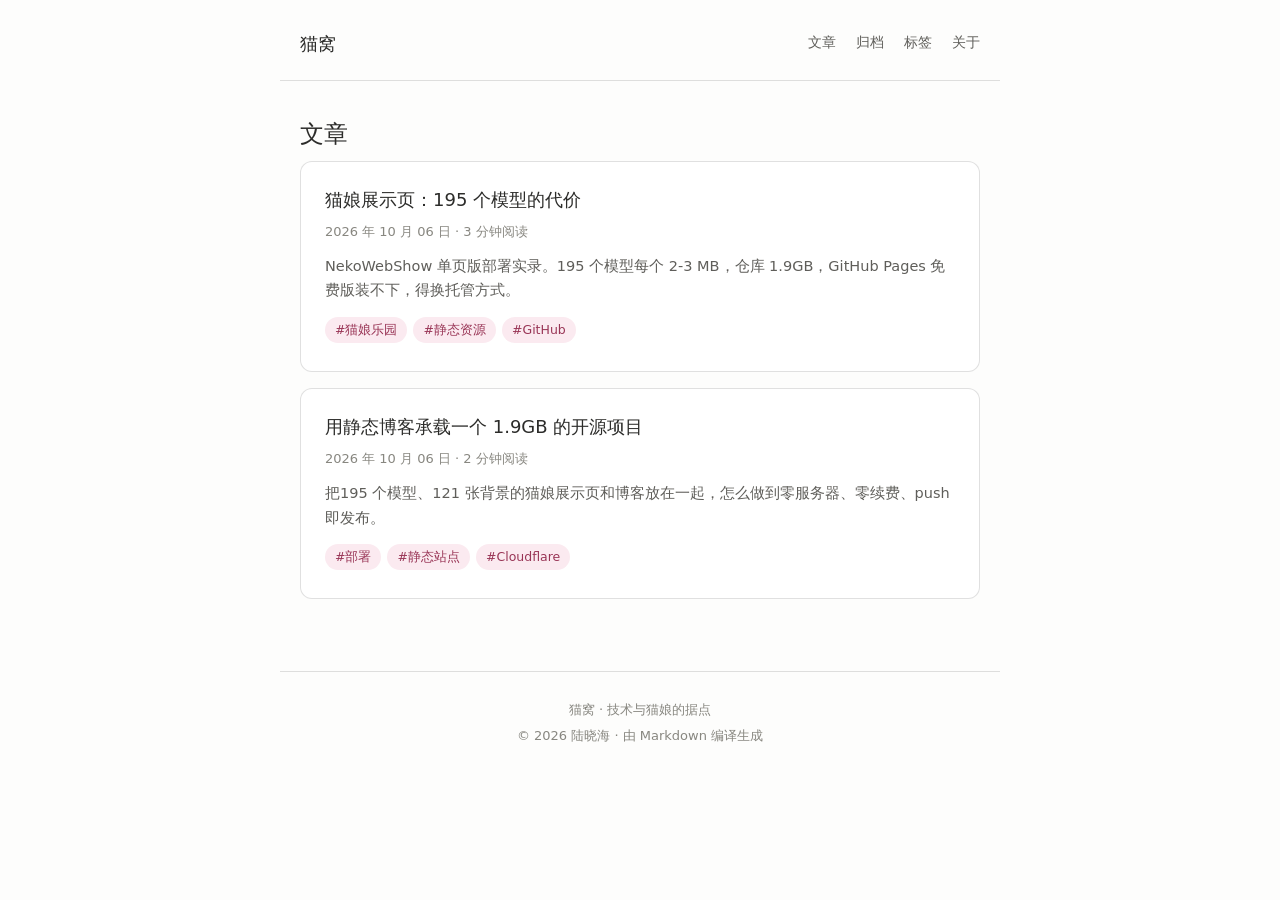
==== commit 9a2a9aa2: "修复导航死链：猫娘页未就位时自动隐藏入口 /neko/ 素材尚未接入，导航里硬编码的链接会 404。 改为 neko_nav() 探测 site/neko/index.html 是否存在， 不存在就不" ====
--- a/index.html
+++ b/index.html
@@ -14,7 +14,6 @@
     <a href="/index.html">文章</a>
     <a href="/archive.html">归档</a>
     <a href="/tags.html">标签</a>
-    <a href="/neko/index.html">猫娘</a>
     <a href="/about.html">关于</a>
   </nav>
 </header>
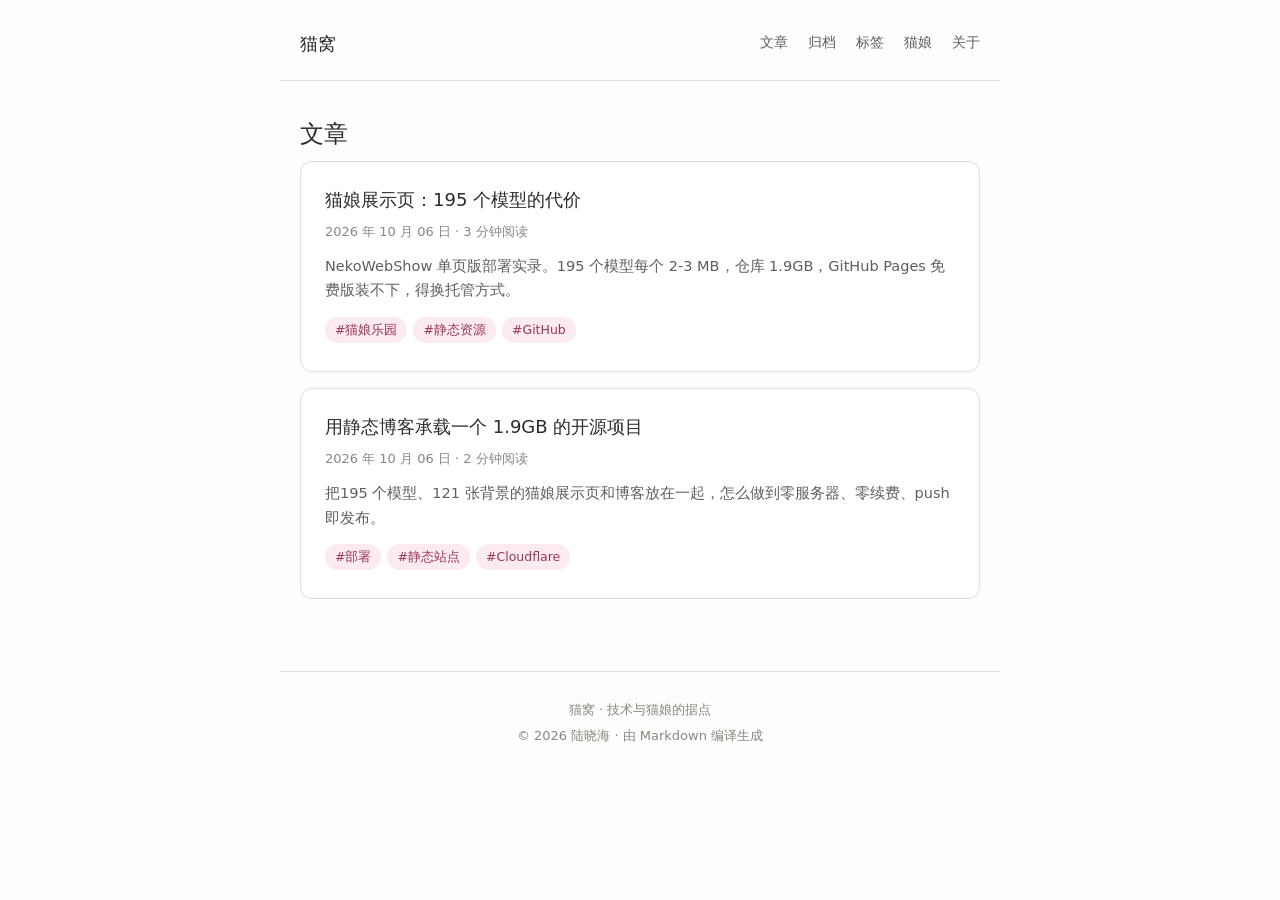
==== commit 03838abc: "同步博客产物：导航新增猫娘入口 + 卡片样式" ====
--- a/index.html
+++ b/index.html
@@ -1,40 +1,41 @@
-<!DOCTYPE html>
-<html lang="zh-CN">
-<head>
-<meta charset="utf-8">
-<meta name="viewport" content="width=device-width, initial-scale=1">
-<title>文章 · 猫窝</title>
-<meta name="description" content="技术与猫娘的据点">
-<link rel="stylesheet" href="/css/style.css">
-</head>
-<body>
-<header class="site-head">
-  <a class="brand" href="/index.html">猫窝</a>
-  <nav>
-    <a href="/index.html">文章</a>
-    <a href="/archive.html">归档</a>
-    <a href="/tags.html">标签</a>
-    <a href="/about.html">关于</a>
-  </nav>
-</header>
-<main class="list-wrap">
-  <h1 class="page-title">文章</h1>
-      <article class="card">
-      <h2><a href="/posts/neko-web-show.html">猫娘展示页：195 个模型的代价</a></h2>
-      <p class="card-meta">2026 年 10 月 06 日 · 3 分钟阅读</p>
-      <p class="card-sum">NekoWebShow 单页版部署实录。195 个模型每个 2-3 MB，仓库 1.9GB，GitHub Pages 免费版装不下，得换托管方式。</p>
-      <p class="card-tags"><span class="tag">#猫娘乐园</span><span class="tag">#静态资源</span><span class="tag">#GitHub</span></p>
-    </article>
-    <article class="card">
-      <h2><a href="/posts/single-serve-static-site.html">用静态博客承载一个 1.9GB 的开源项目</a></h2>
-      <p class="card-meta">2026 年 10 月 06 日 · 2 分钟阅读</p>
-      <p class="card-sum">把195 个模型、121 张背景的猫娘展示页和博客放在一起，怎么做到零服务器、零续费、push 即发布。</p>
-      <p class="card-tags"><span class="tag">#部署</span><span class="tag">#静态站点</span><span class="tag">#Cloudflare</span></p>
-    </article>
-</main>
-<footer class="site-foot">
-  <p>猫窝 · 技术与猫娘的据点</p>
-  <p>© 2026 陆晓海 · 由 Markdown 编译生成</p>
-</footer>
-</body>
+<!DOCTYPE html>
+<html lang="zh-CN">
+<head>
+<meta charset="utf-8">
+<meta name="viewport" content="width=device-width, initial-scale=1">
+<title>文章 · 猫窝</title>
+<meta name="description" content="技术与猫娘的据点">
+<link rel="stylesheet" href="/css/style.css">
+</head>
+<body>
+<header class="site-head">
+  <a class="brand" href="/index.html">猫窝</a>
+  <nav>
+    <a href="/index.html">文章</a>
+    <a href="/archive.html">归档</a>
+    <a href="/tags.html">标签</a>
+    <a href="/neko.html">猫娘</a>
+    <a href="/about.html">关于</a>
+  </nav>
+</header>
+<main class="list-wrap">
+  <h1 class="page-title">文章</h1>
+      <article class="card">
+      <h2><a href="/posts/neko-web-show.html">猫娘展示页：195 个模型的代价</a></h2>
+      <p class="card-meta">2026 年 10 月 06 日 · 3 分钟阅读</p>
+      <p class="card-sum">NekoWebShow 单页版部署实录。195 个模型每个 2-3 MB，仓库 1.9GB，GitHub Pages 免费版装不下，得换托管方式。</p>
+      <p class="card-tags"><span class="tag">#猫娘乐园</span><span class="tag">#静态资源</span><span class="tag">#GitHub</span></p>
+    </article>
+    <article class="card">
+      <h2><a href="/posts/single-serve-static-site.html">用静态博客承载一个 1.9GB 的开源项目</a></h2>
+      <p class="card-meta">2026 年 10 月 06 日 · 2 分钟阅读</p>
+      <p class="card-sum">把195 个模型、121 张背景的猫娘展示页和博客放在一起，怎么做到零服务器、零续费、push 即发布。</p>
+      <p class="card-tags"><span class="tag">#部署</span><span class="tag">#静态站点</span><span class="tag">#Cloudflare</span></p>
+    </article>
+</main>
+<footer class="site-foot">
+  <p>猫窝 · 技术与猫娘的据点</p>
+  <p>© 2026 陆晓海 · 由 Markdown 编译生成</p>
+</footer>
+</body>
 </html>
